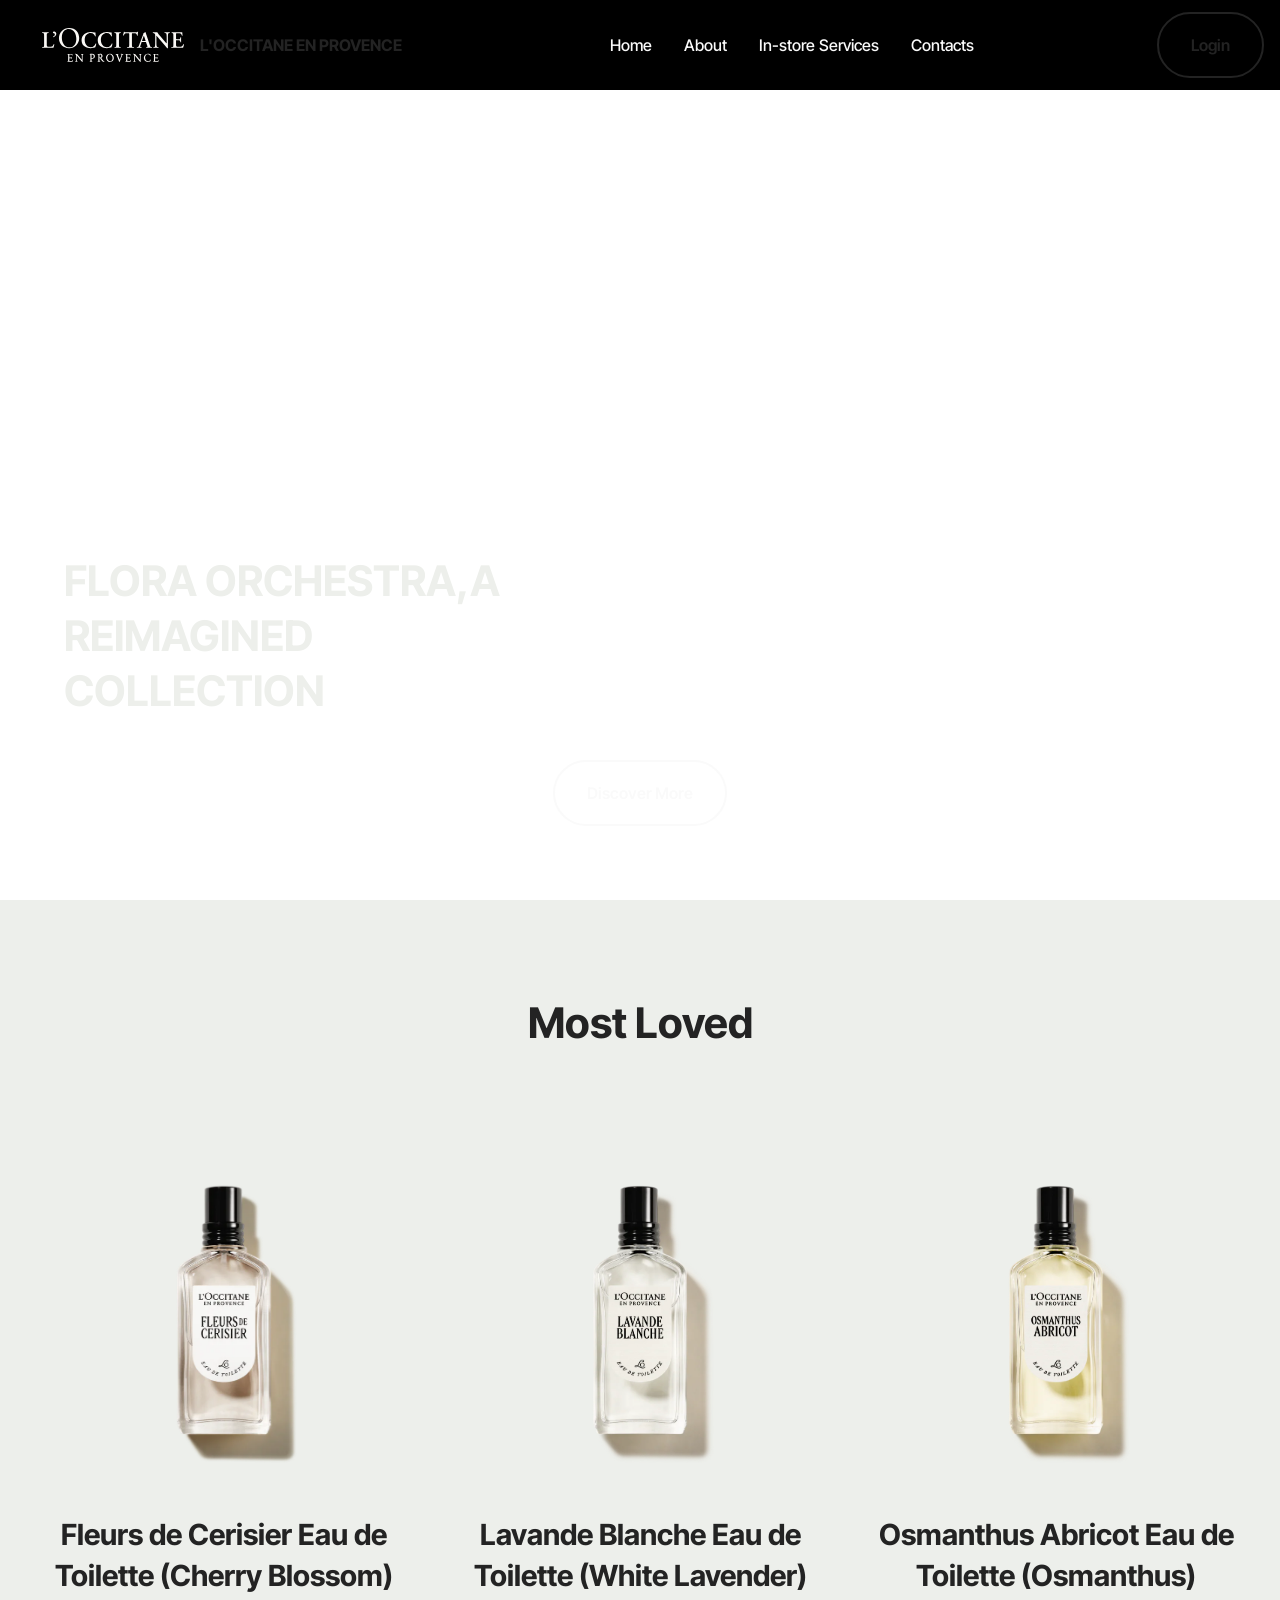
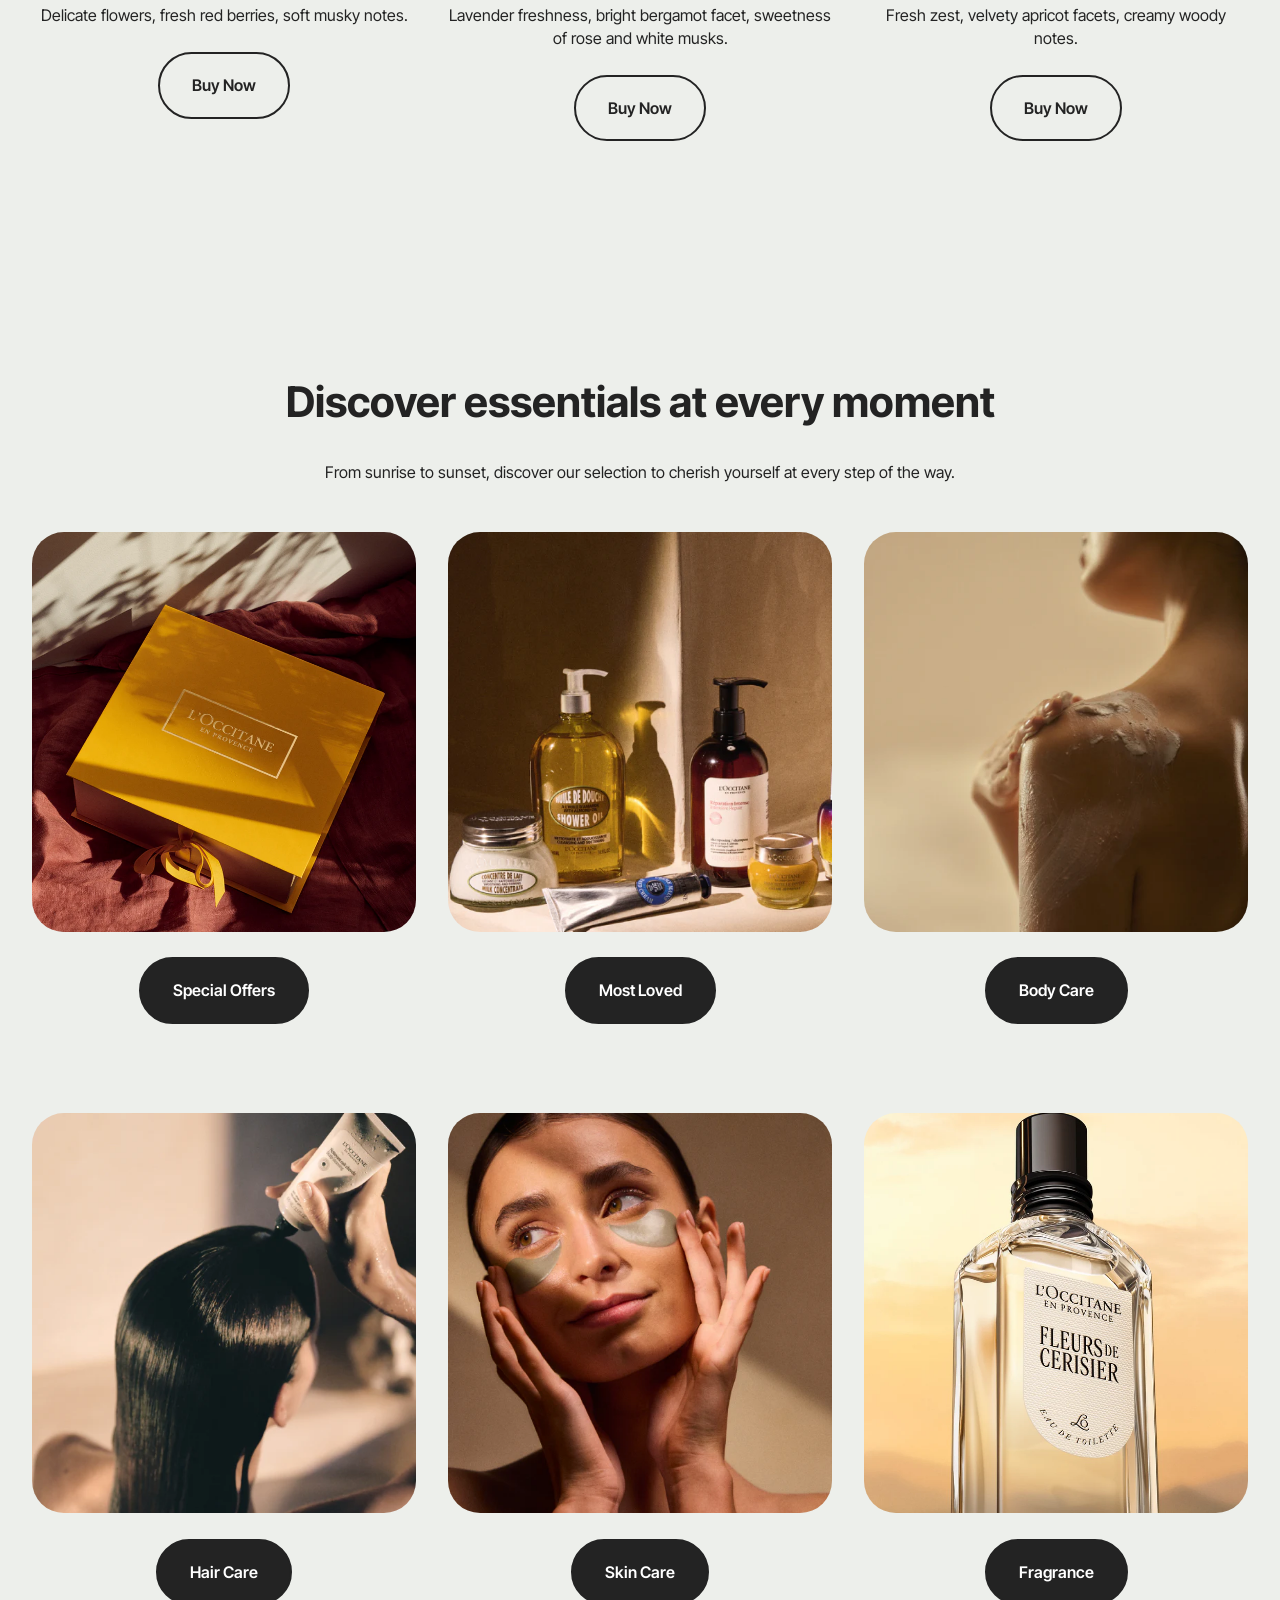
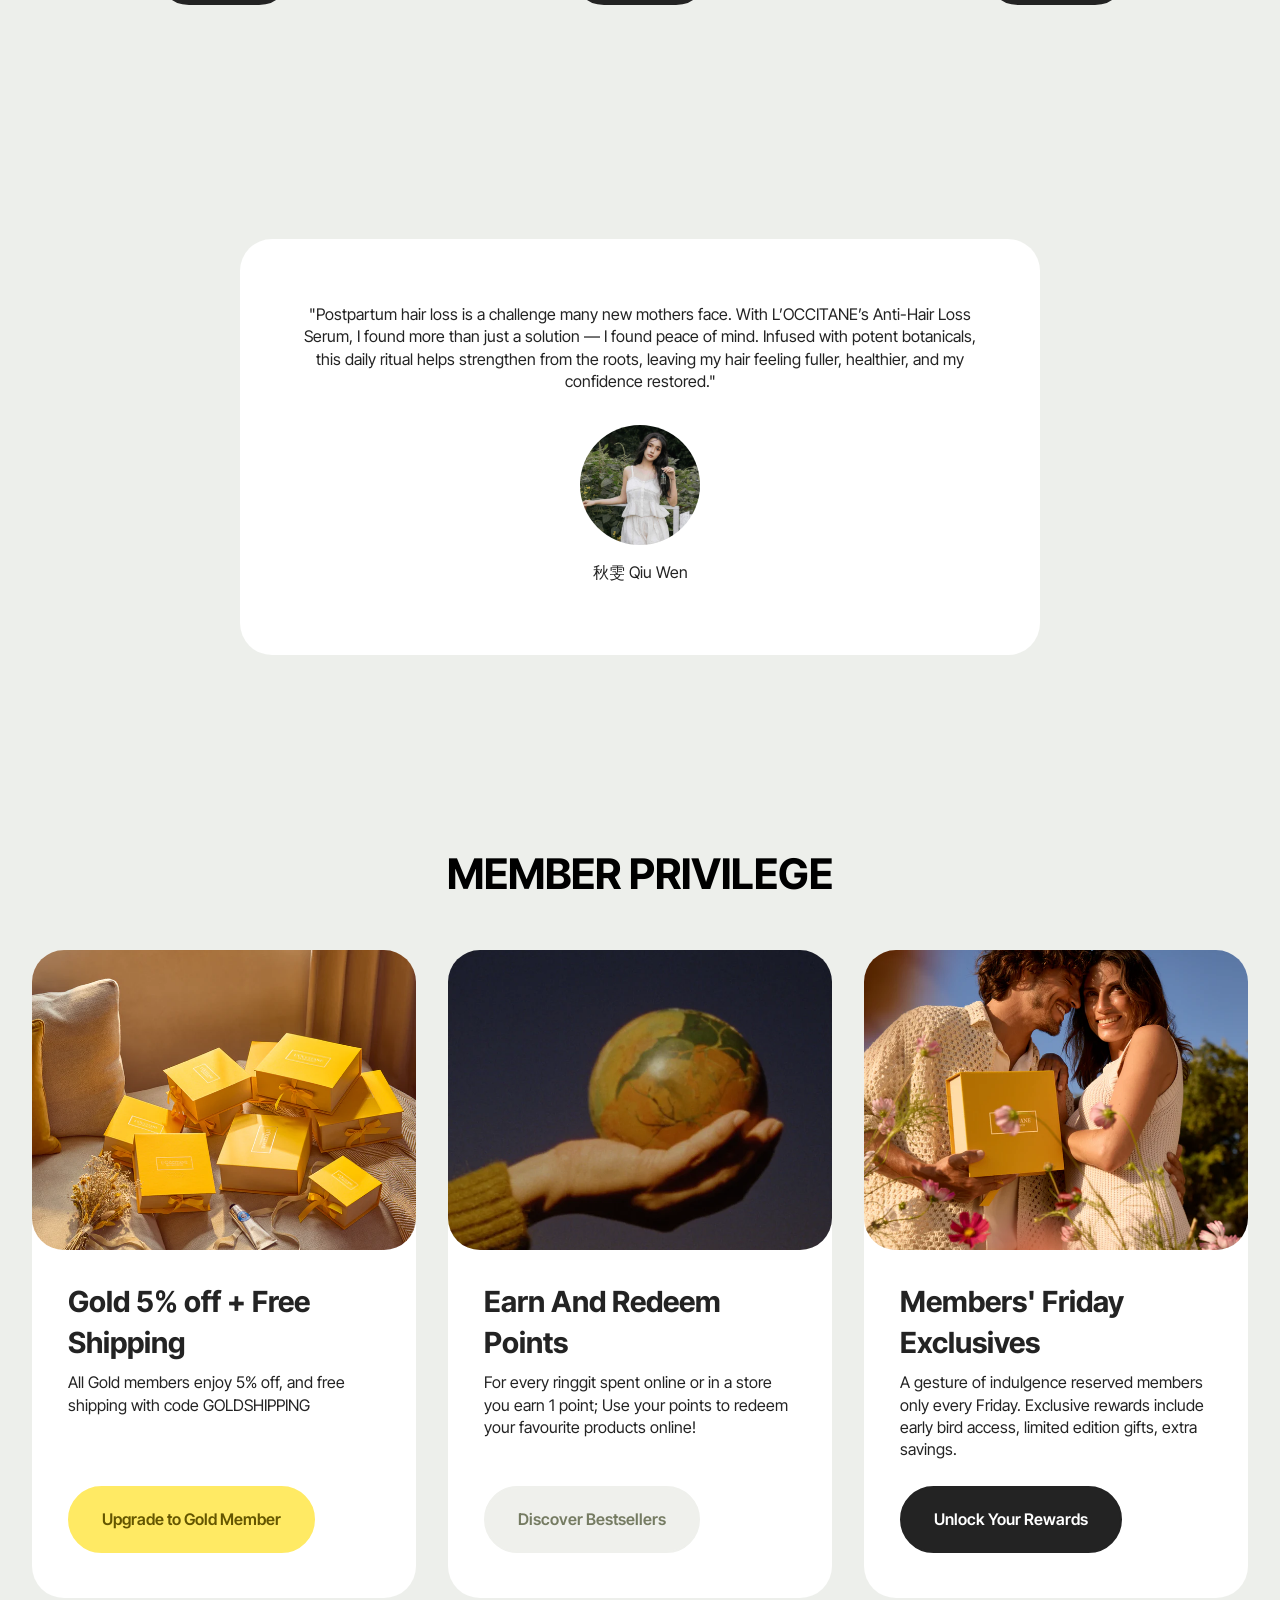
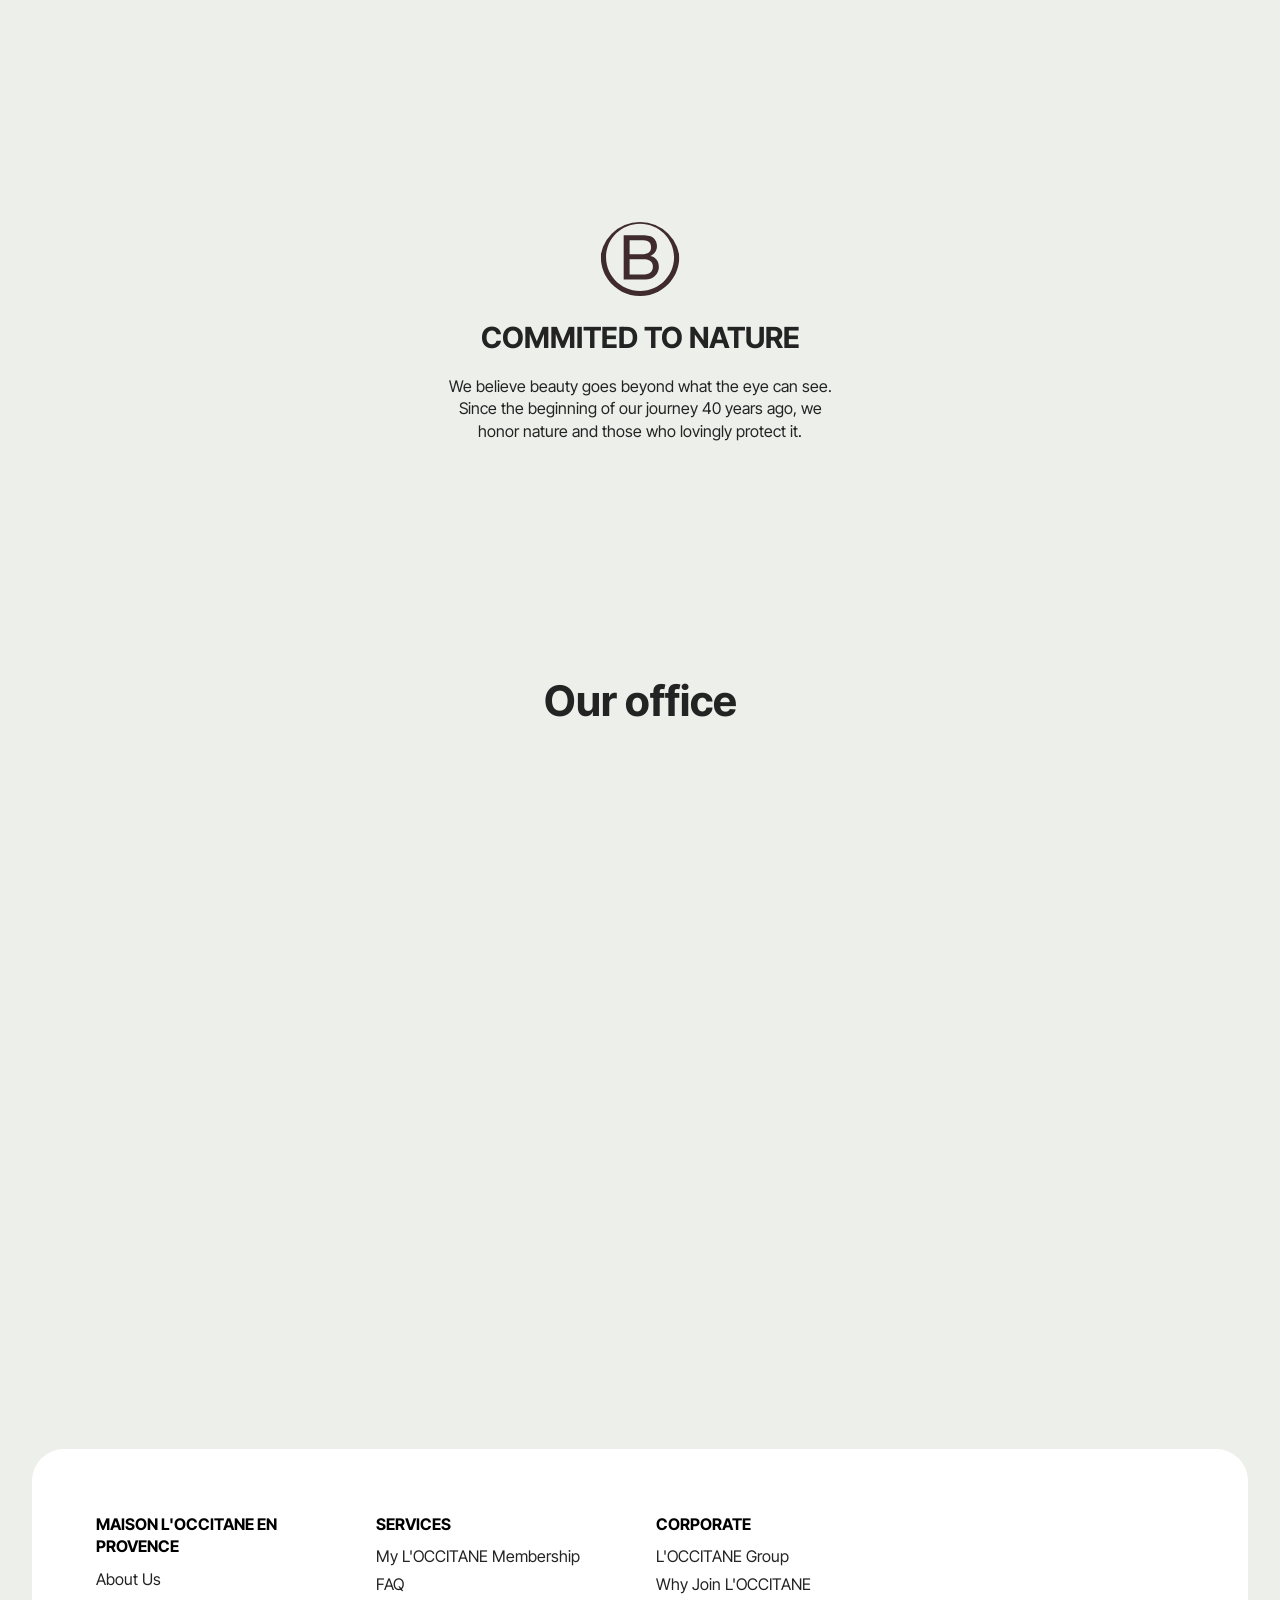
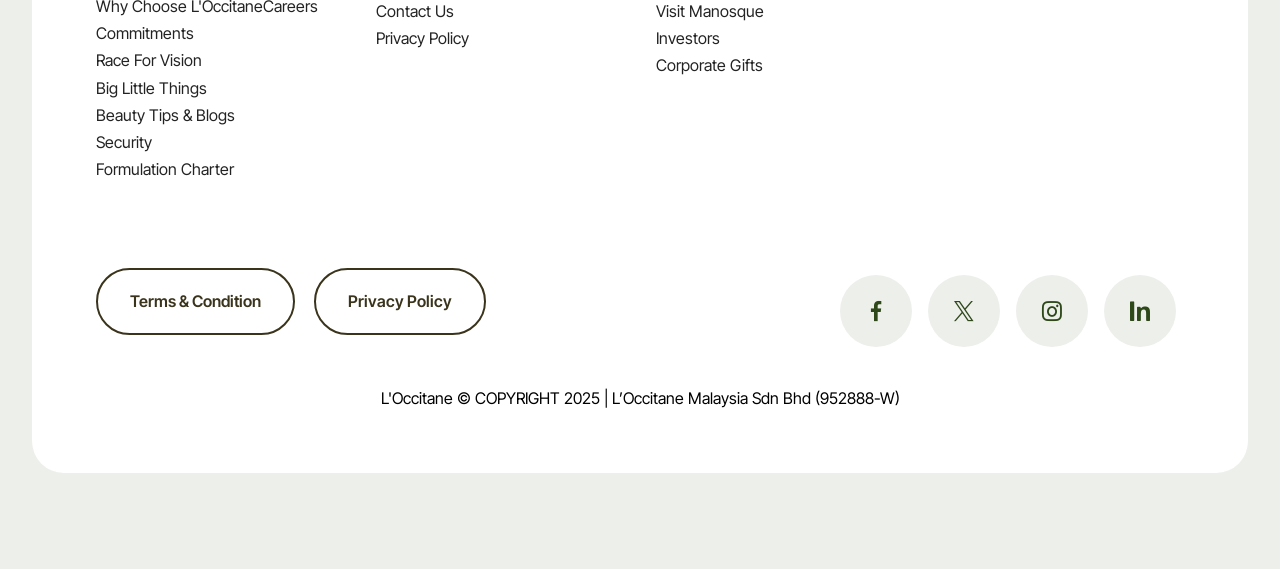
==== index.html @ 273c1e69 "Update index.html" ====
<!DOCTYPE html>
<html  >
<head>
  <!-- Site made with Mobirise Website Builder v6.1.4, https://mobirise.com -->
  <meta charset="UTF-8">
  <meta http-equiv="X-UA-Compatible" content="IE=edge">
  <meta name="generator" content="Mobirise v6.1.4, mobirise.com">
  <meta name="twitter:card" content="summary_large_image"/>
  <meta name="twitter:image:src" content="assets/images/index-meta.webp">
  <meta property="og:image" content="assets/images/index-meta.webp">
  <meta name="twitter:title" content="L'OCCITANE EN PROVINCE | RYAN">
  <meta name="viewport" content="width=device-width, initial-scale=1, minimum-scale=1">
  <link rel="shortcut icon" href="assets/images/logotype-blancbrule.svg" type="image/x-icon">
  <meta name="description" content="Discover essentials at every moment
From sunrise to sunset, discover our selection to cherish yourself at every step of the way.">
  
  
  <title>L'OCCITANE EN PROVINCE | RYAN</title>
  <link rel="stylesheet" href="assets/web/assets/mobirise-icons2/mobirise2.css">
  <link rel="stylesheet" href="assets/bootstrap/css/bootstrap.min.css">
  <link rel="stylesheet" href="assets/dropdown/css/style.css">
  <link rel="stylesheet" href="assets/socicon/css/styles.css">
  <link rel="stylesheet" href="assets/theme/css/style.css">
  <link rel="preload" href="https://fonts.googleapis.com/css?family=Inter+Tight:100,200,300,400,500,600,700,800,900,100i,200i,300i,400i,500i,600i,700i,800i,900i&display=swap" as="style" onload="this.onload=null;this.rel='stylesheet'">
  <noscript><link rel="stylesheet" href="https://fonts.googleapis.com/css?family=Inter+Tight:100,200,300,400,500,600,700,800,900,100i,200i,300i,400i,500i,600i,700i,800i,900i&display=swap"></noscript>
  <link rel="preload" as="style" href="assets/mobirise/css/mbr-additional.css?v=iMHkrK"><link rel="stylesheet" href="assets/mobirise/css/mbr-additional.css?v=iMHkrK" type="text/css">

  
  
  
</head>
<body>
  
  <section data-bs-version="5.1" class="menu menu6 cid-uYOzyYFF2a" once="menu" id="menu06-f">
	

	<nav class="navbar navbar-dropdown opacityScroll navbar-fixed-top navbar-expand-lg">
		<div class="container">
			<div class="navbar-brand">
				<span class="navbar-logo">
					<a href="https://mobiri.se">
						<img src="assets/images/logotype-blancbrule.svg" alt="Mobirise Website Builder" style="height: 2.1rem;">
					</a>
				</span>
				<span class="navbar-caption-wrap"><a class="navbar-caption text-black display-4" href="https://mobiri.se">L'OCCITANE EN PROVENCE</a></span>
			</div>
			<button class="navbar-toggler" type="button" data-toggle="collapse" data-bs-toggle="collapse" data-target="#navbarSupportedContent" data-bs-target="#navbarSupportedContent" aria-controls="navbarNavAltMarkup" aria-expanded="false" aria-label="Toggle navigation">
				<div class="hamburger">
					<span></span>
					<span></span>
					<span></span>
					<span></span>
				</div>
			</button>
			<div class="collapse navbar-collapse opacityScroll" id="navbarSupportedContent">
				<ul class="navbar-nav nav-dropdown" data-app-modern-menu="true"><li class="nav-item">
						<a class="nav-link link text-white text-primary display-4" href="index.html">Home</a>
					</li><li class="nav-item"><a class="nav-link link text-white text-primary display-4" href="about.html">About</a></li>
					<li class="nav-item">
						<a class="nav-link link text-white text-primary display-4" href="instoreservices.html" aria-expanded="false">In-store Services</a>
					</li>
					<li class="nav-item">
						<a class="nav-link link text-white text-primary display-4" href="contact.html">Contacts</a>
					</li></ul>
				
				<div class="navbar-buttons mbr-section-btn"><a class="btn btn-black-outline display-4" href="https://mobiri.se">Login</a></div>
			</div>
		</div>
	</nav>
</section>

<section data-bs-version="5.1" class="header16 cid-uYOy9QcHxC mbr-fullscreen" data-bg-video="https://www.youtube.com/watch?v=QqsYKkJseKM" id="header17-d">
  
  
  <div class="container-fluid">
    <div class="row">
      <div class="content-wrap col-12 col-md-12">
        <h1 class="mbr-section-title mbr-fonts-style mbr-white mb-4 display-2">
          <strong><br>FLORA ORCHESTRA,</strong><strong>A </strong><br><strong>REIMAGINED </strong><br><strong>COLLECTION</strong></h1>
        
        
        <div class="mbr-section-btn"><a class="btn btn-white-outline display-7" href="discovermore.html">Discover More</a></div>
      </div>
    </div>
  </div>
</section>

<section data-bs-version="5.1" class="features03 cid-uYOAJwdCsM" id="features03-g">
	
	
	<div class="container">
		<div class="row justify-content-center mb-5">
			<div class="col-12 content-head">
				<div class="mbr-section-head">
					<h4 class="mbr-section-title mbr-fonts-style align-center mb-0 display-2">
						<strong>Most Loved</strong></h4>
					
				</div>
			</div>
		</div>
		<div class="row">
			<div class="item features-image col-12 col-md-6 col-lg-4 active">
				<div class="item-wrapper">
					<div class="item-img mb-3">
						<img src="assets/images/fleurs-de-cerisier-eau-de-toilette-cherry-blossom.webp" alt="Mobirise Website Builder" title="">
					</div>
					<div class="item-content align-left">
						<h5 class="item-title mbr-fonts-style mt-0 mb-2 display-5"><strong>Fleurs de Cerisier Eau de Toilette (Cherry Blossom)</strong></h5>
						<p class="mbr-text mbr-fonts-style mb-3 display-7">
						    Delicate flowers, fresh red berries, soft musky notes.
						</p>
						<div class="mbr-section-btn item-footer"><a href="Fleurs de Cerisier Eau de Toilette (Cherry Blossom).html" class="btn item-btn btn-black-outline display-7">Buy Now</a></div>
					</div>
				</div>
			</div>
			<div class="item features-image col-12 col-md-6 col-lg-4">
				<div class="item-wrapper">
					<div class="item-img mb-3">
						<img src="assets/images/lavande-blanche-eau-de-toilette-white-lavender.webp" alt="Mobirise Website Builder" title="" data-slide-to="1" data-bs-slide-to="1">
					</div>
					<div class="item-content align-left">
						<h5 class="item-title mbr-fonts-style mb-2 mt-0 display-5"><strong>Lavande Blanche Eau de Toilette (White Lavender)</strong></h5>
						<p class="mbr-text mbr-fonts-style mb-3 display-7">
						Lavender freshness, bright bergamot facet, sweetness of rose and white musks.<br>
						</p>
						<div class="mbr-section-btn item-footer"><a href="Lavande Blanche Eau de Toilette (White Lavender).html" class="btn item-btn btn-black-outline display-7">Buy Now</a></div>
					</div>
				</div>
			</div>
			<div class="item features-image col-12 col-md-6 col-lg-4">
				<div class="item-wrapper">
					<div class="item-img mb-3">
						<img src="assets/images/osmanthus-abricot-eau-de-toilette-osmanthus.webp" alt="Mobirise Website Builder" title="" data-slide-to="2" data-bs-slide-to="2">
					</div>
					<div class="item-content align-left">
						<h5 class="item-title mbr-fonts-style mb-2 mt-0 display-5"><strong>Osmanthus Abricot Eau de Toilette (Osmanthus)</strong></h5>
						<p class="mbr-text mbr-fonts-style mb-3 display-7">
						Fresh zest, velvety apricot facets, creamy woody notes.<br>
						</p>
						<div class="mbr-section-btn item-footer"><a href="" class="btn item-btn btn-black-outline display-7">Buy Now</a></div>
					</div>
				</div>
			</div>
		</div>
	</div>
</section>

<section data-bs-version="5.1" class="features03 cid-uYOP0uE47a" id="features03-h">
	
	
	<div class="container">
		<div class="row justify-content-center mb-5">
			<div class="col-12 content-head">
				<div class="mbr-section-head">
					<h4 class="mbr-section-title mbr-fonts-style align-center mb-0 display-2"><strong>Discover essentials at every moment</strong></h4>
					<h5 class="mbr-section-subtitle mbr-fonts-style align-center mt-4 mb-0 display-7">From sunrise to sunset, discover our selection to cherish yourself at every step of the way.</h5>
				</div>
			</div>
		</div>
		<div class="row">
			<div class="item features-image col-12 col-md-6 col-lg-4 active">
				<div class="item-wrapper">
					<div class="item-img mb-3">
						<img src="assets/images/special-offers.webp" alt="Mobirise Website Builder" title="">
					</div>
					<div class="item-content align-left">
						
						
						<div class="mbr-section-btn item-footer"><a href="" class="btn item-btn btn-black display-7">Special Offers<br></a></div>
					</div>
				</div>
			</div>
			<div class="item features-image col-12 col-md-6 col-lg-4">
				<div class="item-wrapper">
					<div class="item-img mb-3">
						<img src="assets/images/most-loved-.webp" alt="Mobirise Website Builder" title="" data-slide-to="1" data-bs-slide-to="1">
					</div>
					<div class="item-content align-left">
						
						
						<div class="mbr-section-btn item-footer"><a href="" class="btn item-btn btn-black display-7">Most Loved</a></div>
					</div>
				</div>
			</div>
			<div class="item features-image col-12 col-md-6 col-lg-4">
				<div class="item-wrapper">
					<div class="item-img mb-3">
						<img src="assets/images/body-care-.webp" alt="Mobirise Website Builder" title="" data-slide-to="2" data-bs-slide-to="2">
					</div>
					<div class="item-content align-left">
						
						
						<div class="mbr-section-btn item-footer"><a href="" class="btn item-btn btn-black display-7">Body Care</a></div>
					</div>
				</div>
			</div>
		</div>
	</div>
</section>

<section data-bs-version="5.1" class="features03 cid-uYORnb6JxU" id="features03-i">
	
	
	<div class="container">
		<div class="row justify-content-center mb-5">
			<div class="col-12 content-head">
				
			</div>
		</div>
		<div class="row">
			<div class="item features-image col-12 col-md-6 col-lg-4 active">
				<div class="item-wrapper">
					<div class="item-img mb-3">
						<img src="assets/images/haircare.webp" alt="Mobirise Website Builder" title="">
					</div>
					<div class="item-content align-left">
						
						
						<div class="mbr-section-btn item-footer"><a href="" class="btn item-btn btn-black display-7">Hair Care<br></a></div>
					</div>
				</div>
			</div>
			<div class="item features-image col-12 col-md-6 col-lg-4">
				<div class="item-wrapper">
					<div class="item-img mb-3">
						<img src="assets/images/skin-care.webp" alt="Mobirise Website Builder" title="" data-slide-to="1" data-bs-slide-to="1">
					</div>
					<div class="item-content align-left">
						
						
						<div class="mbr-section-btn item-footer"><a href="" class="btn item-btn btn-black display-7">Skin Care<br></a></div>
					</div>
				</div>
			</div>
			<div class="item features-image col-12 col-md-6 col-lg-4">
				<div class="item-wrapper">
					<div class="item-img mb-3">
						<img src="assets/images/fragrance.webp" alt="Mobirise Website Builder" title="" data-slide-to="2" data-bs-slide-to="2">
					</div>
					<div class="item-content align-left">
						
						
						<div class="mbr-section-btn item-footer"><a href="" class="btn item-btn btn-black display-7">Fragrance<br></a></div>
					</div>
				</div>
			</div>
		</div>
	</div>
</section>

<section data-bs-version="5.1" class="people06 cid-uYOTj0GcMB" id="people06-l">   
    

    
    
    <div class="container">
        <div class="row justify-content-center">
            <div class="card col-12 col-md-12 col-lg-8">
                <div class="card-wrapper">
                    <div class="card-box align-center">
                        <p class="card-text mbr-fonts-style display-7">
                        "Postpartum hair loss is a challenge many new mothers face. With L’OCCITANE’s Anti-Hair Loss Serum, I found more than just a solution — I found peace of mind. Infused with potent botanicals, this daily ritual helps strengthen from the roots, leaving my hair feeling fuller, healthier, and my confidence restored."
                        </p>
                        <div class="img-wrapper mt-4 justify-content-center">
                            <img src="assets/images/qiu-wen.webp" alt="" data-slide-to="0" data-bs-slide-to="0">
                        </div>
                        <p class="card-title mbr-fonts-style mt-3 display-7">秋雯 Qiu Wen</p>
                    </div>
                </div>
            </div>
        </div>
    </div>
</section>

<section data-bs-version="5.1" class="features4 start cid-uYOUs86Ro9" id="features04-m">
	
	
	<div class="container">
		<div class="row justify-content-center">
			<div class="col-12 content-head">
				<div class="mbr-section-head mb-5">
					<h4 class="mbr-section-title mbr-fonts-style align-center mb-0 display-2"><strong>MEMBER PRIVILEGE</strong></h4>
					
					
				</div>
			</div>
		</div>
		<div class="row">
			<div class="item features-image col-12 col-md-6 col-lg-4">
				<div class="item-wrapper">
					<div class="item-img">
						<img src="assets/images/gold-member.webp" alt="Mobirise Website Builder">
					</div>
					<div class="item-content">
						<h5 class="item-title mbr-fonts-style display-5"><strong>Gold 5% off + Free Shipping</strong></h5>
						<p class="mbr-text mbr-fonts-style display-7">
							All Gold members enjoy 5% off, and free shipping with code GOLDSHIPPING
						</p>
						<div class="mbr-section-btn item-footer"><a href="" class="btn item-btn btn-danger display-7">Upgrade to Gold Member<br></a></div>
					</div>

				</div>
			</div>
			<div class="item features-image col-12 col-md-6 col-lg-4">
				<div class="item-wrapper">
					<div class="item-img">
						<img src="assets/images/discover-bestsellers.webp" alt="Mobirise Website Builder">
					</div>
					<div class="item-content">
						<h5 class="item-title mbr-fonts-style display-5"><strong>Earn And Redeem Points</strong></h5>
						<p class="mbr-text mbr-fonts-style display-7">
							For every ringgit spent online or in a store you earn 1 point; Use your points to redeem your favourite products online!
						</p>
						<div class="mbr-section-btn item-footer"><a href="" class="btn item-btn btn-white display-7">Discover Bestsellers<br></a></div>
					</div>
				</div>
			</div>
			<div class="item features-image col-12 col-md-6 col-lg-4">
				<div class="item-wrapper">
					<div class="item-img">
						<img src="assets/images/unlock-your-rewards.webp" alt="Mobirise Website Builder">
					</div>
					<div class="item-content">
						<h5 class="item-title mbr-fonts-style display-5"><strong>Members' Friday Exclusives</strong></h5>
						<p class="mbr-text mbr-fonts-style display-7">
							A gesture of indulgence reserved members only every Friday. Exclusive rewards include early bird access, limited edition gifts, extra savings.<br>
						</p>
						<div class="mbr-section-btn item-footer"><a href="" class="btn item-btn btn-black display-7">Unlock Your Rewards<br></a></div>
					</div>
				</div>
			</div>
		</div>
	</div>
</section>

<section data-bs-version="5.1" class="features16 cid-uYOWeN8K3L" id="features016-n">  
  
  
  
  <div class="container">
    
    <div class="row justify-content-center">
      
      <div class="item features-without-image col-12 col-lg-4 active">
        <div class="item-wrapper">
          <div class="card-box">
            <div class="img-box">
              <div class="image-wrapper mb-3">
                <img src="assets/images/certified-b-corp-logotype.svg" alt="Mobirise Website Builder" data-slide-to="1" data-bs-slide-to="1">
              </div>
            </div>
            <h4 class="card-title mbr-fonts-style mb-0 display-5"><strong>COMMITED TO NATURE</strong></h4>
            <h5 class="card-text mbr-fonts-style mt-3 display-7">We believe beauty goes beyond what the eye can see. Since the beginning of our journey 40 years ago, we honor nature and those who lovingly protect it.</h5>
            <div class="link-wrap">
              
            </div>
          </div>
        </div>
      </div>
      
    </div>
  </div>
</section>

<section data-bs-version="5.1" class="map1 cid-uYOrpbo0dv" id="map01-b">
	
	
	
	<div class="container">
		<div class="row justify-content-center">
			<div class="col-12 content-head">
				<div class="mbr-section-head mb-5">
					<h3 class="mbr-section-title mbr-fonts-style align-center mb-0 display-2">
						<strong>Our office</strong>
					</h3>
					
				</div>
			</div>
		</div>
		<div class="google-map"><iframe frameborder="0" style="border:0" src="https://www.google.com/maps/embed?pb=!1m14!1m8!1m3!1d6045.3003145248895!2d-73.9884657!3d40.7477229!3m2!1i1024!2i768!4f13.1!3m3!1m2!1s0x89c259a9ac1f1b85%3A0x7e33d1c0e7af3be4!2zMzUwIDV0aCBBdmUsIE5ldyBZb3JrLCBOWSAxMDExOCwg0KHQqNCQ!5e0!3m2!1sru!2sru!4v1689597362021!5m2!1sen!2sen" allowfullscreen=""></iframe></div>
	</div>
</section>

<section data-bs-version="5.1" class="footer1 cid-uYOrCljqAF" once="footers" id="footer01-c">
	

	
	
	<div class="container">
		<div class="row mbr-white">
			<div class="col-12 col-md-6 col-lg-3">
				<h5 class="mbr-section-subtitle mbr-fonts-style mb-2 display-4"><strong>MAISON L'OCCITANE EN PROVENCE</strong></h5>
				<ul class="list mbr-fonts-style display-7">
					<li class="mbr-text item-wrap">About Us</li>
					<li class="mbr-text item-wrap"><span style="font-size: calc(1rem + 0 * ((100vw - 62rem) / 25));">Why Choose L'OccitaneCareers</span><br></li>
					<li class="mbr-text item-wrap">Commitments</li>
					<li class="mbr-text item-wrap">Race For Vision</li><li class="mbr-text item-wrap">Big Little Things</li><li class="mbr-text item-wrap">Beauty Tips &amp; Blogs</li><li class="mbr-text item-wrap">Security</li><li class="mbr-text item-wrap">Formulation Charter</li><li class="mbr-text item-wrap"><br></li>
				</ul>
			</div>
			<div class="col-12 col-md-6 col-lg-3">
				<h5 class="mbr-section-subtitle mbr-fonts-style mb-2 display-4">
					<strong>SERVICES</strong>
				</h5>
				<ul class="list mbr-fonts-style display-7">
					<li class="mbr-text item-wrap">My L'OCCITANE Membership</li>
					<li class="mbr-text item-wrap">FAQ</li>
					<li class="mbr-text item-wrap">Contact Us</li>
					<li class="mbr-text item-wrap">Privacy Policy</li>
				</ul>
			</div>
			<div class="col-12 col-md-6 col-lg-3">
				<h5 class="mbr-section-subtitle mbr-fonts-style mb-2 display-4">
					<strong>CORPORATE</strong>
				</h5>
				<ul class="list mbr-fonts-style display-7">
					<li class="mbr-text item-wrap">L'OCCITANE Group</li>
					<li class="mbr-text item-wrap">Why Join L'OCCITANE</li>
					<li class="mbr-text item-wrap">Visit Manosque</li>
					<li class="mbr-text item-wrap">Investors</li>
					<li class="mbr-text item-wrap">Corporate Gifts</li>
				</ul>
			</div>
			<div class="col-12 col-md-6 col-lg-3">
				<h5 class="mbr-section-subtitle mbr-fonts-style mb-2 display-5"></h5>
				<ul class="list mbr-fonts-style display-7">
					<li class="mbr-text item-wrap"><br></li>
					<li class="mbr-text item-wrap"><br></li>
					<li class="mbr-text item-wrap"><br></li>
					<li class="mbr-text item-wrap"><br></li>
				</ul>
			</div>
			<div class="col-12 mt-5 footer-col">
				<div class="mbr-section-btn align-left"><a class="btn btn-success-outline display-7" href="https://mobiri.se">Terms &amp; Condition</a>
					<a class="btn btn-success-outline display-7" href="https://mobiri.se">Privacy Policy</a></div>

				<div class="social-row mt-2 display-7">
					<div class="soc-item">
						<a href="https://mobiri.se/">
							<span class="mbr-iconfont socicon socicon-facebook"></span>
						</a>
					</div>
					<div class="soc-item">
						<a href="https://mobiri.se/">
							<span class="mbr-iconfont socicon socicon-twitter"></span>
						</a>
					</div>
					<div class="soc-item">
						<a href="https://mobiri.se/">
							<span class="mbr-iconfont socicon socicon-instagram"></span>
						</a>
					</div>
					<div class="soc-item">
						<a href="https://mobiri.se/">
							<span class="mbr-iconfont socicon-logmein socicon"></span>
						</a>
					</div>
				</div>
			</div>
			<div class="col-12 mt-4">
				<p class="mbr-text mb-0 mbr-fonts-style copyright align-center display-7">
					L'Occitane © COPYRIGHT 2025 | L’Occitane Malaysia Sdn Bhd (952888-W)
				</p>
			</div>
		</div>
	</div>
</section>
  
  
</body>
</html>
---- assets/web/assets/mobirise-icons2/mobirise2.css ----
@font-face {
  font-family: 'Moririse2';
  font-display: swap;
  src:  url('mobirise2.eot?f2bix4');
  src:  url('mobirise2.eot?f2bix4#iefix') format('embedded-opentype'),
    url('mobirise2.ttf?f2bix4') format('truetype'),
    url('mobirise2.woff?f2bix4') format('woff'),
    url('mobirise2.svg?f2bix4#mobirise2') format('svg');
  font-weight: normal;
  font-style: normal;
}

[class^="mobi-"], [class*=" mobi-"] {
  /* use !important to prevent issues with browser extensions that change fonts */
  font-family: 'Moririse2' !important;
  speak: none;
  font-style: normal;
  font-weight: normal;
  font-variant: normal;
  text-transform: none;
  line-height: 1;

  /* Better Font Rendering =========== */
  -webkit-font-smoothing: antialiased;
  -moz-osx-font-smoothing: grayscale;
}

.mobi-mbri-add-submenu:before {
  content: "\e900";
}
.mobi-mbri-alert:before {
  content: "\e901";
}
.mobi-mbri-align-center:before {
  content: "\e902";
}
.mobi-mbri-align-justify:before {
  content: "\e903";
}
.mobi-mbri-align-left:before {
  content: "\e904";
}
.mobi-mbri-align-right:before {
  content: "\e905";
}
.mobi-mbri-android:before {
  content: "\e906";
}
.mobi-mbri-apple:before {
  content: "\e907";
}
.mobi-mbri-arrow-down:before {
  content: "\e908";
}
.mobi-mbri-arrow-next:before {
  content: "\e909";
}
.mobi-mbri-arrow-prev:before {
  content: "\e90a";
}
.mobi-mbri-arrow-up:before {
  content: "\e90b";
}
.mobi-mbri-bold:before {
  content: "\e90c";
}
.mobi-mbri-bookmark:before {
  content: "\e90d";
}
.mobi-mbri-bootstrap:before {
  content: "\e90e";
}
.mobi-mbri-briefcase:before {
  content: "\e90f";
}
.mobi-mbri-browse:before {
  content: "\e910";
}
.mobi-mbri-bulleted-list:before {
  content: "\e911";
}
.mobi-mbri-calendar:before {
  content: "\e912";
}
.mobi-mbri-camera:before {
  content: "\e913";
}
.mobi-mbri-cart-add:before {
  content: "\e914";
}
.mobi-mbri-cart-full:before {
  content: "\e915";
}
.mobi-mbri-cash:before {
  content: "\e916";
}
.mobi-mbri-change-style:before {
  content: "\e917";
}
.mobi-mbri-chat:before {
  content: "\e918";
}
.mobi-mbri-clock:before {
  content: "\e919";
}
.mobi-mbri-close:before {
  content: "\e91a";
}
.mobi-mbri-cloud:before {
  content: "\e91b";
}
.mobi-mbri-code:before {
  content: "\e91c";
}
.mobi-mbri-contact-form:before {
  content: "\e91d";
}
.mobi-mbri-credit-card:before {
  content: "\e91e";
}
.mobi-mbri-cursor-click:before {
  content: "\e91f";
}
.mobi-mbri-cust-feedback:before {
  content: "\e920";
}
.mobi-mbri-database:before {
  content: "\e921";
}
.mobi-mbri-delivery:before {
  content: "\e922";
}
.mobi-mbri-desktop:before {
  content: "\e923";
}
.mobi-mbri-devices:before {
  content: "\e924";
}
.mobi-mbri-down:before {
  content: "\e925";
}
.mobi-mbri-download-2:before {
  content: "\e926";
}
.mobi-mbri-download:before {
  content: "\e927";
}
.mobi-mbri-drag-n-drop-2:before {
  content: "\e928";
}
.mobi-mbri-drag-n-drop:before {
  content: "\e929";
}
.mobi-mbri-edit-2:before {
  content: "\e92a";
}
.mobi-mbri-edit:before {
  content: "\e92b";
}
.mobi-mbri-error:before {
  content: "\e92c";
}
.mobi-mbri-extension:before {
  content: "\e92d";
}
.mobi-mbri-features:before {
  content: "\e92e";
}
.mobi-mbri-file:before {
  content: "\e92f";
}
.mobi-mbri-flag:before {
  content: "\e930";
}
.mobi-mbri-folder:before {
  content: "\e931";
}
.mobi-mbri-gift:before {
  content: "\e932";
}
.mobi-mbri-github:before {
  content: "\e933";
}
.mobi-mbri-globe-2:before {
  content: "\e934";
}
.mobi-mbri-globe:before {
  content: "\e935";
}
.mobi-mbri-growing-chart:before {
  content: "\e936";
}
.mobi-mbri-hearth:before {
  content: "\e937";
}
.mobi-mbri-help:before {
  content: "\e938";
}
.mobi-mbri-home:before {
  content: "\e939";
}
.mobi-mbri-hot-cup:before {
  content: "\e93a";
}
.mobi-mbri-idea:before {
  content: "\e93b";
}
.mobi-mbri-image-gallery:before {
  content: "\e93c";
}
.mobi-mbri-image-slider:before {
  content: "\e93d";
}
.mobi-mbri-info:before {
  content: "\e93e";
}
.mobi-mbri-italic:before {
  content: "\e93f";
}
.mobi-mbri-key:before {
  content: "\e940";
}
.mobi-mbri-laptop:before {
  content: "\e941";
}
.mobi-mbri-layers:before {
  content: "\e942";
}
.mobi-mbri-left-right:before {
  content: "\e943";
}
.mobi-mbri-left:before {
  content: "\e944";
}
.mobi-mbri-letter:before {
  content: "\e945";
}
.mobi-mbri-like:before {
  content: "\e946";
}
.mobi-mbri-link:before {
  content: "\e947";
}
.mobi-mbri-lock:before {
  content: "\e948";
}
.mobi-mbri-login:before {
  content: "\e949";
}
.mobi-mbri-logout:before {
  content: "\e94a";
}
.mobi-mbri-magic-stick:before {
  content: "\e94b";
}
.mobi-mbri-map-pin:before {
  content: "\e94c";
}
.mobi-mbri-menu:before {
  content: "\e94d";
}
.mobi-mbri-mobile-2:before {
  content: "\e94e";
}
.mobi-mbri-mobile-horizontal:before {
  content: "\e94f";
}
.mobi-mbri-mobile:before {
  content: "\e950";
}
.mobi-mbri-mobirise:before {
  content: "\e951";
}
.mobi-mbri-more-horizontal:before {
  content: "\e952";
}
.mobi-mbri-more-vertical:before {
  content: "\e953";
}
.mobi-mbri-music:before {
  content: "\e954";
}
.mobi-mbri-new-file:before {
  content: "\e955";
}
.mobi-mbri-numbered-list:before {
  content: "\e956";
}
.mobi-mbri-opened-folder:before {
  content: "\e957";
}
.mobi-mbri-pages:before {
  content: "\e958";
}
.mobi-mbri-paper-plane:before {
  content: "\e959";
}
.mobi-mbri-paperclip:before {
  content: "\e95a";
}
.mobi-mbri-phone:before {
  content: "\e95b";
}
.mobi-mbri-photo:before {
  content: "\e95c";
}
.mobi-mbri-photos:before {
  content: "\e95d";
}
.mobi-mbri-pin:before {
  content: "\e95e";
}
.mobi-mbri-play:before {
  content: "\e95f";
}
.mobi-mbri-plus:before {
  content: "\e960";
}
.mobi-mbri-preview:before {
  content: "\e961";
}
.mobi-mbri-print:before {
  content: "\e962";
}
.mobi-mbri-protect:before {
  content: "\e963";
}
.mobi-mbri-question:before {
  content: "\e964";
}
.mobi-mbri-quote-left:before {
  content: "\e965";
}
.mobi-mbri-quote-right:before {
  content: "\e966";
}
.mobi-mbri-redo:before {
  content: "\e967";
}
.mobi-mbri-refresh:before {
  content: "\e968";
}
.mobi-mbri-responsive-2:before {
  content: "\e969";
}
.mobi-mbri-responsive:before {
  content: "\e96a";
}
.mobi-mbri-right:before {
  content: "\e96b";
}
.mobi-mbri-rocket:before {
  content: "\e96c";
}
.mobi-mbri-sad-face:before {
  content: "\e96d";
}
.mobi-mbri-sale:before {
  content: "\e96e";
}
.mobi-mbri-save:before {
  content: "\e96f";
}
.mobi-mbri-search:before {
  content: "\e970";
}
.mobi-mbri-setting-2:before {
  content: "\e971";
}
.mobi-mbri-setting-3:before {
  content: "\e972";
}
.mobi-mbri-setting:before {
  content: "\e973";
}
.mobi-mbri-share:before {
  content: "\e974";
}
.mobi-mbri-shopping-bag:before {
  content: "\e975";
}
.mobi-mbri-shopping-basket:before {
  content: "\e976";
}
.mobi-mbri-shopping-cart:before {
  content: "\e977";
}
.mobi-mbri-sites:before {
  content: "\e978";
}
.mobi-mbri-smile-face:before {
  content: "\e979";
}
.mobi-mbri-speed:before {
  content: "\e97a";
}
.mobi-mbri-star:before {
  content: "\e97b";
}
.mobi-mbri-success:before {
  content: "\e97c";
}
.mobi-mbri-sun:before {
  content: "\e97d";
}
.mobi-mbri-sun2:before {
  content: "\e97e";
}
.mobi-mbri-tablet-vertical:before {
  content: "\e97f";
}
.mobi-mbri-tablet:before {
  content: "\e980";
}
.mobi-mbri-target:before {
  content: "\e981";
}
.mobi-mbri-timer:before {
  content: "\e982";
}
.mobi-mbri-to-ftp:before {
  content: "\e983";
}
.mobi-mbri-to-local-drive:before {
  content: "\e984";
}
.mobi-mbri-touch-swipe:before {
  content: "\e985";
}
.mobi-mbri-touch:before {
  content: "\e986";
}
.mobi-mbri-trash:before {
  content: "\e987";
}
.mobi-mbri-underline:before {
  content: "\e988";
}
.mobi-mbri-undo:before {
  content: "\e989";
}
.mobi-mbri-unlink:before {
  content: "\e98a";
}
.mobi-mbri-unlock:before {
  content: "\e98b";
}
.mobi-mbri-up-down:before {
  content: "\e98c";
}
.mobi-mbri-up:before {
  content: "\e98d";
}
.mobi-mbri-update:before {
  content: "\e98e";
}
.mobi-mbri-upload-2:before {
  content: "\e98f";
}
.mobi-mbri-upload:before {
  content: "\e990";
}
.mobi-mbri-user-2:before {
  content: "\e991";
}
.mobi-mbri-user:before {
  content: "\e992";
}
.mobi-mbri-users:before {
  content: "\e993";
}
.mobi-mbri-video-play:before {
  content: "\e994";
}
.mobi-mbri-video:before {
  content: "\e995";
}
.mobi-mbri-watch:before {
  content: "\e996";
}
.mobi-mbri-website-theme-2:before {
  content: "\e997";
}
.mobi-mbri-website-theme:before {
  content: "\e998";
}
.mobi-mbri-wifi:before {
  content: "\e999";
}
.mobi-mbri-windows:before {
  content: "\e99a";
}
.mobi-mbri-zoom-in:before {
  content: "\e99b";
}
.mobi-mbri-zoom-out:before {
  content: "\e99c";
}
---- assets/dropdown/css/style.css ----
.navbar-dropdown {
  left: 0;
  padding: 0;
  position: absolute;
  right: 0;
  top: 0;
  transition: all 0.45s ease;
  z-index: 1030;
  background: #282828; }
  .navbar-dropdown .navbar-logo {
    margin-right: 0.8rem;
    transition: margin 0.3s ease-in-out;
    vertical-align: middle; }
    .navbar-dropdown .navbar-logo img {
      height: 3.125rem;
      transition: all 0.3s ease-in-out; }
    .navbar-dropdown .navbar-logo.mbr-iconfont {
      font-size: 3.125rem;
      line-height: 3.125rem; }
  .navbar-dropdown .navbar-caption {
    font-weight: 700;
    white-space: normal;
    vertical-align: -4px;
    line-height: 3.125rem !important; }
    .navbar-dropdown .navbar-caption, .navbar-dropdown .navbar-caption:hover {
      color: inherit;
      text-decoration: none; }
  .navbar-dropdown .mbr-iconfont + .navbar-caption {
    vertical-align: -1px; }
  .navbar-dropdown.navbar-fixed-top {
    position: fixed; }
  .navbar-dropdown .navbar-brand span {
    vertical-align: -4px; }
  .navbar-dropdown.bg-color.transparent {
    background: none; }
  .navbar-dropdown.navbar-short .navbar-brand {
    padding: 0.625rem 0; }
    .navbar-dropdown.navbar-short .navbar-brand span {
      vertical-align: -1px; }
  .navbar-dropdown.navbar-short .navbar-caption {
    line-height: 2.375rem !important;
    vertical-align: -2px; }
  .navbar-dropdown.navbar-short .navbar-logo {
    margin-right: 0.5rem; }
    .navbar-dropdown.navbar-short .navbar-logo img {
      height: 2.375rem; }
    .navbar-dropdown.navbar-short .navbar-logo.mbr-iconfont {
      font-size: 2.375rem;
      line-height: 2.375rem; }
  .navbar-dropdown.navbar-short .mbr-table-cell {
    height: 3.625rem; }
  .navbar-dropdown .navbar-close {
    left: 0.6875rem;
    position: fixed;
    top: 0.75rem;
    z-index: 1000; }
  .navbar-dropdown .hamburger-icon {
    content: "";
    display: inline-block;
    vertical-align: middle;
    width: 16px;
    -webkit-box-shadow: 0 -6px 0 1px #282828,0 0 0 1px #282828,0 6px 0 1px #282828;
    -moz-box-shadow: 0 -6px 0 1px #282828,0 0 0 1px #282828,0 6px 0 1px #282828;
    box-shadow: 0 -6px 0 1px #282828,0 0 0 1px #282828,0 6px 0 1px #282828; }

.dropdown-menu .dropdown-toggle[data-toggle="dropdown-submenu"]::after {
  border-bottom: 0.35em solid transparent;
  border-left: 0.35em solid;
  border-right: 0;
  border-top: 0.35em solid transparent;
  margin-left: 0.3rem; }

.dropdown-menu .dropdown-item:focus {
  outline: 0; }

.nav-dropdown {
  font-size: 0.75rem;
  font-weight: 500;
  height: auto !important; }
  .nav-dropdown .nav-btn {
    padding-left: 1rem; }
  .nav-dropdown .link {
    margin: .667em 1.667em;
    font-weight: 500;
    padding: 0;
    transition: color .2s ease-in-out; }
    .nav-dropdown .link.dropdown-toggle {
      margin-right: 2.583em; }
      .nav-dropdown .link.dropdown-toggle::after {
        margin-left: .25rem;
        border-top: 0.35em solid;
        border-right: 0.35em solid transparent;
        border-left: 0.35em solid transparent;
        border-bottom: 0; }
      .nav-dropdown .link.dropdown-toggle[aria-expanded="true"] {
        margin: 0;
        padding: 0.667em 3.263em  0.667em 1.667em; }
  .nav-dropdown .link::after,
  .nav-dropdown .dropdown-item::after {
    color: inherit; }
  .nav-dropdown .btn {
    font-size: 0.75rem;
    font-weight: 700;
    letter-spacing: 0;
    margin-bottom: 0;
    padding-left: 1.25rem;
    padding-right: 1.25rem; }
  .nav-dropdown .dropdown-menu {
    border-radius: 0;
    border: 0;
    left: 0;
    margin: 0;
    padding-bottom: 1.25rem;
    padding-top: 1.25rem;
    position: relative; }
  .nav-dropdown .dropdown-submenu {
    margin-left: 0.125rem;
    top: 0; }
  .nav-dropdown .dropdown-item {
    font-weight: 500;
    line-height: 2;
    padding: 0.3846em 4.615em 0.3846em 1.5385em;
    position: relative;
    transition: color .2s ease-in-out, background-color .2s ease-in-out; }
    .nav-dropdown .dropdown-item::after {
      margin-top: -0.3077em;
      position: absolute;
      right: 1.1538em;
      top: 50%; }
    .nav-dropdown .dropdown-item:focus, .nav-dropdown .dropdown-item:hover {
      background: none; }

@media (max-width: 767px) {
  .nav-dropdown.navbar-toggleable-sm {
    bottom: 0;
    display: none;
    left: 0;
    overflow-x: hidden;
    position: fixed;
    top: 0;
    transform: translateX(-100%);
    -ms-transform: translateX(-100%);
    -webkit-transform: translateX(-100%);
    width: 18.75rem;
    z-index: 999; } }
.nav-dropdown.navbar-toggleable-xl {
  bottom: 0;
  display: none;
  left: 0;
  overflow-x: hidden;
  position: fixed;
  top: 0;
  transform: translateX(-100%);
  -ms-transform: translateX(-100%);
  -webkit-transform: translateX(-100%);
  width: 18.75rem;
  z-index: 999; }

.nav-dropdown-sm {
  display: block !important;
  overflow-x: hidden;
  overflow: auto;
  padding-top: 3.875rem; }
  .nav-dropdown-sm::after {
    content: "";
    display: block;
    height: 3rem;
    width: 100%; }
  .nav-dropdown-sm.collapse.in ~ .navbar-close {
    display: block !important; }
  .nav-dropdown-sm.collapsing, .nav-dropdown-sm.collapse.in {
    transform: translateX(0);
    -ms-transform: translateX(0);
    -webkit-transform: translateX(0);
    transition: all 0.25s ease-out;
    -webkit-transition: all 0.25s ease-out;
    background: #282828; }
  .nav-dropdown-sm.collapsing[aria-expanded="false"] {
    transform: translateX(-100%);
    -ms-transform: translateX(-100%);
    -webkit-transform: translateX(-100%); }
  .nav-dropdown-sm .nav-item {
    display: block;
    margin-left: 0 !important;
    padding-left: 0; }
  .nav-dropdown-sm .link,
  .nav-dropdown-sm .dropdown-item {
    border-top: 1px dotted rgba(255, 255, 255, 0.1);
    font-size: 0.8125rem;
    line-height: 1.6;
    margin: 0 !important;
    padding: 0.875rem 2.4rem 0.875rem 1.5625rem !important;
    position: relative;
    white-space: normal; }
    .nav-dropdown-sm .link:focus, .nav-dropdown-sm .link:hover,
    .nav-dropdown-sm .dropdown-item:focus,
    .nav-dropdown-sm .dropdown-item:hover {
      background: rgba(0, 0, 0, 0.2) !important;
      color: #c0a375; }
  .nav-dropdown-sm .nav-btn {
    position: relative;
    padding: 1.5625rem 1.5625rem 0 1.5625rem; }
    .nav-dropdown-sm .nav-btn::before {
      border-top: 1px dotted rgba(255, 255, 255, 0.1);
      content: "";
      left: 0;
      position: absolute;
      top: 0;
      width: 100%; }
    .nav-dropdown-sm .nav-btn + .nav-btn {
      padding-top: 0.625rem; }
      .nav-dropdown-sm .nav-btn + .nav-btn::before {
        display: none; }
  .nav-dropdown-sm .btn {
    padding: 0.625rem 0; }
  .nav-dropdown-sm .dropdown-toggle[data-toggle="dropdown-submenu"]::after {
    margin-left: .25rem;
    border-top: 0.35em solid;
    border-right: 0.35em solid transparent;
    border-left: 0.35em solid transparent;
    border-bottom: 0; }
  .nav-dropdown-sm .dropdown-toggle[data-toggle="dropdown-submenu"][aria-expanded="true"]::after {
    border-top: 0;
    border-right: 0.35em solid transparent;
    border-left: 0.35em solid transparent;
    border-bottom: 0.35em solid; }
  .nav-dropdown-sm .dropdown-menu {
    margin: 0;
    padding: 0;
    position: relative;
    top: 0;
    left: 0;
    width: 100%;
    border: 0;
    float: none;
    border-radius: 0;
    background: none; }
  .nav-dropdown-sm .dropdown-submenu {
    left: 100%;
    margin-left: 0.125rem;
    margin-top: -1.25rem;
    top: 0; }

.navbar-toggleable-sm .nav-dropdown .dropdown-menu {
  position: absolute; }

.navbar-toggleable-sm .nav-dropdown .dropdown-submenu {
  left: 100%;
  margin-left: 0.125rem;
  margin-top: -1.25rem;
  top: 0; }

.navbar-toggleable-sm.opened .nav-dropdown .dropdown-menu {
  position: relative; }

.navbar-toggleable-sm.opened .nav-dropdown .dropdown-submenu {
  left: 0;
  margin-left: 00rem;
  margin-top: 0rem;
  top: 0; }

.is-builder .nav-dropdown.collapsing {
  transition: none !important; }
---- assets/socicon/css/styles.css ----
@charset "UTF-8";

@font-face {
  font-family: 'Socicon';
  src:  url('../fonts/socicon.eot');
  src:  url('../fonts/socicon.eot?#iefix') format('embedded-opentype'),
    url('../fonts/socicon.woff2') format('woff2'),
    url('../fonts/socicon.ttf') format('truetype'),
    url('../fonts/socicon.woff') format('woff'),
    url('../fonts/socicon.svg#socicon') format('svg');
  font-weight: normal;
  font-style: normal;
  font-display: swap;
}

[data-icon]:before {
  font-family: "socicon" !important;
  content: attr(data-icon);
  font-style: normal !important;
  font-weight: normal !important;
  font-variant: normal !important;
  text-transform: none !important;
  speak: none;
  line-height: 1;
  -webkit-font-smoothing: antialiased;
  -moz-osx-font-smoothing: grayscale;
}

[class^="socicon-"], [class*=" socicon-"] {
  /* use !important to prevent issues with browser extensions that change fonts */
  font-family: 'Socicon' !important;
  speak: none;
  font-style: normal;
  font-weight: normal;
  font-variant: normal;
  text-transform: none;
  line-height: 1;

  /* Better Font Rendering =========== */
  -webkit-font-smoothing: antialiased;
  -moz-osx-font-smoothing: grayscale;
}

.socicon-500px:before {
  content: "\e000";
}
.socicon-8tracks:before {
  content: "\e001";
}
.socicon-airbnb:before {
  content: "\e002";
}
.socicon-alliance:before {
  content: "\e003";
}
.socicon-amazon:before {
  content: "\e004";
}
.socicon-amplement:before {
  content: "\e005";
}
.socicon-android:before {
  content: "\e006";
}
.socicon-angellist:before {
  content: "\e007";
}
.socicon-apple:before {
  content: "\e008";
}
.socicon-appnet:before {
  content: "\e009";
}
.socicon-baidu:before {
  content: "\e00a";
}
.socicon-bandcamp:before {
  content: "\e00b";
}
.socicon-battlenet:before {
  content: "\e00c";
}
.socicon-mixer:before {
  content: "\e00d";
}
.socicon-bebee:before {
  content: "\e00e";
}
.socicon-bebo:before {
  content: "\e00f";
}
.socicon-behance:before {
  content: "\e010";
}
.socicon-blizzard:before {
  content: "\e011";
}
.socicon-blogger:before {
  content: "\e012";
}
.socicon-buffer:before {
  content: "\e013";
}
.socicon-chrome:before {
  content: "\e014";
}
.socicon-coderwall:before {
  content: "\e015";
}
.socicon-curse:before {
  content: "\e016";
}
.socicon-dailymotion:before {
  content: "\e017";
}
.socicon-deezer:before {
  content: "\e018";
}
.socicon-delicious:before {
  content: "\e019";
}
.socicon-deviantart:before {
  content: "\e01a";
}
.socicon-diablo:before {
  content: "\e01b";
}
.socicon-digg:before {
  content: "\e01c";
}
.socicon-discord:before {
  content: "\e01d";
}
.socicon-disqus:before {
  content: "\e01e";
}
.socicon-douban:before {
  content: "\e01f";
}
.socicon-draugiem:before {
  content: "\e020";
}
.socicon-dribbble:before {
  content: "\e021";
}
.socicon-drupal:before {
  content: "\e022";
}
.socicon-ebay:before {
  content: "\e023";
}
.socicon-ello:before {
  content: "\e024";
}
.socicon-endomodo:before {
  content: "\e025";
}
.socicon-envato:before {
  content: "\e026";
}
.socicon-etsy:before {
  content: "\e027";
}
.socicon-facebook:before {
  content: "\e028";
}
.socicon-feedburner:before {
  content: "\e029";
}
.socicon-filmweb:before {
  content: "\e02a";
}
.socicon-firefox:before {
  content: "\e02b";
}
.socicon-flattr:before {
  content: "\e02c";
}
.socicon-flickr:before {
  content: "\e02d";
}
.socicon-formulr:before {
  content: "\e02e";
}
.socicon-forrst:before {
  content: "\e02f";
}
.socicon-foursquare:before {
  content: "\e030";
}
.socicon-friendfeed:before {
  content: "\e031";
}
.socicon-github:before {
  content: "\e032";
}
.socicon-goodreads:before {
  content: "\e033";
}
.socicon-google:before {
  content: "\e034";
}
.socicon-googlescholar:before {
  content: "\e035";
}
.socicon-googlegroups:before {
  content: "\e036";
}
.socicon-googlephotos:before {
  content: "\e037";
}
.socicon-googleplus:before {
  content: "\e038";
}
.socicon-grooveshark:before {
  content: "\e039";
}
.socicon-hackerrank:before {
  content: "\e03a";
}
.socicon-hearthstone:before {
  content: "\e03b";
}
.socicon-hellocoton:before {
  content: "\e03c";
}
.socicon-heroes:before {
  content: "\e03d";
}
.socicon-smashcast:before {
  content: "\e03e";
}
.socicon-horde:before {
  content: "\e03f";
}
.socicon-houzz:before {
  content: "\e040";
}
.socicon-icq:before {
  content: "\e041";
}
.socicon-identica:before {
  content: "\e042";
}
.socicon-imdb:before {
  content: "\e043";
}
.socicon-instagram:before {
  content: "\e044";
}
.socicon-issuu:before {
  content: "\e045";
}
.socicon-istock:before {
  content: "\e046";
}
.socicon-itunes:before {
  content: "\e047";
}
.socicon-keybase:before {
  content: "\e048";
}
.socicon-lanyrd:before {
  content: "\e049";
}
.socicon-lastfm:before {
  content: "\e04a";
}
.socicon-line:before {
  content: "\e04b";
}
.socicon-linkedin:before {
  content: "\e04c";
}
.socicon-livejournal:before {
  content: "\e04d";
}
.socicon-lyft:before {
  content: "\e04e";
}
.socicon-macos:before {
  content: "\e04f";
}
.socicon-mail:before {
  content: "\e050";
}
.socicon-medium:before {
  content: "\e051";
}
.socicon-meetup:before {
  content: "\e052";
}
.socicon-mixcloud:before {
  content: "\e053";
}
.socicon-modelmayhem:before {
  content: "\e054";
}
.socicon-mumble:before {
  content: "\e055";
}
.socicon-myspace:before {
  content: "\e056";
}
.socicon-newsvine:before {
  content: "\e057";
}
.socicon-nintendo:before {
  content: "\e058";
}
.socicon-npm:before {
  content: "\e059";
}
.socicon-odnoklassniki:before {
  content: "\e05a";
}
.socicon-openid:before {
  content: "\e05b";
}
.socicon-opera:before {
  content: "\e05c";
}
.socicon-outlook:before {
  content: "\e05d";
}
.socicon-overwatch:before {
  content: "\e05e";
}
.socicon-patreon:before {
  content: "\e05f";
}
.socicon-paypal:before {
  content: "\e060";
}
.socicon-periscope:before {
  content: "\e061";
}
.socicon-persona:before {
  content: "\e062";
}
.socicon-pinterest:before {
  content: "\e063";
}
.socicon-play:before {
  content: "\e064";
}
.socicon-player:before {
  content: "\e065";
}
.socicon-playstation:before {
  content: "\e066";
}
.socicon-pocket:before {
  content: "\e067";
}
.socicon-qq:before {
  content: "\e068";
}
.socicon-quora:before {
  content: "\e069";
}
.socicon-raidcall:before {
  content: "\e06a";
}
.socicon-ravelry:before {
  content: "\e06b";
}
.socicon-reddit:before {
  content: "\e06c";
}
.socicon-renren:before {
  content: "\e06d";
}
.socicon-researchgate:before {
  content: "\e06e";
}
.socicon-residentadvisor:before {
  content: "\e06f";
}
.socicon-reverbnation:before {
  content: "\e070";
}
.socicon-rss:before {
  content: "\e071";
}
.socicon-sharethis:before {
  content: "\e072";
}
.socicon-skype:before {
  content: "\e073";
}
.socicon-slideshare:before {
  content: "\e074";
}
.socicon-smugmug:before {
  content: "\e075";
}
.socicon-snapchat:before {
  content: "\e076";
}
.socicon-songkick:before {
  content: "\e077";
}
.socicon-soundcloud:before {
  content: "\e078";
}
.socicon-spotify:before {
  content: "\e079";
}
.socicon-stackexchange:before {
  content: "\e07a";
}
.socicon-stackoverflow:before {
  content: "\e07b";
}
.socicon-starcraft:before {
  content: "\e07c";
}
.socicon-stayfriends:before {
  content: "\e07d";
}
.socicon-steam:before {
  content: "\e07e";
}
.socicon-storehouse:before {
  content: "\e07f";
}
.socicon-strava:before {
  content: "\e080";
}
.socicon-streamjar:before {
  content: "\e081";
}
.socicon-stumbleupon:before {
  content: "\e082";
}
.socicon-swarm:before {
  content: "\e083";
}
.socicon-teamspeak:before {
  content: "\e084";
}
.socicon-teamviewer:before {
  content: "\e085";
}
.socicon-technorati:before {
  content: "\e086";
}
.socicon-telegram:before {
  content: "\e087";
}
.socicon-tripadvisor:before {
  content: "\e088";
}
.socicon-tripit:before {
  content: "\e089";
}
.socicon-triplej:before {
  content: "\e08a";
}
.socicon-tumblr:before {
  content: "\e08b";
}
.socicon-twitch:before {
  content: "\e08c";
}
.socicon-twitter:before {
  content: "\e08d";
}
.socicon-uber:before {
  content: "\e08e";
}
.socicon-ventrilo:before {
  content: "\e08f";
}
.socicon-viadeo:before {
  content: "\e090";
}
.socicon-viber:before {
  content: "\e091";
}
.socicon-viewbug:before {
  content: "\e092";
}
.socicon-vimeo:before {
  content: "\e093";
}
.socicon-vine:before {
  content: "\e094";
}
.socicon-vkontakte:before {
  content: "\e095";
}
.socicon-warcraft:before {
  content: "\e096";
}
.socicon-wechat:before {
  content: "\e097";
}
.socicon-weibo:before {
  content: "\e098";
}
.socicon-whatsapp:before {
  content: "\e099";
}
.socicon-wikipedia:before {
  content: "\e09a";
}
.socicon-windows:before {
  content: "\e09b";
}
.socicon-wordpress:before {
  content: "\e09c";
}
.socicon-wykop:before {
  content: "\e09d";
}
.socicon-xbox:before {
  content: "\e09e";
}
.socicon-xing:before {
  content: "\e09f";
}
.socicon-yahoo:before {
  content: "\e0a0";
}
.socicon-yammer:before {
  content: "\e0a1";
}
.socicon-yandex:before {
  content: "\e0a2";
}
.socicon-yelp:before {
  content: "\e0a3";
}
.socicon-younow:before {
  content: "\e0a4";
}
.socicon-youtube:before {
  content: "\e0a5";
}
.socicon-zapier:before {
  content: "\e0a6";
}
.socicon-zerply:before {
  content: "\e0a7";
}
.socicon-zomato:before {
  content: "\e0a8";
}
.socicon-zynga:before {
  content: "\e0a9";
}
.socicon-bluesky:before {
  content: "\e0aa";
}
.socicon-threads:before {
  content: "\e0ab";
}
.socicon-spreadshirt:before {
  content: "\e901";
}
.socicon-gamejolt:before {
  content: "\e902";
}
.socicon-trello:before {
  content: "\e903";
}
.socicon-tunein:before {
  content: "\e904";
}
.socicon-bloglovin:before {
  content: "\e905";
}
.socicon-gamewisp:before {
  content: "\e906";
}
.socicon-messenger:before {
  content: "\e907";
}
.socicon-pandora:before {
  content: "\e908";
}
.socicon-augment:before {
  content: "\e909";
}
.socicon-bitbucket:before {
  content: "\e90a";
}
.socicon-fyuse:before {
  content: "\e90b";
}
.socicon-yt-gaming:before {
  content: "\e90c";
}
.socicon-sketchfab:before {
  content: "\e90d";
}
.socicon-mobcrush:before {
  content: "\e90e";
}
.socicon-microsoft:before {
  content: "\e90f";
}
.socicon-realtor:before {
  content: "\e910";
}
.socicon-tidal:before {
  content: "\e911";
}
.socicon-qobuz:before {
  content: "\e912";
}
.socicon-natgeo:before {
  content: "\e913";
}
.socicon-mastodon:before {
  content: "\e914";
}
.socicon-unsplash:before {
  content: "\e915";
}
.socicon-homeadvisor:before {
  content: "\e916";
}
.socicon-angieslist:before {
  content: "\e917";
}
.socicon-codepen:before {
  content: "\e918";
}
.socicon-slack:before {
  content: "\e919";
}
.socicon-openaigym:before {
  content: "\e91a";
}
.socicon-logmein:before {
  content: "\e91b";
}
.socicon-fiverr:before {
  content: "\e91c";
}
.socicon-gotomeeting:before {
  content: "\e91d";
}
.socicon-aliexpress:before {
  content: "\e91e";
}
.socicon-guru:before {
  content: "\e91f";
}
.socicon-appstore:before {
  content: "\e920";
}
.socicon-homes:before {
  content: "\e921";
}
.socicon-zoom:before {
  content: "\e922";
}
.socicon-alibaba:before {
  content: "\e923";
}
.socicon-craigslist:before {
  content: "\e924";
}
.socicon-wix:before {
  content: "\e925";
}
.socicon-redfin:before {
  content: "\e926";
}
.socicon-googlecalendar:before {
  content: "\e927";
}
.socicon-shopify:before {
  content: "\e928";
}
.socicon-freelancer:before {
  content: "\e929";
}
.socicon-seedrs:before {
  content: "\e92a";
}
.socicon-bing:before {
  content: "\e92b";
}
.socicon-doodle:before {
  content: "\e92c";
}
.socicon-bonanza:before {
  content: "\e92d";
}
.socicon-squarespace:before {
  content: "\e92e";
}
.socicon-toptal:before {
  content: "\e92f";
}
.socicon-gust:before {
  content: "\e930";
}
.socicon-ask:before {
  content: "\e931";
}
.socicon-trulia:before {
  content: "\e932";
}
.socicon-loomly:before {
  content: "\e933";
}
.socicon-ghost:before {
  content: "\e934";
}
.socicon-upwork:before {
  content: "\e935";
}
.socicon-fundable:before {
  content: "\e936";
}
.socicon-booking:before {
  content: "\e937";
}
.socicon-googlemaps:before {
  content: "\e938";
}
.socicon-zillow:before {
  content: "\e939";
}
.socicon-niconico:before {
  content: "\e93a";
}
.socicon-toneden:before {
  content: "\e93b";
}
.socicon-crunchbase:before {
  content: "\e93c";
}
.socicon-homefy:before {
  content: "\e93d";
}
.socicon-calendly:before {
  content: "\e93e";
}
.socicon-livemaster:before {
  content: "\e93f";
}
.socicon-udemy:before {
  content: "\e940";
}
.socicon-codered:before {
  content: "\e941";
}
.socicon-origin:before {
  content: "\e942";
}
.socicon-nextdoor:before {
  content: "\e943";
}
.socicon-portfolio:before {
  content: "\e944";
}
.socicon-instructables:before {
  content: "\e945";
}
.socicon-gitlab:before {
  content: "\e946";
}
.socicon-hackernews:before {
  content: "\e947";
}
.socicon-smashwords:before {
  content: "\e948";
}
.socicon-kobo:before {
  content: "\e949";
}
.socicon-bookbub:before {
  content: "\e94a";
}
.socicon-mailru:before {
  content: "\e94b";
}
.socicon-moddb:before {
  content: "\e94c";
}
.socicon-indiedb:before {
  content: "\e94d";
}
.socicon-traxsource:before {
  content: "\e94e";
}
.socicon-gamefor:before {
  content: "\e94f";
}
.socicon-pixiv:before {
  content: "\e950";
}
.socicon-myanimelist:before {
  content: "\e951";
}
.socicon-blackberry:before {
  content: "\e952";
}
.socicon-wickr:before {
  content: "\e953";
}
.socicon-spip:before {
  content: "\e954";
}
.socicon-napster:before {
  content: "\e955";
}
.socicon-beatport:before {
  content: "\e956";
}
.socicon-hackerone:before {
  content: "\e957";
}
.socicon-internet:before {
  content: "\e958";
}
.socicon-ubuntu:before {
  content: "\e959";
}
.socicon-artstation:before {
  content: "\e95a";
}
.socicon-invision:before {
  content: "\e95b";
}
.socicon-torial:before {
  content: "\e95c";
}
.socicon-collectorz:before {
  content: "\e95d";
}
.socicon-seenthis:before {
  content: "\e95e";
}
.socicon-googleplaymusic:before {
  content: "\e95f";
}
.socicon-debian:before {
  content: "\e960";
}
.socicon-filmfreeway:before {
  content: "\e961";
}
.socicon-gnome:before {
  content: "\e962";
}
.socicon-itchio:before {
  content: "\e963";
}
.socicon-jamendo:before {
  content: "\e964";
}
.socicon-mix:before {
  content: "\e965";
}
.socicon-sharepoint:before {
  content: "\e966";
}
.socicon-tinder:before {
  content: "\e967";
}
.socicon-windguru:before {
  content: "\e968";
}
.socicon-cdbaby:before {
  content: "\e969";
}
.socicon-elementaryos:before {
  content: "\e96a";
}
.socicon-stage32:before {
  content: "\e96b";
}
.socicon-tiktok:before {
  content: "\e96c";
}
.socicon-gitter:before {
  content: "\e96d";
}
.socicon-letterboxd:before {
  content: "\e96e";
}
.socicon-threema:before {
  content: "\e96f";
}
.socicon-splice:before {
  content: "\e970";
}
.socicon-metapop:before {
  content: "\e971";
}
.socicon-naver:before {
  content: "\e972";
}
.socicon-remote:before {
  content: "\e973";
}
.socicon-flipboard:before {
  content: "\e974";
}
.socicon-googlehangouts:before {
  content: "\e975";
}
.socicon-dlive:before {
  content: "\e976";
}
.socicon-vsco:before {
  content: "\e977";
}
.socicon-stitcher:before {
  content: "\e978";
}
.socicon-avvo:before {
  content: "\e979";
}
.socicon-redbubble:before {
  content: "\e97a";
}
.socicon-society6:before {
  content: "\e97b";
}
.socicon-zazzle:before {
  content: "\e97c";
}
.socicon-eitaa:before {
  content: "\e97d";
}
.socicon-soroush:before {
  content: "\e97e";
}
.socicon-bale:before {
  content: "\e97f";
}
---- assets/theme/css/style.css ----
@charset "UTF-8";
section {
  background-color: #ffffff;
}

body {
  font-style: normal;
  line-height: 1.5;
  font-weight: 400;
  color: #232323;
  position: relative;
}

button {
  background-color: transparent;
  border-color: transparent;
}

.embla__button,
.carousel-control {
  background-color: #edefea !important;
  opacity: 0.8 !important;
  color: #464845 !important;
  border-color: #edefea !important;
}

.carousel .close,
.modalWindow .close {
  background-color: #edefea !important;
  color: #464845 !important;
  border-color: #edefea !important;
  opacity: 0.8 !important;
}

.carousel .close:hover,
.modalWindow .close:hover {
  opacity: 1 !important;
}

.carousel-indicators li {
  background-color: #edefea !important;
  border: 2px solid #464845 !important;
}

.carousel-indicators li:hover,
.carousel-indicators li:active {
  opacity: 0.8 !important;
}

.embla__button:hover,
.carousel-control:hover {
  background-color: #edefea !important;
  opacity: 1 !important;
}

.modalWindow-video-container {
  height: 80%;
}

section,
.container,
.container-fluid {
  position: relative;
  word-wrap: break-word;
}

a.mbr-iconfont:hover {
  text-decoration: none;
}

.article .lead p,
.article .lead ul,
.article .lead ol,
.article .lead pre,
.article .lead blockquote {
  margin-bottom: 0;
}

a {
  font-style: normal;
  font-weight: 400;
  cursor: pointer;
}
a, a:hover {
  text-decoration: none;
}

.mbr-section-title {
  font-style: normal;
  line-height: 1.3;
}

.mbr-section-subtitle {
  line-height: 1.3;
}

.mbr-text {
  font-style: normal;
  line-height: 1.7;
}

h1,
h2,
h3,
h4,
h5,
h6,
.display-1,
.display-2,
.display-4,
.display-5,
.display-7,
span,
p,
a {
  line-height: 1;
  word-break: break-word;
  word-wrap: break-word;
  font-weight: 400;
}

b,
strong {
  font-weight: bold;
}

input:-webkit-autofill, input:-webkit-autofill:hover, input:-webkit-autofill:focus, input:-webkit-autofill:active {
  transition-delay: 9999s;
  -webkit-transition-property: background-color, color;
  transition-property: background-color, color;
}

textarea[type=hidden] {
  display: none;
}

section {
  background-position: 50% 50%;
  background-repeat: no-repeat;
  background-size: cover;
}
section .mbr-background-video,
section .mbr-background-video-preview {
  position: absolute;
  bottom: 0;
  left: 0;
  right: 0;
  top: 0;
}

.hidden {
  visibility: hidden;
}

.mbr-z-index20 {
  z-index: 20;
}

/*! Base colors */
.mbr-white {
  color: #ffffff;
}

.mbr-black {
  color: #111111;
}

.mbr-bg-white {
  background-color: #ffffff;
}

.mbr-bg-black {
  background-color: #000000;
}

/*! Text-aligns */
.align-left {
  text-align: left;
}

.align-center {
  text-align: center;
}

.align-right {
  text-align: right;
}

/*! Font-weight  */
.mbr-light {
  font-weight: 300;
}

.mbr-regular {
  font-weight: 400;
}

.mbr-semibold {
  font-weight: 500;
}

.mbr-bold {
  font-weight: 700;
}

/*! Media  */
.media-content {
  flex-basis: 100%;
}

.media-container-row {
  display: flex;
  flex-direction: row;
  flex-wrap: wrap;
  justify-content: center;
  align-content: center;
  align-items: start;
}
.media-container-row .media-size-item {
  width: 400px;
}

.media-container-column {
  display: flex;
  flex-direction: column;
  flex-wrap: wrap;
  justify-content: center;
  align-content: center;
  align-items: stretch;
}
.media-container-column > * {
  width: 100%;
}

@media (min-width: 992px) {
  .media-container-row {
    flex-wrap: nowrap;
  }
}
figure {
  margin-bottom: 0;
  overflow: hidden;
}

figure[mbr-media-size] {
  transition: width 0.1s;
}

img,
iframe {
  display: block;
  width: 100%;
}

.card {
  background-color: transparent;
  border: none;
}

.card-box {
  width: 100%;
}

.card-img {
  text-align: center;
  flex-shrink: 0;
  -webkit-flex-shrink: 0;
}

.media {
  max-width: 100%;
  margin: 0 auto;
}

.mbr-figure {
  align-self: center;
}

.media-container > div {
  max-width: 100%;
}

.mbr-figure img,
.card-img img {
  width: 100%;
}

@media (max-width: 991px) {
  .media-size-item {
    width: auto !important;
  }
  .media {
    width: auto;
  }
  .mbr-figure {
    width: 100% !important;
  }
}
/*! Buttons */
.mbr-section-btn {
  margin-left: -0.6rem;
  margin-right: -0.6rem;
  font-size: 0;
}

.btn {
  font-weight: 600;
  border-width: 1px;
  font-style: normal;
  margin: 0.6rem 0.6rem;
  white-space: normal;
  transition: all 0.2s ease-in-out;
  display: inline-flex;
  align-items: center;
  justify-content: center;
  word-break: break-word;
}

.btn-sm {
  font-weight: 600;
  letter-spacing: 0px;
  transition: all 0.3s ease-in-out;
}

.btn-md {
  font-weight: 600;
  letter-spacing: 0px;
  transition: all 0.3s ease-in-out;
}

.btn-lg {
  font-weight: 600;
  letter-spacing: 0px;
  transition: all 0.3s ease-in-out;
}

.btn-form {
  margin: 0;
}
.btn-form:hover {
  cursor: pointer;
}

nav .mbr-section-btn {
  margin-left: 0rem;
  margin-right: 0rem;
}

/*! Btn icon margin */
.btn .mbr-iconfont,
.btn.btn-sm .mbr-iconfont {
  order: 1;
  cursor: pointer;
  margin-left: 0.5rem;
  vertical-align: sub;
}

.btn.btn-md .mbr-iconfont,
.btn.btn-md .mbr-iconfont {
  margin-left: 0.8rem;
}

.mbr-regular {
  font-weight: 400;
}

.mbr-semibold {
  font-weight: 500;
}

.mbr-bold {
  font-weight: 700;
}

[type=submit] {
  -webkit-appearance: none;
}

/*! Full-screen */
.mbr-fullscreen .mbr-overlay {
  min-height: 100vh;
}

.mbr-fullscreen {
  display: flex;
  display: -moz-flex;
  display: -ms-flex;
  display: -o-flex;
  align-items: center;
  min-height: 100vh;
  padding-top: 3rem;
  padding-bottom: 3rem;
}

/*! Map */
.map {
  height: 25rem;
  position: relative;
}
.map iframe {
  width: 100%;
  height: 100%;
}

/*! Scroll to top arrow */
.mbr-arrow-up {
  bottom: 25px;
  right: 90px;
  position: fixed;
  text-align: right;
  z-index: 5000;
  color: #ffffff;
  font-size: 22px;
}

.mbr-arrow-up a {
  background: rgba(0, 0, 0, 0.2);
  border-radius: 50%;
  color: #fff;
  display: inline-block;
  height: 60px;
  width: 60px;
  border: 2px solid #fff;
  outline-style: none !important;
  position: relative;
  text-decoration: none;
  transition: all 0.3s ease-in-out;
  cursor: pointer;
  text-align: center;
}
.mbr-arrow-up a:hover {
  background-color: rgba(0, 0, 0, 0.4);
}
.mbr-arrow-up a i {
  line-height: 60px;
}

.mbr-arrow-up-icon {
  display: block;
  color: #fff;
}

.mbr-arrow-up-icon::before {
  content: "›";
  display: inline-block;
  font-family: serif;
  font-size: 22px;
  line-height: 1;
  font-style: normal;
  position: relative;
  top: 6px;
  left: -4px;
  transform: rotate(-90deg);
}

/*! Arrow Down */
.mbr-arrow {
  position: absolute;
  bottom: 45px;
  left: 50%;
  width: 60px;
  height: 60px;
  cursor: pointer;
  background-color: rgba(80, 80, 80, 0.5);
  border-radius: 50%;
  transform: translateX(-50%);
}
@media (max-width: 767px) {
  .mbr-arrow {
    display: none;
  }
}
.mbr-arrow > a {
  display: inline-block;
  text-decoration: none;
  outline-style: none;
  animation: arrowdown 1.7s ease-in-out infinite;
  color: #ffffff;
}
.mbr-arrow > a > i {
  position: absolute;
  top: -2px;
  left: 15px;
  font-size: 2rem;
}

#scrollToTop a i::before {
  content: "";
  position: absolute;
  display: block;
  border-bottom: 2.5px solid #fff;
  border-left: 2.5px solid #fff;
  width: 27.8%;
  height: 27.8%;
  left: 50%;
  top: 51%;
  transform: translateY(-30%) translateX(-50%) rotate(135deg);
}

@keyframes arrowdown {
  0% {
    transform: translateY(0px);
  }
  50% {
    transform: translateY(-5px);
  }
  100% {
    transform: translateY(0px);
  }
}
@media (max-width: 500px) {
  .mbr-arrow-up {
    left: 0;
    right: 0;
    text-align: center;
  }
}
/*Gradients animation*/
@keyframes gradient-animation {
  from {
    background-position: 0% 100%;
    animation-timing-function: ease-in-out;
  }
  to {
    background-position: 100% 0%;
    animation-timing-function: ease-in-out;
  }
}
.bg-gradient {
  background-size: 200% 200%;
  animation: gradient-animation 5s infinite alternate;
  -webkit-animation: gradient-animation 5s infinite alternate;
}

.menu .navbar-brand {
  display: -webkit-flex;
}
.menu .navbar-brand span {
  display: flex;
  display: -webkit-flex;
}
.menu .navbar-brand .navbar-caption-wrap {
  display: -webkit-flex;
}
.menu .navbar-brand .navbar-logo img {
  display: -webkit-flex;
  width: auto;
}
@media (min-width: 768px) and (max-width: 991px) {
  .menu .navbar-toggleable-sm .navbar-nav {
    display: -ms-flexbox;
  }
}
@media (max-width: 991px) {
  .menu .navbar-collapse {
    max-height: 93.5vh;
  }
  .menu .navbar-collapse.show {
    overflow: auto;
  }
}
@media (min-width: 992px) {
  .menu .navbar-nav.nav-dropdown {
    display: -webkit-flex;
  }
  .menu .navbar-toggleable-sm .navbar-collapse {
    display: -webkit-flex !important;
  }
  .menu .collapsed .navbar-collapse {
    max-height: 93.5vh;
  }
  .menu .collapsed .navbar-collapse.show {
    overflow: auto;
  }
}
@media (max-width: 767px) {
  .menu .navbar-collapse {
    max-height: 80vh;
  }
}

.nav-link .mbr-iconfont {
  margin-right: 0.5rem;
}

.navbar {
  display: -webkit-flex;
  -webkit-flex-wrap: wrap;
  -webkit-align-items: center;
  -webkit-justify-content: space-between;
}

.navbar-collapse {
  -webkit-flex-basis: 100%;
  -webkit-flex-grow: 1;
  -webkit-align-items: center;
}

.nav-dropdown .link {
  padding: 0.667em 1.667em !important;
  margin: 0 !important;
}

.nav {
  display: -webkit-flex;
  -webkit-flex-wrap: wrap;
}

.row {
  display: -webkit-flex;
  -webkit-flex-wrap: wrap;
}

.justify-content-center {
  -webkit-justify-content: center;
}

.form-inline {
  display: -webkit-flex;
}

.card-wrapper {
  -webkit-flex: 1;
}

.carousel-control {
  z-index: 10;
  display: -webkit-flex;
}

.carousel-controls {
  display: -webkit-flex;
}

.media {
  display: -webkit-flex;
}

.form-group:focus {
  outline: none;
}

.jq-selectbox__select {
  padding: 7px 0;
  position: relative;
}

.jq-selectbox__dropdown {
  overflow: hidden;
  border-radius: 10px;
  position: absolute;
  top: 100%;
  left: 0 !important;
  width: 100% !important;
}

.jq-selectbox__trigger-arrow {
  right: 0;
  transform: translateY(-50%);
}

.jq-selectbox li {
  padding: 1.07em 0.5em;
}

input[type=range] {
  padding-left: 0 !important;
  padding-right: 0 !important;
}

.modal-dialog,
.modal-content {
  height: 100%;
}

.modal-dialog .carousel-inner {
  height: calc(100vh - 1.75rem);
}
@media (max-width: 575px) {
  .modal-dialog .carousel-inner {
    height: calc(100vh - 1rem);
  }
}

.carousel-item {
  text-align: center;
}

.carousel-item img {
  margin: auto;
}

.navbar-toggler {
  align-self: flex-start;
  padding: 0.25rem 0.75rem;
  font-size: 1.25rem;
  line-height: 1;
  background: transparent;
  border: 1px solid transparent;
  border-radius: 0.25rem;
}

.navbar-toggler:focus,
.navbar-toggler:hover {
  text-decoration: none;
  box-shadow: none;
}

.navbar-toggler-icon {
  display: inline-block;
  width: 1.5em;
  height: 1.5em;
  vertical-align: middle;
  content: "";
  background: no-repeat center center;
  background-size: 100% 100%;
}

.navbar-toggler-left {
  position: absolute;
  left: 1rem;
}

.navbar-toggler-right {
  position: absolute;
  right: 1rem;
}

.card-img {
  width: auto;
}

.menu .navbar.collapsed:not(.beta-menu) {
  flex-direction: column;
}

.carousel-item.active,
.carousel-item-next,
.carousel-item-prev {
  display: flex;
}

.note-air-layout .dropup .dropdown-menu,
.note-air-layout .navbar-fixed-bottom .dropdown .dropdown-menu {
  bottom: initial !important;
}

html,
body {
  height: auto;
  min-height: 100vh;
}

.dropup .dropdown-toggle::after {
  display: none;
}

.form-asterisk {
  font-family: initial;
  position: absolute;
  top: -2px;
  font-weight: normal;
}

.form-control-label {
  position: relative;
  cursor: pointer;
  margin-bottom: 0.357em;
  padding: 0;
}

.alert {
  color: #ffffff;
  border-radius: 0;
  border: 0;
  font-size: 1.1rem;
  line-height: 1.5;
  margin-bottom: 1.875rem;
  padding: 1.25rem;
  position: relative;
  text-align: center;
}
.alert.alert-form::after {
  background-color: inherit;
  bottom: -7px;
  content: "";
  display: block;
  height: 14px;
  left: 50%;
  margin-left: -7px;
  position: absolute;
  transform: rotate(45deg);
  width: 14px;
}

.form-control {
  background-color: #ffffff;
  background-clip: border-box;
  color: #232323;
  line-height: 1rem !important;
  height: auto;
  padding: 1.2rem 2rem;
  transition: border-color 0.25s ease 0s;
  border: 1px solid transparent !important;
  border-radius: 4px;
  box-shadow: rgba(0, 0, 0, 0.07) 0px 1px 1px 0px, rgba(0, 0, 0, 0.07) 0px 1px 3px 0px, rgba(0, 0, 0, 0.03) 0px 0px 0px 1px;
}
.form-active .form-control:invalid {
  border-color: red;
}

.row > * {
  padding-right: 1rem;
  padding-left: 1rem;
}

form .row {
  margin-left: -0.6rem;
  margin-right: -0.6rem;
}
form .row [class*=col] {
  padding-left: 0.6rem;
  padding-right: 0.6rem;
}

form .mbr-section-btn {
  padding-left: 0.6rem;
  padding-right: 0.6rem;
}

form .form-check-input {
  margin-top: 0.5;
}

textarea.form-control {
  line-height: 1.5rem !important;
}

.form-group {
  margin-bottom: 1.2rem;
}

.form-control,
form .btn {
  min-height: 48px;
}

.gdpr-block label span.textGDPR input[name=gdpr] {
  top: 7px;
}

.form-control:focus {
  box-shadow: none;
}

:focus {
  outline: none;
}

.mbr-overlay {
  background-color: #000;
  bottom: 0;
  left: 0;
  opacity: 0.5;
  position: absolute;
  right: 0;
  top: 0;
  z-index: 0;
  pointer-events: none;
}

blockquote {
  font-style: italic;
  padding: 3rem;
  font-size: 1.09rem;
  position: relative;
  border-left: 3px solid;
}

ul,
ol,
pre,
blockquote {
  margin-bottom: 2.3125rem;
}

.mt-4 {
  margin-top: 2rem !important;
}

.mb-4 {
  margin-bottom: 2rem !important;
}

.container,
.container-fluid {
  padding-left: 16px;
  padding-right: 16px;
}

.row {
  margin-left: -16px;
  margin-right: -16px;
}
.row > [class*=col] {
  padding-left: 16px;
  padding-right: 16px;
}

@media (min-width: 992px) {
  .container-fluid {
    padding-left: 32px;
    padding-right: 32px;
  }
}
@media (max-width: 991px) {
  .mbr-container {
    padding-left: 16px;
    padding-right: 16px;
  }
}
.app-video-wrapper > img {
  opacity: 1;
}

.app-video-wrapper {
  background: transparent;
}

.item {
  position: relative;
}

.dropdown-menu .dropdown-menu {
  left: 100%;
}

.dropdown-item + .dropdown-menu {
  display: none;
}

.dropdown-item:hover + .dropdown-menu,
.dropdown-menu:hover {
  display: block;
}

@media (min-aspect-ratio: 16/9) {
  .mbr-video-foreground {
    height: 300% !important;
    top: -100% !important;
  }
}
@media (max-aspect-ratio: 16/9) {
  .mbr-video-foreground {
    width: 300% !important;
    left: -100% !important;
  }
}.engine {
	position: absolute;
	text-indent: -2400px;
	text-align: center;
	padding: 0;
	top: 0;
	left: -2400px;
}
---- assets/mobirise/css/mbr-additional.css ----
.btn {
  border-width: 2px;
}
img,
.card-wrap,
.card-wrapper,
.video-wrapper,
.mbr-figure iframe,
.google-map iframe,
.slide-content,
.plan,
.card,
.item-wrapper {
  border-radius: 2rem !important;
}
.video-wrapper {
  overflow: hidden;
}
body {
  font-family: Inter Tight;
}
.display-1 {
  font-family: 'Inter Tight', sans-serif;
  font-size: 4rem;
  line-height: 1;
}
.display-1 > .mbr-iconfont {
  font-size: 5rem;
}
.display-2 {
  font-family: 'Inter Tight', sans-serif;
  font-size: 3rem;
  line-height: 1;
}
.display-2 > .mbr-iconfont {
  font-size: 3.75rem;
}
.display-4 {
  font-family: 'Inter Tight', sans-serif;
  font-size: 1rem;
  line-height: 1.5;
}
.display-4 > .mbr-iconfont {
  font-size: 1.25rem;
}
.display-5 {
  font-family: 'Inter Tight', sans-serif;
  font-size: 2rem;
  line-height: 1.5;
}
.display-5 > .mbr-iconfont {
  font-size: 2.5rem;
}
.display-7 {
  font-family: 'Inter Tight', sans-serif;
  font-size: 1rem;
  line-height: 1.3;
}
.display-7 > .mbr-iconfont {
  font-size: 1.25rem;
}
/* ---- Fluid typography for mobile devices ---- */
/* 1.4 - font scale ratio ( bootstrap == 1.42857 ) */
/* 100vw - current viewport width */
/* (48 - 20)  48 == 48rem == 768px, 20 == 20rem == 320px(minimal supported viewport) */
/* 0.65 - min scale variable, may vary */
@media (max-width: 992px) {
  .display-1 {
    font-size: 3.2rem;
  }
}
@media (max-width: 768px) {
  .display-1 {
    font-size: 2.8rem;
    font-size: calc( 2.05rem + (4 - 2.05) * ((100vw - 20rem) / (48 - 20)));
    line-height: calc( 1.1 * (2.05rem + (4 - 2.05) * ((100vw - 20rem) / (48 - 20))));
  }
  .display-2 {
    font-size: 2.4rem;
    font-size: calc( 1.7rem + (3 - 1.7) * ((100vw - 20rem) / (48 - 20)));
    line-height: calc( 1.3 * (1.7rem + (3 - 1.7) * ((100vw - 20rem) / (48 - 20))));
  }
  .display-4 {
    font-size: 0.8rem;
    font-size: calc( 1rem + (1 - 1) * ((100vw - 20rem) / (48 - 20)));
    line-height: calc( 1.4 * (1rem + (1 - 1) * ((100vw - 20rem) / (48 - 20))));
  }
  .display-5 {
    font-size: 1.6rem;
    font-size: calc( 1.35rem + (2 - 1.35) * ((100vw - 20rem) / (48 - 20)));
    line-height: calc( 1.4 * (1.35rem + (2 - 1.35) * ((100vw - 20rem) / (48 - 20))));
  }
  .display-7 {
    font-size: 0.8rem;
    font-size: calc( 1rem + (1 - 1) * ((100vw - 20rem) / (48 - 20)));
    line-height: calc( 1.4 * (1rem + (1 - 1) * ((100vw - 20rem) / (48 - 20))));
  }
}
@media (min-width: 992px) and (max-width: 1400px) {
  .display-1 {
    font-size: 2.8rem;
    font-size: calc( 2.05rem + (4 - 2.05) * ((100vw - 62rem) / (87 - 62)));
    line-height: calc( 1.1 * (2.05rem + (4 - 2.05) * ((100vw - 62rem) / (87 - 62))));
  }
  .display-2 {
    font-size: 2.4rem;
    font-size: calc( 1.7rem + (3 - 1.7) * ((100vw - 62rem) / (87 - 62)));
    line-height: calc( 1.3 * (1.7rem + (3 - 1.7) * ((100vw - 62rem) / (87 - 62))));
  }
  .display-4 {
    font-size: 0.8rem;
    font-size: calc( 1rem + (1 - 1) * ((100vw - 62rem) / (87 - 62)));
    line-height: calc( 1.4 * (1rem + (1 - 1) * ((100vw - 62rem) / (87 - 62))));
  }
  .display-5 {
    font-size: 1.6rem;
    font-size: calc( 1.35rem + (2 - 1.35) * ((100vw - 62rem) / (87 - 62)));
    line-height: calc( 1.4 * (1.35rem + (2 - 1.35) * ((100vw - 62rem) / (87 - 62))));
  }
  .display-7 {
    font-size: 0.8rem;
    font-size: calc( 1rem + (1 - 1) * ((100vw - 62rem) / (87 - 62)));
    line-height: calc( 1.4 * (1rem + (1 - 1) * ((100vw - 62rem) / (87 - 62))));
  }
}
/* Buttons */
.btn {
  padding: 1.25rem 2rem;
  border-radius: 4px;
}
@media (max-width: 767px) {
  .btn {
    padding: 0.75rem 1.5rem;
  }
}
.btn-sm {
  padding: 0.6rem 1.2rem;
  border-radius: 4px;
}
.btn-md {
  padding: 0.6rem 1.2rem;
  border-radius: 4px;
}
.btn-lg {
  padding: 1.25rem 2rem;
  border-radius: 4px;
}
.bg-primary {
  background-color: #9fe870 !important;
}
.bg-success {
  background-color: #3a341c !important;
}
.bg-info {
  background-color: #320707 !important;
}
.bg-warning {
  background-color: #a0e2e1 !important;
}
.bg-danger {
  background-color: #ffea64 !important;
}
.btn-primary,
.btn-primary:active {
  background-color: #9fe870 !important;
  border-color: #9fe870 !important;
  color: #264d0c !important;
  box-shadow: none;
}
.btn-primary:hover,
.btn-primary:focus,
.btn-primary.focus,
.btn-primary.active {
  color: inherit;
  background-color: #bcef9c !important;
  border-color: #bcef9c !important;
  box-shadow: none;
}
.btn-primary.disabled,
.btn-primary:disabled {
  color: #264d0c !important;
  background-color: #bcef9c !important;
  border-color: #bcef9c !important;
}
.btn-secondary,
.btn-secondary:active {
  background-color: #ffd7ef !important;
  border-color: #ffd7ef !important;
  color: #d70081 !important;
  box-shadow: none;
}
.btn-secondary:hover,
.btn-secondary:focus,
.btn-secondary.focus,
.btn-secondary.active {
  color: inherit;
  background-color: #ffffff !important;
  border-color: #ffffff !important;
  box-shadow: none;
}
.btn-secondary.disabled,
.btn-secondary:disabled {
  color: #d70081 !important;
  background-color: #ffffff !important;
  border-color: #ffffff !important;
}
.btn-info,
.btn-info:active {
  background-color: #320707 !important;
  border-color: #320707 !important;
  color: #ffffff !important;
  box-shadow: none;
}
.btn-info:hover,
.btn-info:focus,
.btn-info.focus,
.btn-info.active {
  color: inherit;
  background-color: #5f0d0d !important;
  border-color: #5f0d0d !important;
  box-shadow: none;
}
.btn-info.disabled,
.btn-info:disabled {
  color: #ffffff !important;
  background-color: #5f0d0d !important;
  border-color: #5f0d0d !important;
}
.btn-success,
.btn-success:active {
  background-color: #3a341c !important;
  border-color: #3a341c !important;
  color: #ffffff !important;
  box-shadow: none;
}
.btn-success:hover,
.btn-success:focus,
.btn-success.focus,
.btn-success.active {
  color: inherit;
  background-color: #5c532d !important;
  border-color: #5c532d !important;
  box-shadow: none;
}
.btn-success.disabled,
.btn-success:disabled {
  color: #ffffff !important;
  background-color: #5c532d !important;
  border-color: #5c532d !important;
}
.btn-warning,
.btn-warning:active {
  background-color: #a0e2e1 !important;
  border-color: #a0e2e1 !important;
  color: #1f6463 !important;
  box-shadow: none;
}
.btn-warning:hover,
.btn-warning:focus,
.btn-warning.focus,
.btn-warning.active {
  color: inherit;
  background-color: #c7eeed !important;
  border-color: #c7eeed !important;
  box-shadow: none;
}
.btn-warning.disabled,
.btn-warning:disabled {
  color: #1f6463 !important;
  background-color: #c7eeed !important;
  border-color: #c7eeed !important;
}
.btn-danger,
.btn-danger:active {
  background-color: #ffea64 !important;
  border-color: #ffea64 !important;
  color: #645600 !important;
  box-shadow: none;
}
.btn-danger:hover,
.btn-danger:focus,
.btn-danger.focus,
.btn-danger.active {
  color: inherit;
  background-color: #fff197 !important;
  border-color: #fff197 !important;
  box-shadow: none;
}
.btn-danger.disabled,
.btn-danger:disabled {
  color: #645600 !important;
  background-color: #fff197 !important;
  border-color: #fff197 !important;
}
.btn-white,
.btn-white:active {
  background-color: #eff0ec !important;
  border-color: #eff0ec !important;
  color: #757b62 !important;
  box-shadow: none;
}
.btn-white:hover,
.btn-white:focus,
.btn-white.focus,
.btn-white.active {
  color: inherit;
  background-color: #ffffff !important;
  border-color: #ffffff !important;
  box-shadow: none;
}
.btn-white.disabled,
.btn-white:disabled {
  color: #757b62 !important;
  background-color: #ffffff !important;
  border-color: #ffffff !important;
}
.btn-black,
.btn-black:active {
  background-color: #232323 !important;
  border-color: #232323 !important;
  color: #ffffff !important;
  box-shadow: none;
}
.btn-black:hover,
.btn-black:focus,
.btn-black.focus,
.btn-black.active {
  color: inherit;
  background-color: #3d3d3d !important;
  border-color: #3d3d3d !important;
  box-shadow: none;
}
.btn-black.disabled,
.btn-black:disabled {
  color: #ffffff !important;
  background-color: #3d3d3d !important;
  border-color: #3d3d3d !important;
}
.btn-primary-outline,
.btn-primary-outline:active {
  background-color: transparent !important;
  border-color: #9fe870;
  color: #9fe870;
}
.btn-primary-outline:hover,
.btn-primary-outline:focus,
.btn-primary-outline.focus,
.btn-primary-outline.active {
  color: #6ddc25 !important;
  background-color: transparent !important;
  border-color: #6ddc25 !important;
  box-shadow: none !important;
}
.btn-primary-outline.disabled,
.btn-primary-outline:disabled {
  color: #264d0c !important;
  background-color: #9fe870 !important;
  border-color: #9fe870 !important;
}
.btn-secondary-outline,
.btn-secondary-outline:active {
  background-color: transparent !important;
  border-color: #ffd7ef;
  color: #ffd7ef;
}
.btn-secondary-outline:hover,
.btn-secondary-outline:focus,
.btn-secondary-outline.focus,
.btn-secondary-outline.active {
  color: #ff80cc !important;
  background-color: transparent !important;
  border-color: #ff80cc !important;
  box-shadow: none !important;
}
.btn-secondary-outline.disabled,
.btn-secondary-outline:disabled {
  color: #d70081 !important;
  background-color: #ffd7ef !important;
  border-color: #ffd7ef !important;
}
.btn-info-outline,
.btn-info-outline:active {
  background-color: transparent !important;
  border-color: #320707;
  color: #320707;
}
.btn-info-outline:hover,
.btn-info-outline:focus,
.btn-info-outline.focus,
.btn-info-outline.active {
  color: #000000 !important;
  background-color: transparent !important;
  border-color: #000000 !important;
  box-shadow: none !important;
}
.btn-info-outline.disabled,
.btn-info-outline:disabled {
  color: #ffffff !important;
  background-color: #320707 !important;
  border-color: #320707 !important;
}
.btn-success-outline,
.btn-success-outline:active {
  background-color: transparent !important;
  border-color: #3a341c;
  color: #3a341c;
}
.btn-success-outline:hover,
.btn-success-outline:focus,
.btn-success-outline.focus,
.btn-success-outline.active {
  color: #000000 !important;
  background-color: transparent !important;
  border-color: #000000 !important;
  box-shadow: none !important;
}
.btn-success-outline.disabled,
.btn-success-outline:disabled {
  color: #ffffff !important;
  background-color: #3a341c !important;
  border-color: #3a341c !important;
}
.btn-warning-outline,
.btn-warning-outline:active {
  background-color: transparent !important;
  border-color: #a0e2e1;
  color: #a0e2e1;
}
.btn-warning-outline:hover,
.btn-warning-outline:focus,
.btn-warning-outline.focus,
.btn-warning-outline.active {
  color: #5ececc !important;
  background-color: transparent !important;
  border-color: #5ececc !important;
  box-shadow: none !important;
}
.btn-warning-outline.disabled,
.btn-warning-outline:disabled {
  color: #1f6463 !important;
  background-color: #a0e2e1 !important;
  border-color: #a0e2e1 !important;
}
.btn-danger-outline,
.btn-danger-outline:active {
  background-color: transparent !important;
  border-color: #ffea64;
  color: #ffea64;
}
.btn-danger-outline:hover,
.btn-danger-outline:focus,
.btn-danger-outline.focus,
.btn-danger-outline.active {
  color: #ffde0d !important;
  background-color: transparent !important;
  border-color: #ffde0d !important;
  box-shadow: none !important;
}
.btn-danger-outline.disabled,
.btn-danger-outline:disabled {
  color: #645600 !important;
  background-color: #ffea64 !important;
  border-color: #ffea64 !important;
}
.btn-black-outline,
.btn-black-outline:active {
  background-color: transparent !important;
  border-color: #232323;
  color: #232323;
}
.btn-black-outline:hover,
.btn-black-outline:focus,
.btn-black-outline.focus,
.btn-black-outline.active {
  color: #000000 !important;
  background-color: transparent !important;
  border-color: #000000 !important;
  box-shadow: none !important;
}
.btn-black-outline.disabled,
.btn-black-outline:disabled {
  color: #ffffff !important;
  background-color: #232323 !important;
  border-color: #232323 !important;
}
.btn-white-outline,
.btn-white-outline:active {
  background-color: transparent !important;
  border-color: #fafafa;
  color: #fafafa;
}
.btn-white-outline:hover,
.btn-white-outline:focus,
.btn-white-outline.focus,
.btn-white-outline.active {
  color: #cfcfcf !important;
  background-color: transparent !important;
  border-color: #cfcfcf !important;
  box-shadow: none !important;
}
.btn-white-outline.disabled,
.btn-white-outline:disabled {
  color: #7a7a7a !important;
  background-color: #fafafa !important;
  border-color: #fafafa !important;
}
.text-primary {
  color: #9fe870 !important;
}
.text-secondary {
  color: #ffd7ef !important;
}
.text-success {
  color: #3a341c !important;
}
.text-info {
  color: #320707 !important;
}
.text-warning {
  color: #a0e2e1 !important;
}
.text-danger {
  color: #ffea64 !important;
}
.text-white {
  color: #fafafa !important;
}
.text-black {
  color: #232323 !important;
}
a.text-primary:hover,
a.text-primary:focus,
a.text-primary.active {
  color: #66d022 !important;
}
a.text-secondary:hover,
a.text-secondary:focus,
a.text-secondary.active {
  color: #ff71c6 !important;
}
a.text-success:hover,
a.text-success:focus,
a.text-success.active {
  color: #000000 !important;
}
a.text-info:hover,
a.text-info:focus,
a.text-info.active {
  color: #000000 !important;
}
a.text-warning:hover,
a.text-warning:focus,
a.text-warning.active {
  color: #52cac8 !important;
}
a.text-danger:hover,
a.text-danger:focus,
a.text-danger.active {
  color: #fddb00 !important;
}
a.text-white:hover,
a.text-white:focus,
a.text-white.active {
  color: #c7c7c7 !important;
}
a.text-black:hover,
a.text-black:focus,
a.text-black.active {
  color: #000000 !important;
}
a[class*="text-"]:not(.nav-link):not(.dropdown-item):not([role]):not(.navbar-caption) {
  position: relative;
  background-image: transparent;
  background-size: 10000px 2px;
  background-repeat: no-repeat;
  background-position: 0px 1.2em;
  background-position: -10000px 1.2em;
}
a[class*="text-"]:not(.nav-link):not(.dropdown-item):not([role]):not(.navbar-caption):hover {
  transition: background-position 2s ease-in-out;
  background-image: linear-gradient(currentColor 50%, currentColor 50%);
  background-position: 0px 1.2em;
}
.nav-tabs .nav-link.active {
  color: #9fe870;
}
.nav-tabs .nav-link:not(.active) {
  color: #232323;
}
.alert-success {
  background-color: #70c770;
}
.alert-info {
  background-color: #320707;
}
.alert-warning {
  background-color: #a0e2e1;
}
.alert-danger {
  background-color: #ffea64;
}
.mbr-section-btn .btn:not(.btn-form) {
  border-radius: 100px;
}
.mbr-gallery-filter li a {
  border-radius: 100px !important;
}
.mbr-gallery-filter li.active .btn {
  background-color: #9fe870;
  border-color: #9fe870;
  color: #306310;
}
.mbr-gallery-filter li.active .btn:focus {
  box-shadow: none;
}
.nav-tabs .nav-link {
  border-radius: 100px !important;
}
a,
a:hover {
  color: #9fe870;
}
.mbr-plan-header.bg-primary .mbr-plan-subtitle,
.mbr-plan-header.bg-primary .mbr-plan-price-desc {
  color: #ffffff;
}
.mbr-plan-header.bg-success .mbr-plan-subtitle,
.mbr-plan-header.bg-success .mbr-plan-price-desc {
  color: #c0b27c;
}
.mbr-plan-header.bg-info .mbr-plan-subtitle,
.mbr-plan-header.bg-info .mbr-plan-price-desc {
  color: #f3abab;
}
.mbr-plan-header.bg-warning .mbr-plan-subtitle,
.mbr-plan-header.bg-warning .mbr-plan-price-desc {
  color: #ffffff;
}
.mbr-plan-header.bg-danger .mbr-plan-subtitle,
.mbr-plan-header.bg-danger .mbr-plan-price-desc {
  color: #ffffff;
}
/* Scroll to top button*/
.scrollToTop_wraper {
  display: none;
}
.form-control {
  font-family: 'Inter Tight', sans-serif;
  font-size: 1rem;
  line-height: 1.3;
  font-weight: 400;
  border-radius: 40px !important;
}
.form-control > .mbr-iconfont {
  font-size: 1.25rem;
}
.form-control:hover,
.form-control:focus {
  box-shadow: rgba(0, 0, 0, 0.07) 0px 1px 1px 0px, rgba(0, 0, 0, 0.07) 0px 1px 3px 0px, rgba(0, 0, 0, 0.03) 0px 0px 0px 1px;
  border-color: #9fe870 !important;
}
.form-control:-webkit-input-placeholder {
  font-family: 'Inter Tight', sans-serif;
  font-size: 1rem;
  line-height: 1.3;
  font-weight: 400;
}
.form-control:-webkit-input-placeholder > .mbr-iconfont {
  font-size: 1.25rem;
}
blockquote {
  border-color: #9fe870;
}
/* Forms */
.mbr-form .input-group-btn .btn {
  border-radius: 100px !important;
}
.mbr-form .input-group-btn .btn:hover {
  box-shadow: 0 10px 40px 0 rgba(0, 0, 0, 0.2);
}
.mbr-form .input-group-btn button[type="submit"] {
  border-radius: 100px !important;
  padding: 1rem 3rem;
}
.mbr-form .input-group-btn button[type="submit"]:hover {
  box-shadow: 0 10px 40px 0 rgba(0, 0, 0, 0.2);
}
.jq-selectbox li:hover,
.jq-selectbox li.selected {
  background-color: #9fe870;
  color: #000000;
}
.jq-number__spin {
  transition: 0.25s ease;
}
.jq-number__spin:hover {
  border-color: #9fe870;
}
.jq-selectbox .jq-selectbox__trigger-arrow,
.jq-number__spin.minus:after,
.jq-number__spin.plus:after {
  transition: 0.4s;
  border-top-color: #232323;
  border-bottom-color: #232323;
}
.jq-selectbox:hover .jq-selectbox__trigger-arrow,
.jq-number__spin.minus:hover:after,
.jq-number__spin.plus:hover:after {
  border-top-color: #9fe870;
  border-bottom-color: #9fe870;
}
.xdsoft_datetimepicker .xdsoft_calendar td.xdsoft_default,
.xdsoft_datetimepicker .xdsoft_calendar td.xdsoft_current,
.xdsoft_datetimepicker .xdsoft_timepicker .xdsoft_time_box > div > div.xdsoft_current {
  color: #000000 !important;
  background-color: #9fe870 !important;
  box-shadow: none !important;
}
.xdsoft_datetimepicker .xdsoft_calendar td:hover,
.xdsoft_datetimepicker .xdsoft_timepicker .xdsoft_time_box > div > div:hover {
  color: #000000 !important;
  background: #ffd7ef !important;
  box-shadow: none !important;
}
.lazy-bg {
  background-image: none !important;
}
.lazy-placeholder:not(section),
.lazy-none {
  display: block;
  position: relative;
  padding-bottom: 56.25%;
  width: 100%;
  height: auto;
}
iframe.lazy-placeholder,
.lazy-placeholder:after {
  content: '';
  position: absolute;
  width: 200px;
  height: 200px;
  background: transparent no-repeat center;
  background-size: contain;
  top: 50%;
  left: 50%;
  transform: translateX(-50%) translateY(-50%);
  background-image: url("data:image/svg+xml;charset=UTF-8,%3csvg width='32' height='32' viewBox='0 0 64 64' xmlns='http://www.w3.org/2000/svg' stroke='%239fe870' %3e%3cg fill='none' fill-rule='evenodd'%3e%3cg transform='translate(16 16)' stroke-width='2'%3e%3ccircle stroke-opacity='.5' cx='16' cy='16' r='16'/%3e%3cpath d='M32 16c0-9.94-8.06-16-16-16'%3e%3canimateTransform attributeName='transform' type='rotate' from='0 16 16' to='360 16 16' dur='1s' repeatCount='indefinite'/%3e%3c/path%3e%3c/g%3e%3c/g%3e%3c/svg%3e");
}
section.lazy-placeholder:after {
  opacity: 0.5;
}
body {
  overflow-x: hidden;
}
a {
  transition: color 0.6s;
}
@media (max-width: 1400px) {
  .container {
    max-width: 100%;
  }
}
@media (max-width: 1400px) and (min-width: 768px) {
  .container {
    padding-left: 32px;
    padding-right: 32px;
  }
}
@media (max-width: 1400px) and (min-width: 768px) {
  .container-fluid {
    padding-left: 32px;
    padding-right: 32px;
  }
}
@media (max-width: 767px) {
  .container-fluid {
    padding-left: 16px;
    padding-right: 16px;
  }
}
*:focus-visible {
  outline: red solid 2px !important;
  outline-offset: 2px !important;
  transition: outline 0.2s ease-in-out;
}
.cid-uYOzyYFF2a {
  z-index: 1000;
  width: 100%;
  position: relative;
}
.cid-uYOzyYFF2a .dropdown-item:before {
  font-family: Moririse2 !important;
  content: "\e966";
  display: inline-block;
  width: 0;
  position: absolute;
  left: 1rem;
  top: 0.5rem;
  margin-right: 0.5rem;
  line-height: 1;
  font-size: inherit;
  vertical-align: middle;
  text-align: center;
  overflow: hidden;
  transform: scale(0, 1);
  transition: all 0.25s ease-in-out;
}
@media (max-width: 767px) {
  .cid-uYOzyYFF2a .navbar-toggler {
    transform: scale(0.8);
  }
}
.cid-uYOzyYFF2a .navbar-brand {
  flex-shrink: 0;
  align-items: center;
  margin-right: 0;
  padding: 10px 0;
  transition: all 0.3s;
  word-break: break-word;
  z-index: 1;
}
.cid-uYOzyYFF2a .navbar-brand img {
  max-width: 100%;
  max-height: 100%;
  border-radius: 0px !important;
}
.cid-uYOzyYFF2a .navbar-brand .navbar-caption {
  line-height: inherit !important;
}
.cid-uYOzyYFF2a .navbar-brand .navbar-logo a {
  outline: none;
}
.cid-uYOzyYFF2a .navbar-nav {
  margin: auto;
  margin-left: 0;
  margin-left: auto;
}
.cid-uYOzyYFF2a .navbar-nav .nav-item {
  padding: 0 !important;
  transition: 0.3s all !important;
}
.cid-uYOzyYFF2a .navbar-nav .nav-item .nav-link {
  padding: 16px !important;
  margin: 0 !important;
  border-radius: 1rem !important;
  transition: 0.3s all !important;
}
.cid-uYOzyYFF2a .navbar-nav .nav-item .nav-link:hover {
  background-color: rgba(27, 31, 10, 0.06);
}
.cid-uYOzyYFF2a .navbar-nav .open .nav-link::after {
  transform: rotate(180deg);
}
@media (min-width: 992px) {
  .cid-uYOzyYFF2a .navbar-nav .open .nav-link::before {
    content: "";
    width: 100%;
    height: 20px;
    top: 100%;
    background: transparent;
    position: absolute;
  }
}
.cid-uYOzyYFF2a .navbar-nav .dropdown-item {
  padding: 12px !important;
  border-radius: 0.5rem !important;
  margin: 0 8px !important;
  transition: 0.3s all !important;
}
.cid-uYOzyYFF2a .navbar-nav .dropdown-item:hover {
  background-color: rgba(27, 31, 10, 0.06);
}
@media (min-width: 992px) {
  .cid-uYOzyYFF2a .navbar-nav {
    padding-left: 1.5rem;
  }
}
.cid-uYOzyYFF2a .nav-link {
  width: fit-content;
  position: relative;
}
.cid-uYOzyYFF2a .navbar-logo {
  padding-left: 2rem;
  margin: 0 !important;
}
@media (max-width: 767px) {
  .cid-uYOzyYFF2a .navbar-logo {
    padding-left: 1rem;
  }
}
.cid-uYOzyYFF2a .navbar-caption {
  padding-left: 1rem;
  padding-right: 0.5rem;
}
@media (max-width: 767px) {
  .cid-uYOzyYFF2a .nav-dropdown {
    padding-bottom: 0.5rem;
  }
}
.cid-uYOzyYFF2a .nav-dropdown .link.dropdown-toggle::after {
  margin-left: 0.5rem;
  margin-top: 0.2rem;
  transition: 0.3s all;
}
.cid-uYOzyYFF2a .container {
  display: flex;
  height: 90px;
  padding: 0.5rem 0.6rem;
  flex-wrap: nowrap;
  left: 0;
  right: 0;
  -webkit-box-pack: justify;
  -ms-flex-pack: justify;
  justify-content: flex-end;
  -webkit-box-align: center;
  -webkit-align-items: center;
  -ms-flex-align: center;
  align-items: center;
  border-radius: 100vw;
}
@media (max-width: 992px) {
  .cid-uYOzyYFF2a .container {
    padding-right: 2rem;
  }
}
@media (max-width: 767px) {
  .cid-uYOzyYFF2a .container {
    width: 95%;
    height: 56px !important;
    padding-right: 1rem;
    margin-top: 0rem;
  }
}
.cid-uYOzyYFF2a .iconfont-wrapper {
  color: #000000 !important;
  font-size: 1.5rem;
  padding-right: 0.5rem;
}
.cid-uYOzyYFF2a .dropdown-menu {
  flex-wrap: wrap;
  flex-direction: column;
  max-width: 100%;
  padding: 12px 4px !important;
  border-radius: 1.5rem;
  transition: 0.3s all !important;
  min-width: auto;
  background: #000000;
}
.cid-uYOzyYFF2a .nav-item:focus,
.cid-uYOzyYFF2a .nav-link:focus {
  outline: none;
}
.cid-uYOzyYFF2a .dropdown .dropdown-menu .dropdown-item {
  width: auto;
  transition: all 0.25s ease-in-out;
}
.cid-uYOzyYFF2a .dropdown .dropdown-menu .dropdown-item::after {
  right: 0.5rem;
}
.cid-uYOzyYFF2a .dropdown .dropdown-menu .dropdown-item .mbr-iconfont {
  margin-right: 0.5rem;
  vertical-align: sub;
}
.cid-uYOzyYFF2a .dropdown .dropdown-menu .dropdown-item .mbr-iconfont:before {
  display: inline-block;
  transform: scale(1, 1);
  transition: all 0.25s ease-in-out;
}
.cid-uYOzyYFF2a .collapsed .dropdown-menu .dropdown-item:before {
  display: none;
}
.cid-uYOzyYFF2a .collapsed .dropdown .dropdown-menu .dropdown-item {
  padding: 0.235em 1.5em 0.235em 1.5em !important;
  transition: none;
  margin: 0 !important;
}
.cid-uYOzyYFF2a .navbar {
  min-height: 90px;
  transition: all 0.3s;
  border-bottom: 1px solid transparent;
  background: transparent !important;
  padding: 0 !important;
  border: none !important;
  box-shadow: none !important;
  border-radius: 0 !important;
}
.cid-uYOzyYFF2a .navbar.opened {
  transition: all 0.25s;
}
.cid-uYOzyYFF2a .navbar .dropdown-item {
  padding: 0.5rem 1.8rem;
}
.cid-uYOzyYFF2a .navbar .navbar-logo img {
  width: auto;
}
.cid-uYOzyYFF2a .navbar .navbar-collapse {
  z-index: 1;
  justify-content: flex-end;
}
.cid-uYOzyYFF2a .navbar.collapsed {
  justify-content: center;
}
.cid-uYOzyYFF2a .navbar.collapsed .nav-item .nav-link::before {
  display: none;
}
.cid-uYOzyYFF2a .navbar.collapsed.opened .dropdown-menu {
  top: 0;
}
@media (min-width: 992px) {
  .cid-uYOzyYFF2a .navbar.collapsed.opened:not(.navbar-short) .navbar-collapse {
    max-height: calc(98.5vh - 2.1rem);
  }
}
.cid-uYOzyYFF2a .navbar.collapsed .dropdown-menu .dropdown-submenu {
  left: 0 !important;
}
.cid-uYOzyYFF2a .navbar.collapsed .dropdown-menu .dropdown-item:after {
  right: auto;
}
.cid-uYOzyYFF2a .navbar.collapsed .dropdown-menu .dropdown-toggle[data-toggle="dropdown-submenu"]:after {
  margin-left: 0.5rem;
  margin-top: 0.2rem;
  border-top: 0.35em solid;
  border-right: 0.35em solid transparent;
  border-left: 0.35em solid transparent;
  border-bottom: 0;
  top: 41%;
}
.cid-uYOzyYFF2a .navbar.collapsed ul.navbar-nav li {
  margin: auto;
}
.cid-uYOzyYFF2a .navbar.collapsed .dropdown-menu .dropdown-item {
  padding: 0.25rem 1.5rem;
  text-align: center;
}
.cid-uYOzyYFF2a .navbar.collapsed .icons-menu {
  padding-left: 0;
  padding-right: 0;
  padding-top: 0.5rem;
  padding-bottom: 0.5rem;
}
@media (max-width: 767px) {
  .cid-uYOzyYFF2a .navbar {
    min-height: 72px;
  }
  .cid-uYOzyYFF2a .navbar .navbar-logo img {
    height: 2rem !important;
  }
}
@media (max-width: 991px) {
  .cid-uYOzyYFF2a .navbar .nav-item .nav-link::before {
    display: none;
  }
  .cid-uYOzyYFF2a .navbar.opened .dropdown-menu {
    top: 0;
  }
  .cid-uYOzyYFF2a .navbar .dropdown-menu .dropdown-submenu {
    left: 0 !important;
  }
  .cid-uYOzyYFF2a .navbar .dropdown-menu .dropdown-item:after {
    right: auto;
  }
  .cid-uYOzyYFF2a .navbar .dropdown-menu .dropdown-toggle[data-toggle="dropdown-submenu"]:after {
    margin-left: 0.5rem;
    margin-top: 0.2rem;
    border-top: 0.35em solid;
    border-right: 0.35em solid transparent;
    border-left: 0.35em solid transparent;
    border-bottom: 0;
    top: 40%;
  }
  .cid-uYOzyYFF2a .navbar .dropdown-menu .dropdown-item {
    padding: 0.25rem 1.5rem !important;
    text-align: center;
  }
  .cid-uYOzyYFF2a .navbar .navbar-brand {
    flex-shrink: initial;
    flex-basis: auto;
    word-break: break-word;
    padding-right: 10px;
  }
  .cid-uYOzyYFF2a .navbar .navbar-toggler {
    flex-basis: auto;
  }
  .cid-uYOzyYFF2a .navbar .icons-menu {
    padding-left: 0;
    padding-top: 0.5rem;
    padding-bottom: 0.5rem;
  }
}
.cid-uYOzyYFF2a .navbar.navbar-short .navbar-logo img {
  height: 2rem;
}
.cid-uYOzyYFF2a .dropdown-item.active,
.cid-uYOzyYFF2a .dropdown-item:active {
  background-color: transparent;
}
.cid-uYOzyYFF2a .navbar-expand-lg .navbar-nav .nav-link {
  padding: 0;
}
.cid-uYOzyYFF2a .nav-dropdown .link.dropdown-toggle {
  margin-right: 1.667em;
}
.cid-uYOzyYFF2a .nav-dropdown .link.dropdown-toggle[aria-expanded="true"] {
  margin-right: 0;
  padding: 0.667em 1.667em;
}
.cid-uYOzyYFF2a .navbar.navbar-expand-lg .dropdown .dropdown-menu {
  background: #000000;
}
.cid-uYOzyYFF2a .navbar.navbar-expand-lg .dropdown .dropdown-menu .dropdown-submenu {
  margin: 0;
  left: 105%;
  transform: none;
  top: -12px;
}
.cid-uYOzyYFF2a .navbar .dropdown.open > .dropdown-menu {
  display: flex;
}
.cid-uYOzyYFF2a ul.navbar-nav {
  flex-wrap: wrap;
}
.cid-uYOzyYFF2a .navbar-buttons {
  text-align: center;
  min-width: 140px;
}
@media (max-width: 992px) {
  .cid-uYOzyYFF2a .navbar-buttons {
    text-align: left;
  }
}
.cid-uYOzyYFF2a button.navbar-toggler {
  outline: none;
  width: 31px;
  height: 20px;
  cursor: pointer;
  transition: all 0.2s;
  position: relative;
  align-self: center;
}
.cid-uYOzyYFF2a button.navbar-toggler .hamburger span {
  position: absolute;
  right: 0;
  width: 30px;
  height: 2px;
  border-right: 5px;
  background-color: #ffffff;
}
.cid-uYOzyYFF2a button.navbar-toggler .hamburger span:nth-child(1) {
  top: 0;
  transition: all 0.2s;
}
.cid-uYOzyYFF2a button.navbar-toggler .hamburger span:nth-child(2) {
  top: 8px;
  transition: all 0.15s;
}
.cid-uYOzyYFF2a button.navbar-toggler .hamburger span:nth-child(3) {
  top: 8px;
  transition: all 0.15s;
}
.cid-uYOzyYFF2a button.navbar-toggler .hamburger span:nth-child(4) {
  top: 16px;
  transition: all 0.2s;
}
.cid-uYOzyYFF2a nav.opened .hamburger span:nth-child(1) {
  top: 8px;
  width: 0;
  opacity: 0;
  right: 50%;
  transition: all 0.2s;
}
.cid-uYOzyYFF2a nav.opened .hamburger span:nth-child(2) {
  transform: rotate(45deg);
  transition: all 0.25s;
}
.cid-uYOzyYFF2a nav.opened .hamburger span:nth-child(3) {
  transform: rotate(-45deg);
  transition: all 0.25s;
}
.cid-uYOzyYFF2a nav.opened .hamburger span:nth-child(4) {
  top: 8px;
  width: 0;
  opacity: 0;
  right: 50%;
  transition: all 0.2s;
}
.cid-uYOzyYFF2a .navbar-dropdown {
  padding: 0;
  background-color: #000000 !important;
  position: fixed;
}
.cid-uYOzyYFF2a .opacityScroll {
  background: #000000 !important;
}
.cid-uYOzyYFF2a a.nav-link {
  display: flex;
  align-items: center;
  justify-content: center;
}
.cid-uYOzyYFF2a .icons-menu {
  flex-wrap: nowrap;
  display: flex;
  justify-content: center;
  padding-left: 1rem;
  padding-right: 1rem;
  padding-top: 0.3rem;
  text-align: center;
}
@media (max-width: 992px) {
  .cid-uYOzyYFF2a .icons-menu {
    justify-content: flex-start;
    margin-bottom: 0.5rem;
  }
}
@media screen and (-ms-high-contrast: active), (-ms-high-contrast: none) {
  .cid-uYOzyYFF2a .navbar {
    height: 70px;
  }
  .cid-uYOzyYFF2a .navbar.opened {
    height: auto;
  }
  .cid-uYOzyYFF2a .nav-item .nav-link:hover::before {
    width: 175%;
    max-width: calc(100% + 2rem);
    left: -1rem;
  }
}
.cid-uYOzyYFF2a .navbar .dropdown > .dropdown-menu {
  display: none;
  width: max-content;
  max-width: 500px !important;
  transform: translateX(-50%);
  top: calc(100% + 20px);
  left: 50%;
}
.cid-uYOzyYFF2a .navbar .dropdown > .dropdown-menu .dropdown-item {
  line-height: 1 !important;
}
.cid-uYOzyYFF2a .navbar .dropdown > .dropdown-menu .dropdown .dropdown-item {
  align-items: center;
  display: flex;
  height: max-content !important;
  min-height: max-content !important;
}
.cid-uYOzyYFF2a .navbar .dropdown > .dropdown-menu .dropdown .dropdown-item::after {
  display: inline-block;
  position: static;
  margin-left: 0.5rem;
  margin-top: 0;
  margin-right: 0;
  margin-bottom: 0;
  transition: 0.3s all;
  transform: rotate(-90deg);
}
.cid-uYOzyYFF2a .navbar .dropdown > .dropdown-menu .dropdown.open .dropdown-item::after {
  transform: rotate(0deg);
}
.cid-uYOzyYFF2a .mbr-section-btn {
  margin: -0.6rem -0.6rem;
}
.cid-uYOzyYFF2a .navbar-toggler {
  margin-left: 12px;
  margin-right: 8px;
  order: 1000;
}
@media (max-width: 991px) {
  .cid-uYOzyYFF2a .navbar-brand {
    margin-right: auto;
  }
  .cid-uYOzyYFF2a .navbar-collapse {
    z-index: -1 !important;
    position: absolute;
    top: 100%;
    left: 0;
    width: 100%;
    padding: 1rem;
    border-radius: 1.5rem;
    background: #000000;
    backdrop-filter: blur(8px);
  }
  .cid-uYOzyYFF2a .navbar-nav .nav-item .nav-link::after {
    margin-left: 10px;
  }
  .cid-uYOzyYFF2a .navbar-nav .dropdown-item:hover {
    background-color: rgba(27, 31, 10, 0.06);
  }
  .cid-uYOzyYFF2a .navbar .dropdown > .dropdown-menu {
    max-width: 100% !important;
    transform: translateX(0);
    top: 10px;
    left: 0;
    padding: 8px !important;
    border-radius: 1rem;
    background-color: rgba(27, 31, 10, 0.04) !important;
  }
  .cid-uYOzyYFF2a .navbar .dropdown > .dropdown-menu .dropdown-item {
    padding: 8px !important;
    line-height: 1 !important;
    margin-bottom: 4px !important;
  }
  .cid-uYOzyYFF2a .navbar .dropdown > .dropdown-menu .dropdown .dropdown-item {
    align-items: center;
    display: flex;
    height: max-content !important;
    min-height: max-content !important;
  }
  .cid-uYOzyYFF2a .navbar .dropdown > .dropdown-menu .dropdown .dropdown-item::after {
    display: inline-block;
    position: static;
    margin-left: 0.5rem;
    margin-top: 0;
    margin-right: 0;
    margin-bottom: 0;
    transition: 0.3s all;
    transform: rotate(0deg);
  }
  .cid-uYOzyYFF2a .navbar .dropdown > .dropdown-menu .dropdown.open .dropdown-item::after {
    transform: rotate(180deg);
  }
  .cid-uYOzyYFF2a .navbar .dropdown > .dropdown-menu .dropdown-submenu {
    position: static;
    width: 100%;
    max-width: 100% !important;
    transform: translateX(0) !important;
    top: 0;
    left: 0;
    padding: 8px !important;
    border-radius: 1rem;
    background-color: rgba(27, 31, 10, 0.04) !important;
  }
  .cid-uYOzyYFF2a .navbar .dropdown.open > .dropdown-menu {
    display: flex !important;
    flex-direction: column;
    align-items: flex-start;
  }
}
@media (max-width: 991px) and (max-width: 767px) {
  .cid-uYOzyYFF2a .navbar-collapse {
    left: -0.7rem;
    width: 106%;
    border-radius: 0;
  }
}
@media (max-width: 991px) and (min-width: 768px) and (max-width: 991px) {
  .cid-uYOzyYFF2a .navbar-collapse {
    left: 0rem;
    width: 106%;
    border-radius: 0;
  }
}
@media (max-width: 575px) {
  .cid-uYOzyYFF2a .navbar-collapse {
    padding: 1rem;
  }
}
.cid-uYOy9QcHxC {
  display: flex;
}
@media (min-width: 768px) {
  .cid-uYOy9QcHxC {
    align-items: flex-end;
  }
  .cid-uYOy9QcHxC .row {
    justify-content: center;
  }
  .cid-uYOy9QcHxC .content-wrap {
    padding: 1rem 3rem;
  }
}
@media (max-width: 991px) and (min-width: 768px) {
  .cid-uYOy9QcHxC .content-wrap {
    min-width: 50%;
  }
}
@media (max-width: 767px) {
  .cid-uYOy9QcHxC {
    -webkit-align-items: center;
    align-items: flex-end;
  }
  .cid-uYOy9QcHxC .mbr-row {
    -webkit-justify-content: center;
    justify-content: center;
  }
  .cid-uYOy9QcHxC .content-wrap {
    width: 100%;
  }
}
.cid-uYOy9QcHxC .mbr-section-title,
.cid-uYOy9QcHxC .mbr-section-subtitle {
  text-align: center;
}
.cid-uYOy9QcHxC .mbr-text,
.cid-uYOy9QcHxC .mbr-section-btn {
  text-align: center;
}
.cid-uYOy9QcHxC .mbr-section-title {
  text-align: justify;
  color: #edefeb;
}
.cid-uYOAJwdCsM {
  padding-top: 6rem;
  padding-bottom: 6rem;
  background-color: #edefeb;
}
.cid-uYOAJwdCsM .item-subtitle {
  line-height: 1.2;
  color: #232323;
  text-align: center;
}
.cid-uYOAJwdCsM img,
.cid-uYOAJwdCsM .item-img {
  width: 100%;
  height: 100%;
  height: 400px;
  object-fit: cover;
}
.cid-uYOAJwdCsM .item:focus,
.cid-uYOAJwdCsM span:focus {
  outline: none;
}
.cid-uYOAJwdCsM .item {
  margin-bottom: 2rem;
}
@media (max-width: 767px) {
  .cid-uYOAJwdCsM .item {
    margin-bottom: 1rem;
  }
}
.cid-uYOAJwdCsM .item-wrapper {
  position: relative;
  border-radius: 4px;
  height: 100%;
  display: flex;
  flex-flow: column nowrap;
}
.cid-uYOAJwdCsM .mbr-section-title {
  color: #232323;
}
.cid-uYOAJwdCsM .mbr-text,
.cid-uYOAJwdCsM .mbr-section-btn {
  color: #232323;
  text-align: center;
}
.cid-uYOAJwdCsM .item-title {
  color: #232323;
  text-align: center;
}
.cid-uYOAJwdCsM .content-head {
  max-width: 800px;
}
.cid-uYOP0uE47a {
  padding-top: 6rem;
  padding-bottom: 0rem;
  background-color: #edefeb;
}
.cid-uYOP0uE47a .item-subtitle {
  line-height: 1.2;
  color: #232323;
  text-align: center;
}
.cid-uYOP0uE47a img,
.cid-uYOP0uE47a .item-img {
  width: 100%;
  height: 100%;
  height: 400px;
  object-fit: cover;
}
.cid-uYOP0uE47a .item:focus,
.cid-uYOP0uE47a span:focus {
  outline: none;
}
.cid-uYOP0uE47a .item {
  margin-bottom: 2rem;
}
@media (max-width: 767px) {
  .cid-uYOP0uE47a .item {
    margin-bottom: 1rem;
  }
}
.cid-uYOP0uE47a .item-wrapper {
  position: relative;
  border-radius: 4px;
  height: 100%;
  display: flex;
  flex-flow: column nowrap;
}
.cid-uYOP0uE47a .mbr-section-title {
  color: #232323;
}
.cid-uYOP0uE47a .mbr-text,
.cid-uYOP0uE47a .mbr-section-btn {
  color: #232323;
  text-align: center;
}
.cid-uYOP0uE47a .item-title {
  color: #232323;
  text-align: center;
}
.cid-uYOP0uE47a .content-head {
  max-width: 800px;
}
.cid-uYORnb6JxU {
  padding-top: 0rem;
  padding-bottom: 6rem;
  background-color: #edefeb;
}
.cid-uYORnb6JxU .item-subtitle {
  line-height: 1.2;
  color: #232323;
  text-align: center;
}
.cid-uYORnb6JxU img,
.cid-uYORnb6JxU .item-img {
  width: 100%;
  height: 100%;
  height: 400px;
  object-fit: cover;
}
.cid-uYORnb6JxU .item:focus,
.cid-uYORnb6JxU span:focus {
  outline: none;
}
.cid-uYORnb6JxU .item {
  margin-bottom: 2rem;
}
@media (max-width: 767px) {
  .cid-uYORnb6JxU .item {
    margin-bottom: 1rem;
  }
}
.cid-uYORnb6JxU .item-wrapper {
  position: relative;
  border-radius: 4px;
  height: 100%;
  display: flex;
  flex-flow: column nowrap;
}
.cid-uYORnb6JxU .mbr-section-title {
  color: #232323;
}
.cid-uYORnb6JxU .mbr-text,
.cid-uYORnb6JxU .mbr-section-btn {
  color: #232323;
  text-align: center;
}
.cid-uYORnb6JxU .item-title {
  color: #232323;
  text-align: center;
}
.cid-uYORnb6JxU .content-head {
  max-width: 800px;
}
.cid-uYOTj0GcMB {
  padding-top: 6rem;
  padding-bottom: 6rem;
  background-color: #edefeb;
}
.cid-uYOTj0GcMB .mbr-fallback-image.disabled {
  display: none;
}
.cid-uYOTj0GcMB .mbr-fallback-image {
  display: block;
  background-size: cover;
  background-position: center center;
  width: 100%;
  height: 100%;
  position: absolute;
  top: 0;
}
.cid-uYOTj0GcMB .card-wrapper {
  background: #ffffff;
}
@media (max-width: 767px) {
  .cid-uYOTj0GcMB .card-wrapper {
    padding: 2rem 1.5rem;
    margin-bottom: 1rem;
  }
}
@media (min-width: 768px) and (max-width: 991px) {
  .cid-uYOTj0GcMB .card-wrapper {
    padding: 2.25rem;
  }
}
@media (min-width: 992px) {
  .cid-uYOTj0GcMB .card-wrapper {
    padding: 4rem;
  }
}
.cid-uYOTj0GcMB .mbr-text,
.cid-uYOTj0GcMB .mbr-section-btn {
  text-align: left;
}
.cid-uYOTj0GcMB .img-wrapper img {
  width: 120px;
  height: 120px;
  object-fit: cover;
  border-radius: 50% !important;
}
@media (min-width: 768px) and (max-width: 991px) {
  .cid-uYOTj0GcMB .img-wrapper img {
    width: 120px;
    height: 120px;
  }
}
@media (max-width: 768px) {
  .cid-uYOTj0GcMB .img-wrapper img {
    width: 80px;
    height: 80px;
  }
}
.cid-uYOTj0GcMB .img-wrapper {
  display: flex;
}
.cid-uYOTj0GcMB .card-text {
  text-align: center;
}
.cid-uYOTj0GcMB .card-title {
  text-align: center;
}
.cid-uYOUs86Ro9 {
  padding-top: 6rem;
  padding-bottom: 6rem;
  background-color: #edefeb;
}
.cid-uYOUs86Ro9 img,
.cid-uYOUs86Ro9 .item-img {
  width: 100%;
  height: 100%;
  height: 300px;
  object-fit: cover;
}
.cid-uYOUs86Ro9 .item:focus,
.cid-uYOUs86Ro9 span:focus {
  outline: none;
}
.cid-uYOUs86Ro9 .item {
  margin-bottom: 2rem;
}
@media (max-width: 767px) {
  .cid-uYOUs86Ro9 .item {
    margin-bottom: 1rem;
  }
}
.cid-uYOUs86Ro9 .item-content {
  margin-top: 2rem;
  padding: 0 2.25rem 2.25rem;
  display: flex;
  flex-direction: column;
  height: 100%;
}
@media (min-width: 992px) and (max-width: 1200px) {
  .cid-uYOUs86Ro9 .item-content {
    padding: 0 1.5rem 1.5rem;
    padding-top: 1rem;
    margin-top: 1rem;
  }
}
@media (max-width: 767px) {
  .cid-uYOUs86Ro9 .item-content {
    padding: 2rem 1.5rem;
    padding-top: 1rem;
    margin-top: 1rem;
  }
}
.cid-uYOUs86Ro9 .item-wrapper {
  position: relative;
  background: #ffffff;
  height: 100%;
  display: flex;
  flex-flow: column nowrap;
}
.cid-uYOUs86Ro9 .item-wrapper .item-footer {
  margin-top: auto;
}
.cid-uYOUs86Ro9 .mbr-section-title {
  color: #000000;
}
.cid-uYOUs86Ro9 .item-title {
  text-align: left;
}
.cid-uYOUs86Ro9 .item-subtitle {
  text-align: left;
}
.cid-uYOUs86Ro9 .mbr-text,
.cid-uYOUs86Ro9 .item .mbr-section-btn {
  text-align: left;
}
.cid-uYOUs86Ro9 .content-head {
  max-width: 800px;
}
.cid-uYOWeN8K3L {
  padding-top: 6rem;
  padding-bottom: 6rem;
  background-color: #edefeb;
}
.cid-uYOWeN8K3L .mbr-fallback-image.disabled {
  display: none;
}
.cid-uYOWeN8K3L .mbr-fallback-image {
  display: block;
  background-size: cover;
  background-position: center center;
  width: 100%;
  height: 100%;
  position: absolute;
  top: 0;
}
.cid-uYOWeN8K3L .item-wrapper {
  display: flex;
  margin-bottom: 2rem;
}
@media (max-width: 767px) {
  .cid-uYOWeN8K3L .item-wrapper {
    margin-bottom: 1rem;
  }
}
.cid-uYOWeN8K3L .mbr-section-title {
  text-align: center;
}
.cid-uYOWeN8K3L .mbr-section-subtitle {
  text-align: center;
}
.cid-uYOWeN8K3L .image-wrapper {
  width: 5rem;
  height: 5rem;
  border-radius: 50%;
  overflow: hidden;
}
.cid-uYOWeN8K3L .image-wrapper img {
  height: 100%;
  width: 100%;
  object-fit: cover;
}
.cid-uYOWeN8K3L .content-head {
  max-width: 800px;
}
.cid-uYOWeN8K3L .img-box {
  display: flex;
  justify-content: center;
}
.cid-uYOWeN8K3L .card-title {
  text-align: center;
}
.cid-uYOWeN8K3L .card-text {
  text-align: center;
}
.cid-uYOWeN8K3L .link {
  text-align: center;
}
.cid-uYOrpbo0dv {
  padding-top: 6rem;
  padding-bottom: 6rem;
  background: #edefeb;
}
.cid-uYOrpbo0dv .mbr-fallback-image.disabled {
  display: none;
}
.cid-uYOrpbo0dv .mbr-fallback-image {
  display: block;
  background-size: cover;
  background-position: center center;
  width: 100%;
  height: 100%;
  position: absolute;
  top: 0;
}
.cid-uYOrpbo0dv .google-map {
  height: 30rem;
  position: relative;
  border-radius: 2rem;
}
.cid-uYOrpbo0dv .google-map iframe {
  height: 100%;
  width: 100%;
  border-radius: 2rem;
}
.cid-uYOrpbo0dv .google-map [data-state-details] {
  color: #6b6763;
  height: 1.5em;
  margin-top: -0.75em;
  padding-left: 1.25rem;
  padding-right: 1.25rem;
  position: absolute;
  text-align: center;
  top: 50%;
  width: 100%;
}
.cid-uYOrpbo0dv .google-map[data-state] {
  background: #e9e5dc;
}
.cid-uYOrpbo0dv .google-map[data-state="loading"] [data-state-details] {
  display: none;
}
.cid-uYOrpbo0dv .content-head {
  max-width: 800px;
}
.cid-uYOrCljqAF {
  padding-top: 6rem;
  padding-bottom: 6rem;
  background-color: #edefeb;
}
.cid-uYOrCljqAF .mbr-fallback-image.disabled {
  display: none;
}
.cid-uYOrCljqAF .mbr-fallback-image {
  display: block;
  background-size: cover;
  background-position: center center;
  width: 100%;
  height: 100%;
  position: absolute;
  top: 0;
}
.cid-uYOrCljqAF .footer-col {
  justify-content: space-between;
  display: flex;
}
@media (max-width: 767px) {
  .cid-uYOrCljqAF .footer-col {
    flex-direction: column;
  }
}
.cid-uYOrCljqAF .row {
  background: #ffffff;
  padding: 4rem 3rem;
  border-radius: 2rem;
  margin: 0;
}
@media (max-width: 767px) {
  .cid-uYOrCljqAF .row {
    padding: 2rem 0.5rem;
  }
}
@media (min-width: 768px) and (max-width: 991px) {
  .cid-uYOrCljqAF .row {
    padding: 2.25rem 1.25rem;
  }
}
@media (min-width: 992px) {
  .cid-uYOrCljqAF .row {
    padding: 4rem 3rem;
  }
}
@media (max-width: 767px) {
  .cid-uYOrCljqAF .mbr-section-btn {
    text-align: center;
  }
}
.cid-uYOrCljqAF .social-row {
  display: flex;
  flex-wrap: wrap;
}
.cid-uYOrCljqAF .soc-item {
  margin: 8px;
}
.cid-uYOrCljqAF .soc-item a:hover .mbr-iconfont,
.cid-uYOrCljqAF .soc-item a:focus .mbr-iconfont {
  background-color: #f7f7f7;
}
.cid-uYOrCljqAF .soc-item a .mbr-iconfont {
  width: 72px;
  height: 72px;
  display: flex;
  align-items: center;
  justify-content: center;
  border-radius: 100%;
  font-size: 20px;
  background-color: #edefeb;
  color: #2e481a;
  transition: all 0.3s ease-in-out;
}
@media (max-width: 767px) {
  .cid-uYOrCljqAF .row {
    text-align: center;
  }
  .cid-uYOrCljqAF .social-row {
    justify-content: center;
  }
}
.cid-uYOrCljqAF .list {
  list-style: none;
  padding-left: 0;
  color: #502274;
}
@media (max-width: 991px) {
  .cid-uYOrCljqAF .list {
    margin-bottom: 2rem;
  }
}
@media (min-width: 992px) {
  .cid-uYOrCljqAF .list {
    margin-bottom: 0rem;
  }
}
.cid-uYOrCljqAF .mbr-text {
  color: #bbbbbb;
}
.cid-uYOrCljqAF .mbr-section-subtitle {
  color: #000000;
}
.cid-uYOrCljqAF .list,
.cid-uYOrCljqAF .item-wrap {
  color: #232323;
}
.cid-uYOrCljqAF .copyright {
  color: #000000;
}
.cid-uYOzyYFF2a {
  z-index: 1000;
  width: 100%;
  position: relative;
}
.cid-uYOzyYFF2a .dropdown-item:before {
  font-family: Moririse2 !important;
  content: "\e966";
  display: inline-block;
  width: 0;
  position: absolute;
  left: 1rem;
  top: 0.5rem;
  margin-right: 0.5rem;
  line-height: 1;
  font-size: inherit;
  vertical-align: middle;
  text-align: center;
  overflow: hidden;
  transform: scale(0, 1);
  transition: all 0.25s ease-in-out;
}
@media (max-width: 767px) {
  .cid-uYOzyYFF2a .navbar-toggler {
    transform: scale(0.8);
  }
}
.cid-uYOzyYFF2a .navbar-brand {
  flex-shrink: 0;
  align-items: center;
  margin-right: 0;
  padding: 10px 0;
  transition: all 0.3s;
  word-break: break-word;
  z-index: 1;
}
.cid-uYOzyYFF2a .navbar-brand img {
  max-width: 100%;
  max-height: 100%;
  border-radius: 0px !important;
}
.cid-uYOzyYFF2a .navbar-brand .navbar-caption {
  line-height: inherit !important;
}
.cid-uYOzyYFF2a .navbar-brand .navbar-logo a {
  outline: none;
}
.cid-uYOzyYFF2a .navbar-nav {
  margin: auto;
  margin-left: 0;
  margin-left: auto;
}
.cid-uYOzyYFF2a .navbar-nav .nav-item {
  padding: 0 !important;
  transition: 0.3s all !important;
}
.cid-uYOzyYFF2a .navbar-nav .nav-item .nav-link {
  padding: 16px !important;
  margin: 0 !important;
  border-radius: 1rem !important;
  transition: 0.3s all !important;
}
.cid-uYOzyYFF2a .navbar-nav .nav-item .nav-link:hover {
  background-color: rgba(27, 31, 10, 0.06);
}
.cid-uYOzyYFF2a .navbar-nav .open .nav-link::after {
  transform: rotate(180deg);
}
@media (min-width: 992px) {
  .cid-uYOzyYFF2a .navbar-nav .open .nav-link::before {
    content: "";
    width: 100%;
    height: 20px;
    top: 100%;
    background: transparent;
    position: absolute;
  }
}
.cid-uYOzyYFF2a .navbar-nav .dropdown-item {
  padding: 12px !important;
  border-radius: 0.5rem !important;
  margin: 0 8px !important;
  transition: 0.3s all !important;
}
.cid-uYOzyYFF2a .navbar-nav .dropdown-item:hover {
  background-color: rgba(27, 31, 10, 0.06);
}
@media (min-width: 992px) {
  .cid-uYOzyYFF2a .navbar-nav {
    padding-left: 1.5rem;
  }
}
.cid-uYOzyYFF2a .nav-link {
  width: fit-content;
  position: relative;
}
.cid-uYOzyYFF2a .navbar-logo {
  padding-left: 2rem;
  margin: 0 !important;
}
@media (max-width: 767px) {
  .cid-uYOzyYFF2a .navbar-logo {
    padding-left: 1rem;
  }
}
.cid-uYOzyYFF2a .navbar-caption {
  padding-left: 1rem;
  padding-right: 0.5rem;
}
@media (max-width: 767px) {
  .cid-uYOzyYFF2a .nav-dropdown {
    padding-bottom: 0.5rem;
  }
}
.cid-uYOzyYFF2a .nav-dropdown .link.dropdown-toggle::after {
  margin-left: 0.5rem;
  margin-top: 0.2rem;
  transition: 0.3s all;
}
.cid-uYOzyYFF2a .container {
  display: flex;
  height: 90px;
  padding: 0.5rem 0.6rem;
  flex-wrap: nowrap;
  left: 0;
  right: 0;
  -webkit-box-pack: justify;
  -ms-flex-pack: justify;
  justify-content: flex-end;
  -webkit-box-align: center;
  -webkit-align-items: center;
  -ms-flex-align: center;
  align-items: center;
  border-radius: 100vw;
}
@media (max-width: 992px) {
  .cid-uYOzyYFF2a .container {
    padding-right: 2rem;
  }
}
@media (max-width: 767px) {
  .cid-uYOzyYFF2a .container {
    width: 95%;
    height: 56px !important;
    padding-right: 1rem;
    margin-top: 0rem;
  }
}
.cid-uYOzyYFF2a .iconfont-wrapper {
  color: #000000 !important;
  font-size: 1.5rem;
  padding-right: 0.5rem;
}
.cid-uYOzyYFF2a .dropdown-menu {
  flex-wrap: wrap;
  flex-direction: column;
  max-width: 100%;
  padding: 12px 4px !important;
  border-radius: 1.5rem;
  transition: 0.3s all !important;
  min-width: auto;
  background: #000000;
}
.cid-uYOzyYFF2a .nav-item:focus,
.cid-uYOzyYFF2a .nav-link:focus {
  outline: none;
}
.cid-uYOzyYFF2a .dropdown .dropdown-menu .dropdown-item {
  width: auto;
  transition: all 0.25s ease-in-out;
}
.cid-uYOzyYFF2a .dropdown .dropdown-menu .dropdown-item::after {
  right: 0.5rem;
}
.cid-uYOzyYFF2a .dropdown .dropdown-menu .dropdown-item .mbr-iconfont {
  margin-right: 0.5rem;
  vertical-align: sub;
}
.cid-uYOzyYFF2a .dropdown .dropdown-menu .dropdown-item .mbr-iconfont:before {
  display: inline-block;
  transform: scale(1, 1);
  transition: all 0.25s ease-in-out;
}
.cid-uYOzyYFF2a .collapsed .dropdown-menu .dropdown-item:before {
  display: none;
}
.cid-uYOzyYFF2a .collapsed .dropdown .dropdown-menu .dropdown-item {
  padding: 0.235em 1.5em 0.235em 1.5em !important;
  transition: none;
  margin: 0 !important;
}
.cid-uYOzyYFF2a .navbar {
  min-height: 90px;
  transition: all 0.3s;
  border-bottom: 1px solid transparent;
  background: transparent !important;
  padding: 0 !important;
  border: none !important;
  box-shadow: none !important;
  border-radius: 0 !important;
}
.cid-uYOzyYFF2a .navbar.opened {
  transition: all 0.25s;
}
.cid-uYOzyYFF2a .navbar .dropdown-item {
  padding: 0.5rem 1.8rem;
}
.cid-uYOzyYFF2a .navbar .navbar-logo img {
  width: auto;
}
.cid-uYOzyYFF2a .navbar .navbar-collapse {
  z-index: 1;
  justify-content: flex-end;
}
.cid-uYOzyYFF2a .navbar.collapsed {
  justify-content: center;
}
.cid-uYOzyYFF2a .navbar.collapsed .nav-item .nav-link::before {
  display: none;
}
.cid-uYOzyYFF2a .navbar.collapsed.opened .dropdown-menu {
  top: 0;
}
@media (min-width: 992px) {
  .cid-uYOzyYFF2a .navbar.collapsed.opened:not(.navbar-short) .navbar-collapse {
    max-height: calc(98.5vh - 2.1rem);
  }
}
.cid-uYOzyYFF2a .navbar.collapsed .dropdown-menu .dropdown-submenu {
  left: 0 !important;
}
.cid-uYOzyYFF2a .navbar.collapsed .dropdown-menu .dropdown-item:after {
  right: auto;
}
.cid-uYOzyYFF2a .navbar.collapsed .dropdown-menu .dropdown-toggle[data-toggle="dropdown-submenu"]:after {
  margin-left: 0.5rem;
  margin-top: 0.2rem;
  border-top: 0.35em solid;
  border-right: 0.35em solid transparent;
  border-left: 0.35em solid transparent;
  border-bottom: 0;
  top: 41%;
}
.cid-uYOzyYFF2a .navbar.collapsed ul.navbar-nav li {
  margin: auto;
}
.cid-uYOzyYFF2a .navbar.collapsed .dropdown-menu .dropdown-item {
  padding: 0.25rem 1.5rem;
  text-align: center;
}
.cid-uYOzyYFF2a .navbar.collapsed .icons-menu {
  padding-left: 0;
  padding-right: 0;
  padding-top: 0.5rem;
  padding-bottom: 0.5rem;
}
@media (max-width: 767px) {
  .cid-uYOzyYFF2a .navbar {
    min-height: 72px;
  }
  .cid-uYOzyYFF2a .navbar .navbar-logo img {
    height: 2rem !important;
  }
}
@media (max-width: 991px) {
  .cid-uYOzyYFF2a .navbar .nav-item .nav-link::before {
    display: none;
  }
  .cid-uYOzyYFF2a .navbar.opened .dropdown-menu {
    top: 0;
  }
  .cid-uYOzyYFF2a .navbar .dropdown-menu .dropdown-submenu {
    left: 0 !important;
  }
  .cid-uYOzyYFF2a .navbar .dropdown-menu .dropdown-item:after {
    right: auto;
  }
  .cid-uYOzyYFF2a .navbar .dropdown-menu .dropdown-toggle[data-toggle="dropdown-submenu"]:after {
    margin-left: 0.5rem;
    margin-top: 0.2rem;
    border-top: 0.35em solid;
    border-right: 0.35em solid transparent;
    border-left: 0.35em solid transparent;
    border-bottom: 0;
    top: 40%;
  }
  .cid-uYOzyYFF2a .navbar .dropdown-menu .dropdown-item {
    padding: 0.25rem 1.5rem !important;
    text-align: center;
  }
  .cid-uYOzyYFF2a .navbar .navbar-brand {
    flex-shrink: initial;
    flex-basis: auto;
    word-break: break-word;
    padding-right: 10px;
  }
  .cid-uYOzyYFF2a .navbar .navbar-toggler {
    flex-basis: auto;
  }
  .cid-uYOzyYFF2a .navbar .icons-menu {
    padding-left: 0;
    padding-top: 0.5rem;
    padding-bottom: 0.5rem;
  }
}
.cid-uYOzyYFF2a .navbar.navbar-short .navbar-logo img {
  height: 2rem;
}
.cid-uYOzyYFF2a .dropdown-item.active,
.cid-uYOzyYFF2a .dropdown-item:active {
  background-color: transparent;
}
.cid-uYOzyYFF2a .navbar-expand-lg .navbar-nav .nav-link {
  padding: 0;
}
.cid-uYOzyYFF2a .nav-dropdown .link.dropdown-toggle {
  margin-right: 1.667em;
}
.cid-uYOzyYFF2a .nav-dropdown .link.dropdown-toggle[aria-expanded="true"] {
  margin-right: 0;
  padding: 0.667em 1.667em;
}
.cid-uYOzyYFF2a .navbar.navbar-expand-lg .dropdown .dropdown-menu {
  background: #000000;
}
.cid-uYOzyYFF2a .navbar.navbar-expand-lg .dropdown .dropdown-menu .dropdown-submenu {
  margin: 0;
  left: 105%;
  transform: none;
  top: -12px;
}
.cid-uYOzyYFF2a .navbar .dropdown.open > .dropdown-menu {
  display: flex;
}
.cid-uYOzyYFF2a ul.navbar-nav {
  flex-wrap: wrap;
}
.cid-uYOzyYFF2a .navbar-buttons {
  text-align: center;
  min-width: 140px;
}
@media (max-width: 992px) {
  .cid-uYOzyYFF2a .navbar-buttons {
    text-align: left;
  }
}
.cid-uYOzyYFF2a button.navbar-toggler {
  outline: none;
  width: 31px;
  height: 20px;
  cursor: pointer;
  transition: all 0.2s;
  position: relative;
  align-self: center;
}
.cid-uYOzyYFF2a button.navbar-toggler .hamburger span {
  position: absolute;
  right: 0;
  width: 30px;
  height: 2px;
  border-right: 5px;
  background-color: #ffffff;
}
.cid-uYOzyYFF2a button.navbar-toggler .hamburger span:nth-child(1) {
  top: 0;
  transition: all 0.2s;
}
.cid-uYOzyYFF2a button.navbar-toggler .hamburger span:nth-child(2) {
  top: 8px;
  transition: all 0.15s;
}
.cid-uYOzyYFF2a button.navbar-toggler .hamburger span:nth-child(3) {
  top: 8px;
  transition: all 0.15s;
}
.cid-uYOzyYFF2a button.navbar-toggler .hamburger span:nth-child(4) {
  top: 16px;
  transition: all 0.2s;
}
.cid-uYOzyYFF2a nav.opened .hamburger span:nth-child(1) {
  top: 8px;
  width: 0;
  opacity: 0;
  right: 50%;
  transition: all 0.2s;
}
.cid-uYOzyYFF2a nav.opened .hamburger span:nth-child(2) {
  transform: rotate(45deg);
  transition: all 0.25s;
}
.cid-uYOzyYFF2a nav.opened .hamburger span:nth-child(3) {
  transform: rotate(-45deg);
  transition: all 0.25s;
}
.cid-uYOzyYFF2a nav.opened .hamburger span:nth-child(4) {
  top: 8px;
  width: 0;
  opacity: 0;
  right: 50%;
  transition: all 0.2s;
}
.cid-uYOzyYFF2a .navbar-dropdown {
  padding: 0;
  background-color: #000000 !important;
  position: fixed;
}
.cid-uYOzyYFF2a .opacityScroll {
  background: #000000 !important;
}
.cid-uYOzyYFF2a a.nav-link {
  display: flex;
  align-items: center;
  justify-content: center;
}
.cid-uYOzyYFF2a .icons-menu {
  flex-wrap: nowrap;
  display: flex;
  justify-content: center;
  padding-left: 1rem;
  padding-right: 1rem;
  padding-top: 0.3rem;
  text-align: center;
}
@media (max-width: 992px) {
  .cid-uYOzyYFF2a .icons-menu {
    justify-content: flex-start;
    margin-bottom: 0.5rem;
  }
}
@media screen and (-ms-high-contrast: active), (-ms-high-contrast: none) {
  .cid-uYOzyYFF2a .navbar {
    height: 70px;
  }
  .cid-uYOzyYFF2a .navbar.opened {
    height: auto;
  }
  .cid-uYOzyYFF2a .nav-item .nav-link:hover::before {
    width: 175%;
    max-width: calc(100% + 2rem);
    left: -1rem;
  }
}
.cid-uYOzyYFF2a .navbar .dropdown > .dropdown-menu {
  display: none;
  width: max-content;
  max-width: 500px !important;
  transform: translateX(-50%);
  top: calc(100% + 20px);
  left: 50%;
}
.cid-uYOzyYFF2a .navbar .dropdown > .dropdown-menu .dropdown-item {
  line-height: 1 !important;
}
.cid-uYOzyYFF2a .navbar .dropdown > .dropdown-menu .dropdown .dropdown-item {
  align-items: center;
  display: flex;
  height: max-content !important;
  min-height: max-content !important;
}
.cid-uYOzyYFF2a .navbar .dropdown > .dropdown-menu .dropdown .dropdown-item::after {
  display: inline-block;
  position: static;
  margin-left: 0.5rem;
  margin-top: 0;
  margin-right: 0;
  margin-bottom: 0;
  transition: 0.3s all;
  transform: rotate(-90deg);
}
.cid-uYOzyYFF2a .navbar .dropdown > .dropdown-menu .dropdown.open .dropdown-item::after {
  transform: rotate(0deg);
}
.cid-uYOzyYFF2a .mbr-section-btn {
  margin: -0.6rem -0.6rem;
}
.cid-uYOzyYFF2a .navbar-toggler {
  margin-left: 12px;
  margin-right: 8px;
  order: 1000;
}
@media (max-width: 991px) {
  .cid-uYOzyYFF2a .navbar-brand {
    margin-right: auto;
  }
  .cid-uYOzyYFF2a .navbar-collapse {
    z-index: -1 !important;
    position: absolute;
    top: 100%;
    left: 0;
    width: 100%;
    padding: 1rem;
    border-radius: 1.5rem;
    background: #000000;
    backdrop-filter: blur(8px);
  }
  .cid-uYOzyYFF2a .navbar-nav .nav-item .nav-link::after {
    margin-left: 10px;
  }
  .cid-uYOzyYFF2a .navbar-nav .dropdown-item:hover {
    background-color: rgba(27, 31, 10, 0.06);
  }
  .cid-uYOzyYFF2a .navbar .dropdown > .dropdown-menu {
    max-width: 100% !important;
    transform: translateX(0);
    top: 10px;
    left: 0;
    padding: 8px !important;
    border-radius: 1rem;
    background-color: rgba(27, 31, 10, 0.04) !important;
  }
  .cid-uYOzyYFF2a .navbar .dropdown > .dropdown-menu .dropdown-item {
    padding: 8px !important;
    line-height: 1 !important;
    margin-bottom: 4px !important;
  }
  .cid-uYOzyYFF2a .navbar .dropdown > .dropdown-menu .dropdown .dropdown-item {
    align-items: center;
    display: flex;
    height: max-content !important;
    min-height: max-content !important;
  }
  .cid-uYOzyYFF2a .navbar .dropdown > .dropdown-menu .dropdown .dropdown-item::after {
    display: inline-block;
    position: static;
    margin-left: 0.5rem;
    margin-top: 0;
    margin-right: 0;
    margin-bottom: 0;
    transition: 0.3s all;
    transform: rotate(0deg);
  }
  .cid-uYOzyYFF2a .navbar .dropdown > .dropdown-menu .dropdown.open .dropdown-item::after {
    transform: rotate(180deg);
  }
  .cid-uYOzyYFF2a .navbar .dropdown > .dropdown-menu .dropdown-submenu {
    position: static;
    width: 100%;
    max-width: 100% !important;
    transform: translateX(0) !important;
    top: 0;
    left: 0;
    padding: 8px !important;
    border-radius: 1rem;
    background-color: rgba(27, 31, 10, 0.04) !important;
  }
  .cid-uYOzyYFF2a .navbar .dropdown.open > .dropdown-menu {
    display: flex !important;
    flex-direction: column;
    align-items: flex-start;
  }
}
@media (max-width: 991px) and (max-width: 767px) {
  .cid-uYOzyYFF2a .navbar-collapse {
    left: -0.7rem;
    width: 106%;
    border-radius: 0;
  }
}
@media (max-width: 991px) and (min-width: 768px) and (max-width: 991px) {
  .cid-uYOzyYFF2a .navbar-collapse {
    left: 0rem;
    width: 106%;
    border-radius: 0;
  }
}
@media (max-width: 575px) {
  .cid-uYOzyYFF2a .navbar-collapse {
    padding: 1rem;
  }
}
.cid-uYUnW8K02u {
  padding-top: 8rem;
  padding-bottom: 8rem;
  background-color: #edefeb;
}
.cid-uYUnW8K02u .mbr-fallback-image.disabled {
  display: none;
}
.cid-uYUnW8K02u .mbr-fallback-image {
  display: block;
  background-size: cover;
  background-position: center center;
  width: 100%;
  height: 100%;
  position: absolute;
  top: 0;
}
@media (max-width: 991px) {
  .cid-uYUnW8K02u .image-wrapper {
    margin-bottom: 1rem;
  }
}
.cid-uYUnW8K02u .row {
  align-items: center;
}
@media (max-width: 991px) {
  .cid-uYUnW8K02u .image-wrapper {
    padding: 1rem;
  }
}
@media (min-width: 992px) {
  .cid-uYUnW8K02u .text-wrapper {
    padding: 0 2rem;
  }
}
.cid-uYUnW8K02u .mbr-section-title {
  color: #000000;
  text-align: center;
}
.cid-uYUnW8K02u .mbr-text,
.cid-uYUnW8K02u .mbr-section-btn {
  color: #000000;
}
.cid-uYUq0O9HF3 {
  padding-top: 4rem;
  padding-bottom: 0rem;
  background-color: #edefeb;
}
.cid-uYUq0O9HF3 .mbr-fallback-image.disabled {
  display: none;
}
.cid-uYUq0O9HF3 .mbr-fallback-image {
  display: block;
  background-size: cover;
  background-position: center center;
  width: 100%;
  height: 100%;
  position: absolute;
  top: 0;
}
.cid-uYUq0O9HF3 .row-reverse {
  flex-direction: row-reverse;
}
@media (max-width: 991px) {
  .cid-uYUq0O9HF3 .image-wrapper {
    margin-bottom: 1rem;
  }
}
.cid-uYUq0O9HF3 .row {
  align-items: center;
  padding-top: 2rem;
  padding-bottom: 2rem;
}
@media (max-width: 991px) {
  .cid-uYUq0O9HF3 .image-wrapper {
    padding: 1rem;
  }
}
@media (min-width: 992px) {
  .cid-uYUq0O9HF3 .text-wrapper {
    padding: 0 2rem;
  }
}
.cid-uYUq0O9HF3 .mbr-section-title {
  color: #000000;
  text-align: center;
}
.cid-uYUq0O9HF3 .mbr-text,
.cid-uYUq0O9HF3 .mbr-section-btn {
  color: #000000;
  text-align: center;
}
.cid-uYUq0O9HF3 img {
  width: 100%;
  height: 100%;
}
.cid-uYUxLj6OgB {
  padding-top: 0rem;
  padding-bottom: 4rem;
  background-color: #edefeb;
}
.cid-uYUxLj6OgB .mbr-fallback-image.disabled {
  display: none;
}
.cid-uYUxLj6OgB .mbr-fallback-image {
  display: block;
  background-size: cover;
  background-position: center center;
  width: 100%;
  height: 100%;
  position: absolute;
  top: 0;
}
.cid-uYUxLj6OgB .row-reverse {
  flex-direction: row-reverse;
}
.cid-uYUxLj6OgB .row {
  flex-direction: row-reverse;
}
.cid-uYUxLj6OgB .row-reverse {
  flex-direction: row;
}
@media (max-width: 991px) {
  .cid-uYUxLj6OgB .image-wrapper {
    margin-bottom: 1rem;
  }
}
.cid-uYUxLj6OgB .row {
  align-items: center;
  padding-top: 2rem;
  padding-bottom: 2rem;
}
@media (max-width: 991px) {
  .cid-uYUxLj6OgB .image-wrapper {
    padding: 1rem;
  }
}
@media (min-width: 992px) {
  .cid-uYUxLj6OgB .text-wrapper {
    padding: 0 2rem;
  }
}
.cid-uYUxLj6OgB .mbr-section-title {
  color: #000000;
  text-align: center;
}
.cid-uYUxLj6OgB .mbr-text,
.cid-uYUxLj6OgB .mbr-section-btn {
  color: #000000;
  text-align: center;
}
.cid-uYUxLj6OgB img {
  width: 100%;
  height: 100%;
}
.cid-uYUJn9tLj9 {
  padding-top: 6rem;
  padding-bottom: 6rem;
  background-color: #edefeb;
}
.cid-uYUJn9tLj9 .content-text {
  max-width: 800px;
}
.cid-uYUJY4iLkG {
  padding-top: 6rem;
  padding-bottom: 0rem;
  background-color: #edefeb;
}
.cid-uYUJY4iLkG .mbr-fallback-image.disabled {
  display: none;
}
.cid-uYUJY4iLkG .mbr-fallback-image {
  display: block;
  background-size: cover;
  background-position: center center;
  width: 100%;
  height: 100%;
  position: absolute;
  top: 0;
}
.cid-uYUJY4iLkG .item-wrapper {
  display: flex;
  margin-bottom: 2rem;
}
@media (max-width: 767px) {
  .cid-uYUJY4iLkG .item-wrapper {
    margin-bottom: 1rem;
  }
}
.cid-uYUJY4iLkG .mbr-iconfont {
  font-size: 3rem;
  color: #2e481a;
  padding-right: 1.5rem;
}
.cid-uYUJY4iLkG img,
.cid-uYUJY4iLkG .item-img {
  width: 100%;
  height: 300px;
  object-fit: cover;
}
.cid-uYUJY4iLkG .content-head {
  max-width: 800px;
}
.cid-uYUJY4iLkG .card-text {
  text-align: center;
}
.cid-uYUJY4iLkG .card-title {
  text-align: center;
}
.cid-uYUJY4iLkG .mbr-section-title {
  text-align: center;
}
.cid-uYUOUJ8m3a {
  padding-top: 6rem;
  padding-bottom: 6rem;
  background-color: #edefeb;
}
.cid-uYUOUJ8m3a .mbr-fallback-image.disabled {
  display: none;
}
.cid-uYUOUJ8m3a .mbr-fallback-image {
  display: block;
  background-size: cover;
  background-position: center center;
  width: 100%;
  height: 100%;
  position: absolute;
  top: 0;
}
.cid-uYUOUJ8m3a .item-wrapper {
  display: flex;
  margin-bottom: 2rem;
}
@media (max-width: 767px) {
  .cid-uYUOUJ8m3a .item-wrapper {
    margin-bottom: 1rem;
  }
}
.cid-uYUOUJ8m3a .mbr-iconfont {
  font-size: 3rem;
  color: #2e481a;
  padding-right: 1.5rem;
}
.cid-uYUOUJ8m3a img,
.cid-uYUOUJ8m3a .item-img {
  width: 100%;
  height: 300px;
  object-fit: cover;
}
.cid-uYUOUJ8m3a .content-head {
  max-width: 800px;
}
.cid-uYUOUJ8m3a .card-text {
  text-align: center;
}
.cid-uYUOUJ8m3a .card-title {
  text-align: center;
}
.cid-uYUOUJ8m3a .mbr-section-title {
  text-align: center;
}
.cid-uYUPNieeSB {
  padding-top: 0rem;
  padding-bottom: 0rem;
  background-color: #edefeb;
}
.cid-uYUPNieeSB .mbr-fallback-image.disabled {
  display: none;
}
.cid-uYUPNieeSB .mbr-fallback-image {
  display: block;
  background-size: cover;
  background-position: center center;
  width: 100%;
  height: 100%;
  position: absolute;
  top: 0;
}
@media (max-width: 991px) {
  .cid-uYUPNieeSB .image-wrapper {
    margin-bottom: 1rem;
  }
}
.cid-uYUPNieeSB .row {
  align-items: center;
}
@media (max-width: 991px) {
  .cid-uYUPNieeSB .image-wrapper {
    padding: 1rem;
  }
}
@media (min-width: 992px) {
  .cid-uYUPNieeSB .text-wrapper {
    padding: 0 2rem;
  }
}
.cid-uYUPNieeSB .mbr-section-title {
  color: #000000;
  text-align: center;
}
.cid-uYUPNieeSB .mbr-text,
.cid-uYUPNieeSB .mbr-section-btn {
  color: #000000;
  text-align: center;
}
.cid-uYOrCljqAF {
  padding-top: 6rem;
  padding-bottom: 6rem;
  background-color: #edefeb;
}
.cid-uYOrCljqAF .mbr-fallback-image.disabled {
  display: none;
}
.cid-uYOrCljqAF .mbr-fallback-image {
  display: block;
  background-size: cover;
  background-position: center center;
  width: 100%;
  height: 100%;
  position: absolute;
  top: 0;
}
.cid-uYOrCljqAF .footer-col {
  justify-content: space-between;
  display: flex;
}
@media (max-width: 767px) {
  .cid-uYOrCljqAF .footer-col {
    flex-direction: column;
  }
}
.cid-uYOrCljqAF .row {
  background: #ffffff;
  padding: 4rem 3rem;
  border-radius: 2rem;
  margin: 0;
}
@media (max-width: 767px) {
  .cid-uYOrCljqAF .row {
    padding: 2rem 0.5rem;
  }
}
@media (min-width: 768px) and (max-width: 991px) {
  .cid-uYOrCljqAF .row {
    padding: 2.25rem 1.25rem;
  }
}
@media (min-width: 992px) {
  .cid-uYOrCljqAF .row {
    padding: 4rem 3rem;
  }
}
@media (max-width: 767px) {
  .cid-uYOrCljqAF .mbr-section-btn {
    text-align: center;
  }
}
.cid-uYOrCljqAF .social-row {
  display: flex;
  flex-wrap: wrap;
}
.cid-uYOrCljqAF .soc-item {
  margin: 8px;
}
.cid-uYOrCljqAF .soc-item a:hover .mbr-iconfont,
.cid-uYOrCljqAF .soc-item a:focus .mbr-iconfont {
  background-color: #f7f7f7;
}
.cid-uYOrCljqAF .soc-item a .mbr-iconfont {
  width: 72px;
  height: 72px;
  display: flex;
  align-items: center;
  justify-content: center;
  border-radius: 100%;
  font-size: 20px;
  background-color: #edefeb;
  color: #2e481a;
  transition: all 0.3s ease-in-out;
}
@media (max-width: 767px) {
  .cid-uYOrCljqAF .row {
    text-align: center;
  }
  .cid-uYOrCljqAF .social-row {
    justify-content: center;
  }
}
.cid-uYOrCljqAF .list {
  list-style: none;
  padding-left: 0;
  color: #502274;
}
@media (max-width: 991px) {
  .cid-uYOrCljqAF .list {
    margin-bottom: 2rem;
  }
}
@media (min-width: 992px) {
  .cid-uYOrCljqAF .list {
    margin-bottom: 0rem;
  }
}
.cid-uYOrCljqAF .mbr-text {
  color: #bbbbbb;
}
.cid-uYOrCljqAF .mbr-section-subtitle {
  color: #000000;
}
.cid-uYOrCljqAF .list,
.cid-uYOrCljqAF .item-wrap {
  color: #232323;
}
.cid-uYOrCljqAF .copyright {
  color: #000000;
}
.cid-uYUSoUeyc8 {
  z-index: 1000;
  width: 100%;
  position: relative;
}
.cid-uYUSoUeyc8 .dropdown-item:before {
  font-family: Moririse2 !important;
  content: "\e966";
  display: inline-block;
  width: 0;
  position: absolute;
  left: 1rem;
  top: 0.5rem;
  margin-right: 0.5rem;
  line-height: 1;
  font-size: inherit;
  vertical-align: middle;
  text-align: center;
  overflow: hidden;
  transform: scale(0, 1);
  transition: all 0.25s ease-in-out;
}
@media (max-width: 767px) {
  .cid-uYUSoUeyc8 .navbar-toggler {
    transform: scale(0.8);
  }
}
.cid-uYUSoUeyc8 .navbar-brand {
  flex-shrink: 0;
  align-items: center;
  margin-right: 0;
  padding: 10px 0;
  transition: all 0.3s;
  word-break: break-word;
  z-index: 1;
}
.cid-uYUSoUeyc8 .navbar-brand img {
  max-width: 100%;
  max-height: 100%;
  border-radius: 0px !important;
}
.cid-uYUSoUeyc8 .navbar-brand .navbar-caption {
  line-height: inherit !important;
}
.cid-uYUSoUeyc8 .navbar-brand .navbar-logo a {
  outline: none;
}
.cid-uYUSoUeyc8 .navbar-nav {
  margin: auto;
  margin-left: 0;
  margin-left: auto;
}
.cid-uYUSoUeyc8 .navbar-nav .nav-item {
  padding: 0 !important;
  transition: 0.3s all !important;
}
.cid-uYUSoUeyc8 .navbar-nav .nav-item .nav-link {
  padding: 16px !important;
  margin: 0 !important;
  border-radius: 1rem !important;
  transition: 0.3s all !important;
}
.cid-uYUSoUeyc8 .navbar-nav .nav-item .nav-link:hover {
  background-color: rgba(27, 31, 10, 0.06);
}
.cid-uYUSoUeyc8 .navbar-nav .open .nav-link::after {
  transform: rotate(180deg);
}
@media (min-width: 992px) {
  .cid-uYUSoUeyc8 .navbar-nav .open .nav-link::before {
    content: "";
    width: 100%;
    height: 20px;
    top: 100%;
    background: transparent;
    position: absolute;
  }
}
.cid-uYUSoUeyc8 .navbar-nav .dropdown-item {
  padding: 12px !important;
  border-radius: 0.5rem !important;
  margin: 0 8px !important;
  transition: 0.3s all !important;
}
.cid-uYUSoUeyc8 .navbar-nav .dropdown-item:hover {
  background-color: rgba(27, 31, 10, 0.06);
}
@media (min-width: 992px) {
  .cid-uYUSoUeyc8 .navbar-nav {
    padding-left: 1.5rem;
  }
}
.cid-uYUSoUeyc8 .nav-link {
  width: fit-content;
  position: relative;
}
.cid-uYUSoUeyc8 .navbar-logo {
  padding-left: 2rem;
  margin: 0 !important;
}
@media (max-width: 767px) {
  .cid-uYUSoUeyc8 .navbar-logo {
    padding-left: 1rem;
  }
}
.cid-uYUSoUeyc8 .navbar-caption {
  padding-left: 1rem;
  padding-right: 0.5rem;
}
@media (max-width: 767px) {
  .cid-uYUSoUeyc8 .nav-dropdown {
    padding-bottom: 0.5rem;
  }
}
.cid-uYUSoUeyc8 .nav-dropdown .link.dropdown-toggle::after {
  margin-left: 0.5rem;
  margin-top: 0.2rem;
  transition: 0.3s all;
}
.cid-uYUSoUeyc8 .container {
  display: flex;
  height: 90px;
  padding: 0.5rem 0.6rem;
  flex-wrap: nowrap;
  left: 0;
  right: 0;
  -webkit-box-pack: justify;
  -ms-flex-pack: justify;
  justify-content: flex-end;
  -webkit-box-align: center;
  -webkit-align-items: center;
  -ms-flex-align: center;
  align-items: center;
  border-radius: 100vw;
}
@media (max-width: 992px) {
  .cid-uYUSoUeyc8 .container {
    padding-right: 2rem;
  }
}
@media (max-width: 767px) {
  .cid-uYUSoUeyc8 .container {
    width: 95%;
    height: 56px !important;
    padding-right: 1rem;
    margin-top: 0rem;
  }
}
.cid-uYUSoUeyc8 .iconfont-wrapper {
  color: #000000 !important;
  font-size: 1.5rem;
  padding-right: 0.5rem;
}
.cid-uYUSoUeyc8 .dropdown-menu {
  flex-wrap: wrap;
  flex-direction: column;
  max-width: 100%;
  padding: 12px 4px !important;
  border-radius: 1.5rem;
  transition: 0.3s all !important;
  min-width: auto;
  background: #000000;
}
.cid-uYUSoUeyc8 .nav-item:focus,
.cid-uYUSoUeyc8 .nav-link:focus {
  outline: none;
}
.cid-uYUSoUeyc8 .dropdown .dropdown-menu .dropdown-item {
  width: auto;
  transition: all 0.25s ease-in-out;
}
.cid-uYUSoUeyc8 .dropdown .dropdown-menu .dropdown-item::after {
  right: 0.5rem;
}
.cid-uYUSoUeyc8 .dropdown .dropdown-menu .dropdown-item .mbr-iconfont {
  margin-right: 0.5rem;
  vertical-align: sub;
}
.cid-uYUSoUeyc8 .dropdown .dropdown-menu .dropdown-item .mbr-iconfont:before {
  display: inline-block;
  transform: scale(1, 1);
  transition: all 0.25s ease-in-out;
}
.cid-uYUSoUeyc8 .collapsed .dropdown-menu .dropdown-item:before {
  display: none;
}
.cid-uYUSoUeyc8 .collapsed .dropdown .dropdown-menu .dropdown-item {
  padding: 0.235em 1.5em 0.235em 1.5em !important;
  transition: none;
  margin: 0 !important;
}
.cid-uYUSoUeyc8 .navbar {
  min-height: 90px;
  transition: all 0.3s;
  border-bottom: 1px solid transparent;
  background: transparent !important;
  padding: 0 !important;
  border: none !important;
  box-shadow: none !important;
  border-radius: 0 !important;
}
.cid-uYUSoUeyc8 .navbar.opened {
  transition: all 0.25s;
}
.cid-uYUSoUeyc8 .navbar .dropdown-item {
  padding: 0.5rem 1.8rem;
}
.cid-uYUSoUeyc8 .navbar .navbar-logo img {
  width: auto;
}
.cid-uYUSoUeyc8 .navbar .navbar-collapse {
  z-index: 1;
  justify-content: flex-end;
}
.cid-uYUSoUeyc8 .navbar.collapsed {
  justify-content: center;
}
.cid-uYUSoUeyc8 .navbar.collapsed .nav-item .nav-link::before {
  display: none;
}
.cid-uYUSoUeyc8 .navbar.collapsed.opened .dropdown-menu {
  top: 0;
}
@media (min-width: 992px) {
  .cid-uYUSoUeyc8 .navbar.collapsed.opened:not(.navbar-short) .navbar-collapse {
    max-height: calc(98.5vh - 2.1rem);
  }
}
.cid-uYUSoUeyc8 .navbar.collapsed .dropdown-menu .dropdown-submenu {
  left: 0 !important;
}
.cid-uYUSoUeyc8 .navbar.collapsed .dropdown-menu .dropdown-item:after {
  right: auto;
}
.cid-uYUSoUeyc8 .navbar.collapsed .dropdown-menu .dropdown-toggle[data-toggle="dropdown-submenu"]:after {
  margin-left: 0.5rem;
  margin-top: 0.2rem;
  border-top: 0.35em solid;
  border-right: 0.35em solid transparent;
  border-left: 0.35em solid transparent;
  border-bottom: 0;
  top: 41%;
}
.cid-uYUSoUeyc8 .navbar.collapsed ul.navbar-nav li {
  margin: auto;
}
.cid-uYUSoUeyc8 .navbar.collapsed .dropdown-menu .dropdown-item {
  padding: 0.25rem 1.5rem;
  text-align: center;
}
.cid-uYUSoUeyc8 .navbar.collapsed .icons-menu {
  padding-left: 0;
  padding-right: 0;
  padding-top: 0.5rem;
  padding-bottom: 0.5rem;
}
@media (max-width: 767px) {
  .cid-uYUSoUeyc8 .navbar {
    min-height: 72px;
  }
  .cid-uYUSoUeyc8 .navbar .navbar-logo img {
    height: 2rem !important;
  }
}
@media (max-width: 991px) {
  .cid-uYUSoUeyc8 .navbar .nav-item .nav-link::before {
    display: none;
  }
  .cid-uYUSoUeyc8 .navbar.opened .dropdown-menu {
    top: 0;
  }
  .cid-uYUSoUeyc8 .navbar .dropdown-menu .dropdown-submenu {
    left: 0 !important;
  }
  .cid-uYUSoUeyc8 .navbar .dropdown-menu .dropdown-item:after {
    right: auto;
  }
  .cid-uYUSoUeyc8 .navbar .dropdown-menu .dropdown-toggle[data-toggle="dropdown-submenu"]:after {
    margin-left: 0.5rem;
    margin-top: 0.2rem;
    border-top: 0.35em solid;
    border-right: 0.35em solid transparent;
    border-left: 0.35em solid transparent;
    border-bottom: 0;
    top: 40%;
  }
  .cid-uYUSoUeyc8 .navbar .dropdown-menu .dropdown-item {
    padding: 0.25rem 1.5rem !important;
    text-align: center;
  }
  .cid-uYUSoUeyc8 .navbar .navbar-brand {
    flex-shrink: initial;
    flex-basis: auto;
    word-break: break-word;
    padding-right: 10px;
  }
  .cid-uYUSoUeyc8 .navbar .navbar-toggler {
    flex-basis: auto;
  }
  .cid-uYUSoUeyc8 .navbar .icons-menu {
    padding-left: 0;
    padding-top: 0.5rem;
    padding-bottom: 0.5rem;
  }
}
.cid-uYUSoUeyc8 .navbar.navbar-short .navbar-logo img {
  height: 2rem;
}
.cid-uYUSoUeyc8 .dropdown-item.active,
.cid-uYUSoUeyc8 .dropdown-item:active {
  background-color: transparent;
}
.cid-uYUSoUeyc8 .navbar-expand-lg .navbar-nav .nav-link {
  padding: 0;
}
.cid-uYUSoUeyc8 .nav-dropdown .link.dropdown-toggle {
  margin-right: 1.667em;
}
.cid-uYUSoUeyc8 .nav-dropdown .link.dropdown-toggle[aria-expanded="true"] {
  margin-right: 0;
  padding: 0.667em 1.667em;
}
.cid-uYUSoUeyc8 .navbar.navbar-expand-lg .dropdown .dropdown-menu {
  background: #000000;
}
.cid-uYUSoUeyc8 .navbar.navbar-expand-lg .dropdown .dropdown-menu .dropdown-submenu {
  margin: 0;
  left: 105%;
  transform: none;
  top: -12px;
}
.cid-uYUSoUeyc8 .navbar .dropdown.open > .dropdown-menu {
  display: flex;
}
.cid-uYUSoUeyc8 ul.navbar-nav {
  flex-wrap: wrap;
}
.cid-uYUSoUeyc8 .navbar-buttons {
  text-align: center;
  min-width: 140px;
}
@media (max-width: 992px) {
  .cid-uYUSoUeyc8 .navbar-buttons {
    text-align: left;
  }
}
.cid-uYUSoUeyc8 button.navbar-toggler {
  outline: none;
  width: 31px;
  height: 20px;
  cursor: pointer;
  transition: all 0.2s;
  position: relative;
  align-self: center;
}
.cid-uYUSoUeyc8 button.navbar-toggler .hamburger span {
  position: absolute;
  right: 0;
  width: 30px;
  height: 2px;
  border-right: 5px;
  background-color: #ffffff;
}
.cid-uYUSoUeyc8 button.navbar-toggler .hamburger span:nth-child(1) {
  top: 0;
  transition: all 0.2s;
}
.cid-uYUSoUeyc8 button.navbar-toggler .hamburger span:nth-child(2) {
  top: 8px;
  transition: all 0.15s;
}
.cid-uYUSoUeyc8 button.navbar-toggler .hamburger span:nth-child(3) {
  top: 8px;
  transition: all 0.15s;
}
.cid-uYUSoUeyc8 button.navbar-toggler .hamburger span:nth-child(4) {
  top: 16px;
  transition: all 0.2s;
}
.cid-uYUSoUeyc8 nav.opened .hamburger span:nth-child(1) {
  top: 8px;
  width: 0;
  opacity: 0;
  right: 50%;
  transition: all 0.2s;
}
.cid-uYUSoUeyc8 nav.opened .hamburger span:nth-child(2) {
  transform: rotate(45deg);
  transition: all 0.25s;
}
.cid-uYUSoUeyc8 nav.opened .hamburger span:nth-child(3) {
  transform: rotate(-45deg);
  transition: all 0.25s;
}
.cid-uYUSoUeyc8 nav.opened .hamburger span:nth-child(4) {
  top: 8px;
  width: 0;
  opacity: 0;
  right: 50%;
  transition: all 0.2s;
}
.cid-uYUSoUeyc8 .navbar-dropdown {
  padding: 0;
  background-color: #000000 !important;
  position: fixed;
}
.cid-uYUSoUeyc8 .opacityScroll {
  background: #000000 !important;
}
.cid-uYUSoUeyc8 a.nav-link {
  display: flex;
  align-items: center;
  justify-content: center;
}
.cid-uYUSoUeyc8 .icons-menu {
  flex-wrap: nowrap;
  display: flex;
  justify-content: center;
  padding-left: 1rem;
  padding-right: 1rem;
  padding-top: 0.3rem;
  text-align: center;
}
@media (max-width: 992px) {
  .cid-uYUSoUeyc8 .icons-menu {
    justify-content: flex-start;
    margin-bottom: 0.5rem;
  }
}
@media screen and (-ms-high-contrast: active), (-ms-high-contrast: none) {
  .cid-uYUSoUeyc8 .navbar {
    height: 70px;
  }
  .cid-uYUSoUeyc8 .navbar.opened {
    height: auto;
  }
  .cid-uYUSoUeyc8 .nav-item .nav-link:hover::before {
    width: 175%;
    max-width: calc(100% + 2rem);
    left: -1rem;
  }
}
.cid-uYUSoUeyc8 .navbar .dropdown > .dropdown-menu {
  display: none;
  width: max-content;
  max-width: 500px !important;
  transform: translateX(-50%);
  top: calc(100% + 20px);
  left: 50%;
}
.cid-uYUSoUeyc8 .navbar .dropdown > .dropdown-menu .dropdown-item {
  line-height: 1 !important;
}
.cid-uYUSoUeyc8 .navbar .dropdown > .dropdown-menu .dropdown .dropdown-item {
  align-items: center;
  display: flex;
  height: max-content !important;
  min-height: max-content !important;
}
.cid-uYUSoUeyc8 .navbar .dropdown > .dropdown-menu .dropdown .dropdown-item::after {
  display: inline-block;
  position: static;
  margin-left: 0.5rem;
  margin-top: 0;
  margin-right: 0;
  margin-bottom: 0;
  transition: 0.3s all;
  transform: rotate(-90deg);
}
.cid-uYUSoUeyc8 .navbar .dropdown > .dropdown-menu .dropdown.open .dropdown-item::after {
  transform: rotate(0deg);
}
.cid-uYUSoUeyc8 .mbr-section-btn {
  margin: -0.6rem -0.6rem;
}
.cid-uYUSoUeyc8 .navbar-toggler {
  margin-left: 12px;
  margin-right: 8px;
  order: 1000;
}
@media (max-width: 991px) {
  .cid-uYUSoUeyc8 .navbar-brand {
    margin-right: auto;
  }
  .cid-uYUSoUeyc8 .navbar-collapse {
    z-index: -1 !important;
    position: absolute;
    top: 100%;
    left: 0;
    width: 100%;
    padding: 1rem;
    border-radius: 1.5rem;
    background: #000000;
    backdrop-filter: blur(8px);
  }
  .cid-uYUSoUeyc8 .navbar-nav .nav-item .nav-link::after {
    margin-left: 10px;
  }
  .cid-uYUSoUeyc8 .navbar-nav .dropdown-item:hover {
    background-color: rgba(27, 31, 10, 0.06);
  }
  .cid-uYUSoUeyc8 .navbar .dropdown > .dropdown-menu {
    max-width: 100% !important;
    transform: translateX(0);
    top: 10px;
    left: 0;
    padding: 8px !important;
    border-radius: 1rem;
    background-color: rgba(27, 31, 10, 0.04) !important;
  }
  .cid-uYUSoUeyc8 .navbar .dropdown > .dropdown-menu .dropdown-item {
    padding: 8px !important;
    line-height: 1 !important;
    margin-bottom: 4px !important;
  }
  .cid-uYUSoUeyc8 .navbar .dropdown > .dropdown-menu .dropdown .dropdown-item {
    align-items: center;
    display: flex;
    height: max-content !important;
    min-height: max-content !important;
  }
  .cid-uYUSoUeyc8 .navbar .dropdown > .dropdown-menu .dropdown .dropdown-item::after {
    display: inline-block;
    position: static;
    margin-left: 0.5rem;
    margin-top: 0;
    margin-right: 0;
    margin-bottom: 0;
    transition: 0.3s all;
    transform: rotate(0deg);
  }
  .cid-uYUSoUeyc8 .navbar .dropdown > .dropdown-menu .dropdown.open .dropdown-item::after {
    transform: rotate(180deg);
  }
  .cid-uYUSoUeyc8 .navbar .dropdown > .dropdown-menu .dropdown-submenu {
    position: static;
    width: 100%;
    max-width: 100% !important;
    transform: translateX(0) !important;
    top: 0;
    left: 0;
    padding: 8px !important;
    border-radius: 1rem;
    background-color: rgba(27, 31, 10, 0.04) !important;
  }
  .cid-uYUSoUeyc8 .navbar .dropdown.open > .dropdown-menu {
    display: flex !important;
    flex-direction: column;
    align-items: flex-start;
  }
}
@media (max-width: 991px) and (max-width: 767px) {
  .cid-uYUSoUeyc8 .navbar-collapse {
    left: -0.7rem;
    width: 106%;
    border-radius: 0;
  }
}
@media (max-width: 991px) and (min-width: 768px) and (max-width: 991px) {
  .cid-uYUSoUeyc8 .navbar-collapse {
    left: 0rem;
    width: 106%;
    border-radius: 0;
  }
}
@media (max-width: 575px) {
  .cid-uYUSoUeyc8 .navbar-collapse {
    padding: 1rem;
  }
}
.cid-uYUSoUJ6hm {
  display: flex;
}
@media (min-width: 768px) {
  .cid-uYUSoUJ6hm {
    align-items: flex-end;
  }
  .cid-uYUSoUJ6hm .row {
    justify-content: center;
  }
  .cid-uYUSoUJ6hm .content-wrap {
    padding: 1rem 3rem;
  }
}
@media (max-width: 991px) and (min-width: 768px) {
  .cid-uYUSoUJ6hm .content-wrap {
    min-width: 50%;
  }
}
@media (max-width: 767px) {
  .cid-uYUSoUJ6hm {
    -webkit-align-items: center;
    align-items: flex-end;
  }
  .cid-uYUSoUJ6hm .mbr-row {
    -webkit-justify-content: center;
    justify-content: center;
  }
  .cid-uYUSoUJ6hm .content-wrap {
    width: 100%;
  }
}
.cid-uYUSoUJ6hm .mbr-section-title,
.cid-uYUSoUJ6hm .mbr-section-subtitle {
  text-align: center;
}
.cid-uYUSoUJ6hm .mbr-text,
.cid-uYUSoUJ6hm .mbr-section-btn {
  text-align: center;
}
.cid-uYUSoUJ6hm .mbr-section-title {
  text-align: justify;
  color: #edefeb;
}
.cid-uYUSET1Cgs {
  padding-top: 8rem;
  padding-bottom: 8rem;
  background-color: #ffffff;
}
.cid-uYUSET1Cgs .mbr-fallback-image.disabled {
  display: none;
}
.cid-uYUSET1Cgs .mbr-fallback-image {
  display: block;
  background-size: cover;
  background-position: center center;
  width: 100%;
  height: 100%;
  position: absolute;
  top: 0;
}
@media (max-width: 991px) {
  .cid-uYUSET1Cgs .image-wrapper {
    margin-bottom: 1rem;
  }
}
.cid-uYUSET1Cgs .row {
  align-items: center;
}
@media (max-width: 991px) {
  .cid-uYUSET1Cgs .image-wrapper {
    padding: 1rem;
  }
}
@media (min-width: 992px) {
  .cid-uYUSET1Cgs .text-wrapper {
    padding: 0 2rem;
  }
}
.cid-uYUSET1Cgs .mbr-section-title {
  color: #000000;
  text-align: center;
}
.cid-uYUSET1Cgs .mbr-text,
.cid-uYUSET1Cgs .mbr-section-btn {
  color: #000000;
  text-align: center;
}
.cid-uYUUEGJ1HY {
  padding-top: 5rem;
  padding-bottom: 5rem;
  background-color: #edefeb;
}
.cid-uYUUEGJ1HY .mbr-fallback-image.disabled {
  display: none;
}
.cid-uYUUEGJ1HY .mbr-fallback-image {
  display: block;
  background-size: cover;
  background-position: center center;
  width: 100%;
  height: 100%;
  position: absolute;
  top: 0;
}
.cid-uYUUEGJ1HY .row {
  flex-direction: row-reverse;
}
.cid-uYUUEGJ1HY .mbr-description {
  text-align: center;
}
.cid-uYUVaPwDRO {
  padding-top: 8rem;
  padding-bottom: 8rem;
  background-color: #ffffff;
}
.cid-uYUVaPwDRO .mbr-fallback-image.disabled {
  display: none;
}
.cid-uYUVaPwDRO .mbr-fallback-image {
  display: block;
  background-size: cover;
  background-position: center center;
  width: 100%;
  height: 100%;
  position: absolute;
  top: 0;
}
@media (max-width: 991px) {
  .cid-uYUVaPwDRO .image-wrapper {
    margin-bottom: 1rem;
  }
}
.cid-uYUVaPwDRO .row {
  flex-direction: row-reverse;
}
.cid-uYUVaPwDRO .row {
  align-items: center;
}
@media (max-width: 991px) {
  .cid-uYUVaPwDRO .image-wrapper {
    padding: 1rem;
  }
}
@media (min-width: 992px) {
  .cid-uYUVaPwDRO .text-wrapper {
    padding: 0 2rem;
  }
}
.cid-uYUVaPwDRO .mbr-section-title {
  color: #000000;
  text-align: center;
}
.cid-uYUVaPwDRO .mbr-text,
.cid-uYUVaPwDRO .mbr-section-btn {
  color: #000000;
  text-align: center;
}
.cid-uYUW4nJkNR {
  padding-top: 0rem;
  padding-bottom: 8rem;
  background-color: #ffffff;
}
.cid-uYUW4nJkNR .mbr-fallback-image.disabled {
  display: none;
}
.cid-uYUW4nJkNR .mbr-fallback-image {
  display: block;
  background-size: cover;
  background-position: center center;
  width: 100%;
  height: 100%;
  position: absolute;
  top: 0;
}
@media (max-width: 991px) {
  .cid-uYUW4nJkNR .image-wrapper {
    margin-bottom: 1rem;
  }
}
.cid-uYUW4nJkNR .row {
  align-items: center;
}
@media (max-width: 991px) {
  .cid-uYUW4nJkNR .image-wrapper {
    padding: 1rem;
  }
}
@media (min-width: 992px) {
  .cid-uYUW4nJkNR .text-wrapper {
    padding: 0 2rem;
  }
}
.cid-uYUW4nJkNR .mbr-section-title {
  color: #000000;
  text-align: center;
}
.cid-uYUW4nJkNR .mbr-text,
.cid-uYUW4nJkNR .mbr-section-btn {
  color: #000000;
  text-align: center;
}
.cid-uYUSoURGfz {
  padding-top: 6rem;
  padding-bottom: 6rem;
  background-color: #edefeb;
}
.cid-uYUSoURGfz .item-subtitle {
  line-height: 1.2;
  color: #232323;
  text-align: center;
}
.cid-uYUSoURGfz img,
.cid-uYUSoURGfz .item-img {
  width: 100%;
  height: 100%;
  height: 400px;
  object-fit: cover;
}
.cid-uYUSoURGfz .item:focus,
.cid-uYUSoURGfz span:focus {
  outline: none;
}
.cid-uYUSoURGfz .item {
  margin-bottom: 2rem;
}
@media (max-width: 767px) {
  .cid-uYUSoURGfz .item {
    margin-bottom: 1rem;
  }
}
.cid-uYUSoURGfz .item-wrapper {
  position: relative;
  border-radius: 4px;
  height: 100%;
  display: flex;
  flex-flow: column nowrap;
}
.cid-uYUSoURGfz .mbr-section-title {
  color: #232323;
}
.cid-uYUSoURGfz .mbr-text,
.cid-uYUSoURGfz .mbr-section-btn {
  color: #232323;
  text-align: center;
}
.cid-uYUSoURGfz .item-title {
  color: #232323;
  text-align: center;
}
.cid-uYUSoURGfz .content-head {
  max-width: 800px;
}
.cid-uYUXfDNClA {
  background-color: #ffffff;
  padding-top: 0px;
  padding-bottom: 0px;
}
.cid-uYUXfDNClA img {
  object-fit: contain;
  border-radius: 0 !important;
}
.cid-uYUSoVGPXK {
  padding-top: 6rem;
  padding-bottom: 6rem;
  background-color: #edefeb;
}
.cid-uYUSoVGPXK .mbr-fallback-image.disabled {
  display: none;
}
.cid-uYUSoVGPXK .mbr-fallback-image {
  display: block;
  background-size: cover;
  background-position: center center;
  width: 100%;
  height: 100%;
  position: absolute;
  top: 0;
}
.cid-uYUSoVGPXK .footer-col {
  justify-content: space-between;
  display: flex;
}
@media (max-width: 767px) {
  .cid-uYUSoVGPXK .footer-col {
    flex-direction: column;
  }
}
.cid-uYUSoVGPXK .row {
  background: #ffffff;
  padding: 4rem 3rem;
  border-radius: 2rem;
  margin: 0;
}
@media (max-width: 767px) {
  .cid-uYUSoVGPXK .row {
    padding: 2rem 0.5rem;
  }
}
@media (min-width: 768px) and (max-width: 991px) {
  .cid-uYUSoVGPXK .row {
    padding: 2.25rem 1.25rem;
  }
}
@media (min-width: 992px) {
  .cid-uYUSoVGPXK .row {
    padding: 4rem 3rem;
  }
}
@media (max-width: 767px) {
  .cid-uYUSoVGPXK .mbr-section-btn {
    text-align: center;
  }
}
.cid-uYUSoVGPXK .social-row {
  display: flex;
  flex-wrap: wrap;
}
.cid-uYUSoVGPXK .soc-item {
  margin: 8px;
}
.cid-uYUSoVGPXK .soc-item a:hover .mbr-iconfont,
.cid-uYUSoVGPXK .soc-item a:focus .mbr-iconfont {
  background-color: #f7f7f7;
}
.cid-uYUSoVGPXK .soc-item a .mbr-iconfont {
  width: 72px;
  height: 72px;
  display: flex;
  align-items: center;
  justify-content: center;
  border-radius: 100%;
  font-size: 20px;
  background-color: #edefeb;
  color: #2e481a;
  transition: all 0.3s ease-in-out;
}
@media (max-width: 767px) {
  .cid-uYUSoVGPXK .row {
    text-align: center;
  }
  .cid-uYUSoVGPXK .social-row {
    justify-content: center;
  }
}
.cid-uYUSoVGPXK .list {
  list-style: none;
  padding-left: 0;
  color: #502274;
}
@media (max-width: 991px) {
  .cid-uYUSoVGPXK .list {
    margin-bottom: 2rem;
  }
}
@media (min-width: 992px) {
  .cid-uYUSoVGPXK .list {
    margin-bottom: 0rem;
  }
}
.cid-uYUSoVGPXK .mbr-text {
  color: #bbbbbb;
}
.cid-uYUSoVGPXK .mbr-section-subtitle {
  color: #000000;
}
.cid-uYUSoVGPXK .list,
.cid-uYUSoVGPXK .item-wrap {
  color: #232323;
}
.cid-uYUSoVGPXK .copyright {
  color: #000000;
}
.cid-uYV27uUBDn {
  z-index: 1000;
  width: 100%;
  position: relative;
}
.cid-uYV27uUBDn .dropdown-item:before {
  font-family: Moririse2 !important;
  content: "\e966";
  display: inline-block;
  width: 0;
  position: absolute;
  left: 1rem;
  top: 0.5rem;
  margin-right: 0.5rem;
  line-height: 1;
  font-size: inherit;
  vertical-align: middle;
  text-align: center;
  overflow: hidden;
  transform: scale(0, 1);
  transition: all 0.25s ease-in-out;
}
@media (max-width: 767px) {
  .cid-uYV27uUBDn .navbar-toggler {
    transform: scale(0.8);
  }
}
.cid-uYV27uUBDn .navbar-brand {
  flex-shrink: 0;
  align-items: center;
  margin-right: 0;
  padding: 10px 0;
  transition: all 0.3s;
  word-break: break-word;
  z-index: 1;
}
.cid-uYV27uUBDn .navbar-brand img {
  max-width: 100%;
  max-height: 100%;
  border-radius: 0px !important;
}
.cid-uYV27uUBDn .navbar-brand .navbar-caption {
  line-height: inherit !important;
}
.cid-uYV27uUBDn .navbar-brand .navbar-logo a {
  outline: none;
}
.cid-uYV27uUBDn .navbar-nav {
  margin: auto;
  margin-left: 0;
  margin-left: auto;
}
.cid-uYV27uUBDn .navbar-nav .nav-item {
  padding: 0 !important;
  transition: 0.3s all !important;
}
.cid-uYV27uUBDn .navbar-nav .nav-item .nav-link {
  padding: 16px !important;
  margin: 0 !important;
  border-radius: 1rem !important;
  transition: 0.3s all !important;
}
.cid-uYV27uUBDn .navbar-nav .nav-item .nav-link:hover {
  background-color: rgba(27, 31, 10, 0.06);
}
.cid-uYV27uUBDn .navbar-nav .open .nav-link::after {
  transform: rotate(180deg);
}
@media (min-width: 992px) {
  .cid-uYV27uUBDn .navbar-nav .open .nav-link::before {
    content: "";
    width: 100%;
    height: 20px;
    top: 100%;
    background: transparent;
    position: absolute;
  }
}
.cid-uYV27uUBDn .navbar-nav .dropdown-item {
  padding: 12px !important;
  border-radius: 0.5rem !important;
  margin: 0 8px !important;
  transition: 0.3s all !important;
}
.cid-uYV27uUBDn .navbar-nav .dropdown-item:hover {
  background-color: rgba(27, 31, 10, 0.06);
}
@media (min-width: 992px) {
  .cid-uYV27uUBDn .navbar-nav {
    padding-left: 1.5rem;
  }
}
.cid-uYV27uUBDn .nav-link {
  width: fit-content;
  position: relative;
}
.cid-uYV27uUBDn .navbar-logo {
  padding-left: 2rem;
  margin: 0 !important;
}
@media (max-width: 767px) {
  .cid-uYV27uUBDn .navbar-logo {
    padding-left: 1rem;
  }
}
.cid-uYV27uUBDn .navbar-caption {
  padding-left: 1rem;
  padding-right: 0.5rem;
}
@media (max-width: 767px) {
  .cid-uYV27uUBDn .nav-dropdown {
    padding-bottom: 0.5rem;
  }
}
.cid-uYV27uUBDn .nav-dropdown .link.dropdown-toggle::after {
  margin-left: 0.5rem;
  margin-top: 0.2rem;
  transition: 0.3s all;
}
.cid-uYV27uUBDn .container {
  display: flex;
  height: 90px;
  padding: 0.5rem 0.6rem;
  flex-wrap: nowrap;
  left: 0;
  right: 0;
  -webkit-box-pack: justify;
  -ms-flex-pack: justify;
  justify-content: flex-end;
  -webkit-box-align: center;
  -webkit-align-items: center;
  -ms-flex-align: center;
  align-items: center;
  border-radius: 100vw;
}
@media (max-width: 992px) {
  .cid-uYV27uUBDn .container {
    padding-right: 2rem;
  }
}
@media (max-width: 767px) {
  .cid-uYV27uUBDn .container {
    width: 95%;
    height: 56px !important;
    padding-right: 1rem;
    margin-top: 0rem;
  }
}
.cid-uYV27uUBDn .iconfont-wrapper {
  color: #000000 !important;
  font-size: 1.5rem;
  padding-right: 0.5rem;
}
.cid-uYV27uUBDn .dropdown-menu {
  flex-wrap: wrap;
  flex-direction: column;
  max-width: 100%;
  padding: 12px 4px !important;
  border-radius: 1.5rem;
  transition: 0.3s all !important;
  min-width: auto;
  background: #000000;
}
.cid-uYV27uUBDn .nav-item:focus,
.cid-uYV27uUBDn .nav-link:focus {
  outline: none;
}
.cid-uYV27uUBDn .dropdown .dropdown-menu .dropdown-item {
  width: auto;
  transition: all 0.25s ease-in-out;
}
.cid-uYV27uUBDn .dropdown .dropdown-menu .dropdown-item::after {
  right: 0.5rem;
}
.cid-uYV27uUBDn .dropdown .dropdown-menu .dropdown-item .mbr-iconfont {
  margin-right: 0.5rem;
  vertical-align: sub;
}
.cid-uYV27uUBDn .dropdown .dropdown-menu .dropdown-item .mbr-iconfont:before {
  display: inline-block;
  transform: scale(1, 1);
  transition: all 0.25s ease-in-out;
}
.cid-uYV27uUBDn .collapsed .dropdown-menu .dropdown-item:before {
  display: none;
}
.cid-uYV27uUBDn .collapsed .dropdown .dropdown-menu .dropdown-item {
  padding: 0.235em 1.5em 0.235em 1.5em !important;
  transition: none;
  margin: 0 !important;
}
.cid-uYV27uUBDn .navbar {
  min-height: 90px;
  transition: all 0.3s;
  border-bottom: 1px solid transparent;
  background: transparent !important;
  padding: 0 !important;
  border: none !important;
  box-shadow: none !important;
  border-radius: 0 !important;
}
.cid-uYV27uUBDn .navbar.opened {
  transition: all 0.25s;
}
.cid-uYV27uUBDn .navbar .dropdown-item {
  padding: 0.5rem 1.8rem;
}
.cid-uYV27uUBDn .navbar .navbar-logo img {
  width: auto;
}
.cid-uYV27uUBDn .navbar .navbar-collapse {
  z-index: 1;
  justify-content: flex-end;
}
.cid-uYV27uUBDn .navbar.collapsed {
  justify-content: center;
}
.cid-uYV27uUBDn .navbar.collapsed .nav-item .nav-link::before {
  display: none;
}
.cid-uYV27uUBDn .navbar.collapsed.opened .dropdown-menu {
  top: 0;
}
@media (min-width: 992px) {
  .cid-uYV27uUBDn .navbar.collapsed.opened:not(.navbar-short) .navbar-collapse {
    max-height: calc(98.5vh - 2.1rem);
  }
}
.cid-uYV27uUBDn .navbar.collapsed .dropdown-menu .dropdown-submenu {
  left: 0 !important;
}
.cid-uYV27uUBDn .navbar.collapsed .dropdown-menu .dropdown-item:after {
  right: auto;
}
.cid-uYV27uUBDn .navbar.collapsed .dropdown-menu .dropdown-toggle[data-toggle="dropdown-submenu"]:after {
  margin-left: 0.5rem;
  margin-top: 0.2rem;
  border-top: 0.35em solid;
  border-right: 0.35em solid transparent;
  border-left: 0.35em solid transparent;
  border-bottom: 0;
  top: 41%;
}
.cid-uYV27uUBDn .navbar.collapsed ul.navbar-nav li {
  margin: auto;
}
.cid-uYV27uUBDn .navbar.collapsed .dropdown-menu .dropdown-item {
  padding: 0.25rem 1.5rem;
  text-align: center;
}
.cid-uYV27uUBDn .navbar.collapsed .icons-menu {
  padding-left: 0;
  padding-right: 0;
  padding-top: 0.5rem;
  padding-bottom: 0.5rem;
}
@media (max-width: 767px) {
  .cid-uYV27uUBDn .navbar {
    min-height: 72px;
  }
  .cid-uYV27uUBDn .navbar .navbar-logo img {
    height: 2rem !important;
  }
}
@media (max-width: 991px) {
  .cid-uYV27uUBDn .navbar .nav-item .nav-link::before {
    display: none;
  }
  .cid-uYV27uUBDn .navbar.opened .dropdown-menu {
    top: 0;
  }
  .cid-uYV27uUBDn .navbar .dropdown-menu .dropdown-submenu {
    left: 0 !important;
  }
  .cid-uYV27uUBDn .navbar .dropdown-menu .dropdown-item:after {
    right: auto;
  }
  .cid-uYV27uUBDn .navbar .dropdown-menu .dropdown-toggle[data-toggle="dropdown-submenu"]:after {
    margin-left: 0.5rem;
    margin-top: 0.2rem;
    border-top: 0.35em solid;
    border-right: 0.35em solid transparent;
    border-left: 0.35em solid transparent;
    border-bottom: 0;
    top: 40%;
  }
  .cid-uYV27uUBDn .navbar .dropdown-menu .dropdown-item {
    padding: 0.25rem 1.5rem !important;
    text-align: center;
  }
  .cid-uYV27uUBDn .navbar .navbar-brand {
    flex-shrink: initial;
    flex-basis: auto;
    word-break: break-word;
    padding-right: 10px;
  }
  .cid-uYV27uUBDn .navbar .navbar-toggler {
    flex-basis: auto;
  }
  .cid-uYV27uUBDn .navbar .icons-menu {
    padding-left: 0;
    padding-top: 0.5rem;
    padding-bottom: 0.5rem;
  }
}
.cid-uYV27uUBDn .navbar.navbar-short .navbar-logo img {
  height: 2rem;
}
.cid-uYV27uUBDn .dropdown-item.active,
.cid-uYV27uUBDn .dropdown-item:active {
  background-color: transparent;
}
.cid-uYV27uUBDn .navbar-expand-lg .navbar-nav .nav-link {
  padding: 0;
}
.cid-uYV27uUBDn .nav-dropdown .link.dropdown-toggle {
  margin-right: 1.667em;
}
.cid-uYV27uUBDn .nav-dropdown .link.dropdown-toggle[aria-expanded="true"] {
  margin-right: 0;
  padding: 0.667em 1.667em;
}
.cid-uYV27uUBDn .navbar.navbar-expand-lg .dropdown .dropdown-menu {
  background: #000000;
}
.cid-uYV27uUBDn .navbar.navbar-expand-lg .dropdown .dropdown-menu .dropdown-submenu {
  margin: 0;
  left: 105%;
  transform: none;
  top: -12px;
}
.cid-uYV27uUBDn .navbar .dropdown.open > .dropdown-menu {
  display: flex;
}
.cid-uYV27uUBDn ul.navbar-nav {
  flex-wrap: wrap;
}
.cid-uYV27uUBDn .navbar-buttons {
  text-align: center;
  min-width: 140px;
}
@media (max-width: 992px) {
  .cid-uYV27uUBDn .navbar-buttons {
    text-align: left;
  }
}
.cid-uYV27uUBDn button.navbar-toggler {
  outline: none;
  width: 31px;
  height: 20px;
  cursor: pointer;
  transition: all 0.2s;
  position: relative;
  align-self: center;
}
.cid-uYV27uUBDn button.navbar-toggler .hamburger span {
  position: absolute;
  right: 0;
  width: 30px;
  height: 2px;
  border-right: 5px;
  background-color: #ffffff;
}
.cid-uYV27uUBDn button.navbar-toggler .hamburger span:nth-child(1) {
  top: 0;
  transition: all 0.2s;
}
.cid-uYV27uUBDn button.navbar-toggler .hamburger span:nth-child(2) {
  top: 8px;
  transition: all 0.15s;
}
.cid-uYV27uUBDn button.navbar-toggler .hamburger span:nth-child(3) {
  top: 8px;
  transition: all 0.15s;
}
.cid-uYV27uUBDn button.navbar-toggler .hamburger span:nth-child(4) {
  top: 16px;
  transition: all 0.2s;
}
.cid-uYV27uUBDn nav.opened .hamburger span:nth-child(1) {
  top: 8px;
  width: 0;
  opacity: 0;
  right: 50%;
  transition: all 0.2s;
}
.cid-uYV27uUBDn nav.opened .hamburger span:nth-child(2) {
  transform: rotate(45deg);
  transition: all 0.25s;
}
.cid-uYV27uUBDn nav.opened .hamburger span:nth-child(3) {
  transform: rotate(-45deg);
  transition: all 0.25s;
}
.cid-uYV27uUBDn nav.opened .hamburger span:nth-child(4) {
  top: 8px;
  width: 0;
  opacity: 0;
  right: 50%;
  transition: all 0.2s;
}
.cid-uYV27uUBDn .navbar-dropdown {
  padding: 0;
  background-color: #000000 !important;
  position: fixed;
}
.cid-uYV27uUBDn .opacityScroll {
  background: #000000 !important;
}
.cid-uYV27uUBDn a.nav-link {
  display: flex;
  align-items: center;
  justify-content: center;
}
.cid-uYV27uUBDn .icons-menu {
  flex-wrap: nowrap;
  display: flex;
  justify-content: center;
  padding-left: 1rem;
  padding-right: 1rem;
  padding-top: 0.3rem;
  text-align: center;
}
@media (max-width: 992px) {
  .cid-uYV27uUBDn .icons-menu {
    justify-content: flex-start;
    margin-bottom: 0.5rem;
  }
}
@media screen and (-ms-high-contrast: active), (-ms-high-contrast: none) {
  .cid-uYV27uUBDn .navbar {
    height: 70px;
  }
  .cid-uYV27uUBDn .navbar.opened {
    height: auto;
  }
  .cid-uYV27uUBDn .nav-item .nav-link:hover::before {
    width: 175%;
    max-width: calc(100% + 2rem);
    left: -1rem;
  }
}
.cid-uYV27uUBDn .navbar .dropdown > .dropdown-menu {
  display: none;
  width: max-content;
  max-width: 500px !important;
  transform: translateX(-50%);
  top: calc(100% + 20px);
  left: 50%;
}
.cid-uYV27uUBDn .navbar .dropdown > .dropdown-menu .dropdown-item {
  line-height: 1 !important;
}
.cid-uYV27uUBDn .navbar .dropdown > .dropdown-menu .dropdown .dropdown-item {
  align-items: center;
  display: flex;
  height: max-content !important;
  min-height: max-content !important;
}
.cid-uYV27uUBDn .navbar .dropdown > .dropdown-menu .dropdown .dropdown-item::after {
  display: inline-block;
  position: static;
  margin-left: 0.5rem;
  margin-top: 0;
  margin-right: 0;
  margin-bottom: 0;
  transition: 0.3s all;
  transform: rotate(-90deg);
}
.cid-uYV27uUBDn .navbar .dropdown > .dropdown-menu .dropdown.open .dropdown-item::after {
  transform: rotate(0deg);
}
.cid-uYV27uUBDn .mbr-section-btn {
  margin: -0.6rem -0.6rem;
}
.cid-uYV27uUBDn .navbar-toggler {
  margin-left: 12px;
  margin-right: 8px;
  order: 1000;
}
@media (max-width: 991px) {
  .cid-uYV27uUBDn .navbar-brand {
    margin-right: auto;
  }
  .cid-uYV27uUBDn .navbar-collapse {
    z-index: -1 !important;
    position: absolute;
    top: 100%;
    left: 0;
    width: 100%;
    padding: 1rem;
    border-radius: 1.5rem;
    background: #000000;
    backdrop-filter: blur(8px);
  }
  .cid-uYV27uUBDn .navbar-nav .nav-item .nav-link::after {
    margin-left: 10px;
  }
  .cid-uYV27uUBDn .navbar-nav .dropdown-item:hover {
    background-color: rgba(27, 31, 10, 0.06);
  }
  .cid-uYV27uUBDn .navbar .dropdown > .dropdown-menu {
    max-width: 100% !important;
    transform: translateX(0);
    top: 10px;
    left: 0;
    padding: 8px !important;
    border-radius: 1rem;
    background-color: rgba(27, 31, 10, 0.04) !important;
  }
  .cid-uYV27uUBDn .navbar .dropdown > .dropdown-menu .dropdown-item {
    padding: 8px !important;
    line-height: 1 !important;
    margin-bottom: 4px !important;
  }
  .cid-uYV27uUBDn .navbar .dropdown > .dropdown-menu .dropdown .dropdown-item {
    align-items: center;
    display: flex;
    height: max-content !important;
    min-height: max-content !important;
  }
  .cid-uYV27uUBDn .navbar .dropdown > .dropdown-menu .dropdown .dropdown-item::after {
    display: inline-block;
    position: static;
    margin-left: 0.5rem;
    margin-top: 0;
    margin-right: 0;
    margin-bottom: 0;
    transition: 0.3s all;
    transform: rotate(0deg);
  }
  .cid-uYV27uUBDn .navbar .dropdown > .dropdown-menu .dropdown.open .dropdown-item::after {
    transform: rotate(180deg);
  }
  .cid-uYV27uUBDn .navbar .dropdown > .dropdown-menu .dropdown-submenu {
    position: static;
    width: 100%;
    max-width: 100% !important;
    transform: translateX(0) !important;
    top: 0;
    left: 0;
    padding: 8px !important;
    border-radius: 1rem;
    background-color: rgba(27, 31, 10, 0.04) !important;
  }
  .cid-uYV27uUBDn .navbar .dropdown.open > .dropdown-menu {
    display: flex !important;
    flex-direction: column;
    align-items: flex-start;
  }
}
@media (max-width: 991px) and (max-width: 767px) {
  .cid-uYV27uUBDn .navbar-collapse {
    left: -0.7rem;
    width: 106%;
    border-radius: 0;
  }
}
@media (max-width: 991px) and (min-width: 768px) and (max-width: 991px) {
  .cid-uYV27uUBDn .navbar-collapse {
    left: 0rem;
    width: 106%;
    border-radius: 0;
  }
}
@media (max-width: 575px) {
  .cid-uYV27uUBDn .navbar-collapse {
    padding: 1rem;
  }
}
.cid-uYV2UIXpwR {
  background-color: #edefeb;
}
.cid-uYV2UIXpwR .mbr-fallback-image.disabled {
  display: none;
}
.cid-uYV2UIXpwR .mbr-fallback-image {
  display: block;
  background-size: cover;
  background-position: center center;
  width: 100%;
  height: 100%;
  position: absolute;
  top: 0;
}
.cid-uYV2UIXpwR .card-wrapper {
  border-radius: 4px;
}
@media (max-width: 767px) {
  .cid-uYV2UIXpwR .card-wrapper {
    padding: 1.5rem;
    padding-top: 9rem;
    padding-bottom: 9rem;
  }
}
@media (min-width: 768px) and (max-width: 991px) {
  .cid-uYV2UIXpwR .card-wrapper {
    padding: 2.25rem;
    padding-top: 18rem;
    padding-bottom: 18rem;
  }
}
@media (min-width: 992px) {
  .cid-uYV2UIXpwR .card-wrapper {
    padding: 4rem;
    padding-top: 18rem;
    padding-bottom: 18rem;
  }
}
.cid-uYV2UIXpwR .wrap {
  background: url("../../../assets/images/shipping.webp");
  background-repeat: no-repeat;
  background-position: center;
  background-size: cover;
}
.cid-uYV2UIXpwR .wrap .inner-wrap {
  padding: 40px;
}
.cid-uYV2UIXpwR .card-title {
  color: #000000;
  text-align: center;
}
.cid-uYV2UIXpwR .mbr-text {
  color: #000000;
}
.cid-uYV2UIXpwR .mbr-text,
.cid-uYV2UIXpwR .mbr-section-btn {
  color: #ffffff;
}
.cid-uYV56SY5jk {
  padding-top: 0rem;
  padding-bottom: 8rem;
  background-color: #edefeb;
}
.cid-uYV56SY5jk .mbr-fallback-image.disabled {
  display: none;
}
.cid-uYV56SY5jk .mbr-fallback-image {
  display: block;
  background-size: cover;
  background-position: center center;
  width: 100%;
  height: 100%;
  position: absolute;
  top: 0;
}
.cid-uYV56SY5jk .card-wrapper {
  overflow: hidden;
  background: #ffffff;
}
.cid-uYV56SY5jk .text-wrapper {
  padding: 4rem 3rem;
}
@media (min-width: 768px) and (max-width: 991px) {
  .cid-uYV56SY5jk .text-wrapper {
    padding: 2.25rem;
  }
}
@media (max-width: 767px) {
  .cid-uYV56SY5jk .text-wrapper {
    padding: 1.5rem;
  }
}
.cid-uYV56SY5jk .row {
  align-items: center;
  margin-right: -1rem;
  margin-left: -1rem;
}
.cid-uYV56SY5jk .image-wrapper {
  padding: 0 1rem;
}
.cid-uYV56SY5jk img,
.cid-uYV56SY5jk .image-wrapper {
  height: 600px;
  object-fit: cover;
}
@media (max-width: 767px) {
  .cid-uYV56SY5jk img,
  .cid-uYV56SY5jk .image-wrapper {
    max-height: 350px;
  }
}
.cid-uYV56SY5jk .mbr-section-title {
  color: #000000;
}
.cid-uYV56SY5jk .mbr-text {
  color: #000000;
}
.cid-uYV5IqOvJ2 {
  padding-top: 0rem;
  padding-bottom: 8rem;
  background-color: #edefeb;
}
.cid-uYV5IqOvJ2 .mbr-fallback-image.disabled {
  display: none;
}
.cid-uYV5IqOvJ2 .mbr-fallback-image {
  display: block;
  background-size: cover;
  background-position: center center;
  width: 100%;
  height: 100%;
  position: absolute;
  top: 0;
}
.cid-uYV5IqOvJ2 .card-wrapper {
  overflow: hidden;
  background: #ffffff;
}
.cid-uYV5IqOvJ2 .text-wrapper {
  padding: 4rem 3rem;
}
@media (min-width: 768px) and (max-width: 991px) {
  .cid-uYV5IqOvJ2 .text-wrapper {
    padding: 2.25rem;
  }
}
@media (max-width: 767px) {
  .cid-uYV5IqOvJ2 .text-wrapper {
    padding: 1.5rem;
  }
}
.cid-uYV5IqOvJ2 .row {
  align-items: center;
  margin-right: -1rem;
  margin-left: -1rem;
}
.cid-uYV5IqOvJ2 .row {
  flex-direction: row-reverse;
}
.cid-uYV5IqOvJ2 .image-wrapper {
  padding: 0 1rem;
}
.cid-uYV5IqOvJ2 img,
.cid-uYV5IqOvJ2 .image-wrapper {
  height: 600px;
  object-fit: cover;
}
@media (max-width: 767px) {
  .cid-uYV5IqOvJ2 img,
  .cid-uYV5IqOvJ2 .image-wrapper {
    max-height: 350px;
  }
}
.cid-uYV5IqOvJ2 .mbr-section-title {
  color: #000000;
  text-align: center;
}
.cid-uYV5IqOvJ2 .mbr-text {
  color: #000000;
}
.cid-uYV5IqOvJ2 .mbr-text,
.cid-uYV5IqOvJ2 .mbr-section-btn {
  text-align: center;
}
.cid-uYV27zyoz4 {
  padding-top: 6rem;
  padding-bottom: 6rem;
  background: #edefeb;
}
.cid-uYV27zyoz4 .mbr-fallback-image.disabled {
  display: none;
}
.cid-uYV27zyoz4 .mbr-fallback-image {
  display: block;
  background-size: cover;
  background-position: center center;
  width: 100%;
  height: 100%;
  position: absolute;
  top: 0;
}
.cid-uYV27zyoz4 .google-map {
  height: 30rem;
  position: relative;
  border-radius: 2rem;
}
.cid-uYV27zyoz4 .google-map iframe {
  height: 100%;
  width: 100%;
  border-radius: 2rem;
}
.cid-uYV27zyoz4 .google-map [data-state-details] {
  color: #6b6763;
  height: 1.5em;
  margin-top: -0.75em;
  padding-left: 1.25rem;
  padding-right: 1.25rem;
  position: absolute;
  text-align: center;
  top: 50%;
  width: 100%;
}
.cid-uYV27zyoz4 .google-map[data-state] {
  background: #e9e5dc;
}
.cid-uYV27zyoz4 .google-map[data-state="loading"] [data-state-details] {
  display: none;
}
.cid-uYV27zyoz4 .content-head {
  max-width: 800px;
}
.cid-uYV7pOdiT7 {
  padding-top: 0rem;
  padding-bottom: 0rem;
  background-color: #edefeb;
}
.cid-uYV7pOdiT7 .mbr-text {
  color: #000000;
}
.cid-uYV7pOdiT7 .mbr-section-subtitle {
  color: #000000;
}
.cid-uYV7pOdiT7 .mbr-section-title {
  color: #000000;
}
.cid-uYV7pOdiT7 .img-wrapper img {
  width: 120px;
  height: 120px;
  object-fit: cover;
  border-radius: 50% !important;
}
@media (min-width: 768px) and (max-width: 991px) {
  .cid-uYV7pOdiT7 .img-wrapper img {
    width: 120px;
    height: 120px;
  }
}
@media (max-width: 768px) {
  .cid-uYV7pOdiT7 .img-wrapper img {
    width: 80px;
    height: 80px;
  }
}
.cid-uYV7pOdiT7 .img-wrapper {
  display: flex;
}
.cid-uYV7pOdiT7 .card-text {
  text-align: center;
}
.cid-uYV7pOdiT7 .card-title,
.cid-uYV7pOdiT7 .img-wrapper {
  text-align: center;
}
.cid-uYV27zQc9A {
  padding-top: 6rem;
  padding-bottom: 6rem;
  background-color: #edefeb;
}
.cid-uYV27zQc9A .mbr-fallback-image.disabled {
  display: none;
}
.cid-uYV27zQc9A .mbr-fallback-image {
  display: block;
  background-size: cover;
  background-position: center center;
  width: 100%;
  height: 100%;
  position: absolute;
  top: 0;
}
.cid-uYV27zQc9A .footer-col {
  justify-content: space-between;
  display: flex;
}
@media (max-width: 767px) {
  .cid-uYV27zQc9A .footer-col {
    flex-direction: column;
  }
}
.cid-uYV27zQc9A .row {
  background: #ffffff;
  padding: 4rem 3rem;
  border-radius: 2rem;
  margin: 0;
}
@media (max-width: 767px) {
  .cid-uYV27zQc9A .row {
    padding: 2rem 0.5rem;
  }
}
@media (min-width: 768px) and (max-width: 991px) {
  .cid-uYV27zQc9A .row {
    padding: 2.25rem 1.25rem;
  }
}
@media (min-width: 992px) {
  .cid-uYV27zQc9A .row {
    padding: 4rem 3rem;
  }
}
@media (max-width: 767px) {
  .cid-uYV27zQc9A .mbr-section-btn {
    text-align: center;
  }
}
.cid-uYV27zQc9A .social-row {
  display: flex;
  flex-wrap: wrap;
}
.cid-uYV27zQc9A .soc-item {
  margin: 8px;
}
.cid-uYV27zQc9A .soc-item a:hover .mbr-iconfont,
.cid-uYV27zQc9A .soc-item a:focus .mbr-iconfont {
  background-color: #f7f7f7;
}
.cid-uYV27zQc9A .soc-item a .mbr-iconfont {
  width: 72px;
  height: 72px;
  display: flex;
  align-items: center;
  justify-content: center;
  border-radius: 100%;
  font-size: 20px;
  background-color: #edefeb;
  color: #2e481a;
  transition: all 0.3s ease-in-out;
}
@media (max-width: 767px) {
  .cid-uYV27zQc9A .row {
    text-align: center;
  }
  .cid-uYV27zQc9A .social-row {
    justify-content: center;
  }
}
.cid-uYV27zQc9A .list {
  list-style: none;
  padding-left: 0;
  color: #502274;
}
@media (max-width: 991px) {
  .cid-uYV27zQc9A .list {
    margin-bottom: 2rem;
  }
}
@media (min-width: 992px) {
  .cid-uYV27zQc9A .list {
    margin-bottom: 0rem;
  }
}
.cid-uYV27zQc9A .mbr-text {
  color: #bbbbbb;
}
.cid-uYV27zQc9A .mbr-section-subtitle {
  color: #000000;
}
.cid-uYV27zQc9A .list,
.cid-uYV27zQc9A .item-wrap {
  color: #232323;
}
.cid-uYV27zQc9A .copyright {
  color: #000000;
}
.cid-uYOzyYFF2a {
  z-index: 1000;
  width: 100%;
  position: relative;
}
.cid-uYOzyYFF2a .dropdown-item:before {
  font-family: Moririse2 !important;
  content: "\e966";
  display: inline-block;
  width: 0;
  position: absolute;
  left: 1rem;
  top: 0.5rem;
  margin-right: 0.5rem;
  line-height: 1;
  font-size: inherit;
  vertical-align: middle;
  text-align: center;
  overflow: hidden;
  transform: scale(0, 1);
  transition: all 0.25s ease-in-out;
}
@media (max-width: 767px) {
  .cid-uYOzyYFF2a .navbar-toggler {
    transform: scale(0.8);
  }
}
.cid-uYOzyYFF2a .navbar-brand {
  flex-shrink: 0;
  align-items: center;
  margin-right: 0;
  padding: 10px 0;
  transition: all 0.3s;
  word-break: break-word;
  z-index: 1;
}
.cid-uYOzyYFF2a .navbar-brand img {
  max-width: 100%;
  max-height: 100%;
  border-radius: 0px !important;
}
.cid-uYOzyYFF2a .navbar-brand .navbar-caption {
  line-height: inherit !important;
}
.cid-uYOzyYFF2a .navbar-brand .navbar-logo a {
  outline: none;
}
.cid-uYOzyYFF2a .navbar-nav {
  margin: auto;
  margin-left: 0;
  margin-left: auto;
}
.cid-uYOzyYFF2a .navbar-nav .nav-item {
  padding: 0 !important;
  transition: 0.3s all !important;
}
.cid-uYOzyYFF2a .navbar-nav .nav-item .nav-link {
  padding: 16px !important;
  margin: 0 !important;
  border-radius: 1rem !important;
  transition: 0.3s all !important;
}
.cid-uYOzyYFF2a .navbar-nav .nav-item .nav-link:hover {
  background-color: rgba(27, 31, 10, 0.06);
}
.cid-uYOzyYFF2a .navbar-nav .open .nav-link::after {
  transform: rotate(180deg);
}
@media (min-width: 992px) {
  .cid-uYOzyYFF2a .navbar-nav .open .nav-link::before {
    content: "";
    width: 100%;
    height: 20px;
    top: 100%;
    background: transparent;
    position: absolute;
  }
}
.cid-uYOzyYFF2a .navbar-nav .dropdown-item {
  padding: 12px !important;
  border-radius: 0.5rem !important;
  margin: 0 8px !important;
  transition: 0.3s all !important;
}
.cid-uYOzyYFF2a .navbar-nav .dropdown-item:hover {
  background-color: rgba(27, 31, 10, 0.06);
}
@media (min-width: 992px) {
  .cid-uYOzyYFF2a .navbar-nav {
    padding-left: 1.5rem;
  }
}
.cid-uYOzyYFF2a .nav-link {
  width: fit-content;
  position: relative;
}
.cid-uYOzyYFF2a .navbar-logo {
  padding-left: 2rem;
  margin: 0 !important;
}
@media (max-width: 767px) {
  .cid-uYOzyYFF2a .navbar-logo {
    padding-left: 1rem;
  }
}
.cid-uYOzyYFF2a .navbar-caption {
  padding-left: 1rem;
  padding-right: 0.5rem;
}
@media (max-width: 767px) {
  .cid-uYOzyYFF2a .nav-dropdown {
    padding-bottom: 0.5rem;
  }
}
.cid-uYOzyYFF2a .nav-dropdown .link.dropdown-toggle::after {
  margin-left: 0.5rem;
  margin-top: 0.2rem;
  transition: 0.3s all;
}
.cid-uYOzyYFF2a .container {
  display: flex;
  height: 90px;
  padding: 0.5rem 0.6rem;
  flex-wrap: nowrap;
  left: 0;
  right: 0;
  -webkit-box-pack: justify;
  -ms-flex-pack: justify;
  justify-content: flex-end;
  -webkit-box-align: center;
  -webkit-align-items: center;
  -ms-flex-align: center;
  align-items: center;
  border-radius: 100vw;
}
@media (max-width: 992px) {
  .cid-uYOzyYFF2a .container {
    padding-right: 2rem;
  }
}
@media (max-width: 767px) {
  .cid-uYOzyYFF2a .container {
    width: 95%;
    height: 56px !important;
    padding-right: 1rem;
    margin-top: 0rem;
  }
}
.cid-uYOzyYFF2a .iconfont-wrapper {
  color: #000000 !important;
  font-size: 1.5rem;
  padding-right: 0.5rem;
}
.cid-uYOzyYFF2a .dropdown-menu {
  flex-wrap: wrap;
  flex-direction: column;
  max-width: 100%;
  padding: 12px 4px !important;
  border-radius: 1.5rem;
  transition: 0.3s all !important;
  min-width: auto;
  background: #000000;
}
.cid-uYOzyYFF2a .nav-item:focus,
.cid-uYOzyYFF2a .nav-link:focus {
  outline: none;
}
.cid-uYOzyYFF2a .dropdown .dropdown-menu .dropdown-item {
  width: auto;
  transition: all 0.25s ease-in-out;
}
.cid-uYOzyYFF2a .dropdown .dropdown-menu .dropdown-item::after {
  right: 0.5rem;
}
.cid-uYOzyYFF2a .dropdown .dropdown-menu .dropdown-item .mbr-iconfont {
  margin-right: 0.5rem;
  vertical-align: sub;
}
.cid-uYOzyYFF2a .dropdown .dropdown-menu .dropdown-item .mbr-iconfont:before {
  display: inline-block;
  transform: scale(1, 1);
  transition: all 0.25s ease-in-out;
}
.cid-uYOzyYFF2a .collapsed .dropdown-menu .dropdown-item:before {
  display: none;
}
.cid-uYOzyYFF2a .collapsed .dropdown .dropdown-menu .dropdown-item {
  padding: 0.235em 1.5em 0.235em 1.5em !important;
  transition: none;
  margin: 0 !important;
}
.cid-uYOzyYFF2a .navbar {
  min-height: 90px;
  transition: all 0.3s;
  border-bottom: 1px solid transparent;
  background: transparent !important;
  padding: 0 !important;
  border: none !important;
  box-shadow: none !important;
  border-radius: 0 !important;
}
.cid-uYOzyYFF2a .navbar.opened {
  transition: all 0.25s;
}
.cid-uYOzyYFF2a .navbar .dropdown-item {
  padding: 0.5rem 1.8rem;
}
.cid-uYOzyYFF2a .navbar .navbar-logo img {
  width: auto;
}
.cid-uYOzyYFF2a .navbar .navbar-collapse {
  z-index: 1;
  justify-content: flex-end;
}
.cid-uYOzyYFF2a .navbar.collapsed {
  justify-content: center;
}
.cid-uYOzyYFF2a .navbar.collapsed .nav-item .nav-link::before {
  display: none;
}
.cid-uYOzyYFF2a .navbar.collapsed.opened .dropdown-menu {
  top: 0;
}
@media (min-width: 992px) {
  .cid-uYOzyYFF2a .navbar.collapsed.opened:not(.navbar-short) .navbar-collapse {
    max-height: calc(98.5vh - 2.1rem);
  }
}
.cid-uYOzyYFF2a .navbar.collapsed .dropdown-menu .dropdown-submenu {
  left: 0 !important;
}
.cid-uYOzyYFF2a .navbar.collapsed .dropdown-menu .dropdown-item:after {
  right: auto;
}
.cid-uYOzyYFF2a .navbar.collapsed .dropdown-menu .dropdown-toggle[data-toggle="dropdown-submenu"]:after {
  margin-left: 0.5rem;
  margin-top: 0.2rem;
  border-top: 0.35em solid;
  border-right: 0.35em solid transparent;
  border-left: 0.35em solid transparent;
  border-bottom: 0;
  top: 41%;
}
.cid-uYOzyYFF2a .navbar.collapsed ul.navbar-nav li {
  margin: auto;
}
.cid-uYOzyYFF2a .navbar.collapsed .dropdown-menu .dropdown-item {
  padding: 0.25rem 1.5rem;
  text-align: center;
}
.cid-uYOzyYFF2a .navbar.collapsed .icons-menu {
  padding-left: 0;
  padding-right: 0;
  padding-top: 0.5rem;
  padding-bottom: 0.5rem;
}
@media (max-width: 767px) {
  .cid-uYOzyYFF2a .navbar {
    min-height: 72px;
  }
  .cid-uYOzyYFF2a .navbar .navbar-logo img {
    height: 2rem !important;
  }
}
@media (max-width: 991px) {
  .cid-uYOzyYFF2a .navbar .nav-item .nav-link::before {
    display: none;
  }
  .cid-uYOzyYFF2a .navbar.opened .dropdown-menu {
    top: 0;
  }
  .cid-uYOzyYFF2a .navbar .dropdown-menu .dropdown-submenu {
    left: 0 !important;
  }
  .cid-uYOzyYFF2a .navbar .dropdown-menu .dropdown-item:after {
    right: auto;
  }
  .cid-uYOzyYFF2a .navbar .dropdown-menu .dropdown-toggle[data-toggle="dropdown-submenu"]:after {
    margin-left: 0.5rem;
    margin-top: 0.2rem;
    border-top: 0.35em solid;
    border-right: 0.35em solid transparent;
    border-left: 0.35em solid transparent;
    border-bottom: 0;
    top: 40%;
  }
  .cid-uYOzyYFF2a .navbar .dropdown-menu .dropdown-item {
    padding: 0.25rem 1.5rem !important;
    text-align: center;
  }
  .cid-uYOzyYFF2a .navbar .navbar-brand {
    flex-shrink: initial;
    flex-basis: auto;
    word-break: break-word;
    padding-right: 10px;
  }
  .cid-uYOzyYFF2a .navbar .navbar-toggler {
    flex-basis: auto;
  }
  .cid-uYOzyYFF2a .navbar .icons-menu {
    padding-left: 0;
    padding-top: 0.5rem;
    padding-bottom: 0.5rem;
  }
}
.cid-uYOzyYFF2a .navbar.navbar-short .navbar-logo img {
  height: 2rem;
}
.cid-uYOzyYFF2a .dropdown-item.active,
.cid-uYOzyYFF2a .dropdown-item:active {
  background-color: transparent;
}
.cid-uYOzyYFF2a .navbar-expand-lg .navbar-nav .nav-link {
  padding: 0;
}
.cid-uYOzyYFF2a .nav-dropdown .link.dropdown-toggle {
  margin-right: 1.667em;
}
.cid-uYOzyYFF2a .nav-dropdown .link.dropdown-toggle[aria-expanded="true"] {
  margin-right: 0;
  padding: 0.667em 1.667em;
}
.cid-uYOzyYFF2a .navbar.navbar-expand-lg .dropdown .dropdown-menu {
  background: #000000;
}
.cid-uYOzyYFF2a .navbar.navbar-expand-lg .dropdown .dropdown-menu .dropdown-submenu {
  margin: 0;
  left: 105%;
  transform: none;
  top: -12px;
}
.cid-uYOzyYFF2a .navbar .dropdown.open > .dropdown-menu {
  display: flex;
}
.cid-uYOzyYFF2a ul.navbar-nav {
  flex-wrap: wrap;
}
.cid-uYOzyYFF2a .navbar-buttons {
  text-align: center;
  min-width: 140px;
}
@media (max-width: 992px) {
  .cid-uYOzyYFF2a .navbar-buttons {
    text-align: left;
  }
}
.cid-uYOzyYFF2a button.navbar-toggler {
  outline: none;
  width: 31px;
  height: 20px;
  cursor: pointer;
  transition: all 0.2s;
  position: relative;
  align-self: center;
}
.cid-uYOzyYFF2a button.navbar-toggler .hamburger span {
  position: absolute;
  right: 0;
  width: 30px;
  height: 2px;
  border-right: 5px;
  background-color: #ffffff;
}
.cid-uYOzyYFF2a button.navbar-toggler .hamburger span:nth-child(1) {
  top: 0;
  transition: all 0.2s;
}
.cid-uYOzyYFF2a button.navbar-toggler .hamburger span:nth-child(2) {
  top: 8px;
  transition: all 0.15s;
}
.cid-uYOzyYFF2a button.navbar-toggler .hamburger span:nth-child(3) {
  top: 8px;
  transition: all 0.15s;
}
.cid-uYOzyYFF2a button.navbar-toggler .hamburger span:nth-child(4) {
  top: 16px;
  transition: all 0.2s;
}
.cid-uYOzyYFF2a nav.opened .hamburger span:nth-child(1) {
  top: 8px;
  width: 0;
  opacity: 0;
  right: 50%;
  transition: all 0.2s;
}
.cid-uYOzyYFF2a nav.opened .hamburger span:nth-child(2) {
  transform: rotate(45deg);
  transition: all 0.25s;
}
.cid-uYOzyYFF2a nav.opened .hamburger span:nth-child(3) {
  transform: rotate(-45deg);
  transition: all 0.25s;
}
.cid-uYOzyYFF2a nav.opened .hamburger span:nth-child(4) {
  top: 8px;
  width: 0;
  opacity: 0;
  right: 50%;
  transition: all 0.2s;
}
.cid-uYOzyYFF2a .navbar-dropdown {
  padding: 0;
  background-color: #000000 !important;
  position: fixed;
}
.cid-uYOzyYFF2a .opacityScroll {
  background: #000000 !important;
}
.cid-uYOzyYFF2a a.nav-link {
  display: flex;
  align-items: center;
  justify-content: center;
}
.cid-uYOzyYFF2a .icons-menu {
  flex-wrap: nowrap;
  display: flex;
  justify-content: center;
  padding-left: 1rem;
  padding-right: 1rem;
  padding-top: 0.3rem;
  text-align: center;
}
@media (max-width: 992px) {
  .cid-uYOzyYFF2a .icons-menu {
    justify-content: flex-start;
    margin-bottom: 0.5rem;
  }
}
@media screen and (-ms-high-contrast: active), (-ms-high-contrast: none) {
  .cid-uYOzyYFF2a .navbar {
    height: 70px;
  }
  .cid-uYOzyYFF2a .navbar.opened {
    height: auto;
  }
  .cid-uYOzyYFF2a .nav-item .nav-link:hover::before {
    width: 175%;
    max-width: calc(100% + 2rem);
    left: -1rem;
  }
}
.cid-uYOzyYFF2a .navbar .dropdown > .dropdown-menu {
  display: none;
  width: max-content;
  max-width: 500px !important;
  transform: translateX(-50%);
  top: calc(100% + 20px);
  left: 50%;
}
.cid-uYOzyYFF2a .navbar .dropdown > .dropdown-menu .dropdown-item {
  line-height: 1 !important;
}
.cid-uYOzyYFF2a .navbar .dropdown > .dropdown-menu .dropdown .dropdown-item {
  align-items: center;
  display: flex;
  height: max-content !important;
  min-height: max-content !important;
}
.cid-uYOzyYFF2a .navbar .dropdown > .dropdown-menu .dropdown .dropdown-item::after {
  display: inline-block;
  position: static;
  margin-left: 0.5rem;
  margin-top: 0;
  margin-right: 0;
  margin-bottom: 0;
  transition: 0.3s all;
  transform: rotate(-90deg);
}
.cid-uYOzyYFF2a .navbar .dropdown > .dropdown-menu .dropdown.open .dropdown-item::after {
  transform: rotate(0deg);
}
.cid-uYOzyYFF2a .mbr-section-btn {
  margin: -0.6rem -0.6rem;
}
.cid-uYOzyYFF2a .navbar-toggler {
  margin-left: 12px;
  margin-right: 8px;
  order: 1000;
}
@media (max-width: 991px) {
  .cid-uYOzyYFF2a .navbar-brand {
    margin-right: auto;
  }
  .cid-uYOzyYFF2a .navbar-collapse {
    z-index: -1 !important;
    position: absolute;
    top: 100%;
    left: 0;
    width: 100%;
    padding: 1rem;
    border-radius: 1.5rem;
    background: #000000;
    backdrop-filter: blur(8px);
  }
  .cid-uYOzyYFF2a .navbar-nav .nav-item .nav-link::after {
    margin-left: 10px;
  }
  .cid-uYOzyYFF2a .navbar-nav .dropdown-item:hover {
    background-color: rgba(27, 31, 10, 0.06);
  }
  .cid-uYOzyYFF2a .navbar .dropdown > .dropdown-menu {
    max-width: 100% !important;
    transform: translateX(0);
    top: 10px;
    left: 0;
    padding: 8px !important;
    border-radius: 1rem;
    background-color: rgba(27, 31, 10, 0.04) !important;
  }
  .cid-uYOzyYFF2a .navbar .dropdown > .dropdown-menu .dropdown-item {
    padding: 8px !important;
    line-height: 1 !important;
    margin-bottom: 4px !important;
  }
  .cid-uYOzyYFF2a .navbar .dropdown > .dropdown-menu .dropdown .dropdown-item {
    align-items: center;
    display: flex;
    height: max-content !important;
    min-height: max-content !important;
  }
  .cid-uYOzyYFF2a .navbar .dropdown > .dropdown-menu .dropdown .dropdown-item::after {
    display: inline-block;
    position: static;
    margin-left: 0.5rem;
    margin-top: 0;
    margin-right: 0;
    margin-bottom: 0;
    transition: 0.3s all;
    transform: rotate(0deg);
  }
  .cid-uYOzyYFF2a .navbar .dropdown > .dropdown-menu .dropdown.open .dropdown-item::after {
    transform: rotate(180deg);
  }
  .cid-uYOzyYFF2a .navbar .dropdown > .dropdown-menu .dropdown-submenu {
    position: static;
    width: 100%;
    max-width: 100% !important;
    transform: translateX(0) !important;
    top: 0;
    left: 0;
    padding: 8px !important;
    border-radius: 1rem;
    background-color: rgba(27, 31, 10, 0.04) !important;
  }
  .cid-uYOzyYFF2a .navbar .dropdown.open > .dropdown-menu {
    display: flex !important;
    flex-direction: column;
    align-items: flex-start;
  }
}
@media (max-width: 991px) and (max-width: 767px) {
  .cid-uYOzyYFF2a .navbar-collapse {
    left: -0.7rem;
    width: 106%;
    border-radius: 0;
  }
}
@media (max-width: 991px) and (min-width: 768px) and (max-width: 991px) {
  .cid-uYOzyYFF2a .navbar-collapse {
    left: 0rem;
    width: 106%;
    border-radius: 0;
  }
}
@media (max-width: 575px) {
  .cid-uYOzyYFF2a .navbar-collapse {
    padding: 1rem;
  }
}
.cid-uYV1rjiKa1 {
  padding-top: 9rem;
  padding-bottom: 6rem;
  background-color: #edefeb;
}
.cid-uYV1rjiKa1 .mbr-overlay {
  background-color: #ffffff;
  opacity: 0.4;
}
.cid-uYV1rjiKa1 form .mbr-section-btn {
  text-align: center;
  width: 100%;
}
.cid-uYV1rjiKa1 form .mbr-section-btn .btn {
  display: inline-flex;
}
@media (max-width: 991px) {
  .cid-uYV1rjiKa1 form .mbr-section-btn .btn {
    width: 100%;
  }
}
.cid-uYV1rjiKa1 .content-head {
  max-width: 800px;
}
.cid-uYOrCljqAF {
  padding-top: 6rem;
  padding-bottom: 6rem;
  background-color: #edefeb;
}
.cid-uYOrCljqAF .mbr-fallback-image.disabled {
  display: none;
}
.cid-uYOrCljqAF .mbr-fallback-image {
  display: block;
  background-size: cover;
  background-position: center center;
  width: 100%;
  height: 100%;
  position: absolute;
  top: 0;
}
.cid-uYOrCljqAF .footer-col {
  justify-content: space-between;
  display: flex;
}
@media (max-width: 767px) {
  .cid-uYOrCljqAF .footer-col {
    flex-direction: column;
  }
}
.cid-uYOrCljqAF .row {
  background: #ffffff;
  padding: 4rem 3rem;
  border-radius: 2rem;
  margin: 0;
}
@media (max-width: 767px) {
  .cid-uYOrCljqAF .row {
    padding: 2rem 0.5rem;
  }
}
@media (min-width: 768px) and (max-width: 991px) {
  .cid-uYOrCljqAF .row {
    padding: 2.25rem 1.25rem;
  }
}
@media (min-width: 992px) {
  .cid-uYOrCljqAF .row {
    padding: 4rem 3rem;
  }
}
@media (max-width: 767px) {
  .cid-uYOrCljqAF .mbr-section-btn {
    text-align: center;
  }
}
.cid-uYOrCljqAF .social-row {
  display: flex;
  flex-wrap: wrap;
}
.cid-uYOrCljqAF .soc-item {
  margin: 8px;
}
.cid-uYOrCljqAF .soc-item a:hover .mbr-iconfont,
.cid-uYOrCljqAF .soc-item a:focus .mbr-iconfont {
  background-color: #f7f7f7;
}
.cid-uYOrCljqAF .soc-item a .mbr-iconfont {
  width: 72px;
  height: 72px;
  display: flex;
  align-items: center;
  justify-content: center;
  border-radius: 100%;
  font-size: 20px;
  background-color: #edefeb;
  color: #2e481a;
  transition: all 0.3s ease-in-out;
}
@media (max-width: 767px) {
  .cid-uYOrCljqAF .row {
    text-align: center;
  }
  .cid-uYOrCljqAF .social-row {
    justify-content: center;
  }
}
.cid-uYOrCljqAF .list {
  list-style: none;
  padding-left: 0;
  color: #502274;
}
@media (max-width: 991px) {
  .cid-uYOrCljqAF .list {
    margin-bottom: 2rem;
  }
}
@media (min-width: 992px) {
  .cid-uYOrCljqAF .list {
    margin-bottom: 0rem;
  }
}
.cid-uYOrCljqAF .mbr-text {
  color: #bbbbbb;
}
.cid-uYOrCljqAF .mbr-section-subtitle {
  color: #000000;
}
.cid-uYOrCljqAF .list,
.cid-uYOrCljqAF .item-wrap {
  color: #232323;
}
.cid-uYOrCljqAF .copyright {
  color: #000000;
}
.cid-uYOzyYFF2a {
  z-index: 1000;
  width: 100%;
  position: relative;
}
.cid-uYOzyYFF2a .dropdown-item:before {
  font-family: Moririse2 !important;
  content: "\e966";
  display: inline-block;
  width: 0;
  position: absolute;
  left: 1rem;
  top: 0.5rem;
  margin-right: 0.5rem;
  line-height: 1;
  font-size: inherit;
  vertical-align: middle;
  text-align: center;
  overflow: hidden;
  transform: scale(0, 1);
  transition: all 0.25s ease-in-out;
}
@media (max-width: 767px) {
  .cid-uYOzyYFF2a .navbar-toggler {
    transform: scale(0.8);
  }
}
.cid-uYOzyYFF2a .navbar-brand {
  flex-shrink: 0;
  align-items: center;
  margin-right: 0;
  padding: 10px 0;
  transition: all 0.3s;
  word-break: break-word;
  z-index: 1;
}
.cid-uYOzyYFF2a .navbar-brand img {
  max-width: 100%;
  max-height: 100%;
  border-radius: 0px !important;
}
.cid-uYOzyYFF2a .navbar-brand .navbar-caption {
  line-height: inherit !important;
}
.cid-uYOzyYFF2a .navbar-brand .navbar-logo a {
  outline: none;
}
.cid-uYOzyYFF2a .navbar-nav {
  margin: auto;
  margin-left: 0;
  margin-left: auto;
}
.cid-uYOzyYFF2a .navbar-nav .nav-item {
  padding: 0 !important;
  transition: 0.3s all !important;
}
.cid-uYOzyYFF2a .navbar-nav .nav-item .nav-link {
  padding: 16px !important;
  margin: 0 !important;
  border-radius: 1rem !important;
  transition: 0.3s all !important;
}
.cid-uYOzyYFF2a .navbar-nav .nav-item .nav-link:hover {
  background-color: rgba(27, 31, 10, 0.06);
}
.cid-uYOzyYFF2a .navbar-nav .open .nav-link::after {
  transform: rotate(180deg);
}
@media (min-width: 992px) {
  .cid-uYOzyYFF2a .navbar-nav .open .nav-link::before {
    content: "";
    width: 100%;
    height: 20px;
    top: 100%;
    background: transparent;
    position: absolute;
  }
}
.cid-uYOzyYFF2a .navbar-nav .dropdown-item {
  padding: 12px !important;
  border-radius: 0.5rem !important;
  margin: 0 8px !important;
  transition: 0.3s all !important;
}
.cid-uYOzyYFF2a .navbar-nav .dropdown-item:hover {
  background-color: rgba(27, 31, 10, 0.06);
}
@media (min-width: 992px) {
  .cid-uYOzyYFF2a .navbar-nav {
    padding-left: 1.5rem;
  }
}
.cid-uYOzyYFF2a .nav-link {
  width: fit-content;
  position: relative;
}
.cid-uYOzyYFF2a .navbar-logo {
  padding-left: 2rem;
  margin: 0 !important;
}
@media (max-width: 767px) {
  .cid-uYOzyYFF2a .navbar-logo {
    padding-left: 1rem;
  }
}
.cid-uYOzyYFF2a .navbar-caption {
  padding-left: 1rem;
  padding-right: 0.5rem;
}
@media (max-width: 767px) {
  .cid-uYOzyYFF2a .nav-dropdown {
    padding-bottom: 0.5rem;
  }
}
.cid-uYOzyYFF2a .nav-dropdown .link.dropdown-toggle::after {
  margin-left: 0.5rem;
  margin-top: 0.2rem;
  transition: 0.3s all;
}
.cid-uYOzyYFF2a .container {
  display: flex;
  height: 90px;
  padding: 0.5rem 0.6rem;
  flex-wrap: nowrap;
  left: 0;
  right: 0;
  -webkit-box-pack: justify;
  -ms-flex-pack: justify;
  justify-content: flex-end;
  -webkit-box-align: center;
  -webkit-align-items: center;
  -ms-flex-align: center;
  align-items: center;
  border-radius: 100vw;
}
@media (max-width: 992px) {
  .cid-uYOzyYFF2a .container {
    padding-right: 2rem;
  }
}
@media (max-width: 767px) {
  .cid-uYOzyYFF2a .container {
    width: 95%;
    height: 56px !important;
    padding-right: 1rem;
    margin-top: 0rem;
  }
}
.cid-uYOzyYFF2a .iconfont-wrapper {
  color: #000000 !important;
  font-size: 1.5rem;
  padding-right: 0.5rem;
}
.cid-uYOzyYFF2a .dropdown-menu {
  flex-wrap: wrap;
  flex-direction: column;
  max-width: 100%;
  padding: 12px 4px !important;
  border-radius: 1.5rem;
  transition: 0.3s all !important;
  min-width: auto;
  background: #000000;
}
.cid-uYOzyYFF2a .nav-item:focus,
.cid-uYOzyYFF2a .nav-link:focus {
  outline: none;
}
.cid-uYOzyYFF2a .dropdown .dropdown-menu .dropdown-item {
  width: auto;
  transition: all 0.25s ease-in-out;
}
.cid-uYOzyYFF2a .dropdown .dropdown-menu .dropdown-item::after {
  right: 0.5rem;
}
.cid-uYOzyYFF2a .dropdown .dropdown-menu .dropdown-item .mbr-iconfont {
  margin-right: 0.5rem;
  vertical-align: sub;
}
.cid-uYOzyYFF2a .dropdown .dropdown-menu .dropdown-item .mbr-iconfont:before {
  display: inline-block;
  transform: scale(1, 1);
  transition: all 0.25s ease-in-out;
}
.cid-uYOzyYFF2a .collapsed .dropdown-menu .dropdown-item:before {
  display: none;
}
.cid-uYOzyYFF2a .collapsed .dropdown .dropdown-menu .dropdown-item {
  padding: 0.235em 1.5em 0.235em 1.5em !important;
  transition: none;
  margin: 0 !important;
}
.cid-uYOzyYFF2a .navbar {
  min-height: 90px;
  transition: all 0.3s;
  border-bottom: 1px solid transparent;
  background: transparent !important;
  padding: 0 !important;
  border: none !important;
  box-shadow: none !important;
  border-radius: 0 !important;
}
.cid-uYOzyYFF2a .navbar.opened {
  transition: all 0.25s;
}
.cid-uYOzyYFF2a .navbar .dropdown-item {
  padding: 0.5rem 1.8rem;
}
.cid-uYOzyYFF2a .navbar .navbar-logo img {
  width: auto;
}
.cid-uYOzyYFF2a .navbar .navbar-collapse {
  z-index: 1;
  justify-content: flex-end;
}
.cid-uYOzyYFF2a .navbar.collapsed {
  justify-content: center;
}
.cid-uYOzyYFF2a .navbar.collapsed .nav-item .nav-link::before {
  display: none;
}
.cid-uYOzyYFF2a .navbar.collapsed.opened .dropdown-menu {
  top: 0;
}
@media (min-width: 992px) {
  .cid-uYOzyYFF2a .navbar.collapsed.opened:not(.navbar-short) .navbar-collapse {
    max-height: calc(98.5vh - 2.1rem);
  }
}
.cid-uYOzyYFF2a .navbar.collapsed .dropdown-menu .dropdown-submenu {
  left: 0 !important;
}
.cid-uYOzyYFF2a .navbar.collapsed .dropdown-menu .dropdown-item:after {
  right: auto;
}
.cid-uYOzyYFF2a .navbar.collapsed .dropdown-menu .dropdown-toggle[data-toggle="dropdown-submenu"]:after {
  margin-left: 0.5rem;
  margin-top: 0.2rem;
  border-top: 0.35em solid;
  border-right: 0.35em solid transparent;
  border-left: 0.35em solid transparent;
  border-bottom: 0;
  top: 41%;
}
.cid-uYOzyYFF2a .navbar.collapsed ul.navbar-nav li {
  margin: auto;
}
.cid-uYOzyYFF2a .navbar.collapsed .dropdown-menu .dropdown-item {
  padding: 0.25rem 1.5rem;
  text-align: center;
}
.cid-uYOzyYFF2a .navbar.collapsed .icons-menu {
  padding-left: 0;
  padding-right: 0;
  padding-top: 0.5rem;
  padding-bottom: 0.5rem;
}
@media (max-width: 767px) {
  .cid-uYOzyYFF2a .navbar {
    min-height: 72px;
  }
  .cid-uYOzyYFF2a .navbar .navbar-logo img {
    height: 2rem !important;
  }
}
@media (max-width: 991px) {
  .cid-uYOzyYFF2a .navbar .nav-item .nav-link::before {
    display: none;
  }
  .cid-uYOzyYFF2a .navbar.opened .dropdown-menu {
    top: 0;
  }
  .cid-uYOzyYFF2a .navbar .dropdown-menu .dropdown-submenu {
    left: 0 !important;
  }
  .cid-uYOzyYFF2a .navbar .dropdown-menu .dropdown-item:after {
    right: auto;
  }
  .cid-uYOzyYFF2a .navbar .dropdown-menu .dropdown-toggle[data-toggle="dropdown-submenu"]:after {
    margin-left: 0.5rem;
    margin-top: 0.2rem;
    border-top: 0.35em solid;
    border-right: 0.35em solid transparent;
    border-left: 0.35em solid transparent;
    border-bottom: 0;
    top: 40%;
  }
  .cid-uYOzyYFF2a .navbar .dropdown-menu .dropdown-item {
    padding: 0.25rem 1.5rem !important;
    text-align: center;
  }
  .cid-uYOzyYFF2a .navbar .navbar-brand {
    flex-shrink: initial;
    flex-basis: auto;
    word-break: break-word;
    padding-right: 10px;
  }
  .cid-uYOzyYFF2a .navbar .navbar-toggler {
    flex-basis: auto;
  }
  .cid-uYOzyYFF2a .navbar .icons-menu {
    padding-left: 0;
    padding-top: 0.5rem;
    padding-bottom: 0.5rem;
  }
}
.cid-uYOzyYFF2a .navbar.navbar-short .navbar-logo img {
  height: 2rem;
}
.cid-uYOzyYFF2a .dropdown-item.active,
.cid-uYOzyYFF2a .dropdown-item:active {
  background-color: transparent;
}
.cid-uYOzyYFF2a .navbar-expand-lg .navbar-nav .nav-link {
  padding: 0;
}
.cid-uYOzyYFF2a .nav-dropdown .link.dropdown-toggle {
  margin-right: 1.667em;
}
.cid-uYOzyYFF2a .nav-dropdown .link.dropdown-toggle[aria-expanded="true"] {
  margin-right: 0;
  padding: 0.667em 1.667em;
}
.cid-uYOzyYFF2a .navbar.navbar-expand-lg .dropdown .dropdown-menu {
  background: #000000;
}
.cid-uYOzyYFF2a .navbar.navbar-expand-lg .dropdown .dropdown-menu .dropdown-submenu {
  margin: 0;
  left: 105%;
  transform: none;
  top: -12px;
}
.cid-uYOzyYFF2a .navbar .dropdown.open > .dropdown-menu {
  display: flex;
}
.cid-uYOzyYFF2a ul.navbar-nav {
  flex-wrap: wrap;
}
.cid-uYOzyYFF2a .navbar-buttons {
  text-align: center;
  min-width: 140px;
}
@media (max-width: 992px) {
  .cid-uYOzyYFF2a .navbar-buttons {
    text-align: left;
  }
}
.cid-uYOzyYFF2a button.navbar-toggler {
  outline: none;
  width: 31px;
  height: 20px;
  cursor: pointer;
  transition: all 0.2s;
  position: relative;
  align-self: center;
}
.cid-uYOzyYFF2a button.navbar-toggler .hamburger span {
  position: absolute;
  right: 0;
  width: 30px;
  height: 2px;
  border-right: 5px;
  background-color: #ffffff;
}
.cid-uYOzyYFF2a button.navbar-toggler .hamburger span:nth-child(1) {
  top: 0;
  transition: all 0.2s;
}
.cid-uYOzyYFF2a button.navbar-toggler .hamburger span:nth-child(2) {
  top: 8px;
  transition: all 0.15s;
}
.cid-uYOzyYFF2a button.navbar-toggler .hamburger span:nth-child(3) {
  top: 8px;
  transition: all 0.15s;
}
.cid-uYOzyYFF2a button.navbar-toggler .hamburger span:nth-child(4) {
  top: 16px;
  transition: all 0.2s;
}
.cid-uYOzyYFF2a nav.opened .hamburger span:nth-child(1) {
  top: 8px;
  width: 0;
  opacity: 0;
  right: 50%;
  transition: all 0.2s;
}
.cid-uYOzyYFF2a nav.opened .hamburger span:nth-child(2) {
  transform: rotate(45deg);
  transition: all 0.25s;
}
.cid-uYOzyYFF2a nav.opened .hamburger span:nth-child(3) {
  transform: rotate(-45deg);
  transition: all 0.25s;
}
.cid-uYOzyYFF2a nav.opened .hamburger span:nth-child(4) {
  top: 8px;
  width: 0;
  opacity: 0;
  right: 50%;
  transition: all 0.2s;
}
.cid-uYOzyYFF2a .navbar-dropdown {
  padding: 0;
  background-color: #000000 !important;
  position: fixed;
}
.cid-uYOzyYFF2a .opacityScroll {
  background: #000000 !important;
}
.cid-uYOzyYFF2a a.nav-link {
  display: flex;
  align-items: center;
  justify-content: center;
}
.cid-uYOzyYFF2a .icons-menu {
  flex-wrap: nowrap;
  display: flex;
  justify-content: center;
  padding-left: 1rem;
  padding-right: 1rem;
  padding-top: 0.3rem;
  text-align: center;
}
@media (max-width: 992px) {
  .cid-uYOzyYFF2a .icons-menu {
    justify-content: flex-start;
    margin-bottom: 0.5rem;
  }
}
@media screen and (-ms-high-contrast: active), (-ms-high-contrast: none) {
  .cid-uYOzyYFF2a .navbar {
    height: 70px;
  }
  .cid-uYOzyYFF2a .navbar.opened {
    height: auto;
  }
  .cid-uYOzyYFF2a .nav-item .nav-link:hover::before {
    width: 175%;
    max-width: calc(100% + 2rem);
    left: -1rem;
  }
}
.cid-uYOzyYFF2a .navbar .dropdown > .dropdown-menu {
  display: none;
  width: max-content;
  max-width: 500px !important;
  transform: translateX(-50%);
  top: calc(100% + 20px);
  left: 50%;
}
.cid-uYOzyYFF2a .navbar .dropdown > .dropdown-menu .dropdown-item {
  line-height: 1 !important;
}
.cid-uYOzyYFF2a .navbar .dropdown > .dropdown-menu .dropdown .dropdown-item {
  align-items: center;
  display: flex;
  height: max-content !important;
  min-height: max-content !important;
}
.cid-uYOzyYFF2a .navbar .dropdown > .dropdown-menu .dropdown .dropdown-item::after {
  display: inline-block;
  position: static;
  margin-left: 0.5rem;
  margin-top: 0;
  margin-right: 0;
  margin-bottom: 0;
  transition: 0.3s all;
  transform: rotate(-90deg);
}
.cid-uYOzyYFF2a .navbar .dropdown > .dropdown-menu .dropdown.open .dropdown-item::after {
  transform: rotate(0deg);
}
.cid-uYOzyYFF2a .mbr-section-btn {
  margin: -0.6rem -0.6rem;
}
.cid-uYOzyYFF2a .navbar-toggler {
  margin-left: 12px;
  margin-right: 8px;
  order: 1000;
}
@media (max-width: 991px) {
  .cid-uYOzyYFF2a .navbar-brand {
    margin-right: auto;
  }
  .cid-uYOzyYFF2a .navbar-collapse {
    z-index: -1 !important;
    position: absolute;
    top: 100%;
    left: 0;
    width: 100%;
    padding: 1rem;
    border-radius: 1.5rem;
    background: #000000;
    backdrop-filter: blur(8px);
  }
  .cid-uYOzyYFF2a .navbar-nav .nav-item .nav-link::after {
    margin-left: 10px;
  }
  .cid-uYOzyYFF2a .navbar-nav .dropdown-item:hover {
    background-color: rgba(27, 31, 10, 0.06);
  }
  .cid-uYOzyYFF2a .navbar .dropdown > .dropdown-menu {
    max-width: 100% !important;
    transform: translateX(0);
    top: 10px;
    left: 0;
    padding: 8px !important;
    border-radius: 1rem;
    background-color: rgba(27, 31, 10, 0.04) !important;
  }
  .cid-uYOzyYFF2a .navbar .dropdown > .dropdown-menu .dropdown-item {
    padding: 8px !important;
    line-height: 1 !important;
    margin-bottom: 4px !important;
  }
  .cid-uYOzyYFF2a .navbar .dropdown > .dropdown-menu .dropdown .dropdown-item {
    align-items: center;
    display: flex;
    height: max-content !important;
    min-height: max-content !important;
  }
  .cid-uYOzyYFF2a .navbar .dropdown > .dropdown-menu .dropdown .dropdown-item::after {
    display: inline-block;
    position: static;
    margin-left: 0.5rem;
    margin-top: 0;
    margin-right: 0;
    margin-bottom: 0;
    transition: 0.3s all;
    transform: rotate(0deg);
  }
  .cid-uYOzyYFF2a .navbar .dropdown > .dropdown-menu .dropdown.open .dropdown-item::after {
    transform: rotate(180deg);
  }
  .cid-uYOzyYFF2a .navbar .dropdown > .dropdown-menu .dropdown-submenu {
    position: static;
    width: 100%;
    max-width: 100% !important;
    transform: translateX(0) !important;
    top: 0;
    left: 0;
    padding: 8px !important;
    border-radius: 1rem;
    background-color: rgba(27, 31, 10, 0.04) !important;
  }
  .cid-uYOzyYFF2a .navbar .dropdown.open > .dropdown-menu {
    display: flex !important;
    flex-direction: column;
    align-items: flex-start;
  }
}
@media (max-width: 991px) and (max-width: 767px) {
  .cid-uYOzyYFF2a .navbar-collapse {
    left: -0.7rem;
    width: 106%;
    border-radius: 0;
  }
}
@media (max-width: 991px) and (min-width: 768px) and (max-width: 991px) {
  .cid-uYOzyYFF2a .navbar-collapse {
    left: 0rem;
    width: 106%;
    border-radius: 0;
  }
}
@media (max-width: 575px) {
  .cid-uYOzyYFF2a .navbar-collapse {
    padding: 1rem;
  }
}
.cid-uYVaPwOhFi {
  padding-top: 8rem;
  padding-bottom: 0rem;
  background-color: #edefeb;
}
.cid-uYVaPwOhFi .mbr-fallback-image.disabled {
  display: none;
}
.cid-uYVaPwOhFi .mbr-fallback-image {
  display: block;
  background-size: cover;
  background-position: center center;
  width: 100%;
  height: 100%;
  position: absolute;
  top: 0;
}
.cid-uYVaPwOhFi .card-wrapper {
  overflow: hidden;
  background: #ffffff;
}
.cid-uYVaPwOhFi .text-wrapper {
  padding: 4rem 3rem;
}
@media (min-width: 768px) and (max-width: 991px) {
  .cid-uYVaPwOhFi .text-wrapper {
    padding: 2.25rem;
  }
}
@media (max-width: 767px) {
  .cid-uYVaPwOhFi .text-wrapper {
    padding: 1.5rem;
  }
}
.cid-uYVaPwOhFi .row {
  align-items: center;
  margin-right: -1rem;
  margin-left: -1rem;
}
.cid-uYVaPwOhFi .image-wrapper {
  padding: 0 1rem;
}
.cid-uYVaPwOhFi img,
.cid-uYVaPwOhFi .image-wrapper {
  height: 600px;
  object-fit: cover;
}
@media (max-width: 767px) {
  .cid-uYVaPwOhFi img,
  .cid-uYVaPwOhFi .image-wrapper {
    max-height: 350px;
  }
}
.cid-uYVaPwOhFi .mbr-section-title {
  color: #000000;
}
.cid-uYVaPwOhFi .mbr-text {
  color: #000000;
}
.cid-uYVaPwOhFi .mbr-text,
.cid-uYVaPwOhFi .mbr-section-btn {
  text-align: left;
}
.cid-uYVhruiZiE {
  padding-top: 4rem;
  padding-bottom: 6rem;
  background-color: #edefeb;
}
.cid-uYVhruiZiE .mbr-text {
  color: #000000;
}
.cid-uYVhruiZiE .mbr-section-subtitle {
  color: #000000;
}
.cid-uYVhruiZiE .mbr-section-title {
  color: #000000;
}
.cid-uYVhruiZiE .img-wrapper img {
  width: 120px;
  height: 120px;
  object-fit: cover;
  border-radius: 50% !important;
}
@media (min-width: 768px) and (max-width: 991px) {
  .cid-uYVhruiZiE .img-wrapper img {
    width: 120px;
    height: 120px;
  }
}
@media (max-width: 768px) {
  .cid-uYVhruiZiE .img-wrapper img {
    width: 80px;
    height: 80px;
  }
}
.cid-uYVhruiZiE .img-wrapper {
  display: flex;
}
.cid-uYVhruiZiE .card-text {
  text-align: center;
}
.cid-uYVhruiZiE .card-title,
.cid-uYVhruiZiE .img-wrapper {
  text-align: center;
}
.cid-uYVenn8oCr {
  padding-top: 0rem;
  padding-bottom: 6rem;
  background-color: #edefeb;
}
.cid-uYVenn8oCr .mbr-fallback-image.disabled {
  display: none;
}
.cid-uYVenn8oCr .mbr-fallback-image {
  display: block;
  background-size: cover;
  background-position: center center;
  width: 100%;
  height: 100%;
  position: absolute;
  top: 0;
}
.cid-uYVenn8oCr .row {
  flex-direction: row-reverse;
}
.cid-uYVl1RwABS {
  padding-top: 6rem;
  padding-bottom: 6rem;
  background-color: #edefeb;
}
.cid-uYVl1RwABS img,
.cid-uYVl1RwABS .item-img {
  width: 100%;
  height: 100%;
  height: 300px;
  object-fit: cover;
}
.cid-uYVl1RwABS .item:focus,
.cid-uYVl1RwABS span:focus {
  outline: none;
}
.cid-uYVl1RwABS .item {
  margin-bottom: 2rem;
}
@media (max-width: 767px) {
  .cid-uYVl1RwABS .item {
    margin-bottom: 1rem;
  }
}
.cid-uYVl1RwABS .item-content {
  margin-top: 2rem;
  padding: 0 2.25rem 2.25rem;
  display: flex;
  flex-direction: column;
  height: 100%;
}
@media (min-width: 992px) and (max-width: 1200px) {
  .cid-uYVl1RwABS .item-content {
    padding: 2rem 1.5rem;
    padding-top: 1rem;
    margin-top: 1rem;
  }
}
@media (max-width: 767px) {
  .cid-uYVl1RwABS .item-content {
    padding: 2rem 1.5rem;
    padding-top: 1rem;
    margin-top: 1rem;
  }
}
.cid-uYVl1RwABS .item-wrapper {
  position: relative;
  background: #ffffff;
  height: 100%;
  display: flex;
  flex-flow: column nowrap;
}
.cid-uYVl1RwABS .item-wrapper .item-footer {
  margin-top: auto;
}
.cid-uYVl1RwABS .mbr-section-title {
  color: #000000;
}
.cid-uYVl1RwABS .item-title {
  text-align: left;
}
.cid-uYVl1RwABS .item-subtitle {
  text-align: left;
}
.cid-uYVl1RwABS .mbr-text,
.cid-uYVl1RwABS .item .mbr-section-btn {
  text-align: left;
}
.cid-uYVl1RwABS .content-head {
  max-width: 800px;
}
.cid-uYOrCljqAF {
  padding-top: 6rem;
  padding-bottom: 6rem;
  background-color: #edefeb;
}
.cid-uYOrCljqAF .mbr-fallback-image.disabled {
  display: none;
}
.cid-uYOrCljqAF .mbr-fallback-image {
  display: block;
  background-size: cover;
  background-position: center center;
  width: 100%;
  height: 100%;
  position: absolute;
  top: 0;
}
.cid-uYOrCljqAF .footer-col {
  justify-content: space-between;
  display: flex;
}
@media (max-width: 767px) {
  .cid-uYOrCljqAF .footer-col {
    flex-direction: column;
  }
}
.cid-uYOrCljqAF .row {
  background: #ffffff;
  padding: 4rem 3rem;
  border-radius: 2rem;
  margin: 0;
}
@media (max-width: 767px) {
  .cid-uYOrCljqAF .row {
    padding: 2rem 0.5rem;
  }
}
@media (min-width: 768px) and (max-width: 991px) {
  .cid-uYOrCljqAF .row {
    padding: 2.25rem 1.25rem;
  }
}
@media (min-width: 992px) {
  .cid-uYOrCljqAF .row {
    padding: 4rem 3rem;
  }
}
@media (max-width: 767px) {
  .cid-uYOrCljqAF .mbr-section-btn {
    text-align: center;
  }
}
.cid-uYOrCljqAF .social-row {
  display: flex;
  flex-wrap: wrap;
}
.cid-uYOrCljqAF .soc-item {
  margin: 8px;
}
.cid-uYOrCljqAF .soc-item a:hover .mbr-iconfont,
.cid-uYOrCljqAF .soc-item a:focus .mbr-iconfont {
  background-color: #f7f7f7;
}
.cid-uYOrCljqAF .soc-item a .mbr-iconfont {
  width: 72px;
  height: 72px;
  display: flex;
  align-items: center;
  justify-content: center;
  border-radius: 100%;
  font-size: 20px;
  background-color: #edefeb;
  color: #2e481a;
  transition: all 0.3s ease-in-out;
}
@media (max-width: 767px) {
  .cid-uYOrCljqAF .row {
    text-align: center;
  }
  .cid-uYOrCljqAF .social-row {
    justify-content: center;
  }
}
.cid-uYOrCljqAF .list {
  list-style: none;
  padding-left: 0;
  color: #502274;
}
@media (max-width: 991px) {
  .cid-uYOrCljqAF .list {
    margin-bottom: 2rem;
  }
}
@media (min-width: 992px) {
  .cid-uYOrCljqAF .list {
    margin-bottom: 0rem;
  }
}
.cid-uYOrCljqAF .mbr-text {
  color: #bbbbbb;
}
.cid-uYOrCljqAF .mbr-section-subtitle {
  color: #000000;
}
.cid-uYOrCljqAF .list,
.cid-uYOrCljqAF .item-wrap {
  color: #232323;
}
.cid-uYOrCljqAF .copyright {
  color: #000000;
}
.cid-uYVibVxcQR {
  z-index: 1000;
  width: 100%;
  position: relative;
}
.cid-uYVibVxcQR .dropdown-item:before {
  font-family: Moririse2 !important;
  content: "\e966";
  display: inline-block;
  width: 0;
  position: absolute;
  left: 1rem;
  top: 0.5rem;
  margin-right: 0.5rem;
  line-height: 1;
  font-size: inherit;
  vertical-align: middle;
  text-align: center;
  overflow: hidden;
  transform: scale(0, 1);
  transition: all 0.25s ease-in-out;
}
@media (max-width: 767px) {
  .cid-uYVibVxcQR .navbar-toggler {
    transform: scale(0.8);
  }
}
.cid-uYVibVxcQR .navbar-brand {
  flex-shrink: 0;
  align-items: center;
  margin-right: 0;
  padding: 10px 0;
  transition: all 0.3s;
  word-break: break-word;
  z-index: 1;
}
.cid-uYVibVxcQR .navbar-brand img {
  max-width: 100%;
  max-height: 100%;
  border-radius: 0px !important;
}
.cid-uYVibVxcQR .navbar-brand .navbar-caption {
  line-height: inherit !important;
}
.cid-uYVibVxcQR .navbar-brand .navbar-logo a {
  outline: none;
}
.cid-uYVibVxcQR .navbar-nav {
  margin: auto;
  margin-left: 0;
  margin-left: auto;
}
.cid-uYVibVxcQR .navbar-nav .nav-item {
  padding: 0 !important;
  transition: 0.3s all !important;
}
.cid-uYVibVxcQR .navbar-nav .nav-item .nav-link {
  padding: 16px !important;
  margin: 0 !important;
  border-radius: 1rem !important;
  transition: 0.3s all !important;
}
.cid-uYVibVxcQR .navbar-nav .nav-item .nav-link:hover {
  background-color: rgba(27, 31, 10, 0.06);
}
.cid-uYVibVxcQR .navbar-nav .open .nav-link::after {
  transform: rotate(180deg);
}
@media (min-width: 992px) {
  .cid-uYVibVxcQR .navbar-nav .open .nav-link::before {
    content: "";
    width: 100%;
    height: 20px;
    top: 100%;
    background: transparent;
    position: absolute;
  }
}
.cid-uYVibVxcQR .navbar-nav .dropdown-item {
  padding: 12px !important;
  border-radius: 0.5rem !important;
  margin: 0 8px !important;
  transition: 0.3s all !important;
}
.cid-uYVibVxcQR .navbar-nav .dropdown-item:hover {
  background-color: rgba(27, 31, 10, 0.06);
}
@media (min-width: 992px) {
  .cid-uYVibVxcQR .navbar-nav {
    padding-left: 1.5rem;
  }
}
.cid-uYVibVxcQR .nav-link {
  width: fit-content;
  position: relative;
}
.cid-uYVibVxcQR .navbar-logo {
  padding-left: 2rem;
  margin: 0 !important;
}
@media (max-width: 767px) {
  .cid-uYVibVxcQR .navbar-logo {
    padding-left: 1rem;
  }
}
.cid-uYVibVxcQR .navbar-caption {
  padding-left: 1rem;
  padding-right: 0.5rem;
}
@media (max-width: 767px) {
  .cid-uYVibVxcQR .nav-dropdown {
    padding-bottom: 0.5rem;
  }
}
.cid-uYVibVxcQR .nav-dropdown .link.dropdown-toggle::after {
  margin-left: 0.5rem;
  margin-top: 0.2rem;
  transition: 0.3s all;
}
.cid-uYVibVxcQR .container {
  display: flex;
  height: 90px;
  padding: 0.5rem 0.6rem;
  flex-wrap: nowrap;
  left: 0;
  right: 0;
  -webkit-box-pack: justify;
  -ms-flex-pack: justify;
  justify-content: flex-end;
  -webkit-box-align: center;
  -webkit-align-items: center;
  -ms-flex-align: center;
  align-items: center;
  border-radius: 100vw;
}
@media (max-width: 992px) {
  .cid-uYVibVxcQR .container {
    padding-right: 2rem;
  }
}
@media (max-width: 767px) {
  .cid-uYVibVxcQR .container {
    width: 95%;
    height: 56px !important;
    padding-right: 1rem;
    margin-top: 0rem;
  }
}
.cid-uYVibVxcQR .iconfont-wrapper {
  color: #000000 !important;
  font-size: 1.5rem;
  padding-right: 0.5rem;
}
.cid-uYVibVxcQR .dropdown-menu {
  flex-wrap: wrap;
  flex-direction: column;
  max-width: 100%;
  padding: 12px 4px !important;
  border-radius: 1.5rem;
  transition: 0.3s all !important;
  min-width: auto;
  background: #000000;
}
.cid-uYVibVxcQR .nav-item:focus,
.cid-uYVibVxcQR .nav-link:focus {
  outline: none;
}
.cid-uYVibVxcQR .dropdown .dropdown-menu .dropdown-item {
  width: auto;
  transition: all 0.25s ease-in-out;
}
.cid-uYVibVxcQR .dropdown .dropdown-menu .dropdown-item::after {
  right: 0.5rem;
}
.cid-uYVibVxcQR .dropdown .dropdown-menu .dropdown-item .mbr-iconfont {
  margin-right: 0.5rem;
  vertical-align: sub;
}
.cid-uYVibVxcQR .dropdown .dropdown-menu .dropdown-item .mbr-iconfont:before {
  display: inline-block;
  transform: scale(1, 1);
  transition: all 0.25s ease-in-out;
}
.cid-uYVibVxcQR .collapsed .dropdown-menu .dropdown-item:before {
  display: none;
}
.cid-uYVibVxcQR .collapsed .dropdown .dropdown-menu .dropdown-item {
  padding: 0.235em 1.5em 0.235em 1.5em !important;
  transition: none;
  margin: 0 !important;
}
.cid-uYVibVxcQR .navbar {
  min-height: 90px;
  transition: all 0.3s;
  border-bottom: 1px solid transparent;
  background: transparent !important;
  padding: 0 !important;
  border: none !important;
  box-shadow: none !important;
  border-radius: 0 !important;
}
.cid-uYVibVxcQR .navbar.opened {
  transition: all 0.25s;
}
.cid-uYVibVxcQR .navbar .dropdown-item {
  padding: 0.5rem 1.8rem;
}
.cid-uYVibVxcQR .navbar .navbar-logo img {
  width: auto;
}
.cid-uYVibVxcQR .navbar .navbar-collapse {
  z-index: 1;
  justify-content: flex-end;
}
.cid-uYVibVxcQR .navbar.collapsed {
  justify-content: center;
}
.cid-uYVibVxcQR .navbar.collapsed .nav-item .nav-link::before {
  display: none;
}
.cid-uYVibVxcQR .navbar.collapsed.opened .dropdown-menu {
  top: 0;
}
@media (min-width: 992px) {
  .cid-uYVibVxcQR .navbar.collapsed.opened:not(.navbar-short) .navbar-collapse {
    max-height: calc(98.5vh - 2.1rem);
  }
}
.cid-uYVibVxcQR .navbar.collapsed .dropdown-menu .dropdown-submenu {
  left: 0 !important;
}
.cid-uYVibVxcQR .navbar.collapsed .dropdown-menu .dropdown-item:after {
  right: auto;
}
.cid-uYVibVxcQR .navbar.collapsed .dropdown-menu .dropdown-toggle[data-toggle="dropdown-submenu"]:after {
  margin-left: 0.5rem;
  margin-top: 0.2rem;
  border-top: 0.35em solid;
  border-right: 0.35em solid transparent;
  border-left: 0.35em solid transparent;
  border-bottom: 0;
  top: 41%;
}
.cid-uYVibVxcQR .navbar.collapsed ul.navbar-nav li {
  margin: auto;
}
.cid-uYVibVxcQR .navbar.collapsed .dropdown-menu .dropdown-item {
  padding: 0.25rem 1.5rem;
  text-align: center;
}
.cid-uYVibVxcQR .navbar.collapsed .icons-menu {
  padding-left: 0;
  padding-right: 0;
  padding-top: 0.5rem;
  padding-bottom: 0.5rem;
}
@media (max-width: 767px) {
  .cid-uYVibVxcQR .navbar {
    min-height: 72px;
  }
  .cid-uYVibVxcQR .navbar .navbar-logo img {
    height: 2rem !important;
  }
}
@media (max-width: 991px) {
  .cid-uYVibVxcQR .navbar .nav-item .nav-link::before {
    display: none;
  }
  .cid-uYVibVxcQR .navbar.opened .dropdown-menu {
    top: 0;
  }
  .cid-uYVibVxcQR .navbar .dropdown-menu .dropdown-submenu {
    left: 0 !important;
  }
  .cid-uYVibVxcQR .navbar .dropdown-menu .dropdown-item:after {
    right: auto;
  }
  .cid-uYVibVxcQR .navbar .dropdown-menu .dropdown-toggle[data-toggle="dropdown-submenu"]:after {
    margin-left: 0.5rem;
    margin-top: 0.2rem;
    border-top: 0.35em solid;
    border-right: 0.35em solid transparent;
    border-left: 0.35em solid transparent;
    border-bottom: 0;
    top: 40%;
  }
  .cid-uYVibVxcQR .navbar .dropdown-menu .dropdown-item {
    padding: 0.25rem 1.5rem !important;
    text-align: center;
  }
  .cid-uYVibVxcQR .navbar .navbar-brand {
    flex-shrink: initial;
    flex-basis: auto;
    word-break: break-word;
    padding-right: 10px;
  }
  .cid-uYVibVxcQR .navbar .navbar-toggler {
    flex-basis: auto;
  }
  .cid-uYVibVxcQR .navbar .icons-menu {
    padding-left: 0;
    padding-top: 0.5rem;
    padding-bottom: 0.5rem;
  }
}
.cid-uYVibVxcQR .navbar.navbar-short .navbar-logo img {
  height: 2rem;
}
.cid-uYVibVxcQR .dropdown-item.active,
.cid-uYVibVxcQR .dropdown-item:active {
  background-color: transparent;
}
.cid-uYVibVxcQR .navbar-expand-lg .navbar-nav .nav-link {
  padding: 0;
}
.cid-uYVibVxcQR .nav-dropdown .link.dropdown-toggle {
  margin-right: 1.667em;
}
.cid-uYVibVxcQR .nav-dropdown .link.dropdown-toggle[aria-expanded="true"] {
  margin-right: 0;
  padding: 0.667em 1.667em;
}
.cid-uYVibVxcQR .navbar.navbar-expand-lg .dropdown .dropdown-menu {
  background: #000000;
}
.cid-uYVibVxcQR .navbar.navbar-expand-lg .dropdown .dropdown-menu .dropdown-submenu {
  margin: 0;
  left: 105%;
  transform: none;
  top: -12px;
}
.cid-uYVibVxcQR .navbar .dropdown.open > .dropdown-menu {
  display: flex;
}
.cid-uYVibVxcQR ul.navbar-nav {
  flex-wrap: wrap;
}
.cid-uYVibVxcQR .navbar-buttons {
  text-align: center;
  min-width: 140px;
}
@media (max-width: 992px) {
  .cid-uYVibVxcQR .navbar-buttons {
    text-align: left;
  }
}
.cid-uYVibVxcQR button.navbar-toggler {
  outline: none;
  width: 31px;
  height: 20px;
  cursor: pointer;
  transition: all 0.2s;
  position: relative;
  align-self: center;
}
.cid-uYVibVxcQR button.navbar-toggler .hamburger span {
  position: absolute;
  right: 0;
  width: 30px;
  height: 2px;
  border-right: 5px;
  background-color: #ffffff;
}
.cid-uYVibVxcQR button.navbar-toggler .hamburger span:nth-child(1) {
  top: 0;
  transition: all 0.2s;
}
.cid-uYVibVxcQR button.navbar-toggler .hamburger span:nth-child(2) {
  top: 8px;
  transition: all 0.15s;
}
.cid-uYVibVxcQR button.navbar-toggler .hamburger span:nth-child(3) {
  top: 8px;
  transition: all 0.15s;
}
.cid-uYVibVxcQR button.navbar-toggler .hamburger span:nth-child(4) {
  top: 16px;
  transition: all 0.2s;
}
.cid-uYVibVxcQR nav.opened .hamburger span:nth-child(1) {
  top: 8px;
  width: 0;
  opacity: 0;
  right: 50%;
  transition: all 0.2s;
}
.cid-uYVibVxcQR nav.opened .hamburger span:nth-child(2) {
  transform: rotate(45deg);
  transition: all 0.25s;
}
.cid-uYVibVxcQR nav.opened .hamburger span:nth-child(3) {
  transform: rotate(-45deg);
  transition: all 0.25s;
}
.cid-uYVibVxcQR nav.opened .hamburger span:nth-child(4) {
  top: 8px;
  width: 0;
  opacity: 0;
  right: 50%;
  transition: all 0.2s;
}
.cid-uYVibVxcQR .navbar-dropdown {
  padding: 0;
  background-color: #000000 !important;
  position: fixed;
}
.cid-uYVibVxcQR .opacityScroll {
  background: #000000 !important;
}
.cid-uYVibVxcQR a.nav-link {
  display: flex;
  align-items: center;
  justify-content: center;
}
.cid-uYVibVxcQR .icons-menu {
  flex-wrap: nowrap;
  display: flex;
  justify-content: center;
  padding-left: 1rem;
  padding-right: 1rem;
  padding-top: 0.3rem;
  text-align: center;
}
@media (max-width: 992px) {
  .cid-uYVibVxcQR .icons-menu {
    justify-content: flex-start;
    margin-bottom: 0.5rem;
  }
}
@media screen and (-ms-high-contrast: active), (-ms-high-contrast: none) {
  .cid-uYVibVxcQR .navbar {
    height: 70px;
  }
  .cid-uYVibVxcQR .navbar.opened {
    height: auto;
  }
  .cid-uYVibVxcQR .nav-item .nav-link:hover::before {
    width: 175%;
    max-width: calc(100% + 2rem);
    left: -1rem;
  }
}
.cid-uYVibVxcQR .navbar .dropdown > .dropdown-menu {
  display: none;
  width: max-content;
  max-width: 500px !important;
  transform: translateX(-50%);
  top: calc(100% + 20px);
  left: 50%;
}
.cid-uYVibVxcQR .navbar .dropdown > .dropdown-menu .dropdown-item {
  line-height: 1 !important;
}
.cid-uYVibVxcQR .navbar .dropdown > .dropdown-menu .dropdown .dropdown-item {
  align-items: center;
  display: flex;
  height: max-content !important;
  min-height: max-content !important;
}
.cid-uYVibVxcQR .navbar .dropdown > .dropdown-menu .dropdown .dropdown-item::after {
  display: inline-block;
  position: static;
  margin-left: 0.5rem;
  margin-top: 0;
  margin-right: 0;
  margin-bottom: 0;
  transition: 0.3s all;
  transform: rotate(-90deg);
}
.cid-uYVibVxcQR .navbar .dropdown > .dropdown-menu .dropdown.open .dropdown-item::after {
  transform: rotate(0deg);
}
.cid-uYVibVxcQR .mbr-section-btn {
  margin: -0.6rem -0.6rem;
}
.cid-uYVibVxcQR .navbar-toggler {
  margin-left: 12px;
  margin-right: 8px;
  order: 1000;
}
@media (max-width: 991px) {
  .cid-uYVibVxcQR .navbar-brand {
    margin-right: auto;
  }
  .cid-uYVibVxcQR .navbar-collapse {
    z-index: -1 !important;
    position: absolute;
    top: 100%;
    left: 0;
    width: 100%;
    padding: 1rem;
    border-radius: 1.5rem;
    background: #000000;
    backdrop-filter: blur(8px);
  }
  .cid-uYVibVxcQR .navbar-nav .nav-item .nav-link::after {
    margin-left: 10px;
  }
  .cid-uYVibVxcQR .navbar-nav .dropdown-item:hover {
    background-color: rgba(27, 31, 10, 0.06);
  }
  .cid-uYVibVxcQR .navbar .dropdown > .dropdown-menu {
    max-width: 100% !important;
    transform: translateX(0);
    top: 10px;
    left: 0;
    padding: 8px !important;
    border-radius: 1rem;
    background-color: rgba(27, 31, 10, 0.04) !important;
  }
  .cid-uYVibVxcQR .navbar .dropdown > .dropdown-menu .dropdown-item {
    padding: 8px !important;
    line-height: 1 !important;
    margin-bottom: 4px !important;
  }
  .cid-uYVibVxcQR .navbar .dropdown > .dropdown-menu .dropdown .dropdown-item {
    align-items: center;
    display: flex;
    height: max-content !important;
    min-height: max-content !important;
  }
  .cid-uYVibVxcQR .navbar .dropdown > .dropdown-menu .dropdown .dropdown-item::after {
    display: inline-block;
    position: static;
    margin-left: 0.5rem;
    margin-top: 0;
    margin-right: 0;
    margin-bottom: 0;
    transition: 0.3s all;
    transform: rotate(0deg);
  }
  .cid-uYVibVxcQR .navbar .dropdown > .dropdown-menu .dropdown.open .dropdown-item::after {
    transform: rotate(180deg);
  }
  .cid-uYVibVxcQR .navbar .dropdown > .dropdown-menu .dropdown-submenu {
    position: static;
    width: 100%;
    max-width: 100% !important;
    transform: translateX(0) !important;
    top: 0;
    left: 0;
    padding: 8px !important;
    border-radius: 1rem;
    background-color: rgba(27, 31, 10, 0.04) !important;
  }
  .cid-uYVibVxcQR .navbar .dropdown.open > .dropdown-menu {
    display: flex !important;
    flex-direction: column;
    align-items: flex-start;
  }
}
@media (max-width: 991px) and (max-width: 767px) {
  .cid-uYVibVxcQR .navbar-collapse {
    left: -0.7rem;
    width: 106%;
    border-radius: 0;
  }
}
@media (max-width: 991px) and (min-width: 768px) and (max-width: 991px) {
  .cid-uYVibVxcQR .navbar-collapse {
    left: 0rem;
    width: 106%;
    border-radius: 0;
  }
}
@media (max-width: 575px) {
  .cid-uYVibVxcQR .navbar-collapse {
    padding: 1rem;
  }
}
.cid-uYVibVUMe3 {
  padding-top: 8rem;
  padding-bottom: 0rem;
  background-color: #edefeb;
}
.cid-uYVibVUMe3 .mbr-fallback-image.disabled {
  display: none;
}
.cid-uYVibVUMe3 .mbr-fallback-image {
  display: block;
  background-size: cover;
  background-position: center center;
  width: 100%;
  height: 100%;
  position: absolute;
  top: 0;
}
.cid-uYVibVUMe3 .card-wrapper {
  overflow: hidden;
  background: #ffffff;
}
.cid-uYVibVUMe3 .text-wrapper {
  padding: 4rem 3rem;
}
@media (min-width: 768px) and (max-width: 991px) {
  .cid-uYVibVUMe3 .text-wrapper {
    padding: 2.25rem;
  }
}
@media (max-width: 767px) {
  .cid-uYVibVUMe3 .text-wrapper {
    padding: 1.5rem;
  }
}
.cid-uYVibVUMe3 .row {
  align-items: center;
  margin-right: -1rem;
  margin-left: -1rem;
}
.cid-uYVibVUMe3 .image-wrapper {
  padding: 0 1rem;
}
.cid-uYVibVUMe3 img,
.cid-uYVibVUMe3 .image-wrapper {
  height: 600px;
  object-fit: cover;
}
@media (max-width: 767px) {
  .cid-uYVibVUMe3 img,
  .cid-uYVibVUMe3 .image-wrapper {
    max-height: 350px;
  }
}
.cid-uYVibVUMe3 .mbr-section-title {
  color: #000000;
}
.cid-uYVibVUMe3 .mbr-text {
  color: #000000;
}
.cid-uYVibVUMe3 .mbr-text,
.cid-uYVibVUMe3 .mbr-section-btn {
  text-align: left;
}
.cid-uYVibW36ub {
  padding-top: 4rem;
  padding-bottom: 6rem;
  background-color: #edefeb;
}
.cid-uYVibW36ub .mbr-text {
  color: #000000;
}
.cid-uYVibW36ub .mbr-section-subtitle {
  color: #000000;
}
.cid-uYVibW36ub .mbr-section-title {
  color: #000000;
}
.cid-uYVibW36ub .img-wrapper img {
  width: 120px;
  height: 120px;
  object-fit: cover;
  border-radius: 50% !important;
}
@media (min-width: 768px) and (max-width: 991px) {
  .cid-uYVibW36ub .img-wrapper img {
    width: 120px;
    height: 120px;
  }
}
@media (max-width: 768px) {
  .cid-uYVibW36ub .img-wrapper img {
    width: 80px;
    height: 80px;
  }
}
.cid-uYVibW36ub .img-wrapper {
  display: flex;
}
.cid-uYVibW36ub .card-text {
  text-align: center;
}
.cid-uYVibW36ub .card-title,
.cid-uYVibW36ub .img-wrapper {
  text-align: center;
}
.cid-uYVibW9gVx {
  padding-top: 0rem;
  padding-bottom: 6rem;
  background-color: #edefeb;
}
.cid-uYVibW9gVx .mbr-fallback-image.disabled {
  display: none;
}
.cid-uYVibW9gVx .mbr-fallback-image {
  display: block;
  background-size: cover;
  background-position: center center;
  width: 100%;
  height: 100%;
  position: absolute;
  top: 0;
}
.cid-uYVibW9gVx .row {
  flex-direction: row-reverse;
}
.cid-uYVjs60mvk {
  padding-top: 6rem;
  padding-bottom: 6rem;
  background-color: #edefeb;
}
.cid-uYVjs60mvk img,
.cid-uYVjs60mvk .item-img {
  width: 100%;
  height: 100%;
  height: 300px;
  object-fit: cover;
}
.cid-uYVjs60mvk .item:focus,
.cid-uYVjs60mvk span:focus {
  outline: none;
}
.cid-uYVjs60mvk .item {
  margin-bottom: 2rem;
}
@media (max-width: 767px) {
  .cid-uYVjs60mvk .item {
    margin-bottom: 1rem;
  }
}
.cid-uYVjs60mvk .item-content {
  margin-top: 2rem;
  padding: 0 2.25rem 2.25rem;
  display: flex;
  flex-direction: column;
  height: 100%;
}
@media (min-width: 992px) and (max-width: 1200px) {
  .cid-uYVjs60mvk .item-content {
    padding: 2rem 1.5rem;
    padding-top: 1rem;
    margin-top: 1rem;
  }
}
@media (max-width: 767px) {
  .cid-uYVjs60mvk .item-content {
    padding: 2rem 1.5rem;
    padding-top: 1rem;
    margin-top: 1rem;
  }
}
.cid-uYVjs60mvk .item-wrapper {
  position: relative;
  background: #ffffff;
  height: 100%;
  display: flex;
  flex-flow: column nowrap;
}
.cid-uYVjs60mvk .item-wrapper .item-footer {
  margin-top: auto;
}
.cid-uYVjs60mvk .mbr-section-title {
  color: #000000;
}
.cid-uYVjs60mvk .item-title {
  text-align: left;
}
.cid-uYVjs60mvk .item-subtitle {
  text-align: left;
}
.cid-uYVjs60mvk .mbr-text,
.cid-uYVjs60mvk .item .mbr-section-btn {
  text-align: left;
}
.cid-uYVjs60mvk .content-head {
  max-width: 800px;
}
.cid-uYVibWfoS4 {
  padding-top: 6rem;
  padding-bottom: 6rem;
  background-color: #edefeb;
}
.cid-uYVibWfoS4 .mbr-fallback-image.disabled {
  display: none;
}
.cid-uYVibWfoS4 .mbr-fallback-image {
  display: block;
  background-size: cover;
  background-position: center center;
  width: 100%;
  height: 100%;
  position: absolute;
  top: 0;
}
.cid-uYVibWfoS4 .footer-col {
  justify-content: space-between;
  display: flex;
}
@media (max-width: 767px) {
  .cid-uYVibWfoS4 .footer-col {
    flex-direction: column;
  }
}
.cid-uYVibWfoS4 .row {
  background: #ffffff;
  padding: 4rem 3rem;
  border-radius: 2rem;
  margin: 0;
}
@media (max-width: 767px) {
  .cid-uYVibWfoS4 .row {
    padding: 2rem 0.5rem;
  }
}
@media (min-width: 768px) and (max-width: 991px) {
  .cid-uYVibWfoS4 .row {
    padding: 2.25rem 1.25rem;
  }
}
@media (min-width: 992px) {
  .cid-uYVibWfoS4 .row {
    padding: 4rem 3rem;
  }
}
@media (max-width: 767px) {
  .cid-uYVibWfoS4 .mbr-section-btn {
    text-align: center;
  }
}
.cid-uYVibWfoS4 .social-row {
  display: flex;
  flex-wrap: wrap;
}
.cid-uYVibWfoS4 .soc-item {
  margin: 8px;
}
.cid-uYVibWfoS4 .soc-item a:hover .mbr-iconfont,
.cid-uYVibWfoS4 .soc-item a:focus .mbr-iconfont {
  background-color: #f7f7f7;
}
.cid-uYVibWfoS4 .soc-item a .mbr-iconfont {
  width: 72px;
  height: 72px;
  display: flex;
  align-items: center;
  justify-content: center;
  border-radius: 100%;
  font-size: 20px;
  background-color: #edefeb;
  color: #2e481a;
  transition: all 0.3s ease-in-out;
}
@media (max-width: 767px) {
  .cid-uYVibWfoS4 .row {
    text-align: center;
  }
  .cid-uYVibWfoS4 .social-row {
    justify-content: center;
  }
}
.cid-uYVibWfoS4 .list {
  list-style: none;
  padding-left: 0;
  color: #502274;
}
@media (max-width: 991px) {
  .cid-uYVibWfoS4 .list {
    margin-bottom: 2rem;
  }
}
@media (min-width: 992px) {
  .cid-uYVibWfoS4 .list {
    margin-bottom: 0rem;
  }
}
.cid-uYVibWfoS4 .mbr-text {
  color: #bbbbbb;
}
.cid-uYVibWfoS4 .mbr-section-subtitle {
  color: #000000;
}
.cid-uYVibWfoS4 .list,
.cid-uYVibWfoS4 .item-wrap {
  color: #232323;
}
.cid-uYVibWfoS4 .copyright {
  color: #000000;
}
.cid-uYVp7x8OsT {
  z-index: 1000;
  width: 100%;
  position: relative;
}
.cid-uYVp7x8OsT .dropdown-item:before {
  font-family: Moririse2 !important;
  content: "\e966";
  display: inline-block;
  width: 0;
  position: absolute;
  left: 1rem;
  top: 0.5rem;
  margin-right: 0.5rem;
  line-height: 1;
  font-size: inherit;
  vertical-align: middle;
  text-align: center;
  overflow: hidden;
  transform: scale(0, 1);
  transition: all 0.25s ease-in-out;
}
@media (max-width: 767px) {
  .cid-uYVp7x8OsT .navbar-toggler {
    transform: scale(0.8);
  }
}
.cid-uYVp7x8OsT .navbar-brand {
  flex-shrink: 0;
  align-items: center;
  margin-right: 0;
  padding: 10px 0;
  transition: all 0.3s;
  word-break: break-word;
  z-index: 1;
}
.cid-uYVp7x8OsT .navbar-brand img {
  max-width: 100%;
  max-height: 100%;
  border-radius: 0px !important;
}
.cid-uYVp7x8OsT .navbar-brand .navbar-caption {
  line-height: inherit !important;
}
.cid-uYVp7x8OsT .navbar-brand .navbar-logo a {
  outline: none;
}
.cid-uYVp7x8OsT .navbar-nav {
  margin: auto;
  margin-left: 0;
  margin-left: auto;
}
.cid-uYVp7x8OsT .navbar-nav .nav-item {
  padding: 0 !important;
  transition: 0.3s all !important;
}
.cid-uYVp7x8OsT .navbar-nav .nav-item .nav-link {
  padding: 16px !important;
  margin: 0 !important;
  border-radius: 1rem !important;
  transition: 0.3s all !important;
}
.cid-uYVp7x8OsT .navbar-nav .nav-item .nav-link:hover {
  background-color: rgba(27, 31, 10, 0.06);
}
.cid-uYVp7x8OsT .navbar-nav .open .nav-link::after {
  transform: rotate(180deg);
}
@media (min-width: 992px) {
  .cid-uYVp7x8OsT .navbar-nav .open .nav-link::before {
    content: "";
    width: 100%;
    height: 20px;
    top: 100%;
    background: transparent;
    position: absolute;
  }
}
.cid-uYVp7x8OsT .navbar-nav .dropdown-item {
  padding: 12px !important;
  border-radius: 0.5rem !important;
  margin: 0 8px !important;
  transition: 0.3s all !important;
}
.cid-uYVp7x8OsT .navbar-nav .dropdown-item:hover {
  background-color: rgba(27, 31, 10, 0.06);
}
@media (min-width: 992px) {
  .cid-uYVp7x8OsT .navbar-nav {
    padding-left: 1.5rem;
  }
}
.cid-uYVp7x8OsT .nav-link {
  width: fit-content;
  position: relative;
}
.cid-uYVp7x8OsT .navbar-logo {
  padding-left: 2rem;
  margin: 0 !important;
}
@media (max-width: 767px) {
  .cid-uYVp7x8OsT .navbar-logo {
    padding-left: 1rem;
  }
}
.cid-uYVp7x8OsT .navbar-caption {
  padding-left: 1rem;
  padding-right: 0.5rem;
}
@media (max-width: 767px) {
  .cid-uYVp7x8OsT .nav-dropdown {
    padding-bottom: 0.5rem;
  }
}
.cid-uYVp7x8OsT .nav-dropdown .link.dropdown-toggle::after {
  margin-left: 0.5rem;
  margin-top: 0.2rem;
  transition: 0.3s all;
}
.cid-uYVp7x8OsT .container {
  display: flex;
  height: 90px;
  padding: 0.5rem 0.6rem;
  flex-wrap: nowrap;
  left: 0;
  right: 0;
  -webkit-box-pack: justify;
  -ms-flex-pack: justify;
  justify-content: flex-end;
  -webkit-box-align: center;
  -webkit-align-items: center;
  -ms-flex-align: center;
  align-items: center;
  border-radius: 100vw;
}
@media (max-width: 992px) {
  .cid-uYVp7x8OsT .container {
    padding-right: 2rem;
  }
}
@media (max-width: 767px) {
  .cid-uYVp7x8OsT .container {
    width: 95%;
    height: 56px !important;
    padding-right: 1rem;
    margin-top: 0rem;
  }
}
.cid-uYVp7x8OsT .iconfont-wrapper {
  color: #000000 !important;
  font-size: 1.5rem;
  padding-right: 0.5rem;
}
.cid-uYVp7x8OsT .dropdown-menu {
  flex-wrap: wrap;
  flex-direction: column;
  max-width: 100%;
  padding: 12px 4px !important;
  border-radius: 1.5rem;
  transition: 0.3s all !important;
  min-width: auto;
  background: #000000;
}
.cid-uYVp7x8OsT .nav-item:focus,
.cid-uYVp7x8OsT .nav-link:focus {
  outline: none;
}
.cid-uYVp7x8OsT .dropdown .dropdown-menu .dropdown-item {
  width: auto;
  transition: all 0.25s ease-in-out;
}
.cid-uYVp7x8OsT .dropdown .dropdown-menu .dropdown-item::after {
  right: 0.5rem;
}
.cid-uYVp7x8OsT .dropdown .dropdown-menu .dropdown-item .mbr-iconfont {
  margin-right: 0.5rem;
  vertical-align: sub;
}
.cid-uYVp7x8OsT .dropdown .dropdown-menu .dropdown-item .mbr-iconfont:before {
  display: inline-block;
  transform: scale(1, 1);
  transition: all 0.25s ease-in-out;
}
.cid-uYVp7x8OsT .collapsed .dropdown-menu .dropdown-item:before {
  display: none;
}
.cid-uYVp7x8OsT .collapsed .dropdown .dropdown-menu .dropdown-item {
  padding: 0.235em 1.5em 0.235em 1.5em !important;
  transition: none;
  margin: 0 !important;
}
.cid-uYVp7x8OsT .navbar {
  min-height: 90px;
  transition: all 0.3s;
  border-bottom: 1px solid transparent;
  background: transparent !important;
  padding: 0 !important;
  border: none !important;
  box-shadow: none !important;
  border-radius: 0 !important;
}
.cid-uYVp7x8OsT .navbar.opened {
  transition: all 0.25s;
}
.cid-uYVp7x8OsT .navbar .dropdown-item {
  padding: 0.5rem 1.8rem;
}
.cid-uYVp7x8OsT .navbar .navbar-logo img {
  width: auto;
}
.cid-uYVp7x8OsT .navbar .navbar-collapse {
  z-index: 1;
  justify-content: flex-end;
}
.cid-uYVp7x8OsT .navbar.collapsed {
  justify-content: center;
}
.cid-uYVp7x8OsT .navbar.collapsed .nav-item .nav-link::before {
  display: none;
}
.cid-uYVp7x8OsT .navbar.collapsed.opened .dropdown-menu {
  top: 0;
}
@media (min-width: 992px) {
  .cid-uYVp7x8OsT .navbar.collapsed.opened:not(.navbar-short) .navbar-collapse {
    max-height: calc(98.5vh - 2.1rem);
  }
}
.cid-uYVp7x8OsT .navbar.collapsed .dropdown-menu .dropdown-submenu {
  left: 0 !important;
}
.cid-uYVp7x8OsT .navbar.collapsed .dropdown-menu .dropdown-item:after {
  right: auto;
}
.cid-uYVp7x8OsT .navbar.collapsed .dropdown-menu .dropdown-toggle[data-toggle="dropdown-submenu"]:after {
  margin-left: 0.5rem;
  margin-top: 0.2rem;
  border-top: 0.35em solid;
  border-right: 0.35em solid transparent;
  border-left: 0.35em solid transparent;
  border-bottom: 0;
  top: 41%;
}
.cid-uYVp7x8OsT .navbar.collapsed ul.navbar-nav li {
  margin: auto;
}
.cid-uYVp7x8OsT .navbar.collapsed .dropdown-menu .dropdown-item {
  padding: 0.25rem 1.5rem;
  text-align: center;
}
.cid-uYVp7x8OsT .navbar.collapsed .icons-menu {
  padding-left: 0;
  padding-right: 0;
  padding-top: 0.5rem;
  padding-bottom: 0.5rem;
}
@media (max-width: 767px) {
  .cid-uYVp7x8OsT .navbar {
    min-height: 72px;
  }
  .cid-uYVp7x8OsT .navbar .navbar-logo img {
    height: 2rem !important;
  }
}
@media (max-width: 991px) {
  .cid-uYVp7x8OsT .navbar .nav-item .nav-link::before {
    display: none;
  }
  .cid-uYVp7x8OsT .navbar.opened .dropdown-menu {
    top: 0;
  }
  .cid-uYVp7x8OsT .navbar .dropdown-menu .dropdown-submenu {
    left: 0 !important;
  }
  .cid-uYVp7x8OsT .navbar .dropdown-menu .dropdown-item:after {
    right: auto;
  }
  .cid-uYVp7x8OsT .navbar .dropdown-menu .dropdown-toggle[data-toggle="dropdown-submenu"]:after {
    margin-left: 0.5rem;
    margin-top: 0.2rem;
    border-top: 0.35em solid;
    border-right: 0.35em solid transparent;
    border-left: 0.35em solid transparent;
    border-bottom: 0;
    top: 40%;
  }
  .cid-uYVp7x8OsT .navbar .dropdown-menu .dropdown-item {
    padding: 0.25rem 1.5rem !important;
    text-align: center;
  }
  .cid-uYVp7x8OsT .navbar .navbar-brand {
    flex-shrink: initial;
    flex-basis: auto;
    word-break: break-word;
    padding-right: 10px;
  }
  .cid-uYVp7x8OsT .navbar .navbar-toggler {
    flex-basis: auto;
  }
  .cid-uYVp7x8OsT .navbar .icons-menu {
    padding-left: 0;
    padding-top: 0.5rem;
    padding-bottom: 0.5rem;
  }
}
.cid-uYVp7x8OsT .navbar.navbar-short .navbar-logo img {
  height: 2rem;
}
.cid-uYVp7x8OsT .dropdown-item.active,
.cid-uYVp7x8OsT .dropdown-item:active {
  background-color: transparent;
}
.cid-uYVp7x8OsT .navbar-expand-lg .navbar-nav .nav-link {
  padding: 0;
}
.cid-uYVp7x8OsT .nav-dropdown .link.dropdown-toggle {
  margin-right: 1.667em;
}
.cid-uYVp7x8OsT .nav-dropdown .link.dropdown-toggle[aria-expanded="true"] {
  margin-right: 0;
  padding: 0.667em 1.667em;
}
.cid-uYVp7x8OsT .navbar.navbar-expand-lg .dropdown .dropdown-menu {
  background: #000000;
}
.cid-uYVp7x8OsT .navbar.navbar-expand-lg .dropdown .dropdown-menu .dropdown-submenu {
  margin: 0;
  left: 105%;
  transform: none;
  top: -12px;
}
.cid-uYVp7x8OsT .navbar .dropdown.open > .dropdown-menu {
  display: flex;
}
.cid-uYVp7x8OsT ul.navbar-nav {
  flex-wrap: wrap;
}
.cid-uYVp7x8OsT .navbar-buttons {
  text-align: center;
  min-width: 140px;
}
@media (max-width: 992px) {
  .cid-uYVp7x8OsT .navbar-buttons {
    text-align: left;
  }
}
.cid-uYVp7x8OsT button.navbar-toggler {
  outline: none;
  width: 31px;
  height: 20px;
  cursor: pointer;
  transition: all 0.2s;
  position: relative;
  align-self: center;
}
.cid-uYVp7x8OsT button.navbar-toggler .hamburger span {
  position: absolute;
  right: 0;
  width: 30px;
  height: 2px;
  border-right: 5px;
  background-color: #ffffff;
}
.cid-uYVp7x8OsT button.navbar-toggler .hamburger span:nth-child(1) {
  top: 0;
  transition: all 0.2s;
}
.cid-uYVp7x8OsT button.navbar-toggler .hamburger span:nth-child(2) {
  top: 8px;
  transition: all 0.15s;
}
.cid-uYVp7x8OsT button.navbar-toggler .hamburger span:nth-child(3) {
  top: 8px;
  transition: all 0.15s;
}
.cid-uYVp7x8OsT button.navbar-toggler .hamburger span:nth-child(4) {
  top: 16px;
  transition: all 0.2s;
}
.cid-uYVp7x8OsT nav.opened .hamburger span:nth-child(1) {
  top: 8px;
  width: 0;
  opacity: 0;
  right: 50%;
  transition: all 0.2s;
}
.cid-uYVp7x8OsT nav.opened .hamburger span:nth-child(2) {
  transform: rotate(45deg);
  transition: all 0.25s;
}
.cid-uYVp7x8OsT nav.opened .hamburger span:nth-child(3) {
  transform: rotate(-45deg);
  transition: all 0.25s;
}
.cid-uYVp7x8OsT nav.opened .hamburger span:nth-child(4) {
  top: 8px;
  width: 0;
  opacity: 0;
  right: 50%;
  transition: all 0.2s;
}
.cid-uYVp7x8OsT .navbar-dropdown {
  padding: 0;
  background-color: #000000 !important;
  position: fixed;
}
.cid-uYVp7x8OsT .opacityScroll {
  background: #000000 !important;
}
.cid-uYVp7x8OsT a.nav-link {
  display: flex;
  align-items: center;
  justify-content: center;
}
.cid-uYVp7x8OsT .icons-menu {
  flex-wrap: nowrap;
  display: flex;
  justify-content: center;
  padding-left: 1rem;
  padding-right: 1rem;
  padding-top: 0.3rem;
  text-align: center;
}
@media (max-width: 992px) {
  .cid-uYVp7x8OsT .icons-menu {
    justify-content: flex-start;
    margin-bottom: 0.5rem;
  }
}
@media screen and (-ms-high-contrast: active), (-ms-high-contrast: none) {
  .cid-uYVp7x8OsT .navbar {
    height: 70px;
  }
  .cid-uYVp7x8OsT .navbar.opened {
    height: auto;
  }
  .cid-uYVp7x8OsT .nav-item .nav-link:hover::before {
    width: 175%;
    max-width: calc(100% + 2rem);
    left: -1rem;
  }
}
.cid-uYVp7x8OsT .navbar .dropdown > .dropdown-menu {
  display: none;
  width: max-content;
  max-width: 500px !important;
  transform: translateX(-50%);
  top: calc(100% + 20px);
  left: 50%;
}
.cid-uYVp7x8OsT .navbar .dropdown > .dropdown-menu .dropdown-item {
  line-height: 1 !important;
}
.cid-uYVp7x8OsT .navbar .dropdown > .dropdown-menu .dropdown .dropdown-item {
  align-items: center;
  display: flex;
  height: max-content !important;
  min-height: max-content !important;
}
.cid-uYVp7x8OsT .navbar .dropdown > .dropdown-menu .dropdown .dropdown-item::after {
  display: inline-block;
  position: static;
  margin-left: 0.5rem;
  margin-top: 0;
  margin-right: 0;
  margin-bottom: 0;
  transition: 0.3s all;
  transform: rotate(-90deg);
}
.cid-uYVp7x8OsT .navbar .dropdown > .dropdown-menu .dropdown.open .dropdown-item::after {
  transform: rotate(0deg);
}
.cid-uYVp7x8OsT .mbr-section-btn {
  margin: -0.6rem -0.6rem;
}
.cid-uYVp7x8OsT .navbar-toggler {
  margin-left: 12px;
  margin-right: 8px;
  order: 1000;
}
@media (max-width: 991px) {
  .cid-uYVp7x8OsT .navbar-brand {
    margin-right: auto;
  }
  .cid-uYVp7x8OsT .navbar-collapse {
    z-index: -1 !important;
    position: absolute;
    top: 100%;
    left: 0;
    width: 100%;
    padding: 1rem;
    border-radius: 1.5rem;
    background: #000000;
    backdrop-filter: blur(8px);
  }
  .cid-uYVp7x8OsT .navbar-nav .nav-item .nav-link::after {
    margin-left: 10px;
  }
  .cid-uYVp7x8OsT .navbar-nav .dropdown-item:hover {
    background-color: rgba(27, 31, 10, 0.06);
  }
  .cid-uYVp7x8OsT .navbar .dropdown > .dropdown-menu {
    max-width: 100% !important;
    transform: translateX(0);
    top: 10px;
    left: 0;
    padding: 8px !important;
    border-radius: 1rem;
    background-color: rgba(27, 31, 10, 0.04) !important;
  }
  .cid-uYVp7x8OsT .navbar .dropdown > .dropdown-menu .dropdown-item {
    padding: 8px !important;
    line-height: 1 !important;
    margin-bottom: 4px !important;
  }
  .cid-uYVp7x8OsT .navbar .dropdown > .dropdown-menu .dropdown .dropdown-item {
    align-items: center;
    display: flex;
    height: max-content !important;
    min-height: max-content !important;
  }
  .cid-uYVp7x8OsT .navbar .dropdown > .dropdown-menu .dropdown .dropdown-item::after {
    display: inline-block;
    position: static;
    margin-left: 0.5rem;
    margin-top: 0;
    margin-right: 0;
    margin-bottom: 0;
    transition: 0.3s all;
    transform: rotate(0deg);
  }
  .cid-uYVp7x8OsT .navbar .dropdown > .dropdown-menu .dropdown.open .dropdown-item::after {
    transform: rotate(180deg);
  }
  .cid-uYVp7x8OsT .navbar .dropdown > .dropdown-menu .dropdown-submenu {
    position: static;
    width: 100%;
    max-width: 100% !important;
    transform: translateX(0) !important;
    top: 0;
    left: 0;
    padding: 8px !important;
    border-radius: 1rem;
    background-color: rgba(27, 31, 10, 0.04) !important;
  }
  .cid-uYVp7x8OsT .navbar .dropdown.open > .dropdown-menu {
    display: flex !important;
    flex-direction: column;
    align-items: flex-start;
  }
}
@media (max-width: 991px) and (max-width: 767px) {
  .cid-uYVp7x8OsT .navbar-collapse {
    left: -0.7rem;
    width: 106%;
    border-radius: 0;
  }
}
@media (max-width: 991px) and (min-width: 768px) and (max-width: 991px) {
  .cid-uYVp7x8OsT .navbar-collapse {
    left: 0rem;
    width: 106%;
    border-radius: 0;
  }
}
@media (max-width: 575px) {
  .cid-uYVp7x8OsT .navbar-collapse {
    padding: 1rem;
  }
}
.cid-uYVp7xyFxx {
  padding-top: 8rem;
  padding-bottom: 0rem;
  background-color: #edefeb;
}
.cid-uYVp7xyFxx .mbr-fallback-image.disabled {
  display: none;
}
.cid-uYVp7xyFxx .mbr-fallback-image {
  display: block;
  background-size: cover;
  background-position: center center;
  width: 100%;
  height: 100%;
  position: absolute;
  top: 0;
}
.cid-uYVp7xyFxx .card-wrapper {
  overflow: hidden;
  background: #ffffff;
}
.cid-uYVp7xyFxx .text-wrapper {
  padding: 4rem 3rem;
}
@media (min-width: 768px) and (max-width: 991px) {
  .cid-uYVp7xyFxx .text-wrapper {
    padding: 2.25rem;
  }
}
@media (max-width: 767px) {
  .cid-uYVp7xyFxx .text-wrapper {
    padding: 1.5rem;
  }
}
.cid-uYVp7xyFxx .row {
  align-items: center;
  margin-right: -1rem;
  margin-left: -1rem;
}
.cid-uYVp7xyFxx .image-wrapper {
  padding: 0 1rem;
}
.cid-uYVp7xyFxx img,
.cid-uYVp7xyFxx .image-wrapper {
  height: 600px;
  object-fit: cover;
}
@media (max-width: 767px) {
  .cid-uYVp7xyFxx img,
  .cid-uYVp7xyFxx .image-wrapper {
    max-height: 350px;
  }
}
.cid-uYVp7xyFxx .mbr-section-title {
  color: #000000;
}
.cid-uYVp7xyFxx .mbr-text {
  color: #000000;
}
.cid-uYVp7xyFxx .mbr-text,
.cid-uYVp7xyFxx .mbr-section-btn {
  text-align: left;
}
.cid-uYVp7xJCG1 {
  padding-top: 4rem;
  padding-bottom: 6rem;
  background-color: #edefeb;
}
.cid-uYVp7xJCG1 .mbr-text {
  color: #000000;
}
.cid-uYVp7xJCG1 .mbr-section-subtitle {
  color: #000000;
}
.cid-uYVp7xJCG1 .mbr-section-title {
  color: #000000;
}
.cid-uYVp7xJCG1 .img-wrapper img {
  width: 120px;
  height: 120px;
  object-fit: cover;
  border-radius: 50% !important;
}
@media (min-width: 768px) and (max-width: 991px) {
  .cid-uYVp7xJCG1 .img-wrapper img {
    width: 120px;
    height: 120px;
  }
}
@media (max-width: 768px) {
  .cid-uYVp7xJCG1 .img-wrapper img {
    width: 80px;
    height: 80px;
  }
}
.cid-uYVp7xJCG1 .img-wrapper {
  display: flex;
}
.cid-uYVp7xJCG1 .card-text {
  text-align: center;
}
.cid-uYVp7xJCG1 .card-title,
.cid-uYVp7xJCG1 .img-wrapper {
  text-align: center;
}
.cid-uYVp7xPPHi {
  padding-top: 0rem;
  padding-bottom: 6rem;
  background-color: #edefeb;
}
.cid-uYVp7xPPHi .mbr-fallback-image.disabled {
  display: none;
}
.cid-uYVp7xPPHi .mbr-fallback-image {
  display: block;
  background-size: cover;
  background-position: center center;
  width: 100%;
  height: 100%;
  position: absolute;
  top: 0;
}
.cid-uYVp7xPPHi .row {
  flex-direction: row-reverse;
}
.cid-uYVp7xYNbJ {
  padding-top: 6rem;
  padding-bottom: 6rem;
  background-color: #edefeb;
}
.cid-uYVp7xYNbJ img,
.cid-uYVp7xYNbJ .item-img {
  width: 100%;
  height: 100%;
  height: 300px;
  object-fit: cover;
}
.cid-uYVp7xYNbJ .item:focus,
.cid-uYVp7xYNbJ span:focus {
  outline: none;
}
.cid-uYVp7xYNbJ .item {
  margin-bottom: 2rem;
}
@media (max-width: 767px) {
  .cid-uYVp7xYNbJ .item {
    margin-bottom: 1rem;
  }
}
.cid-uYVp7xYNbJ .item-content {
  margin-top: 2rem;
  padding: 0 2.25rem 2.25rem;
  display: flex;
  flex-direction: column;
  height: 100%;
}
@media (min-width: 992px) and (max-width: 1200px) {
  .cid-uYVp7xYNbJ .item-content {
    padding: 2rem 1.5rem;
    padding-top: 1rem;
    margin-top: 1rem;
  }
}
@media (max-width: 767px) {
  .cid-uYVp7xYNbJ .item-content {
    padding: 2rem 1.5rem;
    padding-top: 1rem;
    margin-top: 1rem;
  }
}
.cid-uYVp7xYNbJ .item-wrapper {
  position: relative;
  background: #ffffff;
  height: 100%;
  display: flex;
  flex-flow: column nowrap;
}
.cid-uYVp7xYNbJ .item-wrapper .item-footer {
  margin-top: auto;
}
.cid-uYVp7xYNbJ .mbr-section-title {
  color: #000000;
}
.cid-uYVp7xYNbJ .item-title {
  text-align: left;
}
.cid-uYVp7xYNbJ .item-subtitle {
  text-align: left;
}
.cid-uYVp7xYNbJ .mbr-text,
.cid-uYVp7xYNbJ .item .mbr-section-btn {
  text-align: left;
}
.cid-uYVp7xYNbJ .content-head {
  max-width: 800px;
}
.cid-uYVp7y5D6u {
  padding-top: 6rem;
  padding-bottom: 6rem;
  background-color: #edefeb;
}
.cid-uYVp7y5D6u .mbr-fallback-image.disabled {
  display: none;
}
.cid-uYVp7y5D6u .mbr-fallback-image {
  display: block;
  background-size: cover;
  background-position: center center;
  width: 100%;
  height: 100%;
  position: absolute;
  top: 0;
}
.cid-uYVp7y5D6u .footer-col {
  justify-content: space-between;
  display: flex;
}
@media (max-width: 767px) {
  .cid-uYVp7y5D6u .footer-col {
    flex-direction: column;
  }
}
.cid-uYVp7y5D6u .row {
  background: #ffffff;
  padding: 4rem 3rem;
  border-radius: 2rem;
  margin: 0;
}
@media (max-width: 767px) {
  .cid-uYVp7y5D6u .row {
    padding: 2rem 0.5rem;
  }
}
@media (min-width: 768px) and (max-width: 991px) {
  .cid-uYVp7y5D6u .row {
    padding: 2.25rem 1.25rem;
  }
}
@media (min-width: 992px) {
  .cid-uYVp7y5D6u .row {
    padding: 4rem 3rem;
  }
}
@media (max-width: 767px) {
  .cid-uYVp7y5D6u .mbr-section-btn {
    text-align: center;
  }
}
.cid-uYVp7y5D6u .social-row {
  display: flex;
  flex-wrap: wrap;
}
.cid-uYVp7y5D6u .soc-item {
  margin: 8px;
}
.cid-uYVp7y5D6u .soc-item a:hover .mbr-iconfont,
.cid-uYVp7y5D6u .soc-item a:focus .mbr-iconfont {
  background-color: #f7f7f7;
}
.cid-uYVp7y5D6u .soc-item a .mbr-iconfont {
  width: 72px;
  height: 72px;
  display: flex;
  align-items: center;
  justify-content: center;
  border-radius: 100%;
  font-size: 20px;
  background-color: #edefeb;
  color: #2e481a;
  transition: all 0.3s ease-in-out;
}
@media (max-width: 767px) {
  .cid-uYVp7y5D6u .row {
    text-align: center;
  }
  .cid-uYVp7y5D6u .social-row {
    justify-content: center;
  }
}
.cid-uYVp7y5D6u .list {
  list-style: none;
  padding-left: 0;
  color: #502274;
}
@media (max-width: 991px) {
  .cid-uYVp7y5D6u .list {
    margin-bottom: 2rem;
  }
}
@media (min-width: 992px) {
  .cid-uYVp7y5D6u .list {
    margin-bottom: 0rem;
  }
}
.cid-uYVp7y5D6u .mbr-text {
  color: #bbbbbb;
}
.cid-uYVp7y5D6u .mbr-section-subtitle {
  color: #000000;
}
.cid-uYVp7y5D6u .list,
.cid-uYVp7y5D6u .item-wrap {
  color: #232323;
}
.cid-uYVp7y5D6u .copyright {
  color: #000000;
}
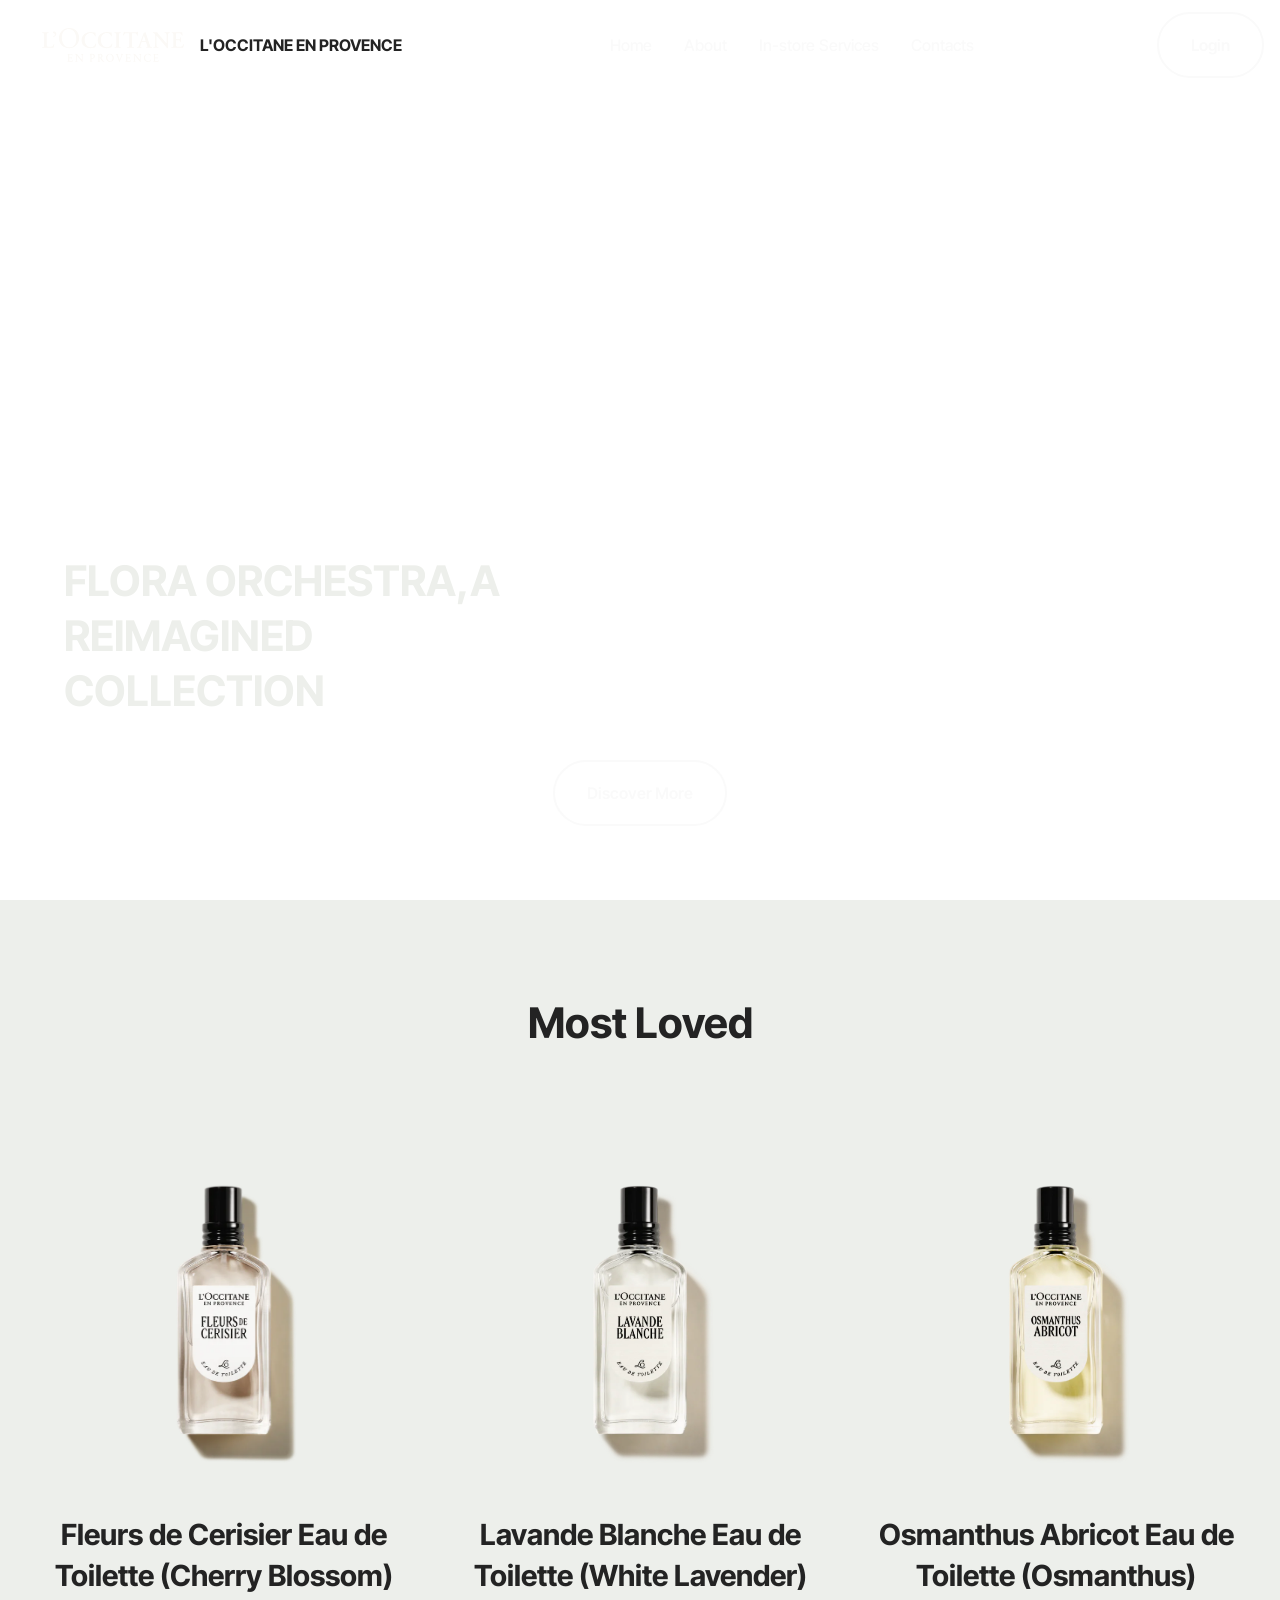
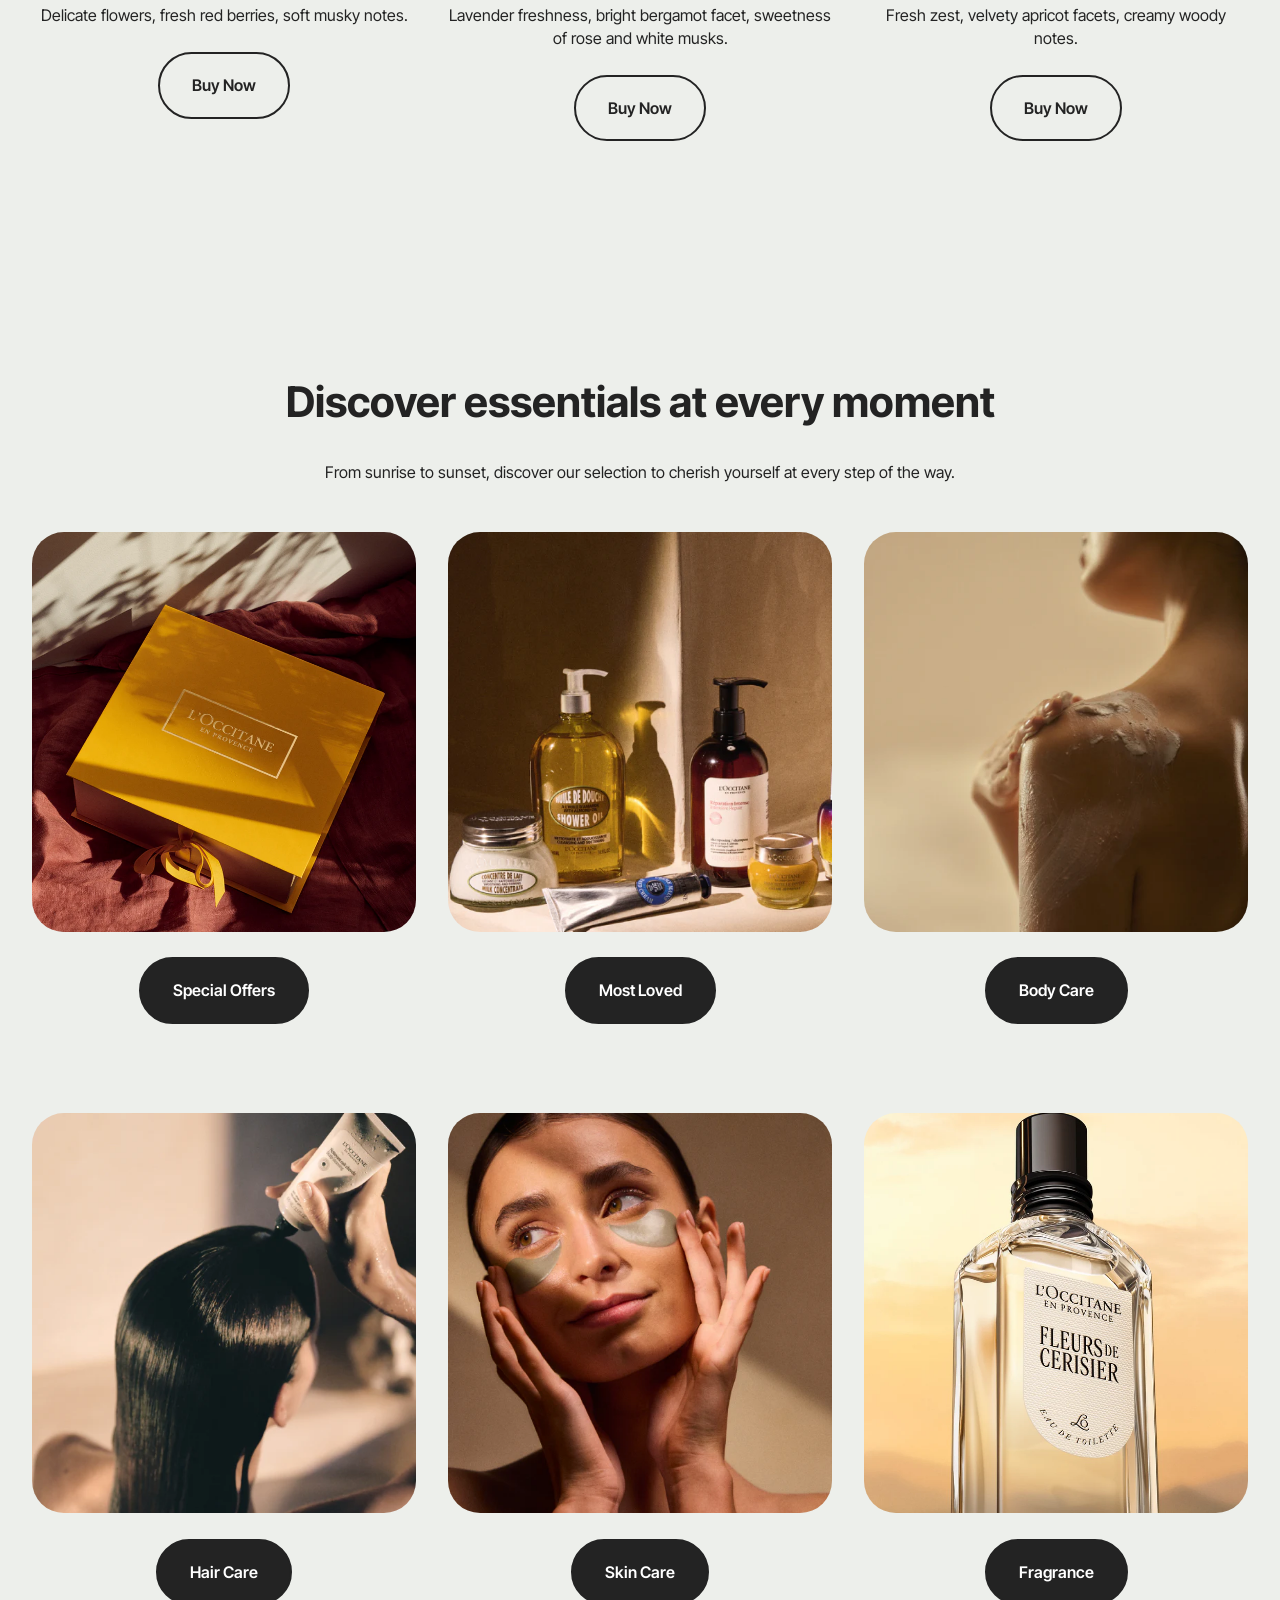
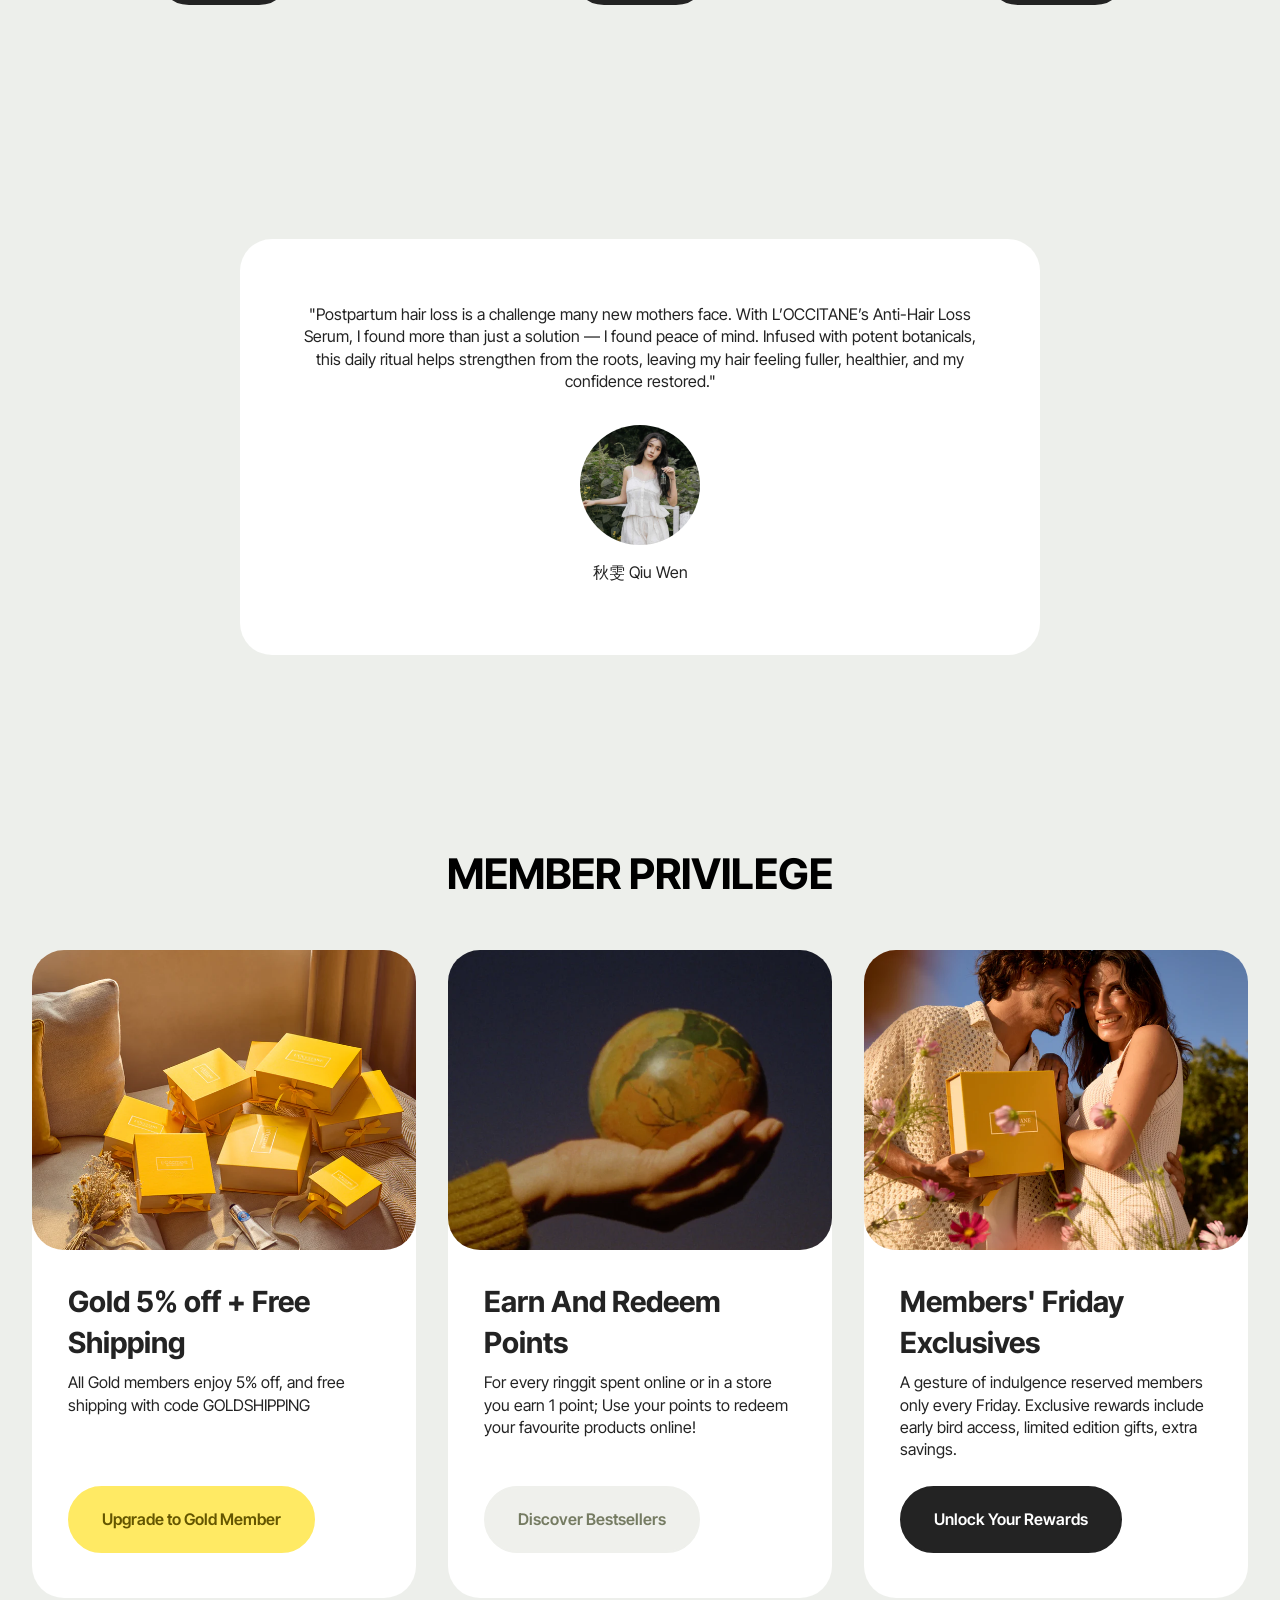
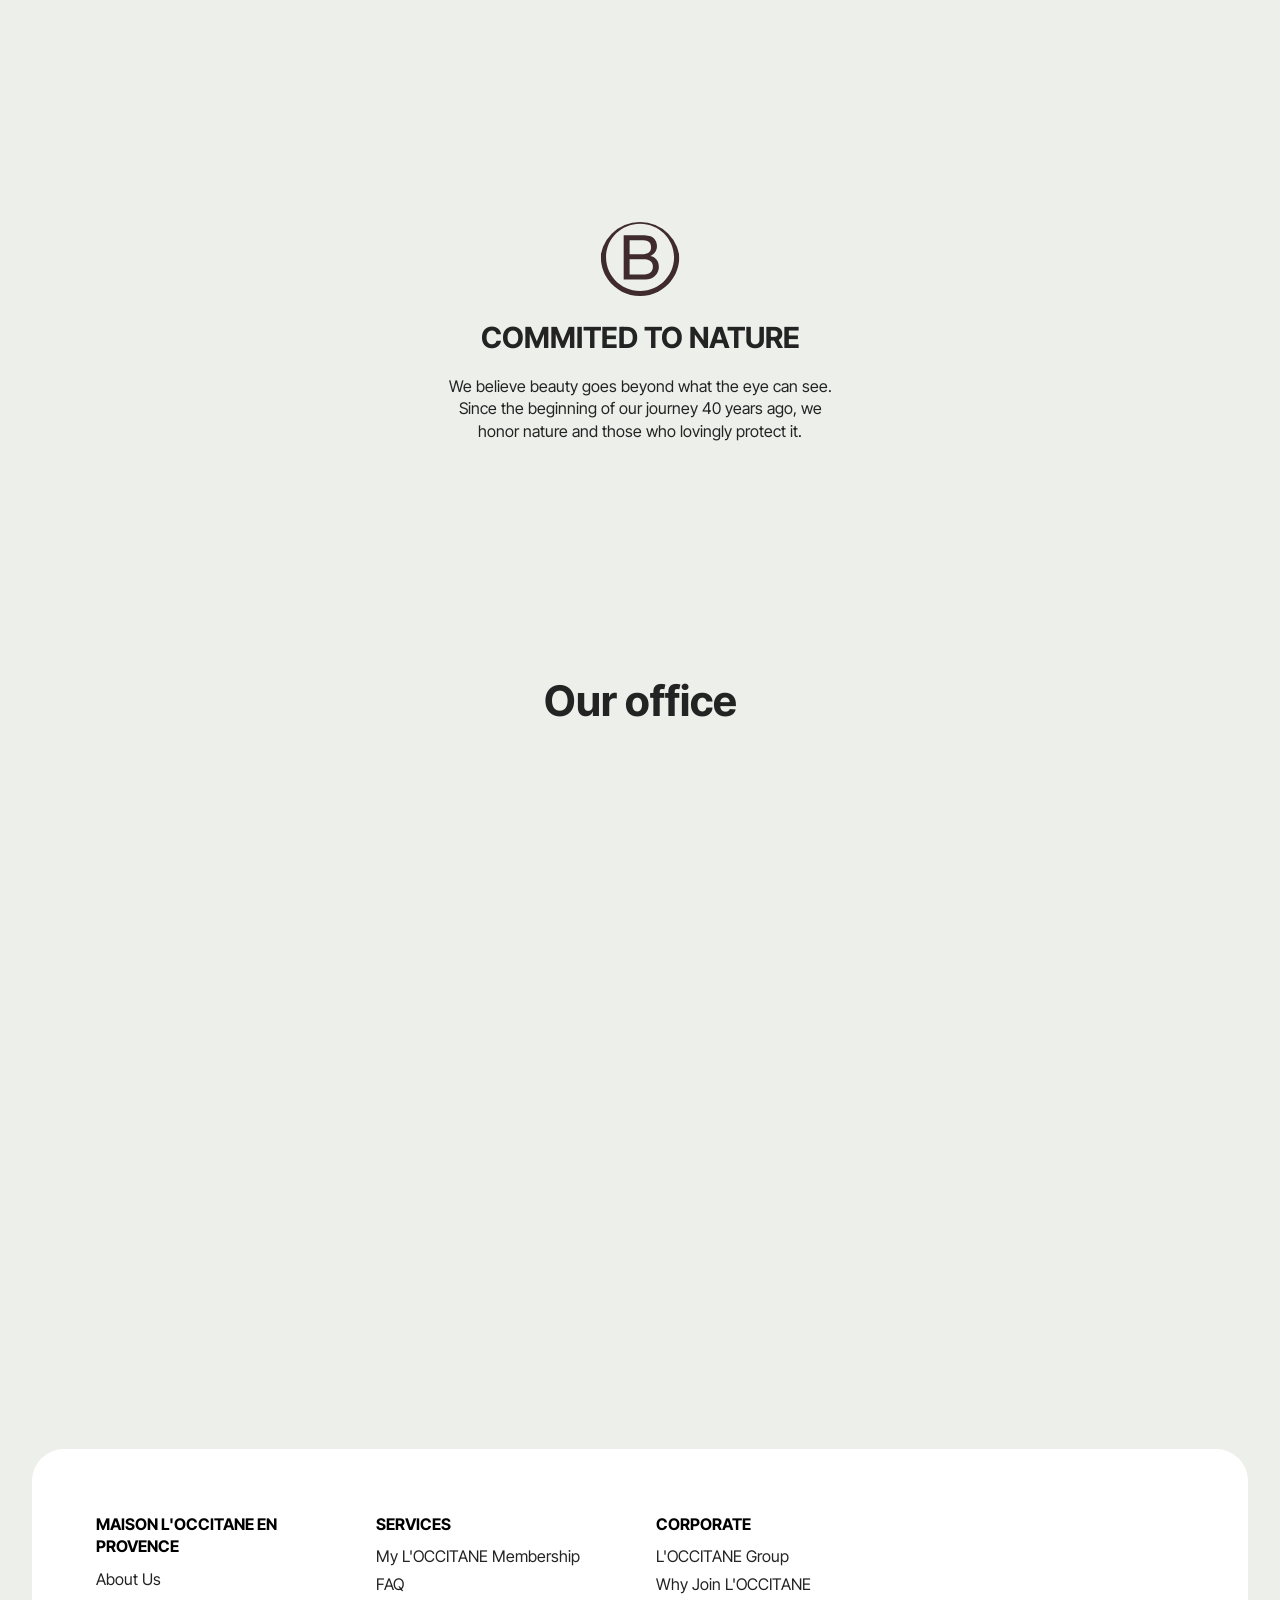
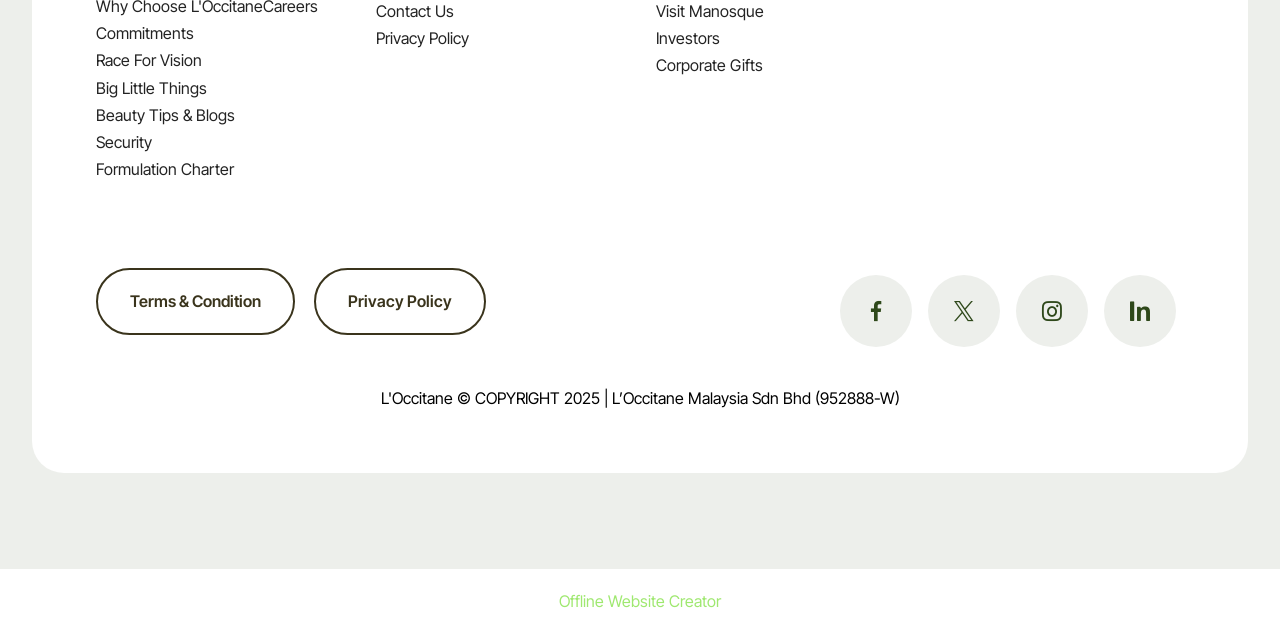
==== commit c0fc3cbc: "create github pages" ====
--- a/index.html
+++ b/index.html
@@ -23,7 +23,7 @@
   <link rel="stylesheet" href="assets/theme/css/style.css">
   <link rel="preload" href="https://fonts.googleapis.com/css?family=Inter+Tight:100,200,300,400,500,600,700,800,900,100i,200i,300i,400i,500i,600i,700i,800i,900i&display=swap" as="style" onload="this.onload=null;this.rel='stylesheet'">
   <noscript><link rel="stylesheet" href="https://fonts.googleapis.com/css?family=Inter+Tight:100,200,300,400,500,600,700,800,900,100i,200i,300i,400i,500i,600i,700i,800i,900i&display=swap"></noscript>
-  <link rel="preload" as="style" href="assets/mobirise/css/mbr-additional.css?v=iMHkrK"><link rel="stylesheet" href="assets/mobirise/css/mbr-additional.css?v=iMHkrK" type="text/css">
+  <link rel="preload" as="style" href="assets/mobirise/css/mbr-additional.css?v=Dktner"><link rel="stylesheet" href="assets/mobirise/css/mbr-additional.css?v=Dktner" type="text/css">
 
   
   
@@ -63,7 +63,7 @@
 						<a class="nav-link link text-white text-primary display-4" href="contact.html">Contacts</a>
 					</li></ul>
 				
-				<div class="navbar-buttons mbr-section-btn"><a class="btn btn-black-outline display-4" href="https://mobiri.se">Login</a></div>
+				<div class="navbar-buttons mbr-section-btn"><a class="btn btn-white-outline display-4" href="https://mobiri.se">Login</a></div>
 			</div>
 		</div>
 	</nav>
@@ -463,8 +463,8 @@
 			</div>
 		</div>
 	</div>
-</section>
+</section><section class="display-7" style="padding: 0;align-items: center;justify-content: center;flex-wrap: wrap;    align-content: center;display: flex;position: relative;height: 4rem;"><a href="https://mobiri.se/4250552" style="flex: 1 1;height: 4rem;position: absolute;width: 100%;z-index: 1;"><img alt="" style="height: 4rem;" src="[data-uri]"></a><p style="margin: 0;text-align: center;" class="display-7">&#8204;</p><a style="z-index:1" href="https://mobirise.com/offline-website-builder.html">Offline Website Creator</a></section><script src="assets/bootstrap/js/bootstrap.bundle.min.js"></script>  <script src="assets/smoothscroll/smooth-scroll.js"></script>  <script src="assets/ytplayer/index.js"></script>  <script src="assets/dropdown/js/navbar-dropdown.js"></script>  <script src="assets/vimeoplayer/player.js"></script>  <script src="assets/theme/js/script.js"></script>  
   
   
 </body>
-</html>
+</html>
--- a/assets/mobirise/css/mbr-additional.css
+++ b/assets/mobirise/css/mbr-additional.css
@@ -1190,7 +1190,7 @@
   position: fixed;
 }
 .cid-uYOzyYFF2a .opacityScroll {
-  background: #000000 !important;
+  background: rgba(0, 0, 0, 0) !important;
 }
 .cid-uYOzyYFF2a a.nav-link {
   display: flex;
@@ -2312,7 +2312,7 @@
   position: fixed;
 }
 .cid-uYOzyYFF2a .opacityScroll {
-  background: #000000 !important;
+  background: rgba(0, 0, 0, 0) !important;
 }
 .cid-uYOzyYFF2a a.nav-link {
   display: flex;
@@ -3298,7 +3298,7 @@
   position: fixed;
 }
 .cid-uYUSoUeyc8 .opacityScroll {
-  background: #000000 !important;
+  background: rgba(0, 0, 0, 0) !important;
 }
 .cid-uYUSoUeyc8 a.nav-link {
   display: flex;
@@ -4241,7 +4241,7 @@
   position: fixed;
 }
 .cid-uYV27uUBDn .opacityScroll {
-  background: #000000 !important;
+  background: rgba(0, 0, 0, 0) !important;
 }
 .cid-uYV27uUBDn a.nav-link {
   display: flex;
@@ -5196,7 +5196,7 @@
   position: fixed;
 }
 .cid-uYOzyYFF2a .opacityScroll {
-  background: #000000 !important;
+  background: rgba(0, 0, 0, 0) !important;
 }
 .cid-uYOzyYFF2a a.nav-link {
   display: flex;
@@ -5901,7 +5901,7 @@
   position: fixed;
 }
 .cid-uYOzyYFF2a .opacityScroll {
-  background: #000000 !important;
+  background: rgba(0, 0, 0, 0) !important;
 }
 .cid-uYOzyYFF2a a.nav-link {
   display: flex;
@@ -6778,7 +6778,7 @@
   position: fixed;
 }
 .cid-uYVibVxcQR .opacityScroll {
-  background: #000000 !important;
+  background: rgba(0, 0, 0, 0) !important;
 }
 .cid-uYVibVxcQR a.nav-link {
   display: flex;
@@ -7655,7 +7655,7 @@
   position: fixed;
 }
 .cid-uYVp7x8OsT .opacityScroll {
-  background: #000000 !important;
+  background: rgba(0, 0, 0, 0) !important;
 }
 .cid-uYVp7x8OsT a.nav-link {
   display: flex;
--- a/assets/mobirise/css/mbr-additional.css
+++ b/assets/mobirise/css/mbr-additional.css
@@ -1190,7 +1190,7 @@
   position: fixed;
 }
 .cid-uYOzyYFF2a .opacityScroll {
-  background: #000000 !important;
+  background: rgba(0, 0, 0, 0) !important;
 }
 .cid-uYOzyYFF2a a.nav-link {
   display: flex;
@@ -2312,7 +2312,7 @@
   position: fixed;
 }
 .cid-uYOzyYFF2a .opacityScroll {
-  background: #000000 !important;
+  background: rgba(0, 0, 0, 0) !important;
 }
 .cid-uYOzyYFF2a a.nav-link {
   display: flex;
@@ -3298,7 +3298,7 @@
   position: fixed;
 }
 .cid-uYUSoUeyc8 .opacityScroll {
-  background: #000000 !important;
+  background: rgba(0, 0, 0, 0) !important;
 }
 .cid-uYUSoUeyc8 a.nav-link {
   display: flex;
@@ -4241,7 +4241,7 @@
   position: fixed;
 }
 .cid-uYV27uUBDn .opacityScroll {
-  background: #000000 !important;
+  background: rgba(0, 0, 0, 0) !important;
 }
 .cid-uYV27uUBDn a.nav-link {
   display: flex;
@@ -5196,7 +5196,7 @@
   position: fixed;
 }
 .cid-uYOzyYFF2a .opacityScroll {
-  background: #000000 !important;
+  background: rgba(0, 0, 0, 0) !important;
 }
 .cid-uYOzyYFF2a a.nav-link {
   display: flex;
@@ -5901,7 +5901,7 @@
   position: fixed;
 }
 .cid-uYOzyYFF2a .opacityScroll {
-  background: #000000 !important;
+  background: rgba(0, 0, 0, 0) !important;
 }
 .cid-uYOzyYFF2a a.nav-link {
   display: flex;
@@ -6778,7 +6778,7 @@
   position: fixed;
 }
 .cid-uYVibVxcQR .opacityScroll {
-  background: #000000 !important;
+  background: rgba(0, 0, 0, 0) !important;
 }
 .cid-uYVibVxcQR a.nav-link {
   display: flex;
@@ -7655,7 +7655,7 @@
   position: fixed;
 }
 .cid-uYVp7x8OsT .opacityScroll {
-  background: #000000 !important;
+  background: rgba(0, 0, 0, 0) !important;
 }
 .cid-uYVp7x8OsT a.nav-link {
   display: flex;
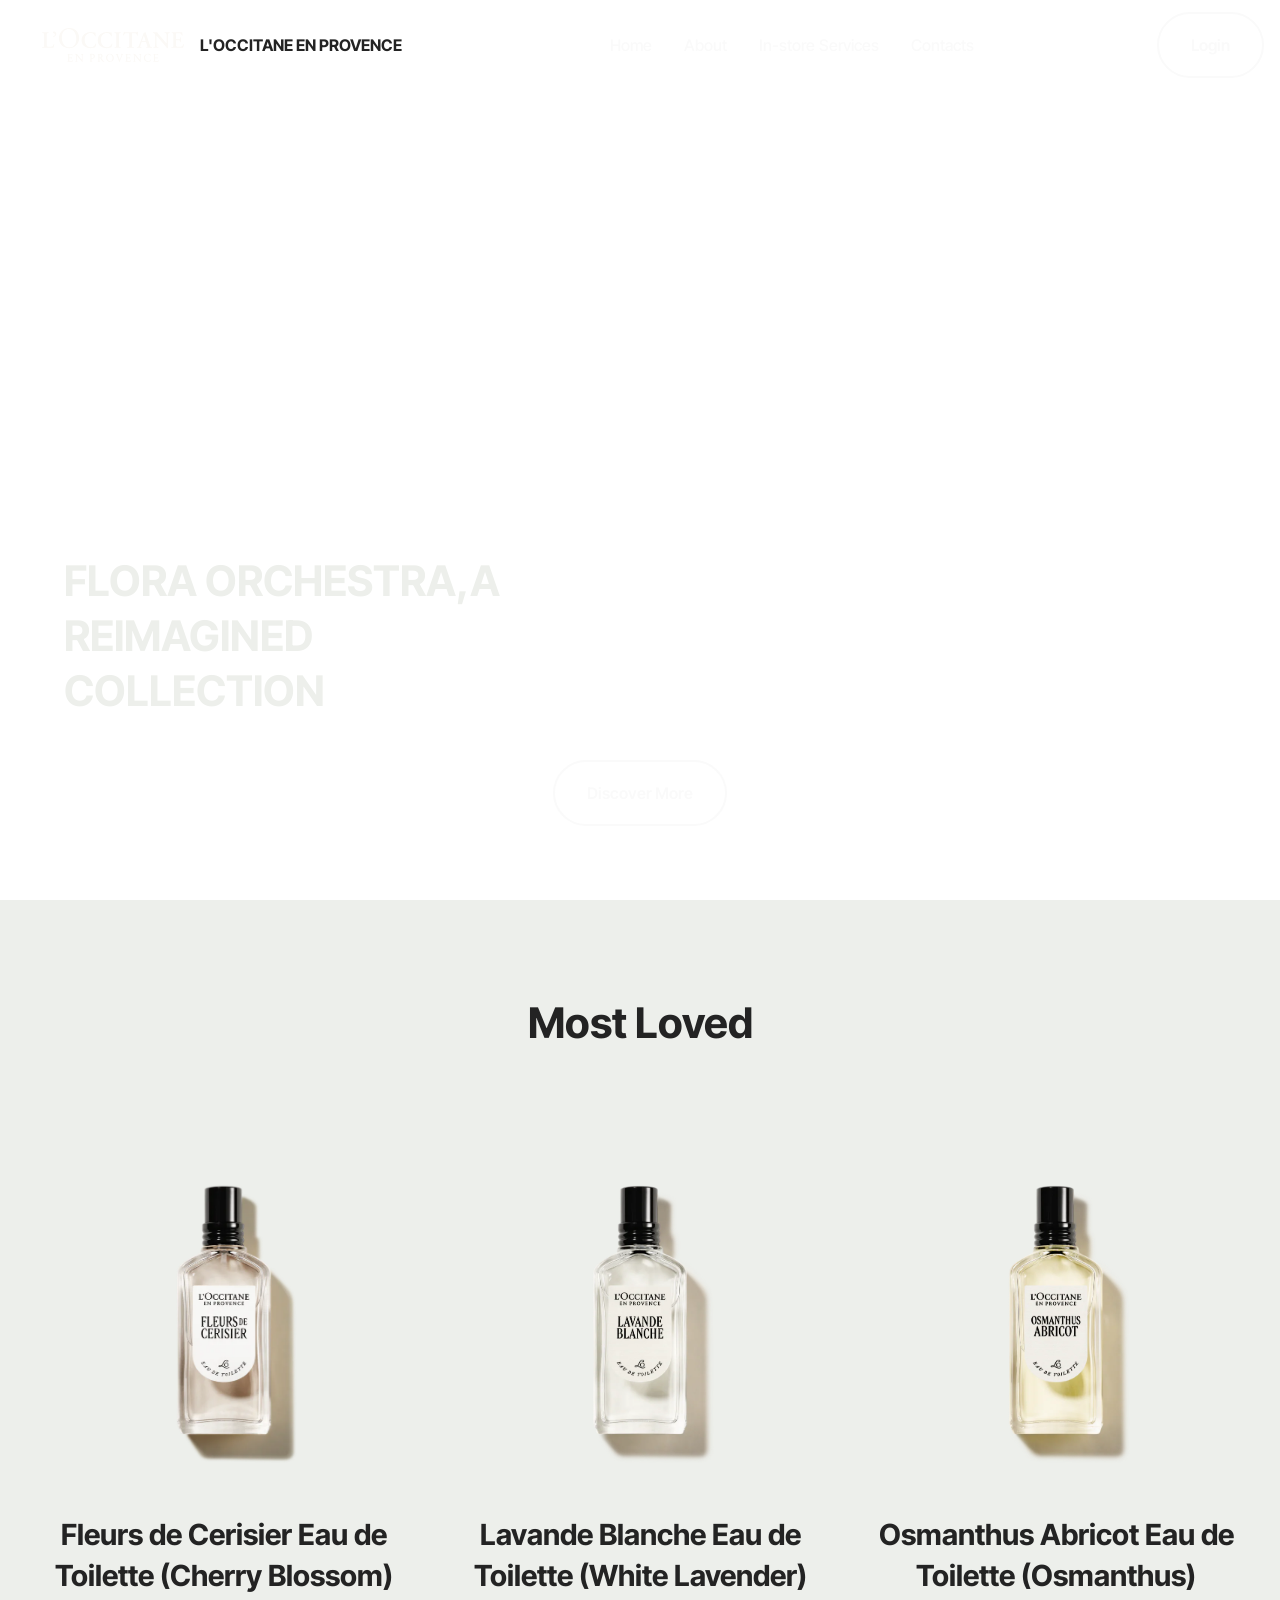
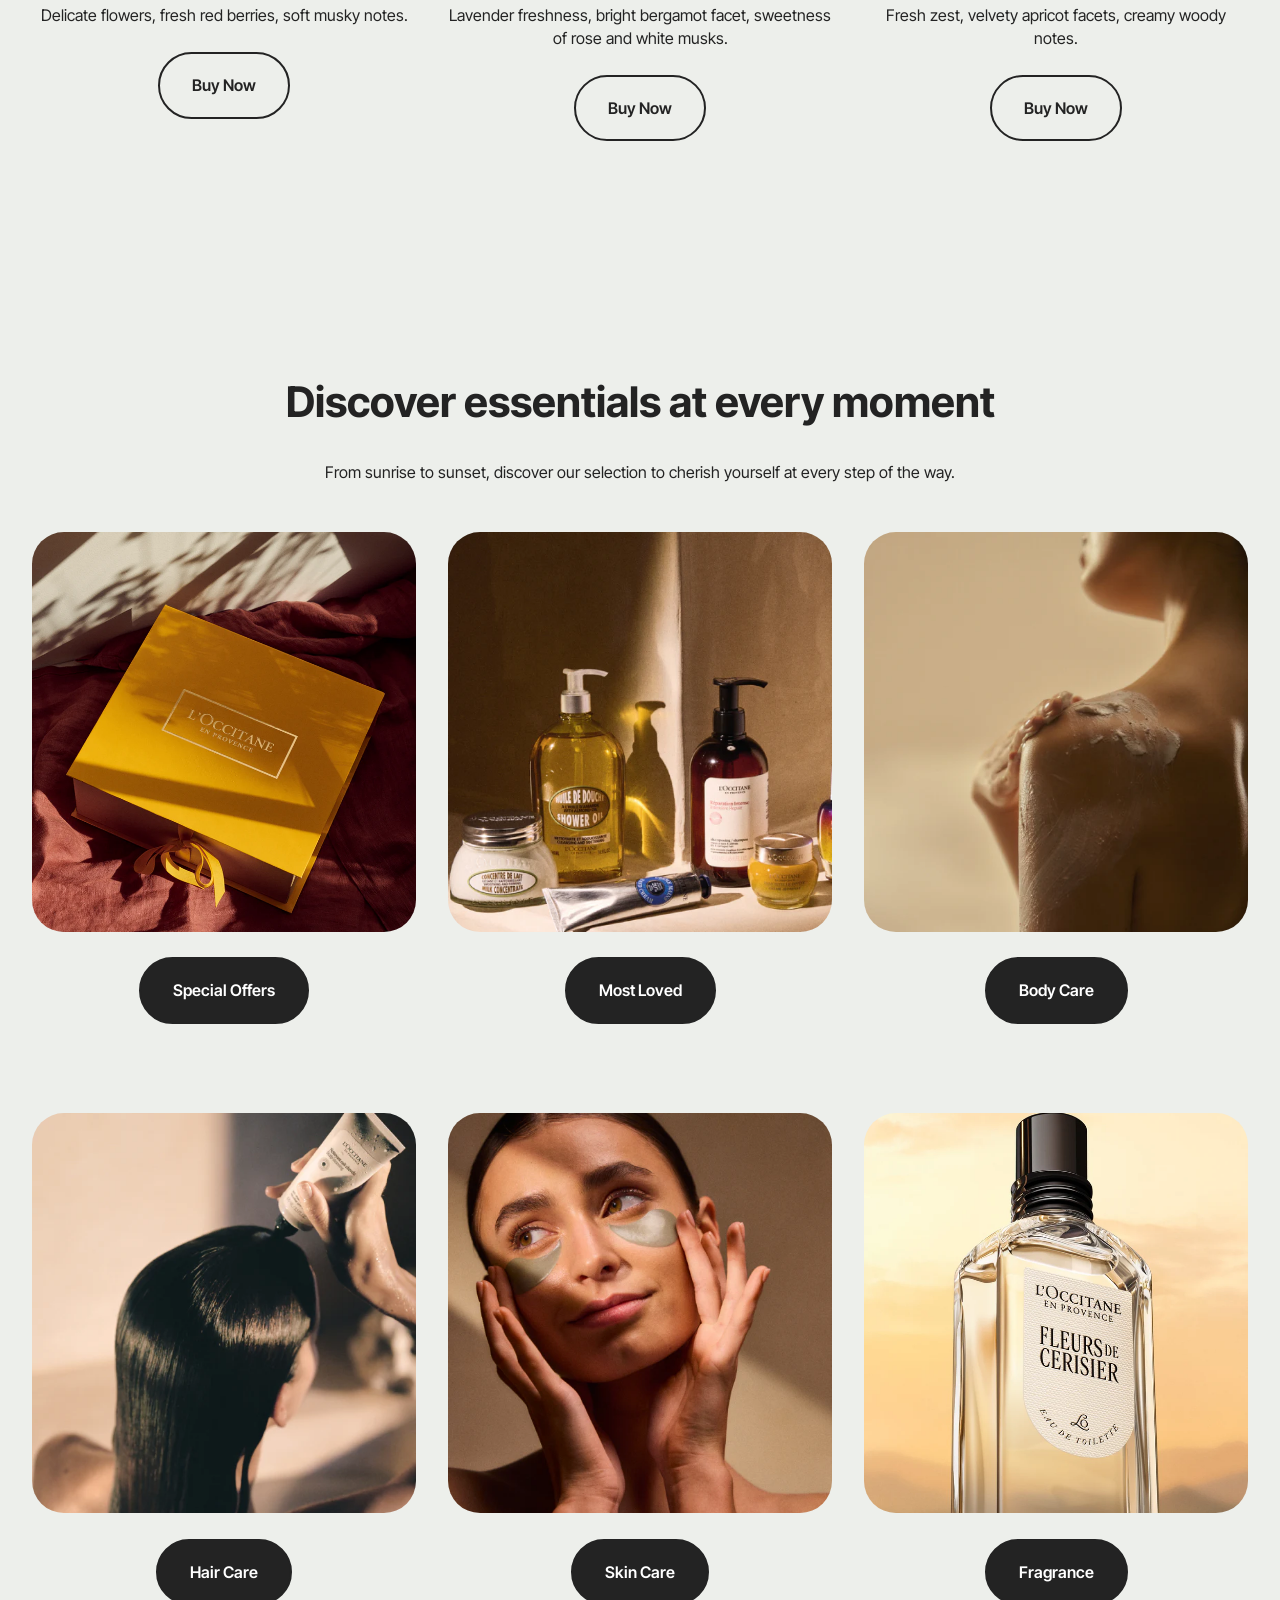
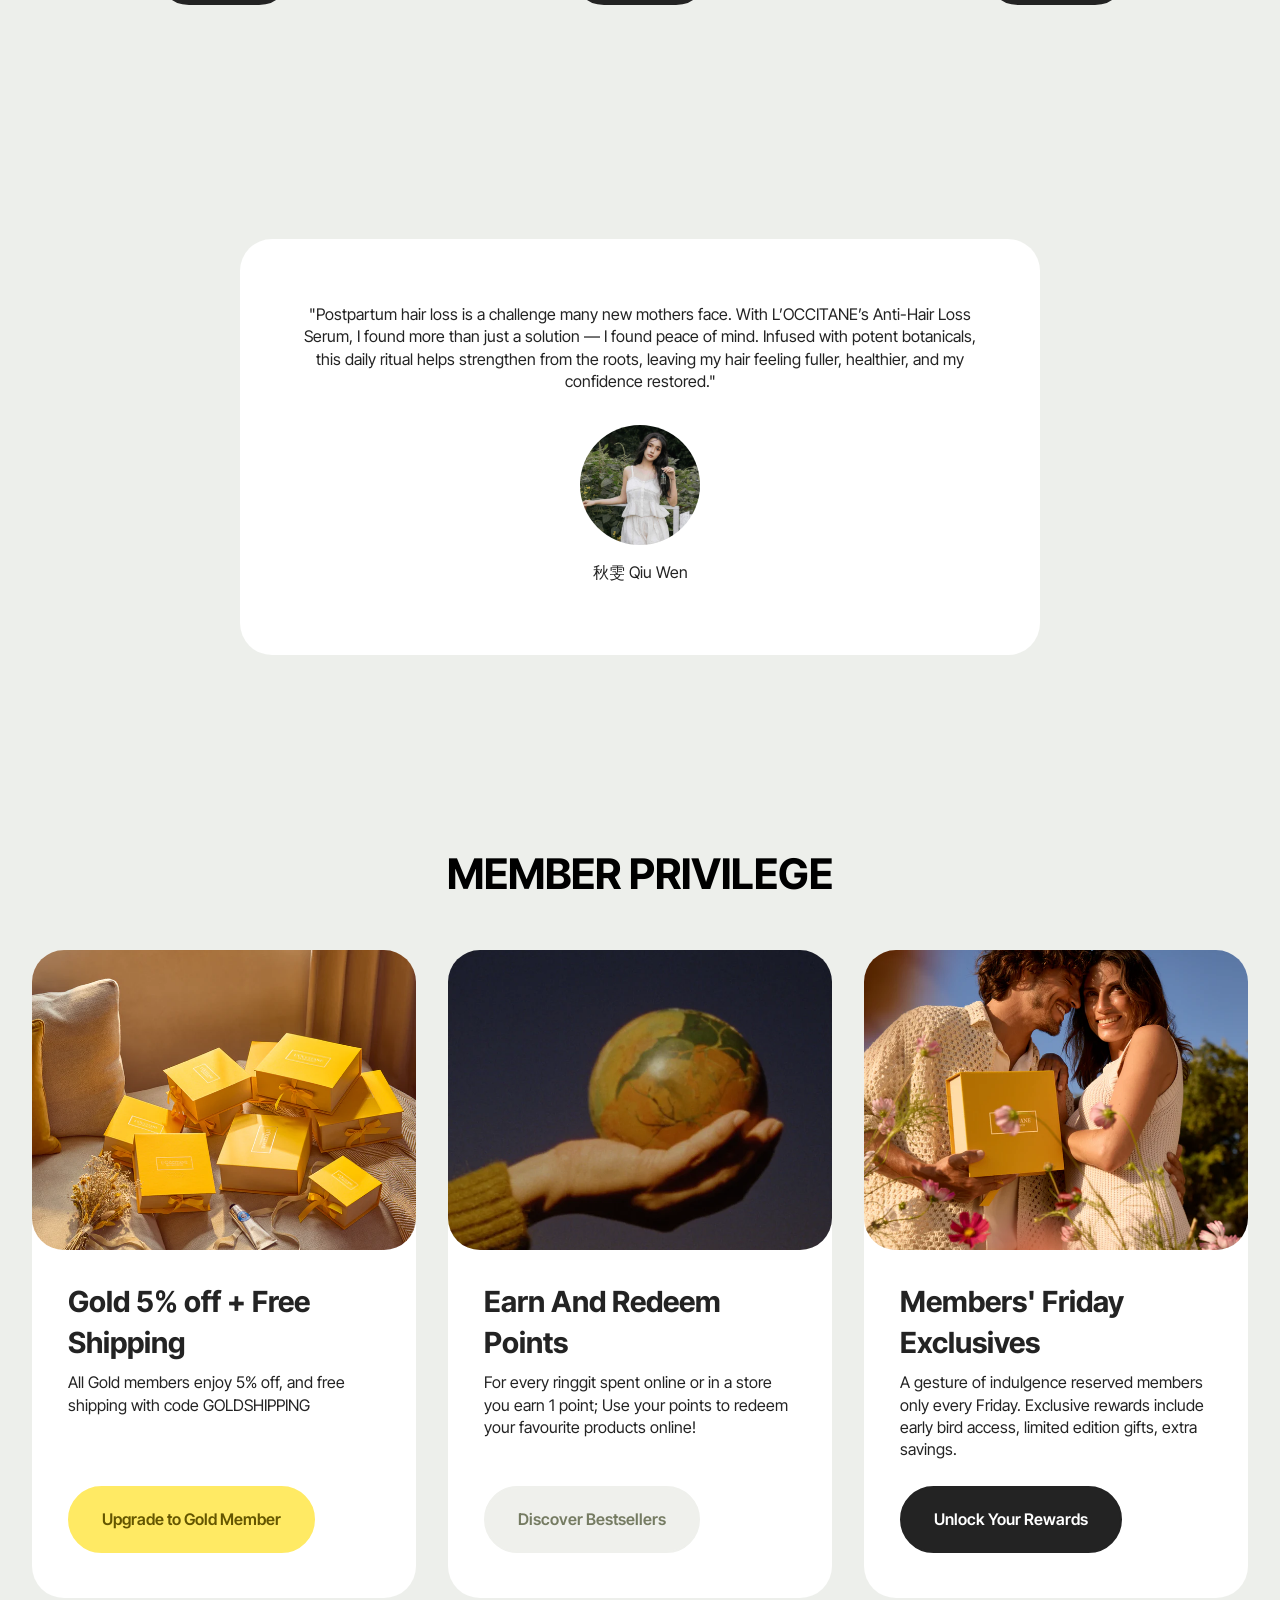
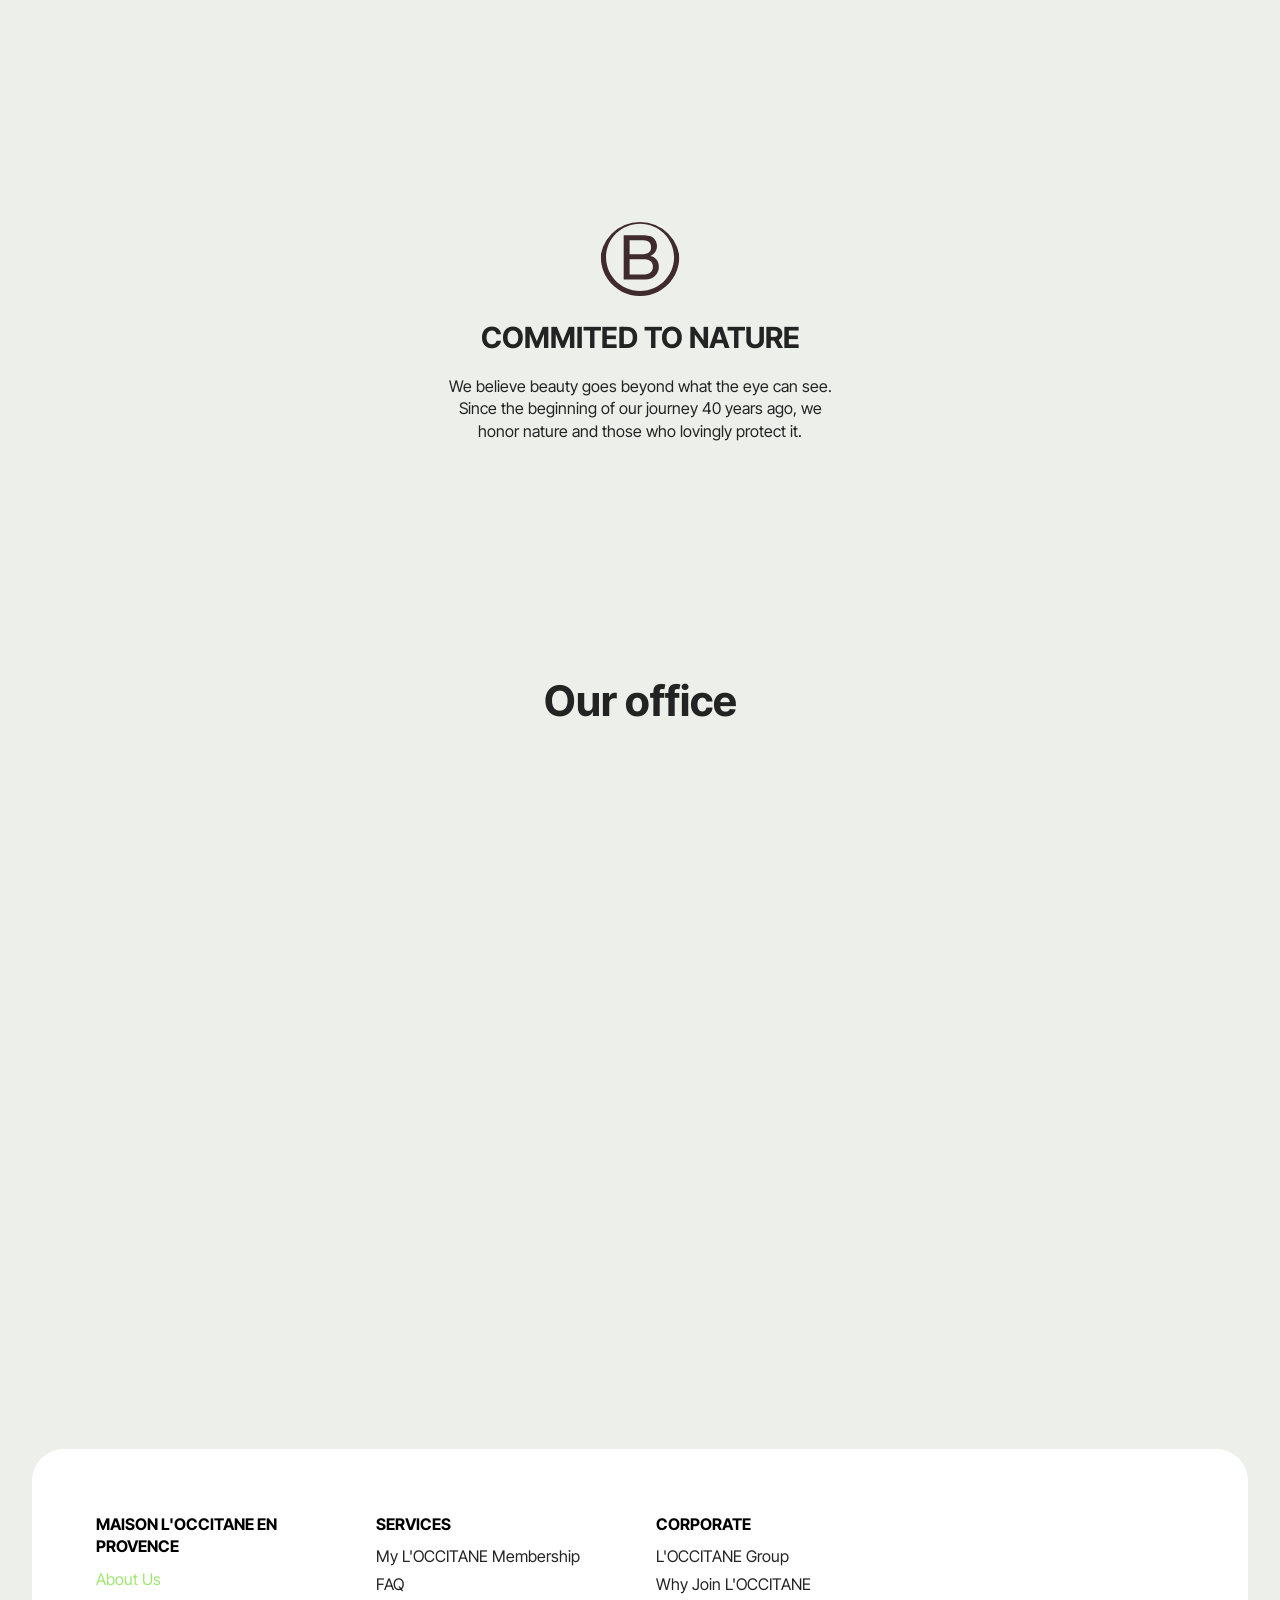
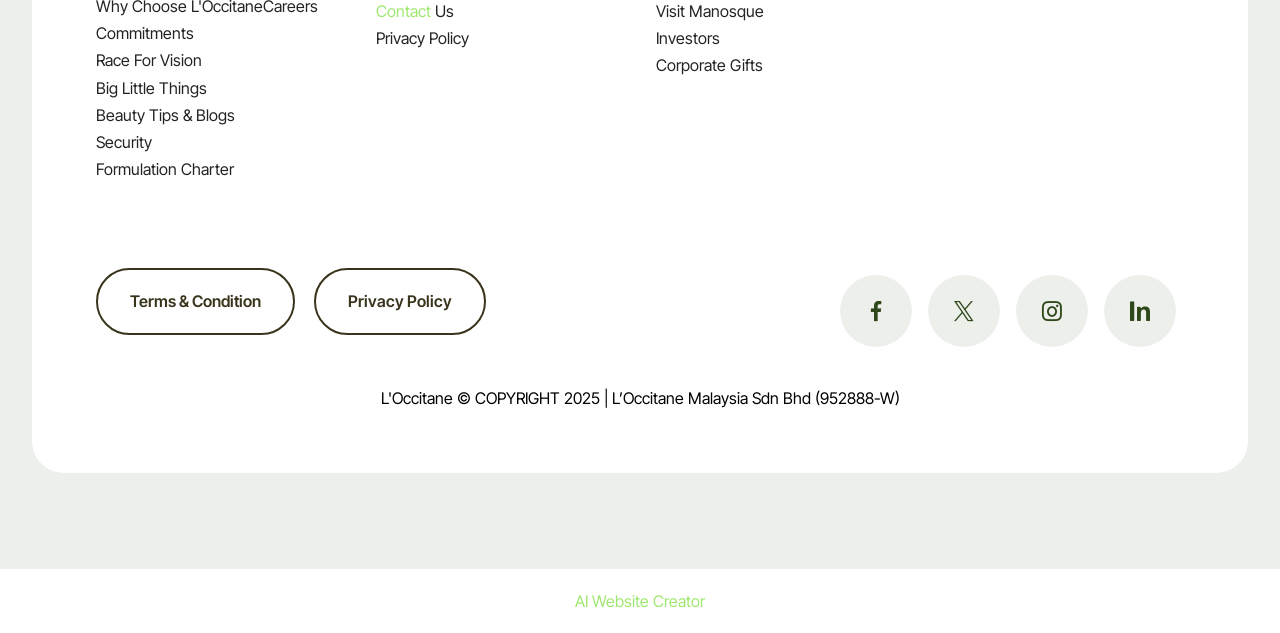
==== commit d7168be9: "create github pages" ====
--- a/index.html
+++ b/index.html
@@ -23,7 +23,7 @@
   <link rel="stylesheet" href="assets/theme/css/style.css">
   <link rel="preload" href="https://fonts.googleapis.com/css?family=Inter+Tight:100,200,300,400,500,600,700,800,900,100i,200i,300i,400i,500i,600i,700i,800i,900i&display=swap" as="style" onload="this.onload=null;this.rel='stylesheet'">
   <noscript><link rel="stylesheet" href="https://fonts.googleapis.com/css?family=Inter+Tight:100,200,300,400,500,600,700,800,900,100i,200i,300i,400i,500i,600i,700i,800i,900i&display=swap"></noscript>
-  <link rel="preload" as="style" href="assets/mobirise/css/mbr-additional.css?v=Dktner"><link rel="stylesheet" href="assets/mobirise/css/mbr-additional.css?v=Dktner" type="text/css">
+  <link rel="preload" as="style" href="assets/mobirise/css/mbr-additional.css?v=WlPODY"><link rel="stylesheet" href="assets/mobirise/css/mbr-additional.css?v=WlPODY" type="text/css">
 
   
   
@@ -391,8 +391,8 @@
 			<div class="col-12 col-md-6 col-lg-3">
 				<h5 class="mbr-section-subtitle mbr-fonts-style mb-2 display-4"><strong>MAISON L'OCCITANE EN PROVENCE</strong></h5>
 				<ul class="list mbr-fonts-style display-7">
-					<li class="mbr-text item-wrap">About Us</li>
-					<li class="mbr-text item-wrap"><span style="font-size: calc(1rem + 0 * ((100vw - 62rem) / 25));">Why Choose L'OccitaneCareers</span><br></li>
+					<li class="mbr-text item-wrap"><a href="about.html" class="text-primary">About Us</a></li><a href="about.html" class="text-primary">
+					</a><li class="mbr-text item-wrap"><span style="font-size: calc(1rem + 0 * ((100vw - 62rem) / 25));">Why Choose L'OccitaneCareers</span><br></li>
 					<li class="mbr-text item-wrap">Commitments</li>
 					<li class="mbr-text item-wrap">Race For Vision</li><li class="mbr-text item-wrap">Big Little Things</li><li class="mbr-text item-wrap">Beauty Tips &amp; Blogs</li><li class="mbr-text item-wrap">Security</li><li class="mbr-text item-wrap">Formulation Charter</li><li class="mbr-text item-wrap"><br></li>
 				</ul>
@@ -404,7 +404,7 @@
 				<ul class="list mbr-fonts-style display-7">
 					<li class="mbr-text item-wrap">My L'OCCITANE Membership</li>
 					<li class="mbr-text item-wrap">FAQ</li>
-					<li class="mbr-text item-wrap">Contact Us</li>
+					<li class="mbr-text item-wrap"><a href="contact.html" class="text-primary">Contact</a> Us</li>
 					<li class="mbr-text item-wrap">Privacy Policy</li>
 				</ul>
 			</div>
@@ -463,7 +463,7 @@
 			</div>
 		</div>
 	</div>
-</section><section class="display-7" style="padding: 0;align-items: center;justify-content: center;flex-wrap: wrap;    align-content: center;display: flex;position: relative;height: 4rem;"><a href="https://mobiri.se/4250552" style="flex: 1 1;height: 4rem;position: absolute;width: 100%;z-index: 1;"><img alt="" style="height: 4rem;" src="[data-uri]"></a><p style="margin: 0;text-align: center;" class="display-7">&#8204;</p><a style="z-index:1" href="https://mobirise.com/offline-website-builder.html">Offline Website Creator</a></section><script src="assets/bootstrap/js/bootstrap.bundle.min.js"></script>  <script src="assets/smoothscroll/smooth-scroll.js"></script>  <script src="assets/ytplayer/index.js"></script>  <script src="assets/dropdown/js/navbar-dropdown.js"></script>  <script src="assets/vimeoplayer/player.js"></script>  <script src="assets/theme/js/script.js"></script>  
+</section><section class="display-7" style="padding: 0;align-items: center;justify-content: center;flex-wrap: wrap;    align-content: center;display: flex;position: relative;height: 4rem;"><a href="https://mobiri.se/4250552" style="flex: 1 1;height: 4rem;position: absolute;width: 100%;z-index: 1;"><img alt="" style="height: 4rem;" src="[data-uri]"></a><p style="margin: 0;text-align: center;" class="display-7">&#8204;</p><a style="z-index:1" href="https://mobirise.com/builder/ai-website-creator.html">AI Website Creator</a></section><script src="assets/bootstrap/js/bootstrap.bundle.min.js"></script>  <script src="assets/smoothscroll/smooth-scroll.js"></script>  <script src="assets/ytplayer/index.js"></script>  <script src="assets/dropdown/js/navbar-dropdown.js"></script>  <script src="assets/vimeoplayer/player.js"></script>  <script src="assets/theme/js/script.js"></script>  
   
   
 </body>
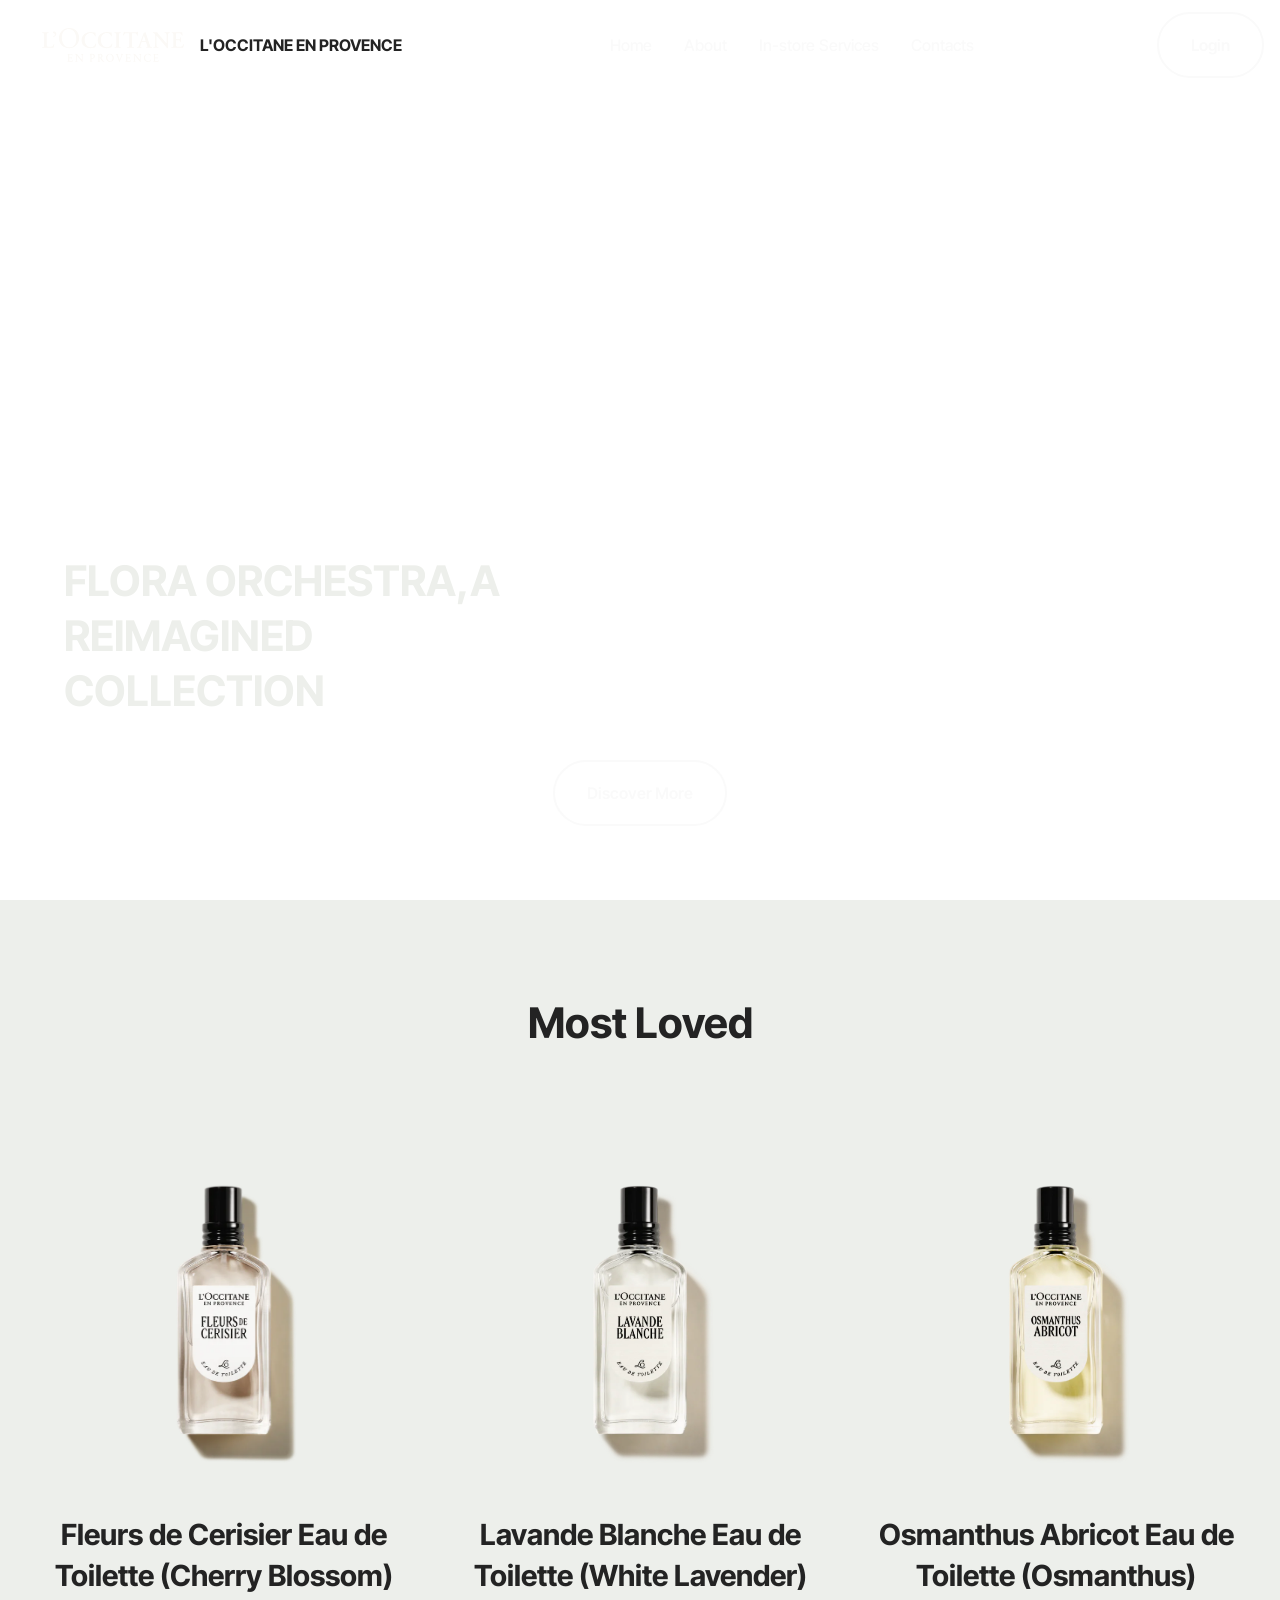
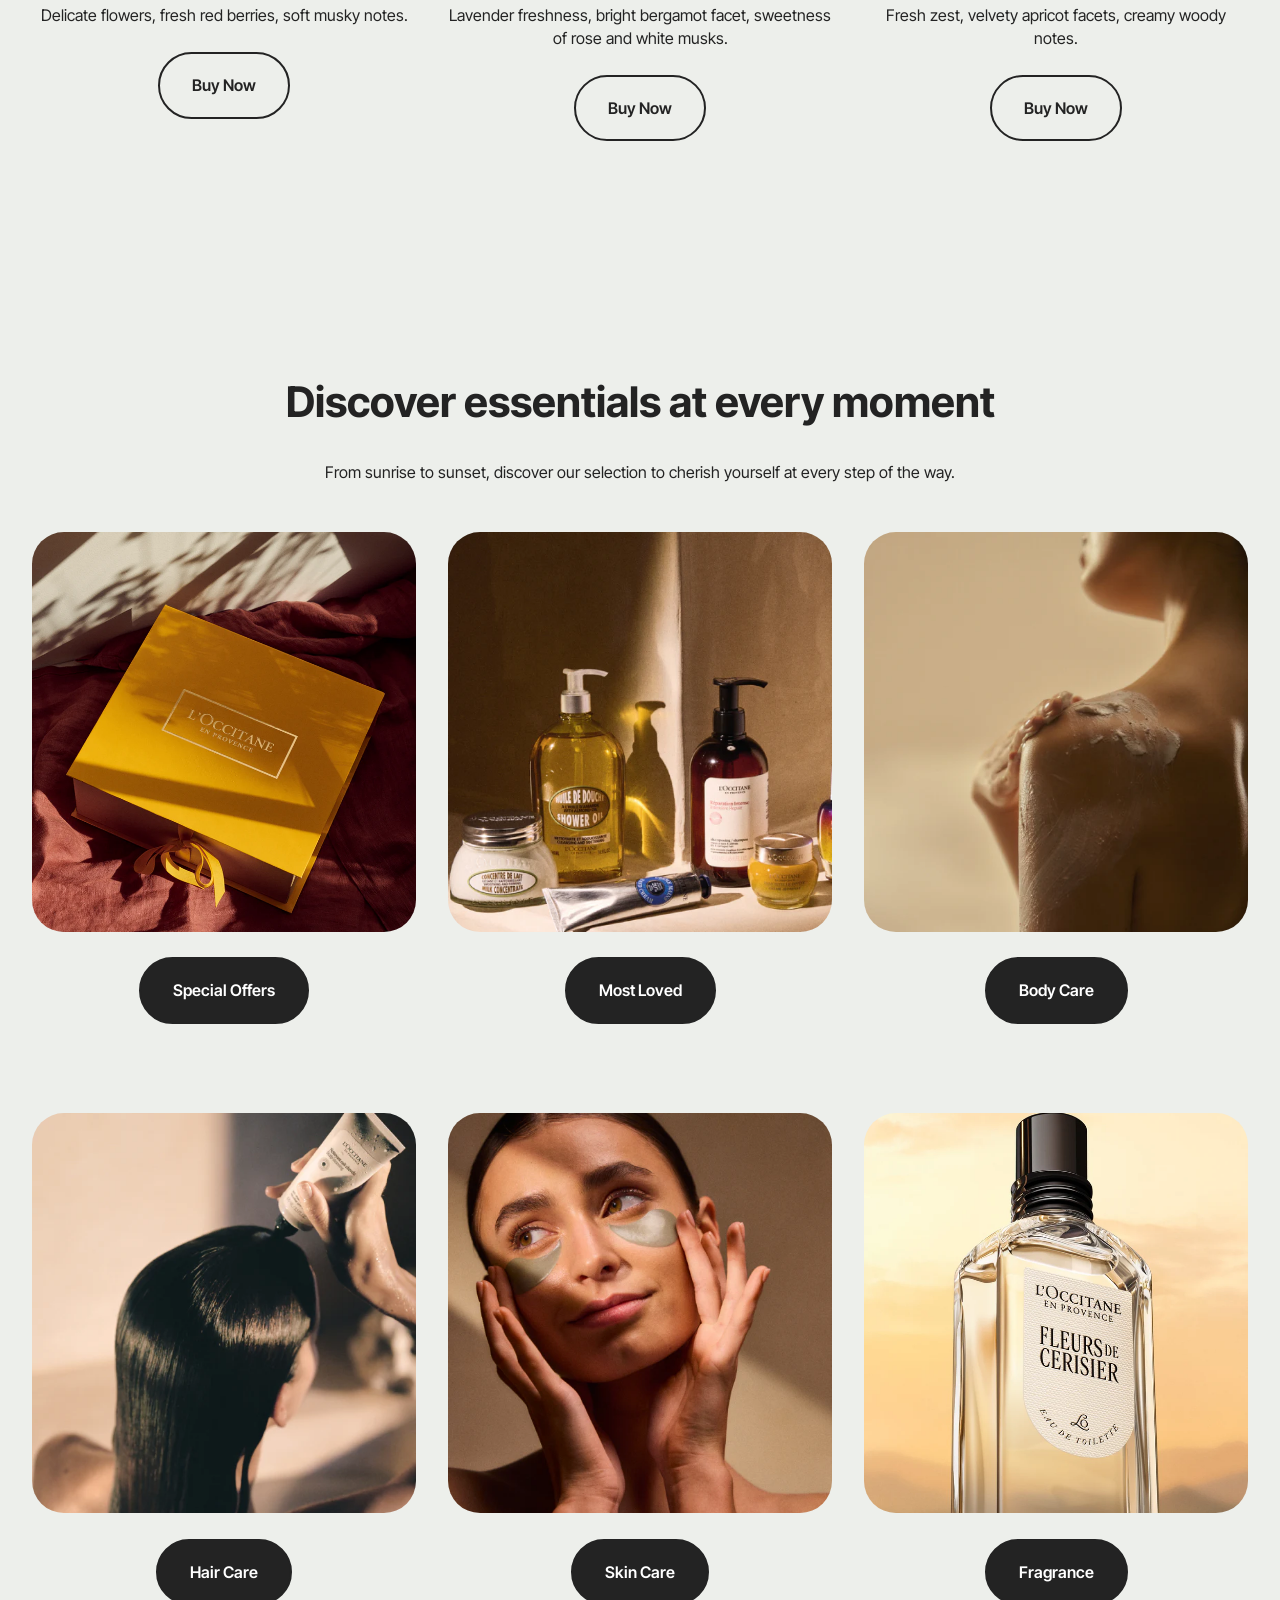
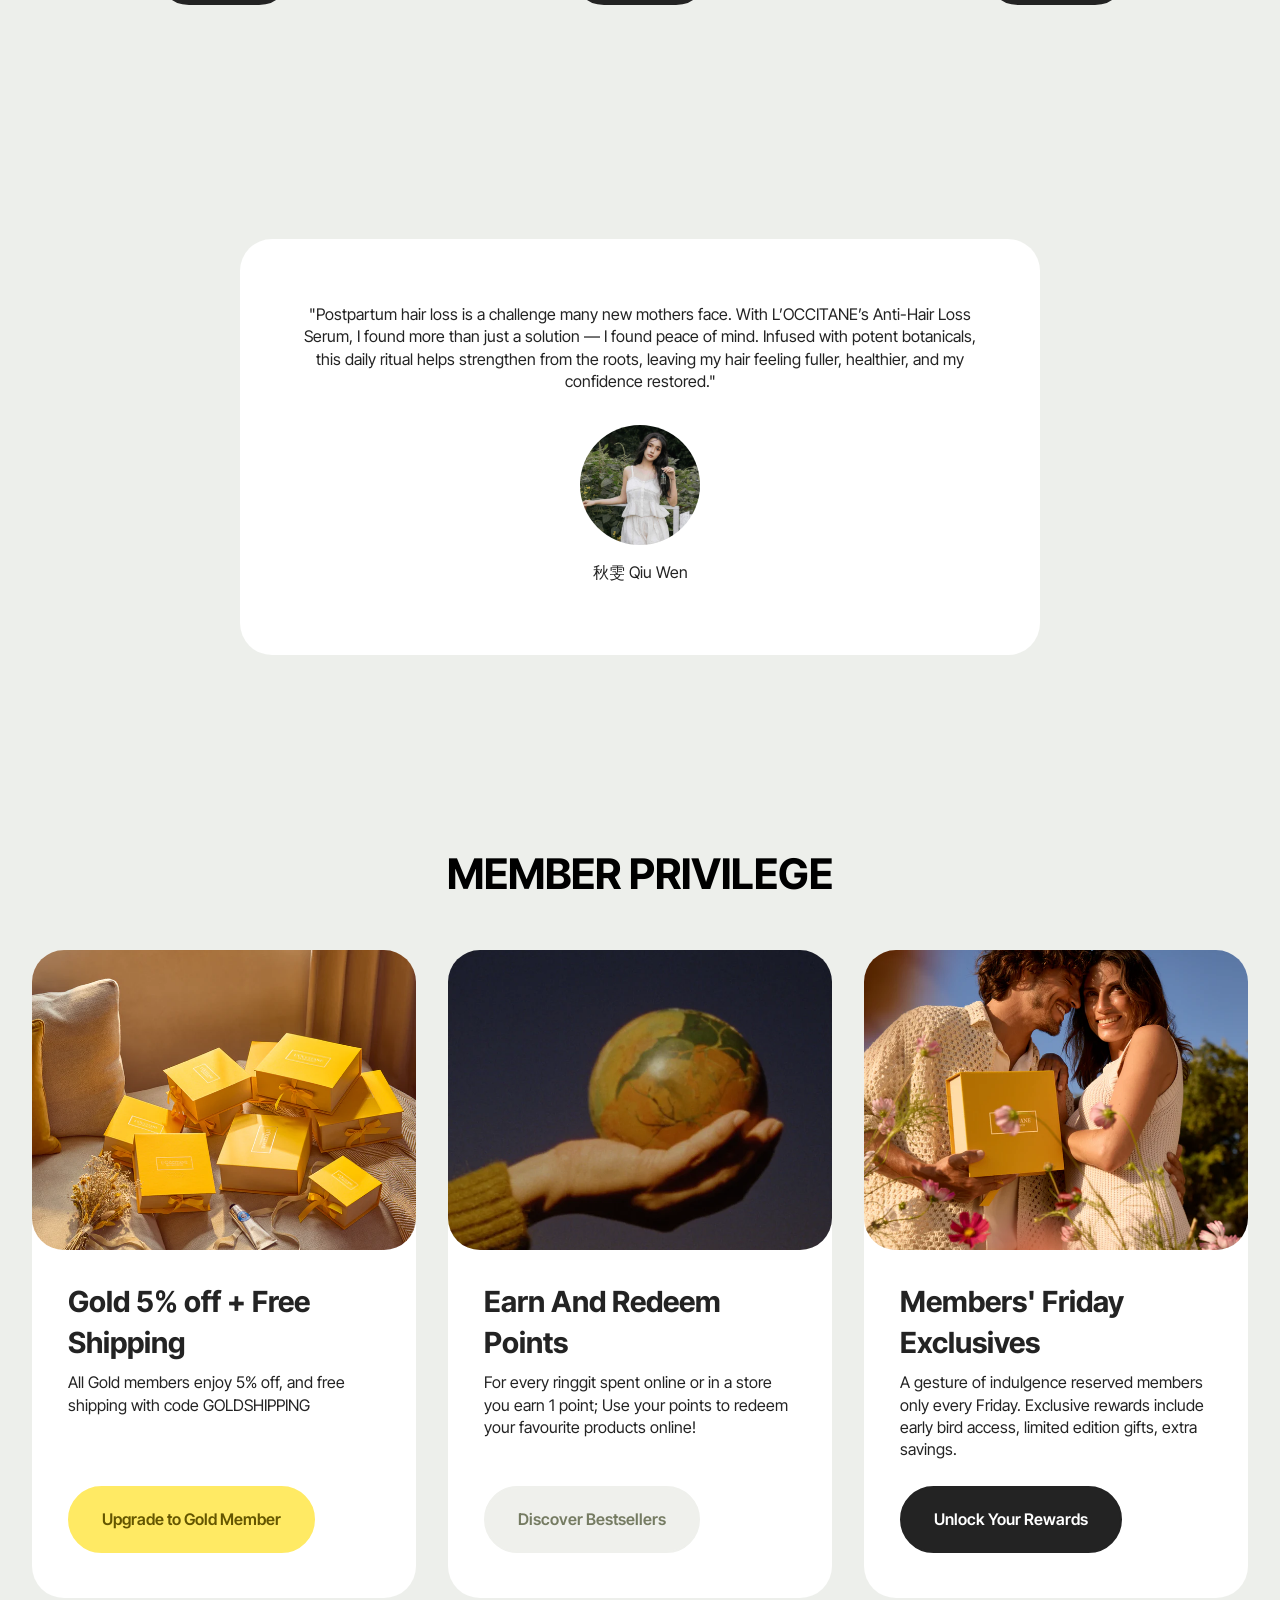
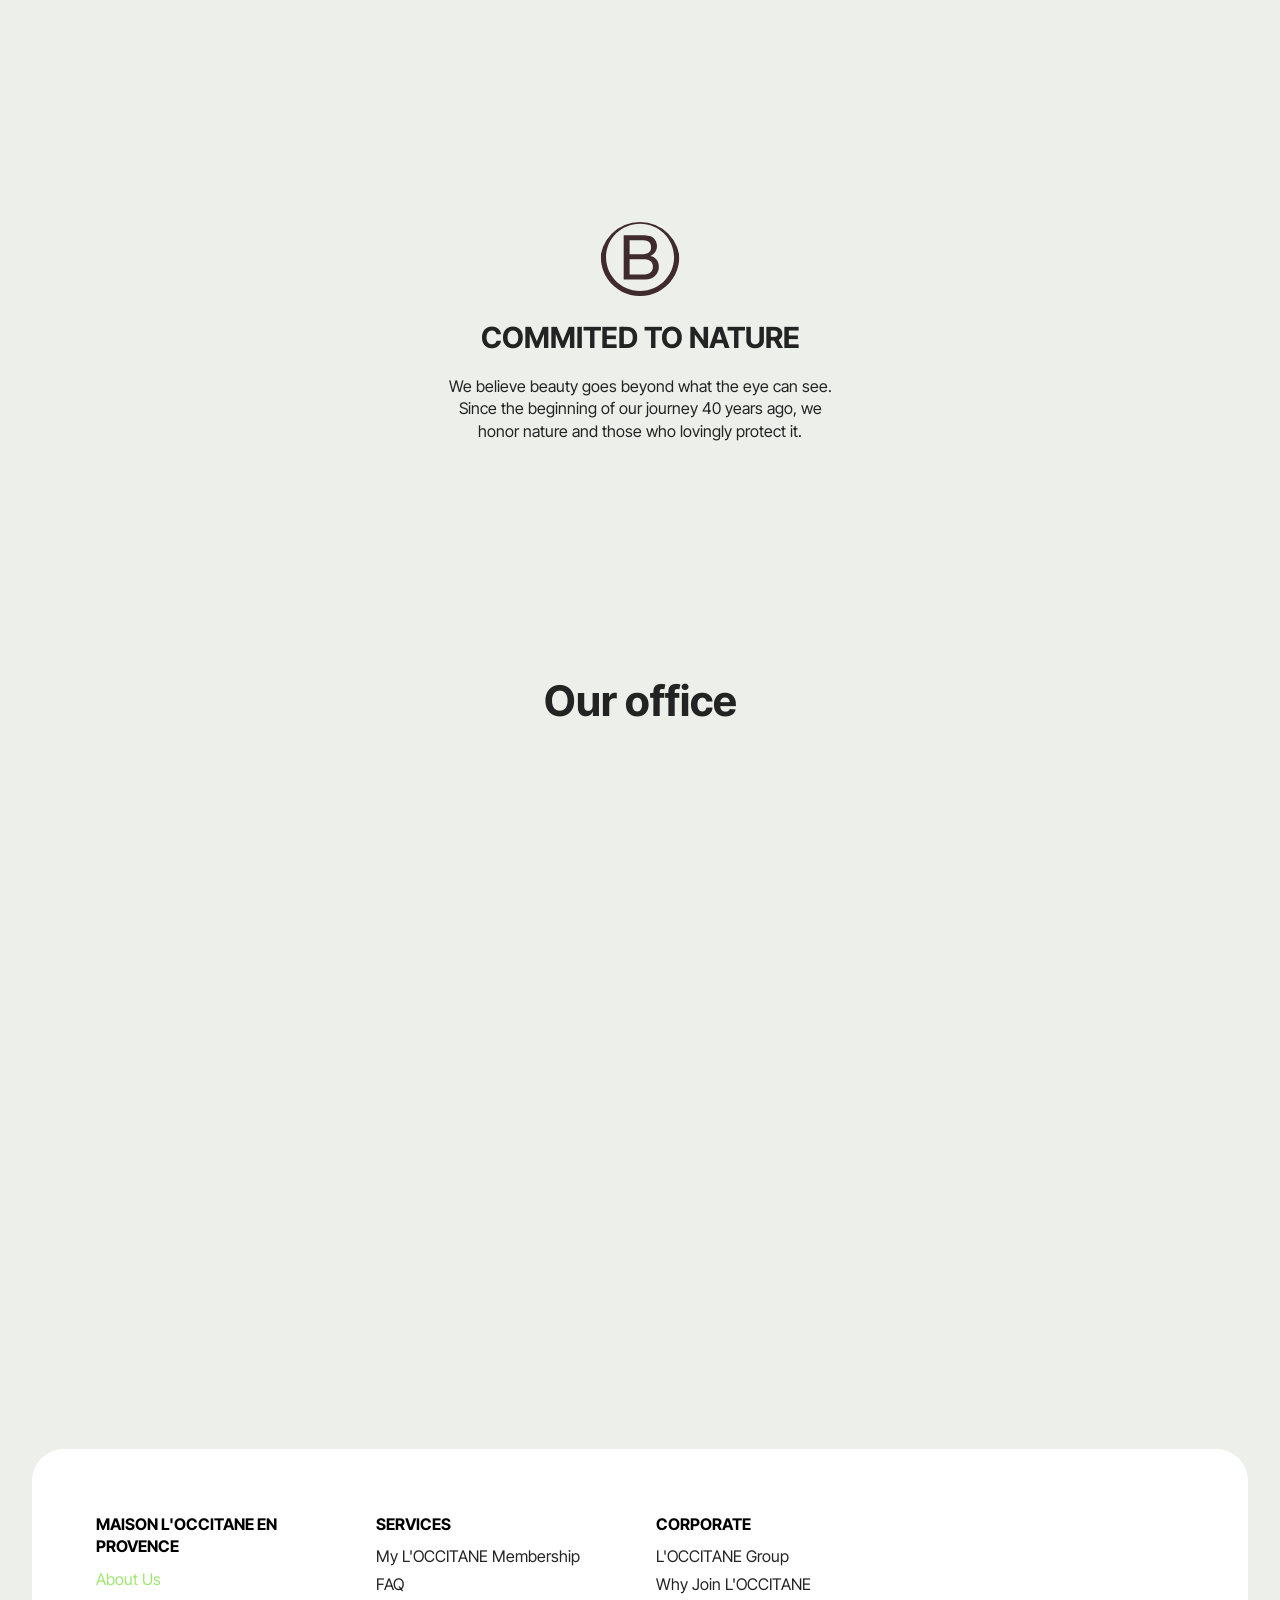
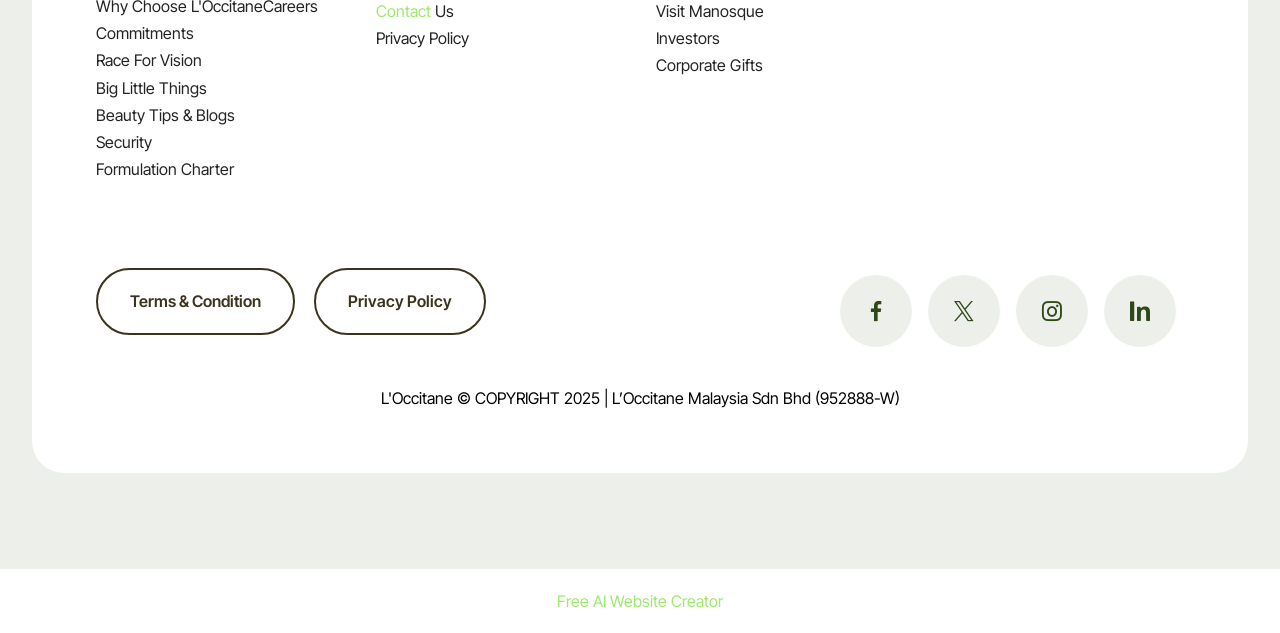
==== commit 21571bcb: "create github pages" ====
--- a/index.html
+++ b/index.html
@@ -23,7 +23,7 @@
   <link rel="stylesheet" href="assets/theme/css/style.css">
   <link rel="preload" href="https://fonts.googleapis.com/css?family=Inter+Tight:100,200,300,400,500,600,700,800,900,100i,200i,300i,400i,500i,600i,700i,800i,900i&display=swap" as="style" onload="this.onload=null;this.rel='stylesheet'">
   <noscript><link rel="stylesheet" href="https://fonts.googleapis.com/css?family=Inter+Tight:100,200,300,400,500,600,700,800,900,100i,200i,300i,400i,500i,600i,700i,800i,900i&display=swap"></noscript>
-  <link rel="preload" as="style" href="assets/mobirise/css/mbr-additional.css?v=WlPODY"><link rel="stylesheet" href="assets/mobirise/css/mbr-additional.css?v=WlPODY" type="text/css">
+  <link rel="preload" as="style" href="assets/mobirise/css/mbr-additional.css?v=JWqmTB"><link rel="stylesheet" href="assets/mobirise/css/mbr-additional.css?v=JWqmTB" type="text/css">
 
   
   
@@ -463,7 +463,7 @@
 			</div>
 		</div>
 	</div>
-</section><section class="display-7" style="padding: 0;align-items: center;justify-content: center;flex-wrap: wrap;    align-content: center;display: flex;position: relative;height: 4rem;"><a href="https://mobiri.se/4250552" style="flex: 1 1;height: 4rem;position: absolute;width: 100%;z-index: 1;"><img alt="" style="height: 4rem;" src="[data-uri]"></a><p style="margin: 0;text-align: center;" class="display-7">&#8204;</p><a style="z-index:1" href="https://mobirise.com/builder/ai-website-creator.html">AI Website Creator</a></section><script src="assets/bootstrap/js/bootstrap.bundle.min.js"></script>  <script src="assets/smoothscroll/smooth-scroll.js"></script>  <script src="assets/ytplayer/index.js"></script>  <script src="assets/dropdown/js/navbar-dropdown.js"></script>  <script src="assets/vimeoplayer/player.js"></script>  <script src="assets/theme/js/script.js"></script>  
+</section><section class="display-7" style="padding: 0;align-items: center;justify-content: center;flex-wrap: wrap;    align-content: center;display: flex;position: relative;height: 4rem;"><a href="https://mobiri.se/4250552" style="flex: 1 1;height: 4rem;position: absolute;width: 100%;z-index: 1;"><img alt="" style="height: 4rem;" src="[data-uri]"></a><p style="margin: 0;text-align: center;" class="display-7">&#8204;</p><a style="z-index:1" href="https://mobirise.com/builder/ai-website-creator.html">Free AI Website Creator</a></section><script src="assets/bootstrap/js/bootstrap.bundle.min.js"></script>  <script src="assets/smoothscroll/smooth-scroll.js"></script>  <script src="assets/ytplayer/index.js"></script>  <script src="assets/dropdown/js/navbar-dropdown.js"></script>  <script src="assets/vimeoplayer/player.js"></script>  <script src="assets/theme/js/script.js"></script>  
   
   
 </body>
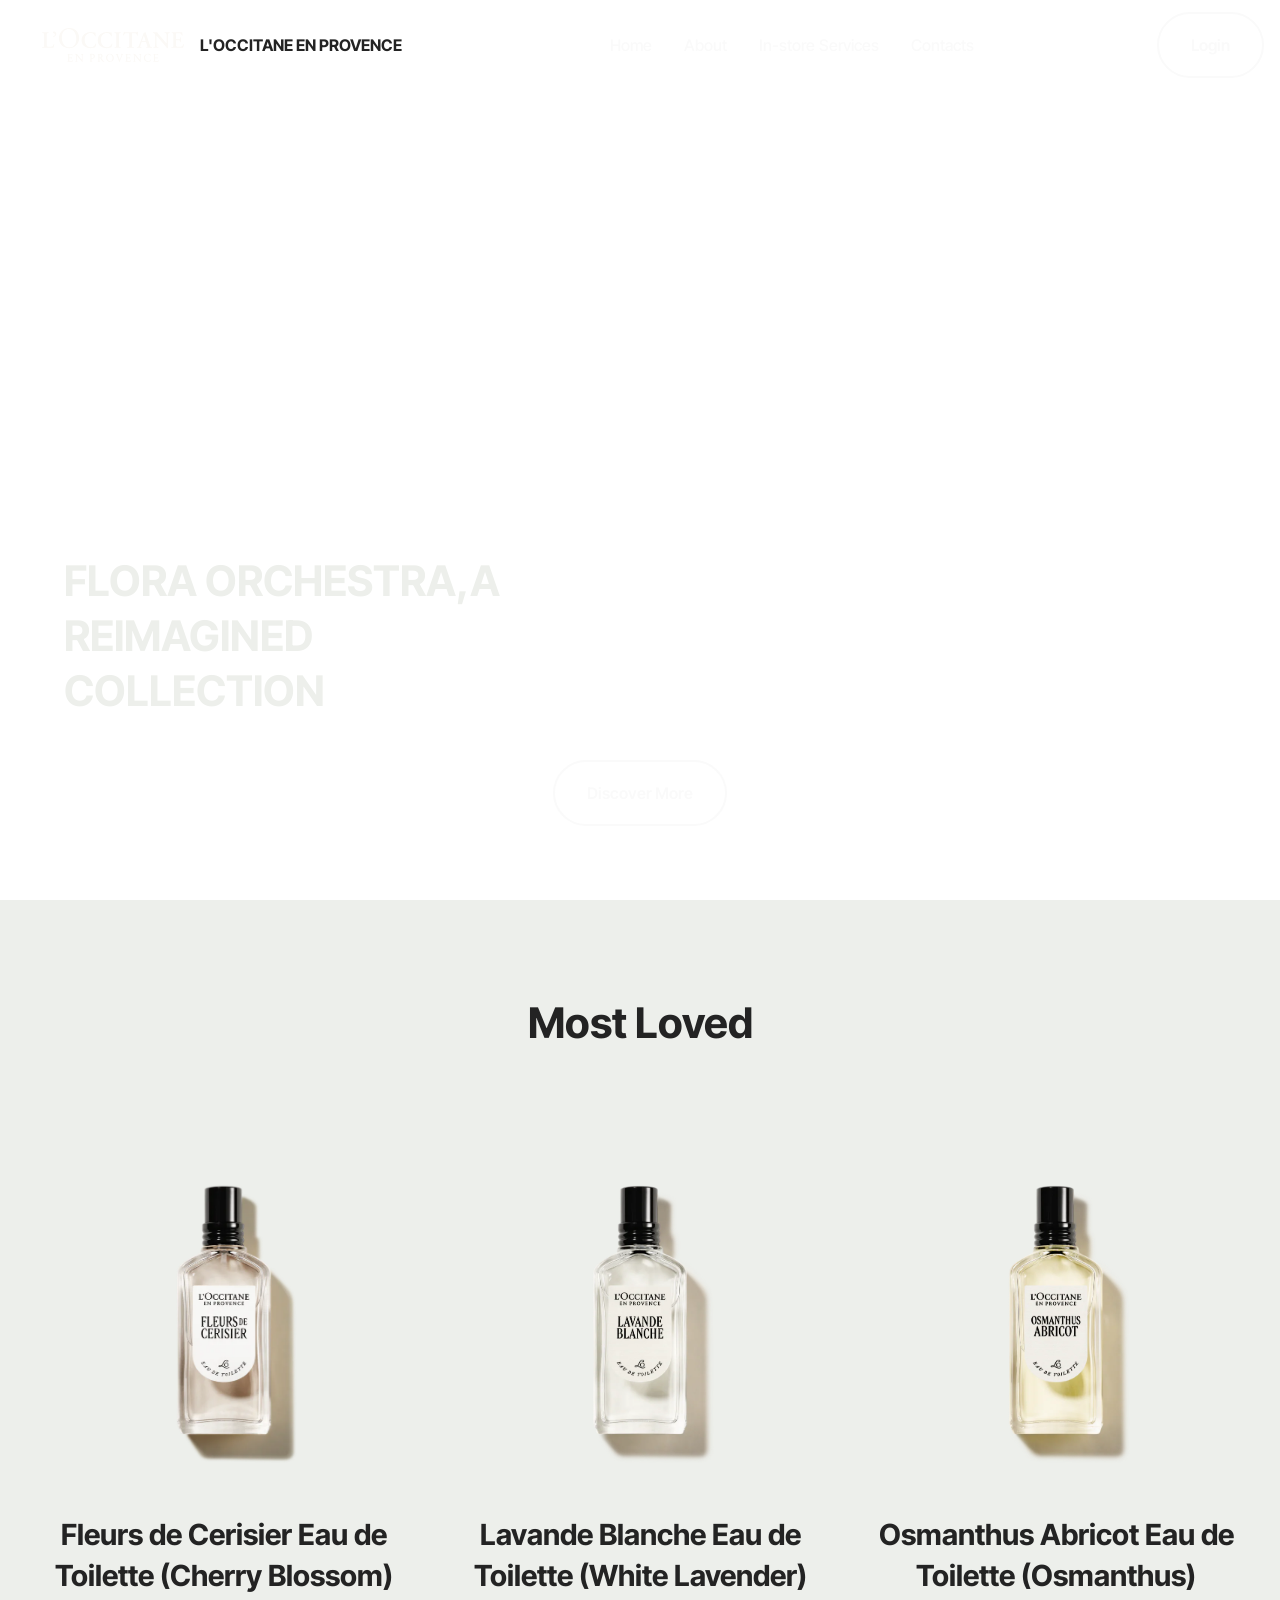
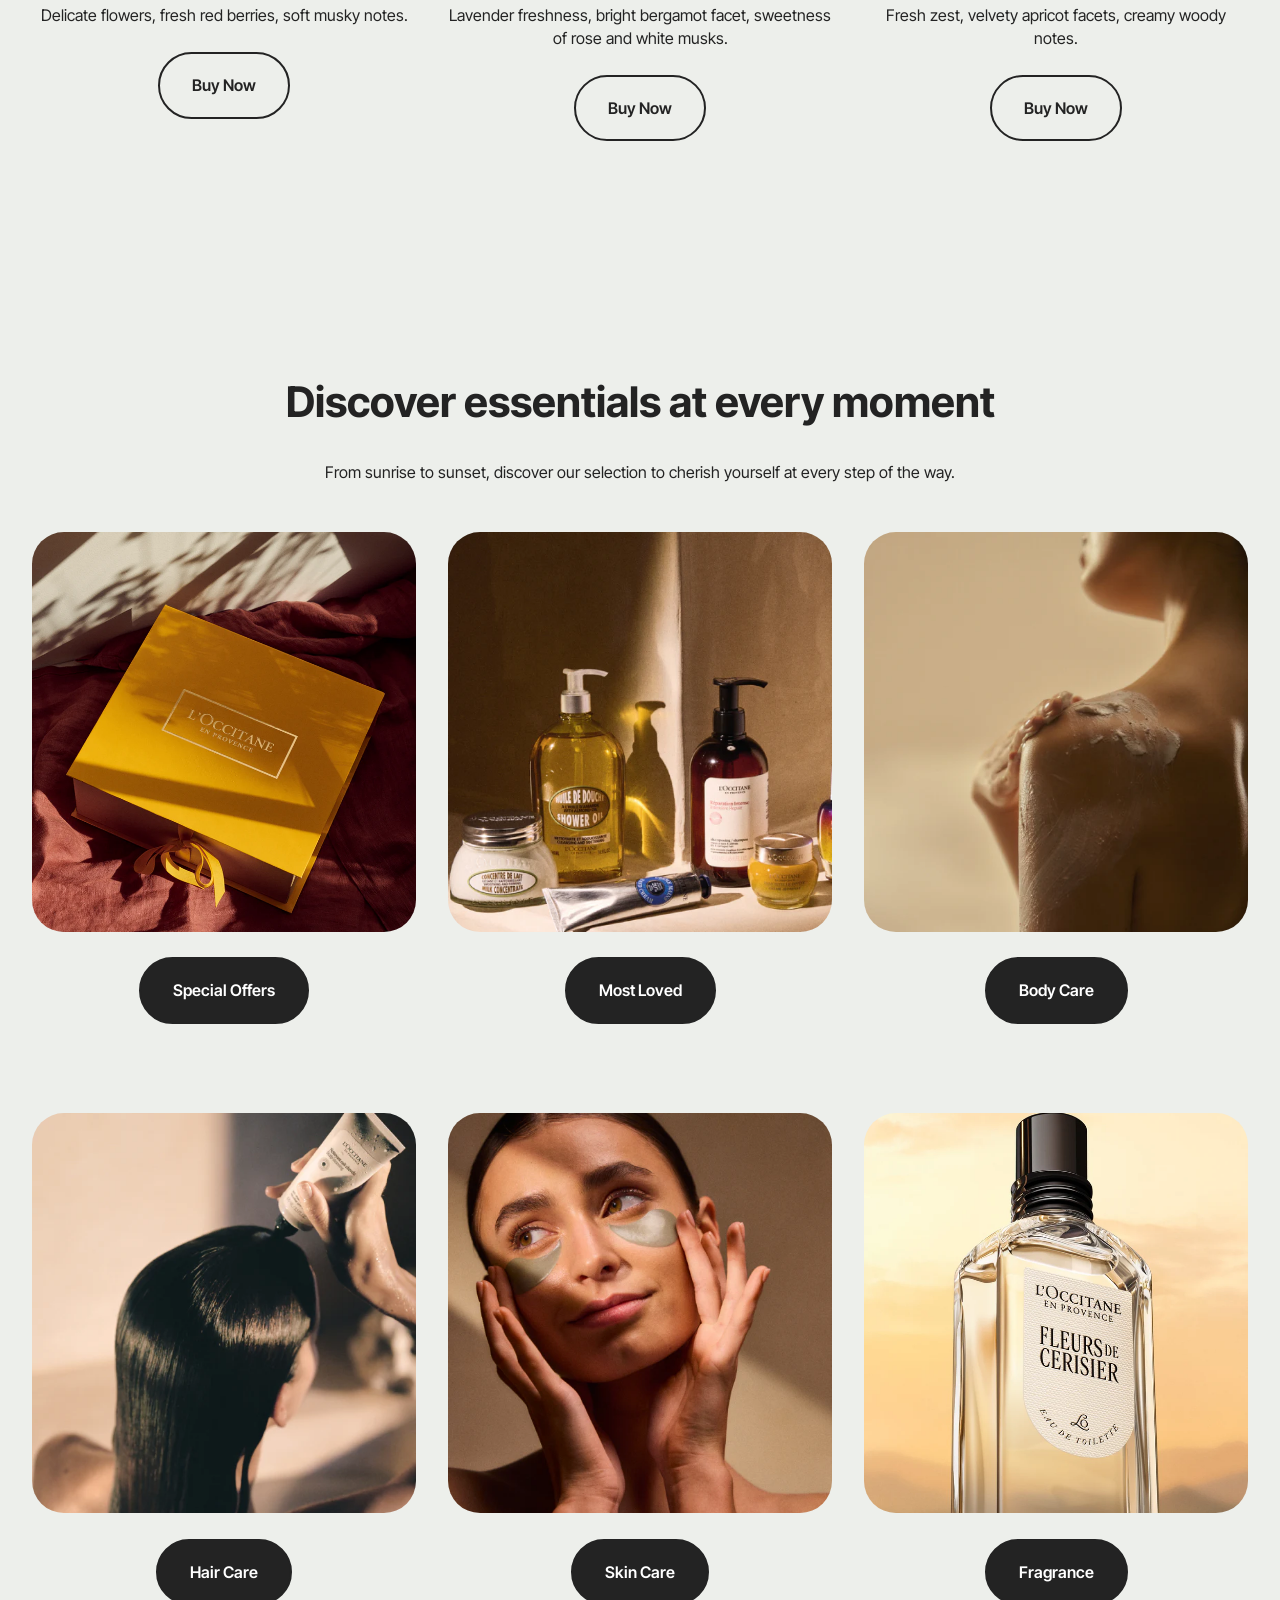
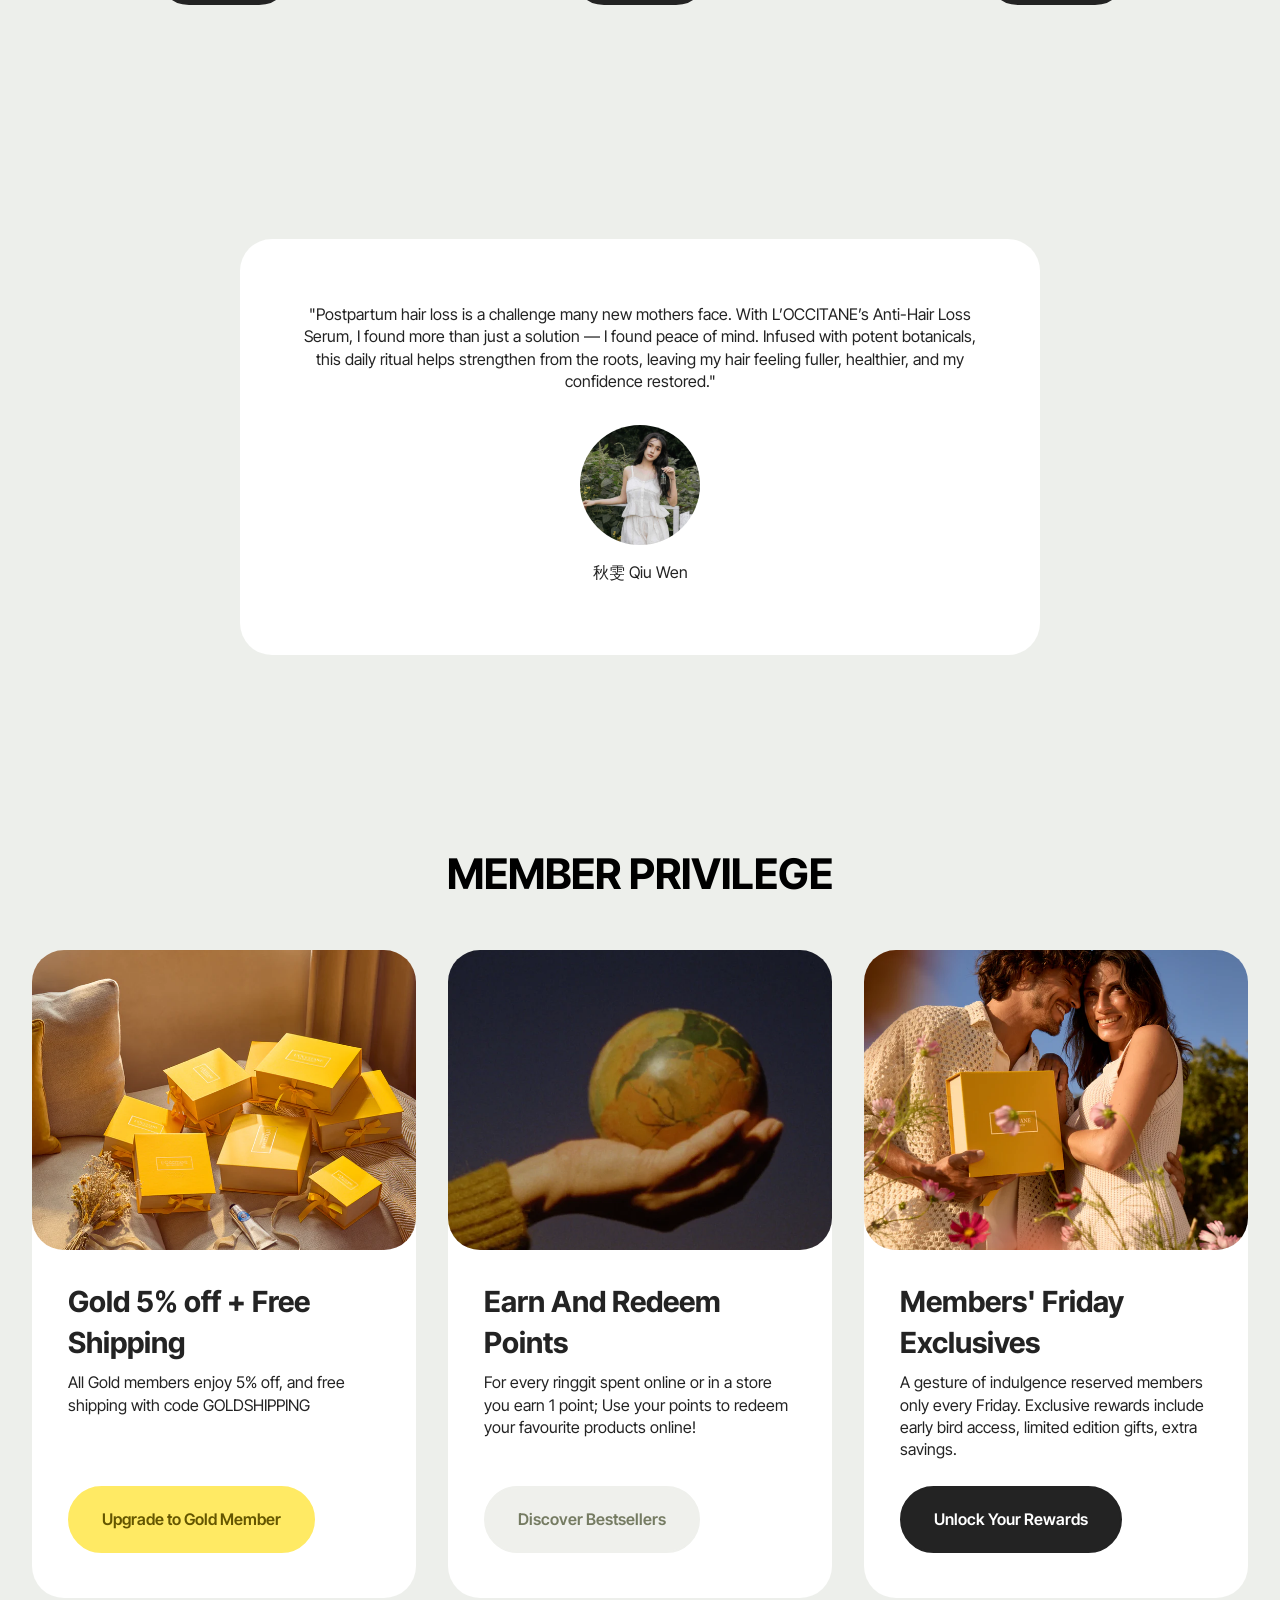
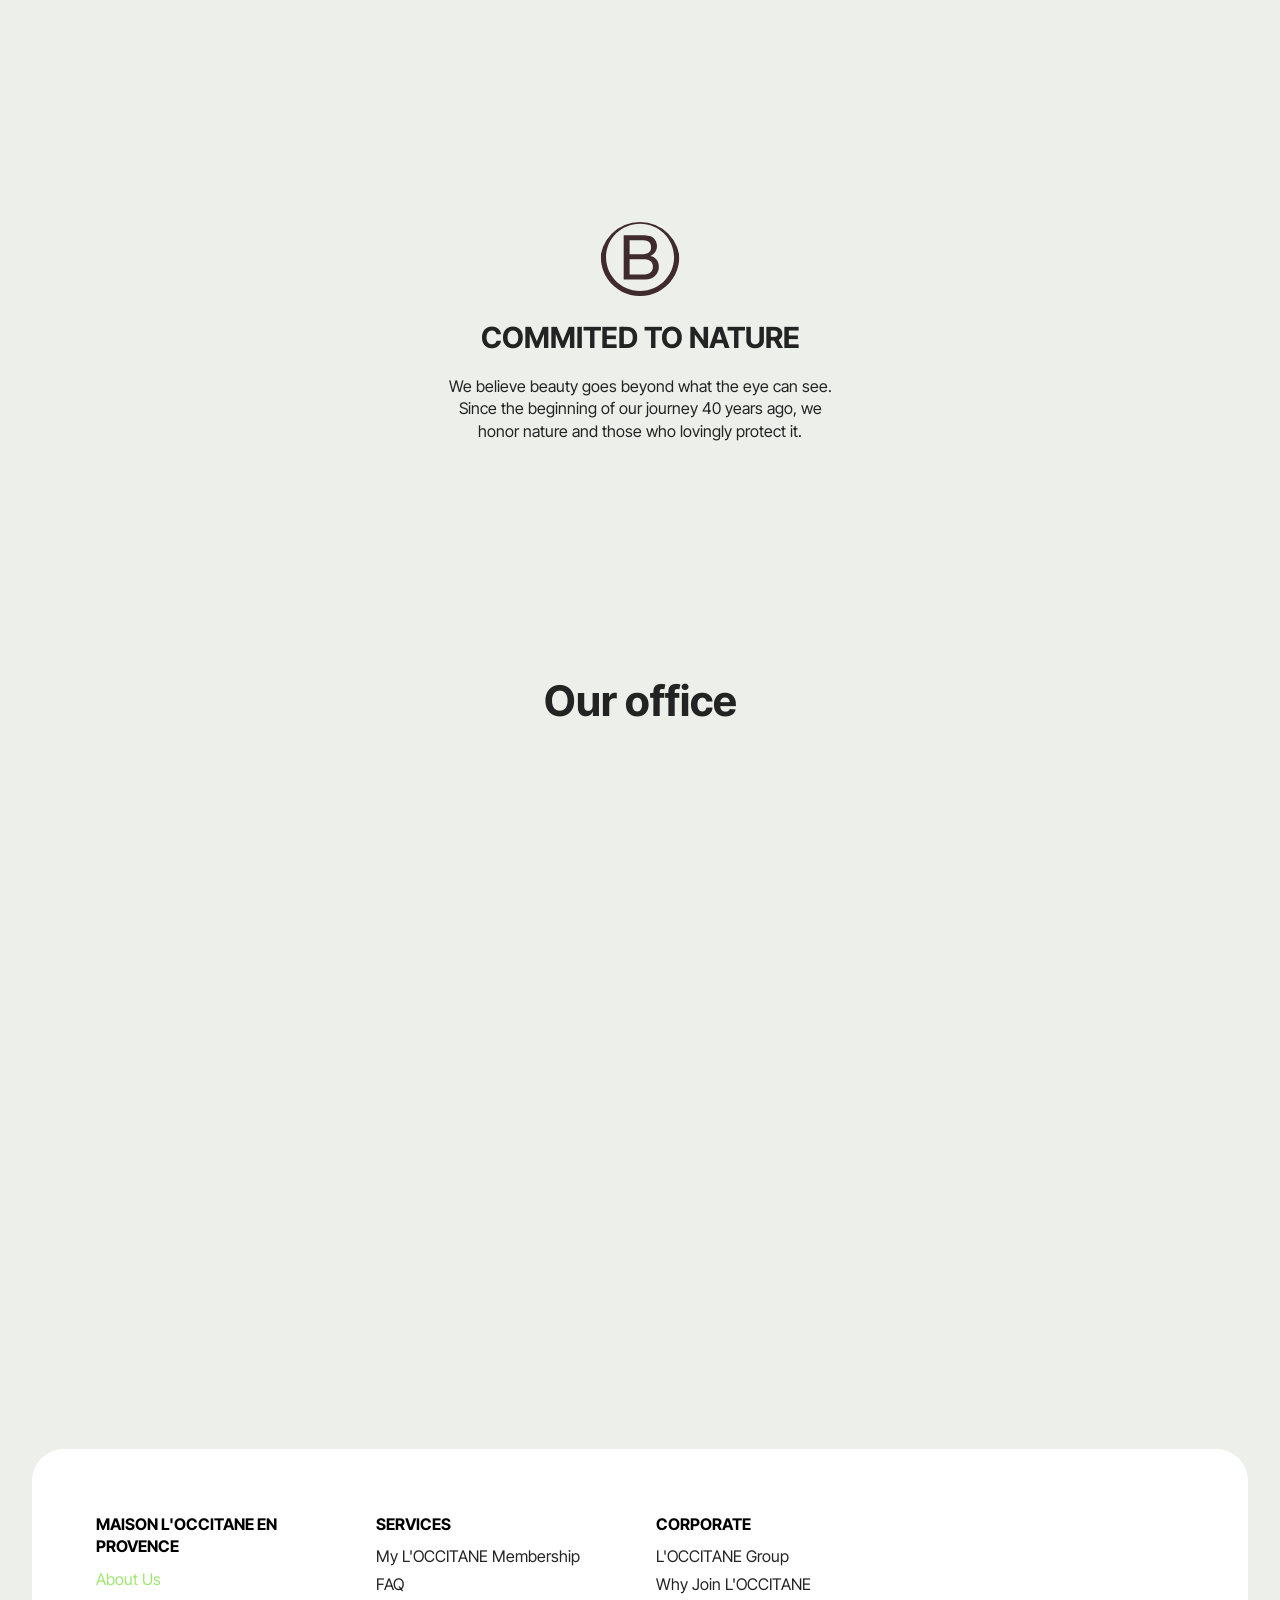
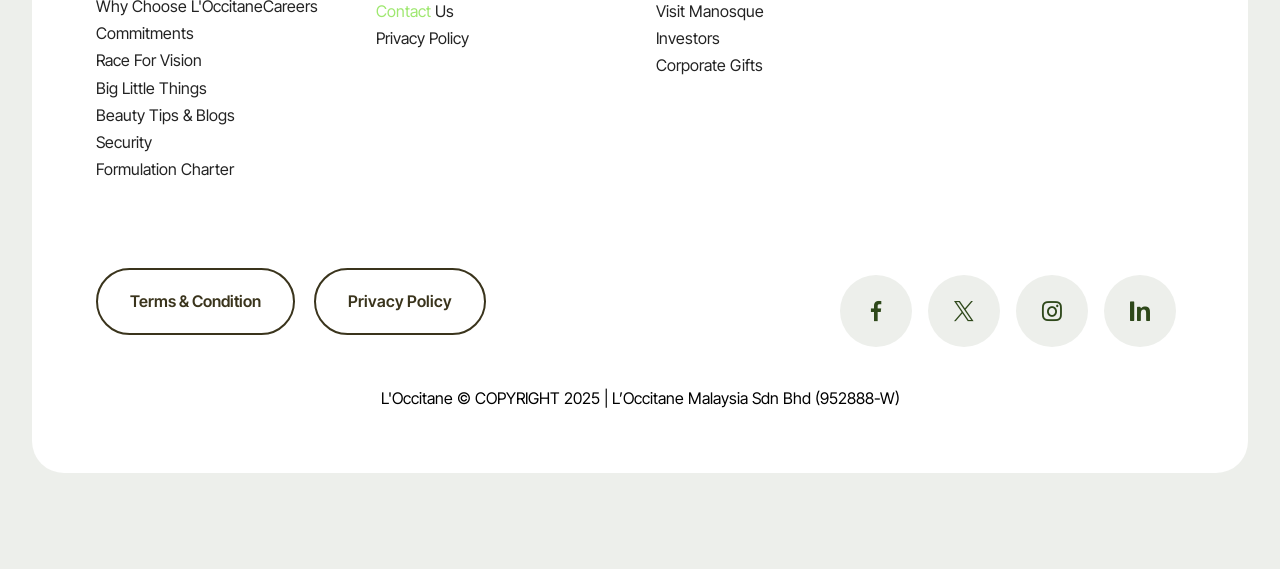
==== commit 2f4a8ad5: "Update index.html" ====
--- a/index.html
+++ b/index.html
@@ -463,8 +463,8 @@
 			</div>
 		</div>
 	</div>
-</section><section class="display-7" style="padding: 0;align-items: center;justify-content: center;flex-wrap: wrap;    align-content: center;display: flex;position: relative;height: 4rem;"><a href="https://mobiri.se/4250552" style="flex: 1 1;height: 4rem;position: absolute;width: 100%;z-index: 1;"><img alt="" style="height: 4rem;" src="[data-uri]"></a><p style="margin: 0;text-align: center;" class="display-7">&#8204;</p><a style="z-index:1" href="https://mobirise.com/builder/ai-website-creator.html">Free AI Website Creator</a></section><script src="assets/bootstrap/js/bootstrap.bundle.min.js"></script>  <script src="assets/smoothscroll/smooth-scroll.js"></script>  <script src="assets/ytplayer/index.js"></script>  <script src="assets/dropdown/js/navbar-dropdown.js"></script>  <script src="assets/vimeoplayer/player.js"></script>  <script src="assets/theme/js/script.js"></script>  
+</section>
   
   
 </body>
-</html>+</html>
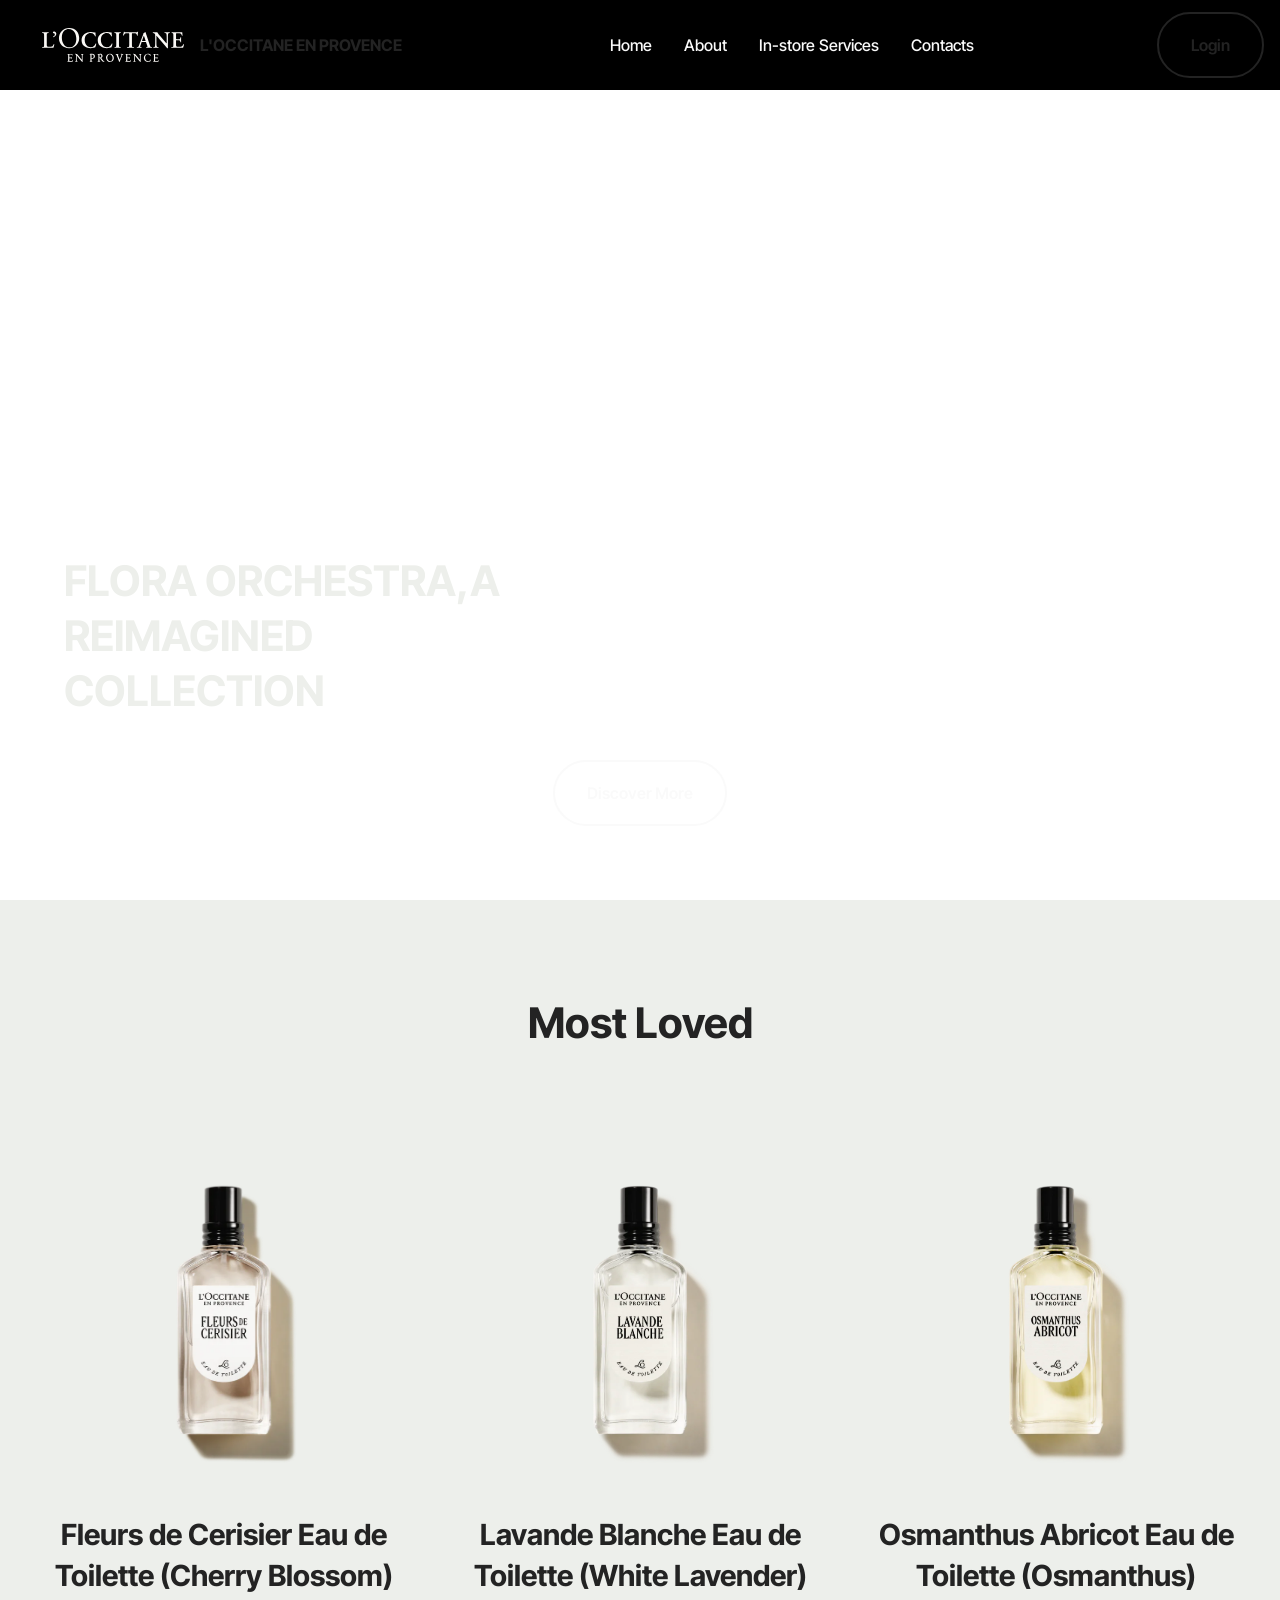
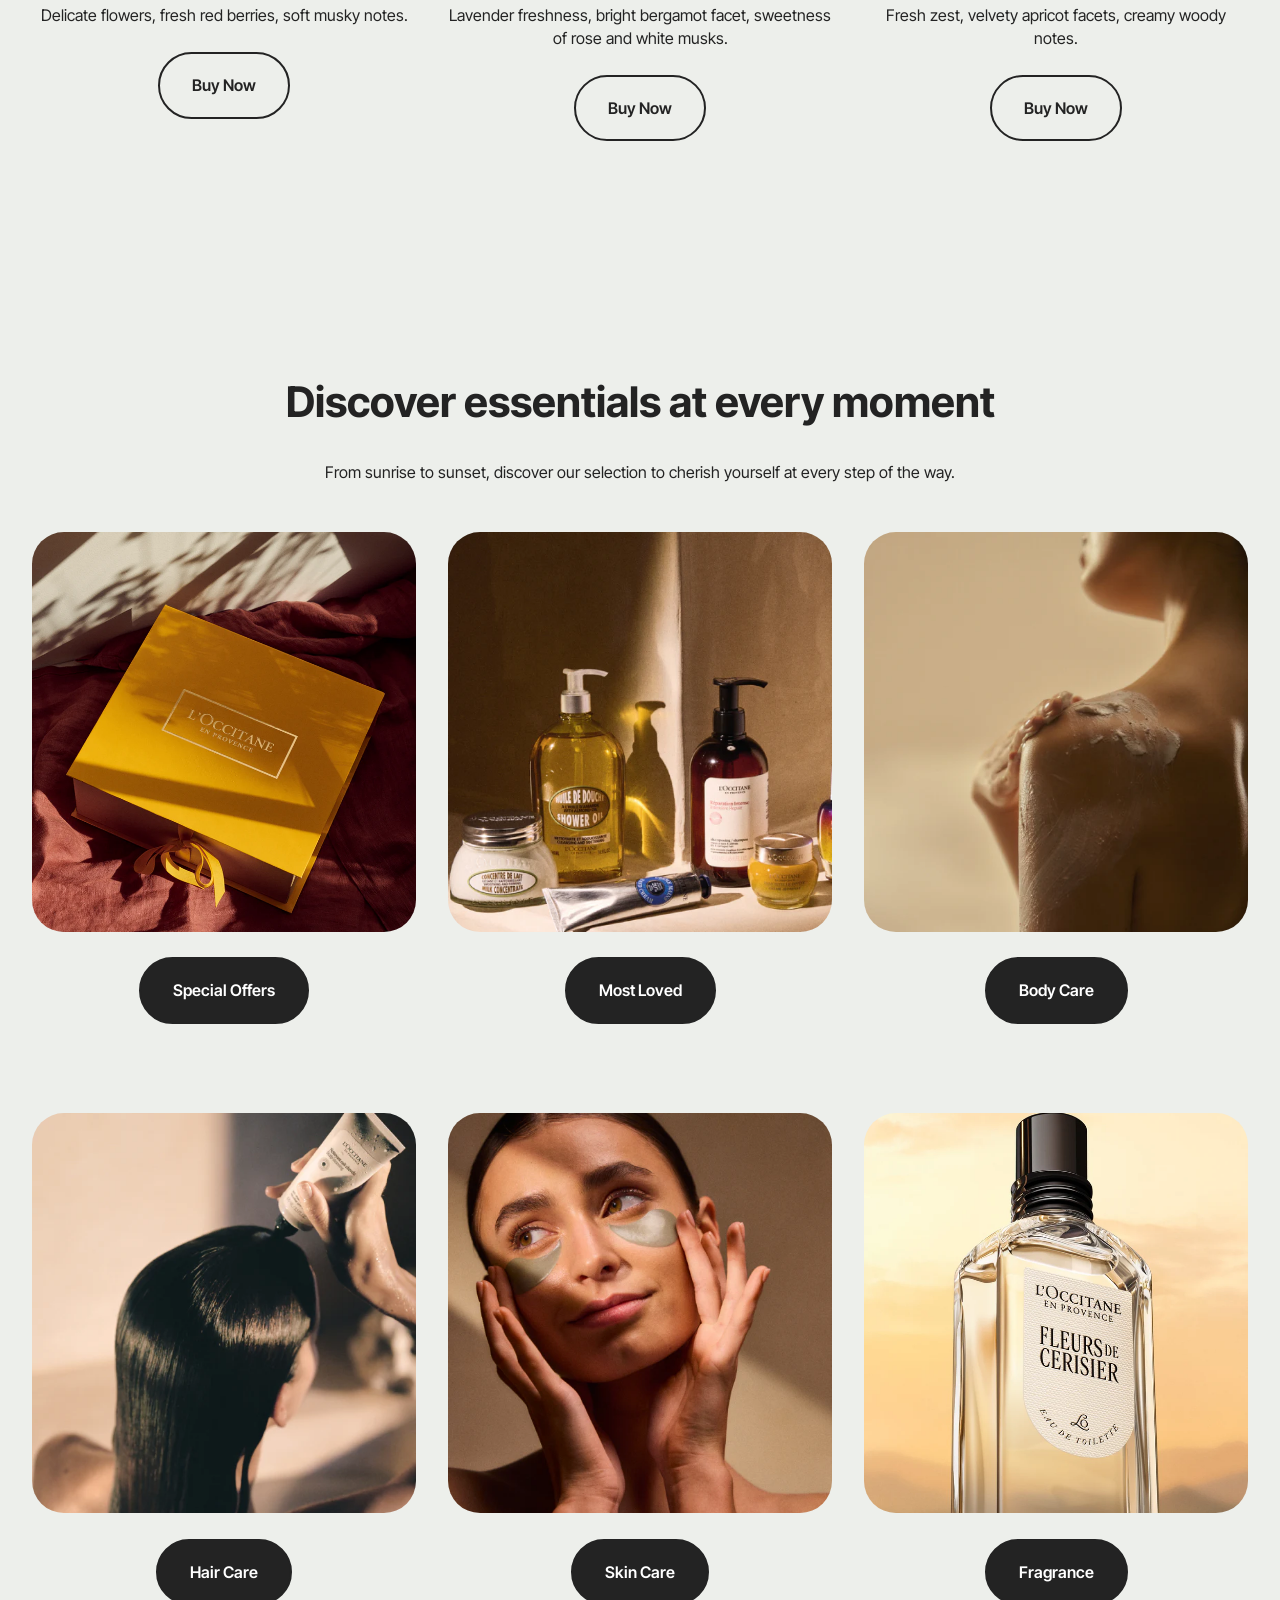
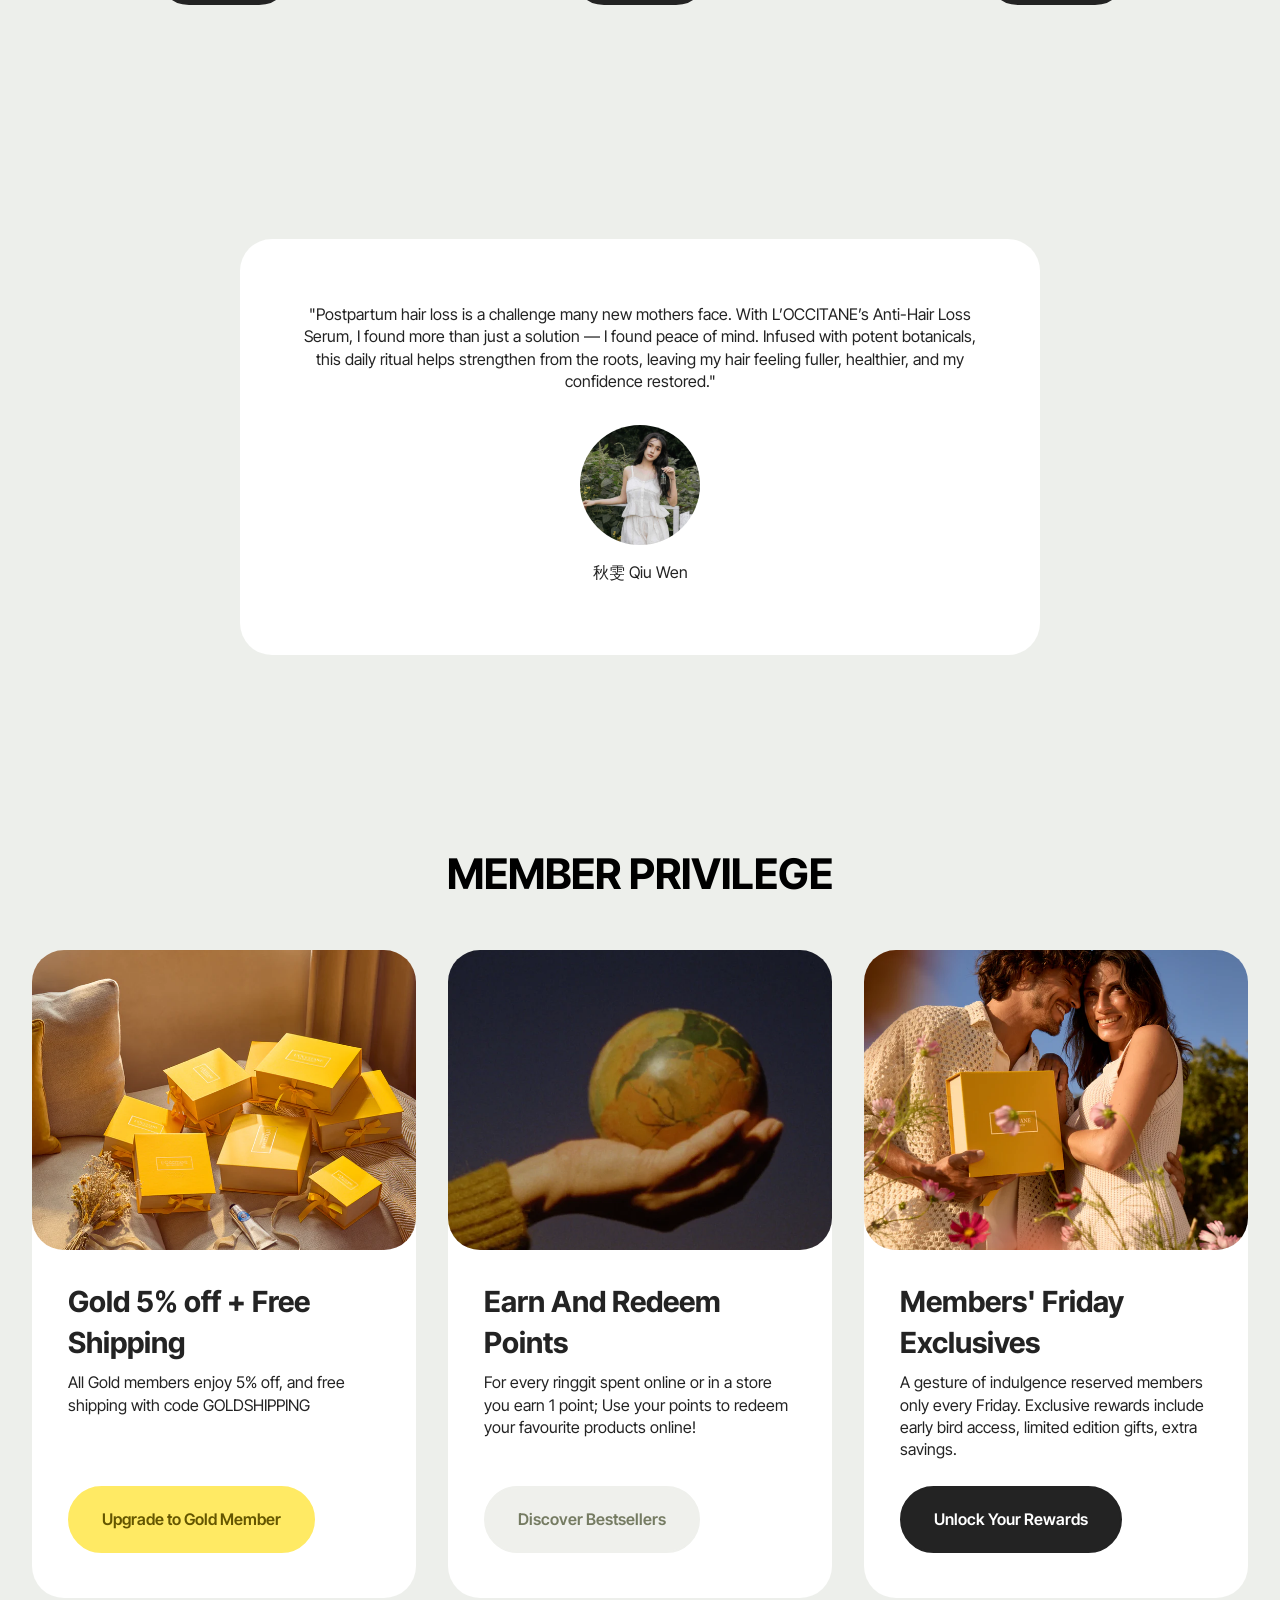
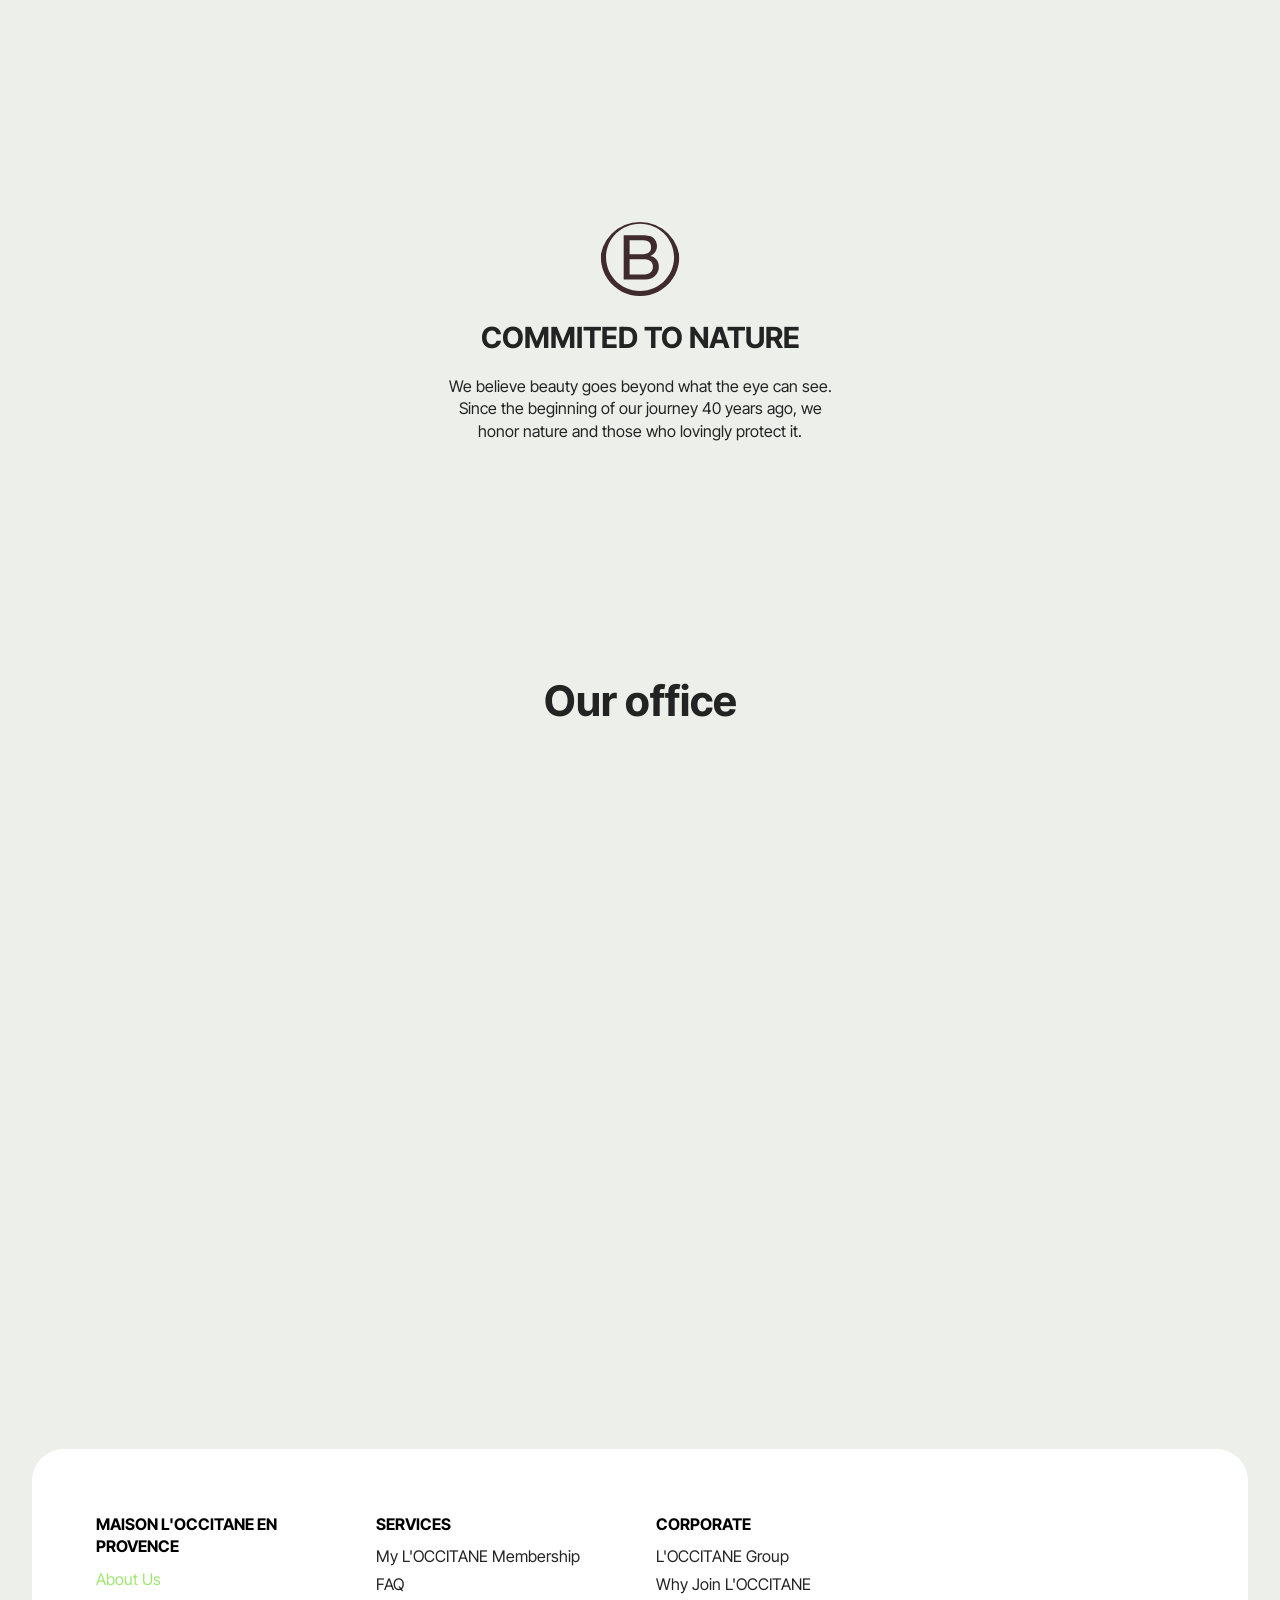
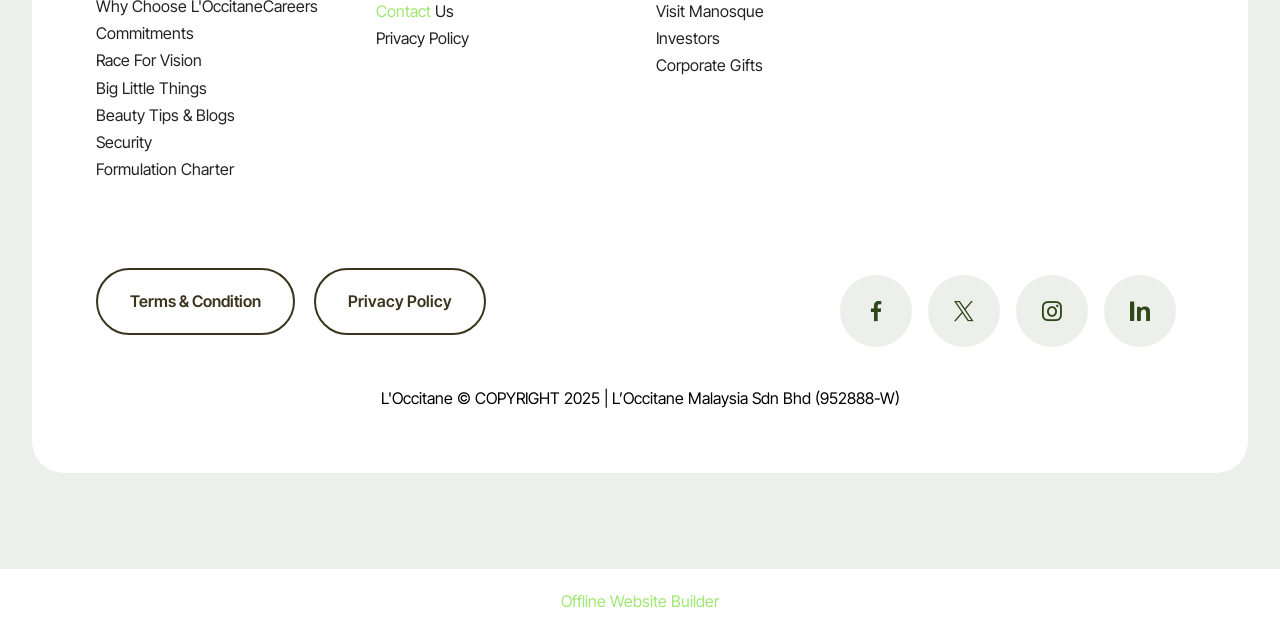
==== commit 5829c888: "create github pages" ====
--- a/index.html
+++ b/index.html
@@ -23,7 +23,7 @@
   <link rel="stylesheet" href="assets/theme/css/style.css">
   <link rel="preload" href="https://fonts.googleapis.com/css?family=Inter+Tight:100,200,300,400,500,600,700,800,900,100i,200i,300i,400i,500i,600i,700i,800i,900i&display=swap" as="style" onload="this.onload=null;this.rel='stylesheet'">
   <noscript><link rel="stylesheet" href="https://fonts.googleapis.com/css?family=Inter+Tight:100,200,300,400,500,600,700,800,900,100i,200i,300i,400i,500i,600i,700i,800i,900i&display=swap"></noscript>
-  <link rel="preload" as="style" href="assets/mobirise/css/mbr-additional.css?v=JWqmTB"><link rel="stylesheet" href="assets/mobirise/css/mbr-additional.css?v=JWqmTB" type="text/css">
+  <link rel="preload" as="style" href="assets/mobirise/css/mbr-additional.css?v=hMBRsc"><link rel="stylesheet" href="assets/mobirise/css/mbr-additional.css?v=hMBRsc" type="text/css">
 
   
   
@@ -34,7 +34,7 @@
   <section data-bs-version="5.1" class="menu menu6 cid-uYOzyYFF2a" once="menu" id="menu06-f">
 	
 
-	<nav class="navbar navbar-dropdown opacityScroll navbar-fixed-top navbar-expand-lg">
+	<nav class="navbar navbar-dropdown opacityScrollOff navbar-fixed-top navbar-expand-lg">
 		<div class="container">
 			<div class="navbar-brand">
 				<span class="navbar-logo">
@@ -52,7 +52,7 @@
 					<span></span>
 				</div>
 			</button>
-			<div class="collapse navbar-collapse opacityScroll" id="navbarSupportedContent">
+			<div class="collapse navbar-collapse opacityScrollOff" id="navbarSupportedContent">
 				<ul class="navbar-nav nav-dropdown" data-app-modern-menu="true"><li class="nav-item">
 						<a class="nav-link link text-white text-primary display-4" href="index.html">Home</a>
 					</li><li class="nav-item"><a class="nav-link link text-white text-primary display-4" href="about.html">About</a></li>
@@ -63,7 +63,7 @@
 						<a class="nav-link link text-white text-primary display-4" href="contact.html">Contacts</a>
 					</li></ul>
 				
-				<div class="navbar-buttons mbr-section-btn"><a class="btn btn-white-outline display-4" href="https://mobiri.se">Login</a></div>
+				<div class="navbar-buttons mbr-section-btn"><a class="btn btn-black-outline display-4" href="https://mobiri.se">Login</a></div>
 			</div>
 		</div>
 	</nav>
@@ -463,8 +463,8 @@
 			</div>
 		</div>
 	</div>
-</section>
+</section><section class="display-7" style="padding: 0;align-items: center;justify-content: center;flex-wrap: wrap;    align-content: center;display: flex;position: relative;height: 4rem;"><a href="https://mobiri.se/4250552" style="flex: 1 1;height: 4rem;position: absolute;width: 100%;z-index: 1;"><img alt="" style="height: 4rem;" src="[data-uri]"></a><p style="margin: 0;text-align: center;" class="display-7">&#8204;</p><a style="z-index:1" href="https://mobirise.com/offline-website-builder.html">Offline Website Builder</a></section><script src="assets/bootstrap/js/bootstrap.bundle.min.js"></script>  <script src="assets/smoothscroll/smooth-scroll.js"></script>  <script src="assets/ytplayer/index.js"></script>  <script src="assets/dropdown/js/navbar-dropdown.js"></script>  <script src="assets/vimeoplayer/player.js"></script>  <script src="assets/theme/js/script.js"></script>  
   
   
 </body>
-</html>
+</html>
--- a/assets/mobirise/css/mbr-additional.css
+++ b/assets/mobirise/css/mbr-additional.css
@@ -1144,7 +1144,7 @@
   width: 30px;
   height: 2px;
   border-right: 5px;
-  background-color: #ffffff;
+  background-color: #000000;
 }
 .cid-uYOzyYFF2a button.navbar-toggler .hamburger span:nth-child(1) {
   top: 0;
@@ -2266,7 +2266,7 @@
   width: 30px;
   height: 2px;
   border-right: 5px;
-  background-color: #ffffff;
+  background-color: #000000;
 }
 .cid-uYOzyYFF2a button.navbar-toggler .hamburger span:nth-child(1) {
   top: 0;
@@ -3252,7 +3252,7 @@
   width: 30px;
   height: 2px;
   border-right: 5px;
-  background-color: #ffffff;
+  background-color: #000000;
 }
 .cid-uYUSoUeyc8 button.navbar-toggler .hamburger span:nth-child(1) {
   top: 0;
@@ -4195,7 +4195,7 @@
   width: 30px;
   height: 2px;
   border-right: 5px;
-  background-color: #ffffff;
+  background-color: #000000;
 }
 .cid-uYV27uUBDn button.navbar-toggler .hamburger span:nth-child(1) {
   top: 0;
@@ -5150,7 +5150,7 @@
   width: 30px;
   height: 2px;
   border-right: 5px;
-  background-color: #ffffff;
+  background-color: #000000;
 }
 .cid-uYOzyYFF2a button.navbar-toggler .hamburger span:nth-child(1) {
   top: 0;
@@ -5855,7 +5855,7 @@
   width: 30px;
   height: 2px;
   border-right: 5px;
-  background-color: #ffffff;
+  background-color: #000000;
 }
 .cid-uYOzyYFF2a button.navbar-toggler .hamburger span:nth-child(1) {
   top: 0;
@@ -6732,7 +6732,7 @@
   width: 30px;
   height: 2px;
   border-right: 5px;
-  background-color: #ffffff;
+  background-color: #000000;
 }
 .cid-uYVibVxcQR button.navbar-toggler .hamburger span:nth-child(1) {
   top: 0;
@@ -7609,7 +7609,7 @@
   width: 30px;
   height: 2px;
   border-right: 5px;
-  background-color: #ffffff;
+  background-color: #000000;
 }
 .cid-uYVp7x8OsT button.navbar-toggler .hamburger span:nth-child(1) {
   top: 0;
--- a/assets/mobirise/css/mbr-additional.css
+++ b/assets/mobirise/css/mbr-additional.css
@@ -1144,7 +1144,7 @@
   width: 30px;
   height: 2px;
   border-right: 5px;
-  background-color: #ffffff;
+  background-color: #000000;
 }
 .cid-uYOzyYFF2a button.navbar-toggler .hamburger span:nth-child(1) {
   top: 0;
@@ -2266,7 +2266,7 @@
   width: 30px;
   height: 2px;
   border-right: 5px;
-  background-color: #ffffff;
+  background-color: #000000;
 }
 .cid-uYOzyYFF2a button.navbar-toggler .hamburger span:nth-child(1) {
   top: 0;
@@ -3252,7 +3252,7 @@
   width: 30px;
   height: 2px;
   border-right: 5px;
-  background-color: #ffffff;
+  background-color: #000000;
 }
 .cid-uYUSoUeyc8 button.navbar-toggler .hamburger span:nth-child(1) {
   top: 0;
@@ -4195,7 +4195,7 @@
   width: 30px;
   height: 2px;
   border-right: 5px;
-  background-color: #ffffff;
+  background-color: #000000;
 }
 .cid-uYV27uUBDn button.navbar-toggler .hamburger span:nth-child(1) {
   top: 0;
@@ -5150,7 +5150,7 @@
   width: 30px;
   height: 2px;
   border-right: 5px;
-  background-color: #ffffff;
+  background-color: #000000;
 }
 .cid-uYOzyYFF2a button.navbar-toggler .hamburger span:nth-child(1) {
   top: 0;
@@ -5855,7 +5855,7 @@
   width: 30px;
   height: 2px;
   border-right: 5px;
-  background-color: #ffffff;
+  background-color: #000000;
 }
 .cid-uYOzyYFF2a button.navbar-toggler .hamburger span:nth-child(1) {
   top: 0;
@@ -6732,7 +6732,7 @@
   width: 30px;
   height: 2px;
   border-right: 5px;
-  background-color: #ffffff;
+  background-color: #000000;
 }
 .cid-uYVibVxcQR button.navbar-toggler .hamburger span:nth-child(1) {
   top: 0;
@@ -7609,7 +7609,7 @@
   width: 30px;
   height: 2px;
   border-right: 5px;
-  background-color: #ffffff;
+  background-color: #000000;
 }
 .cid-uYVp7x8OsT button.navbar-toggler .hamburger span:nth-child(1) {
   top: 0;
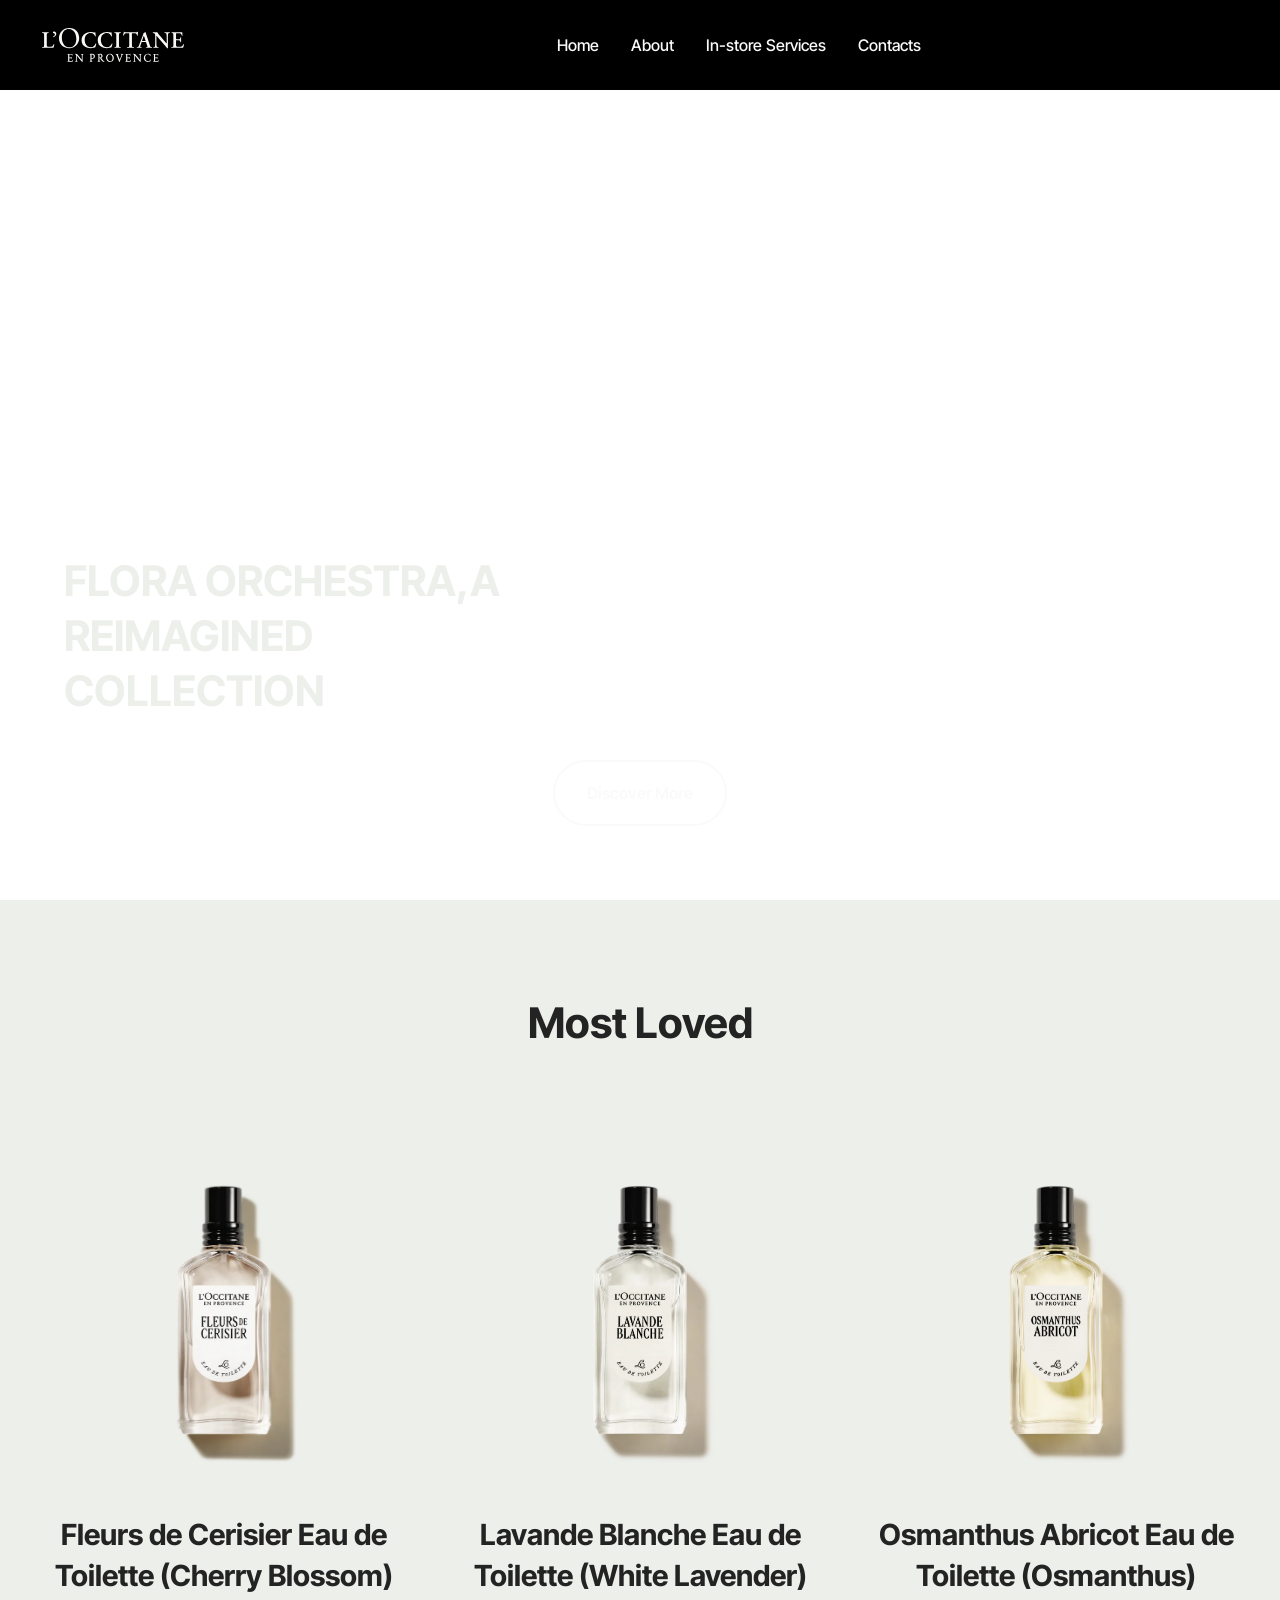
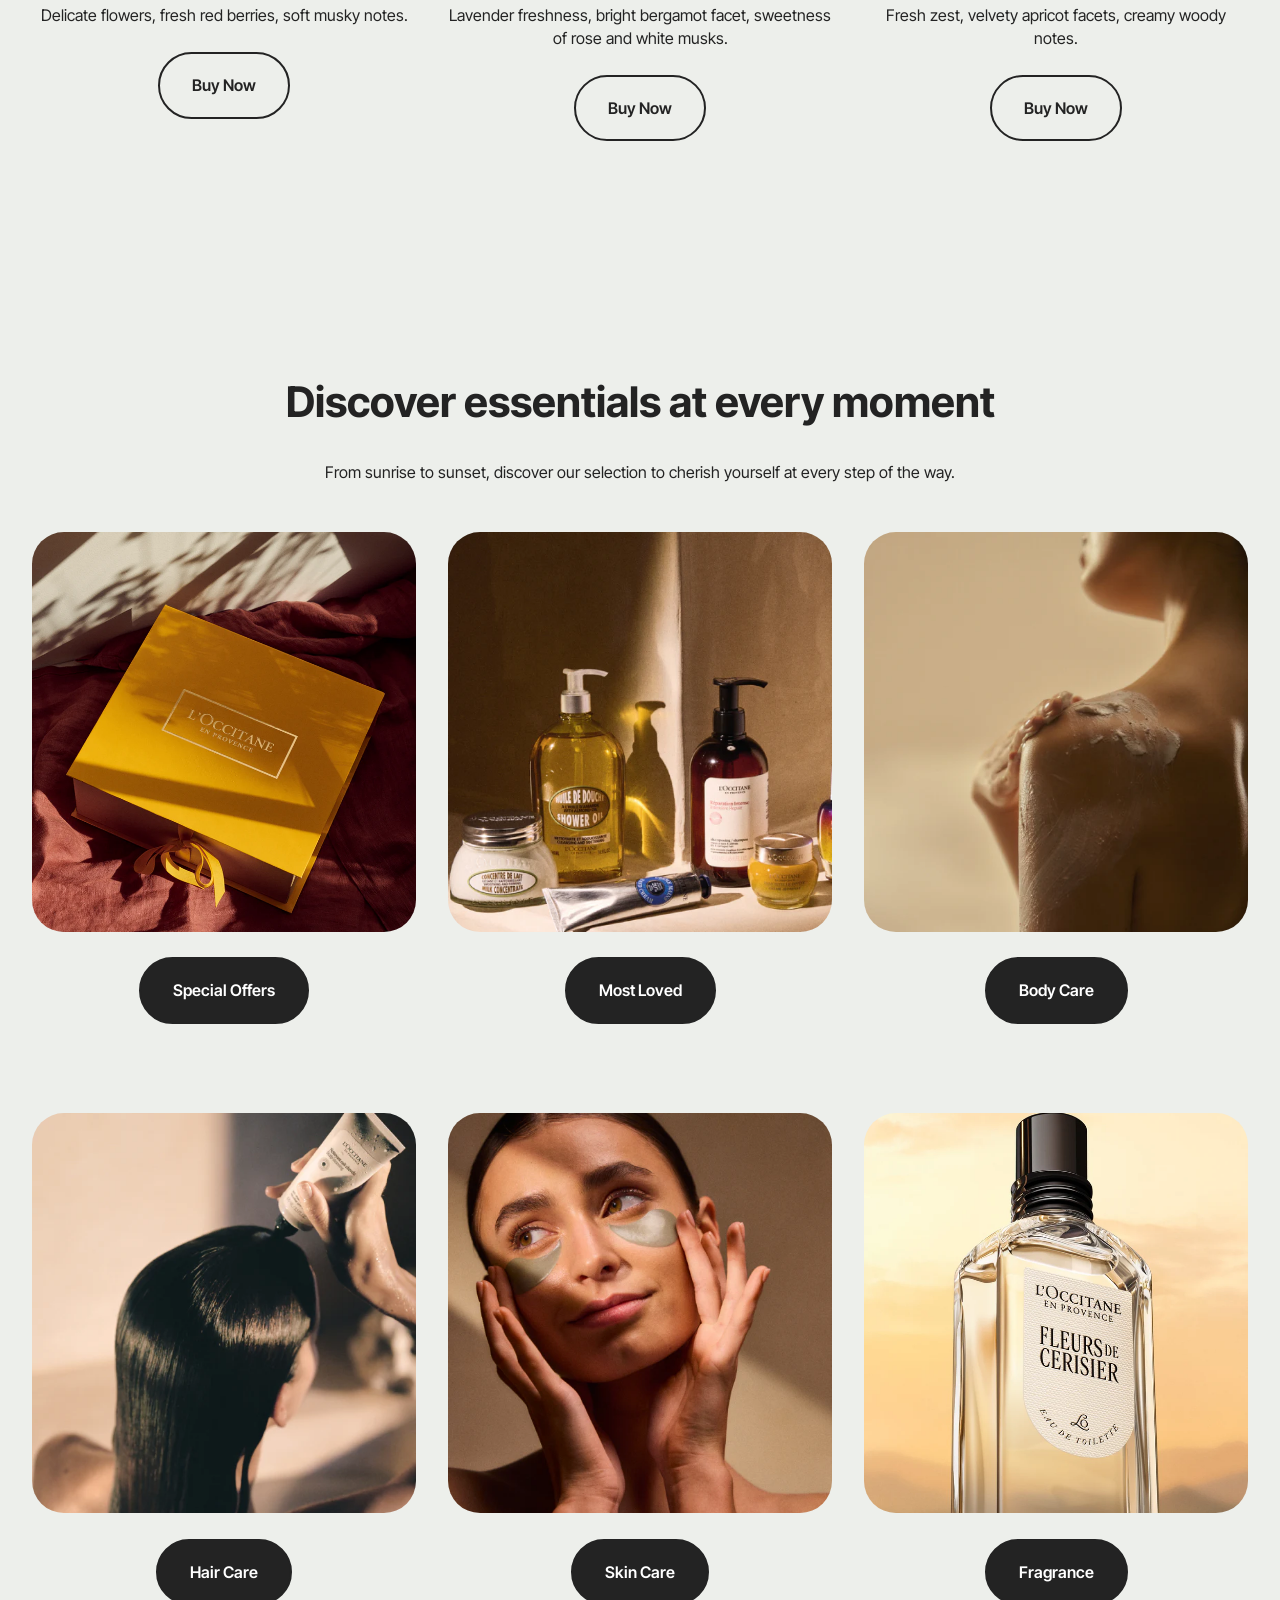
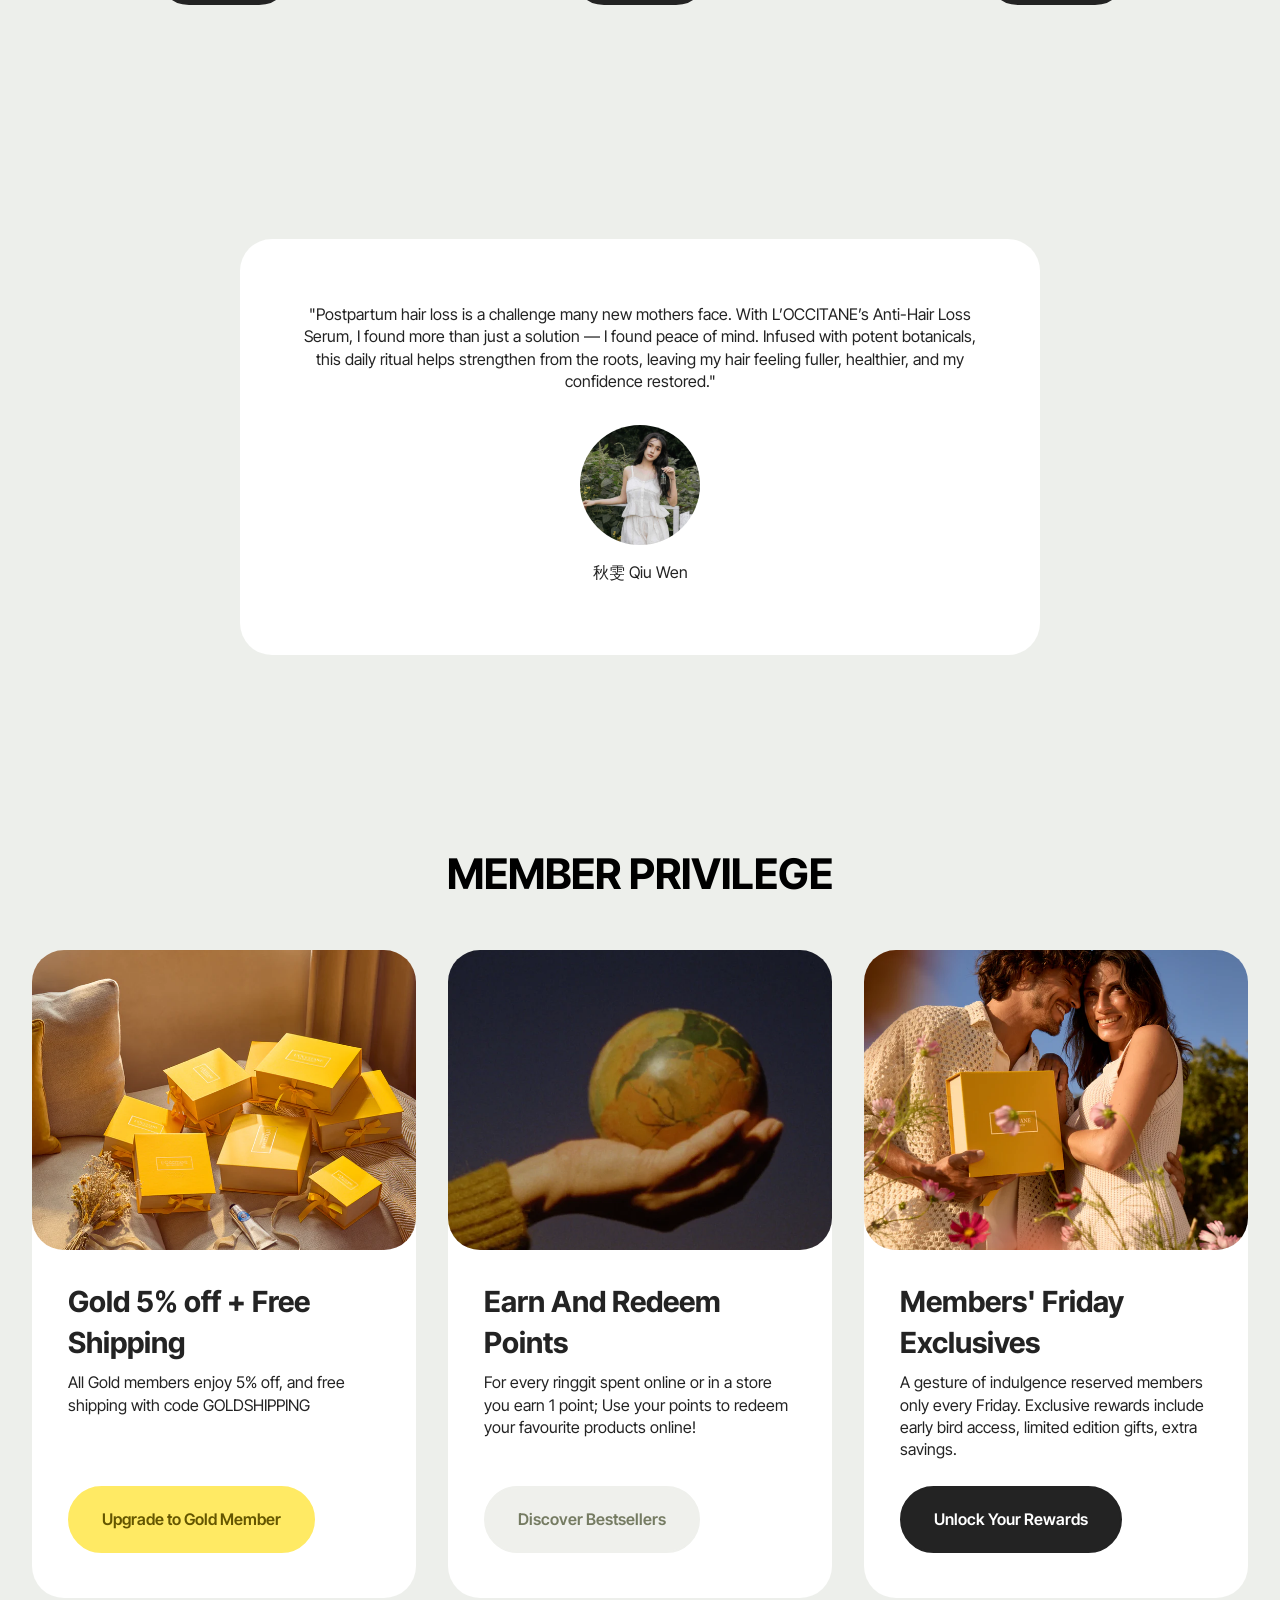
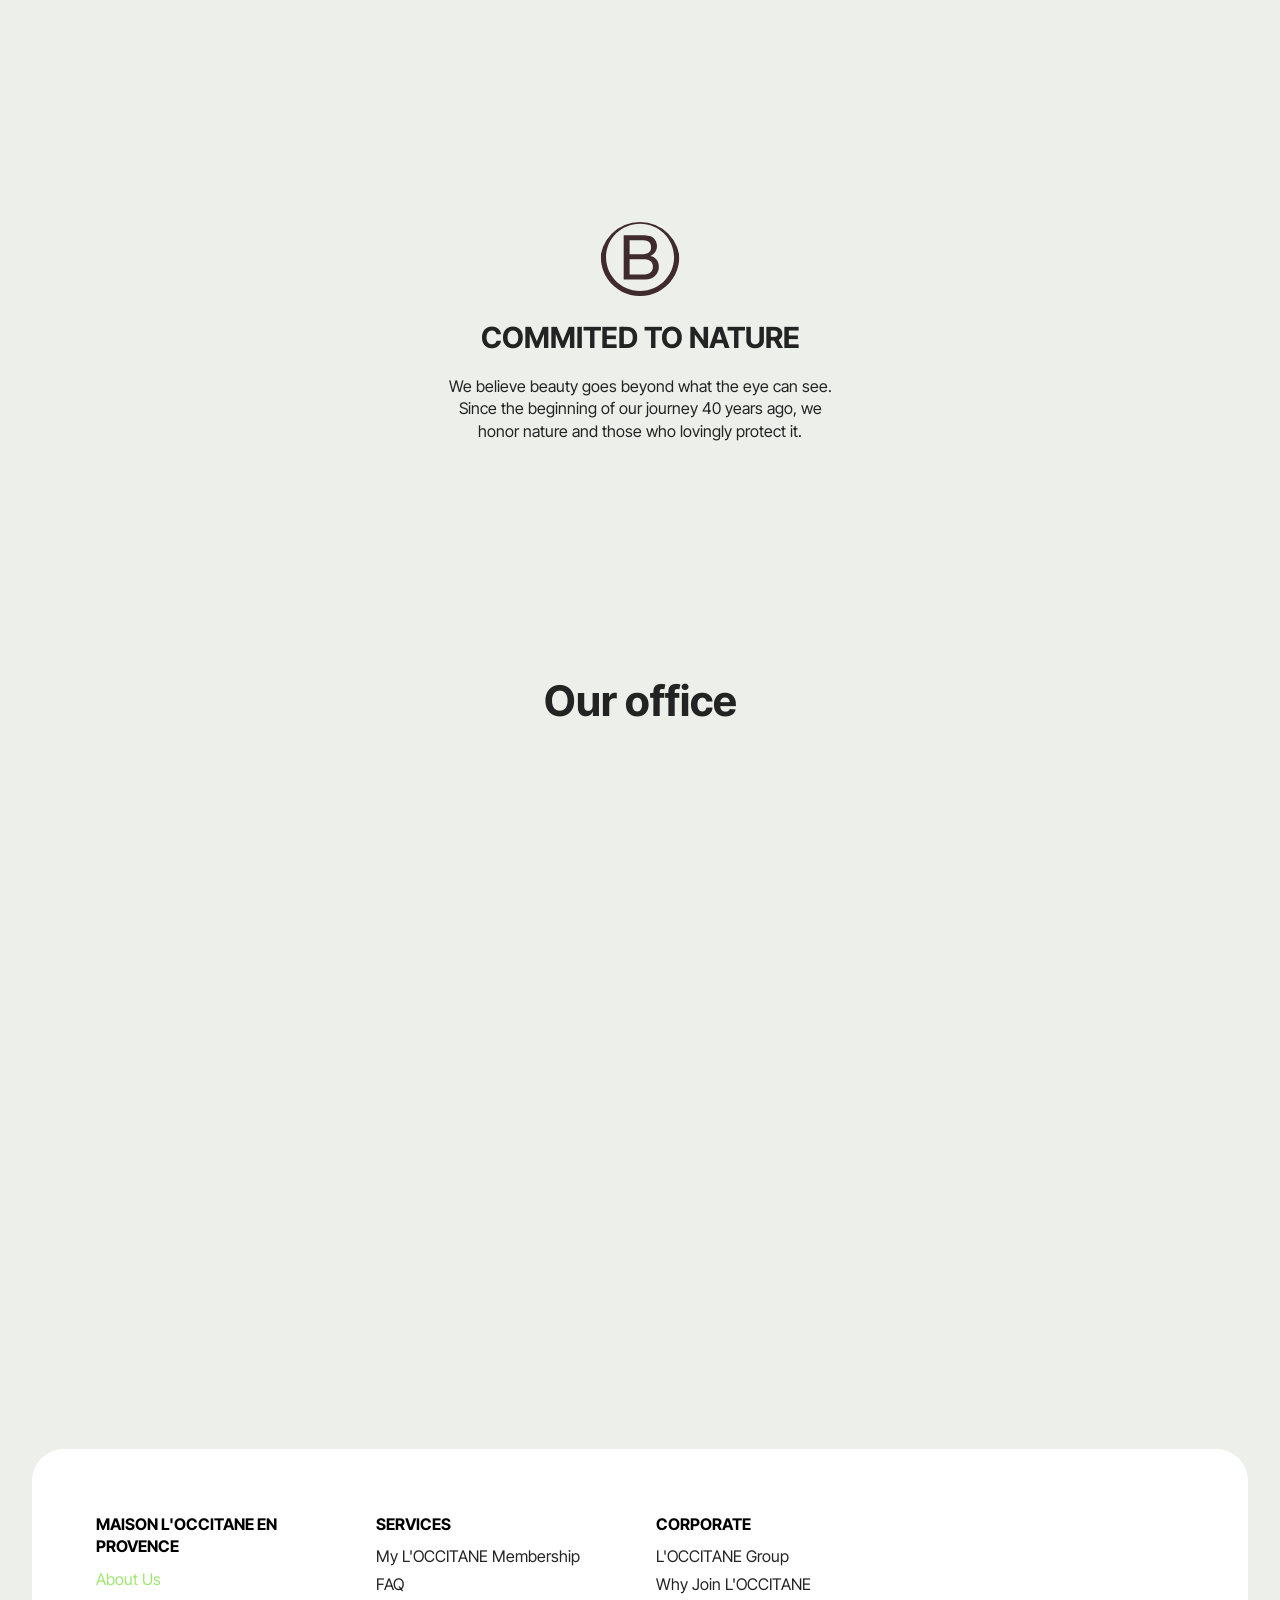
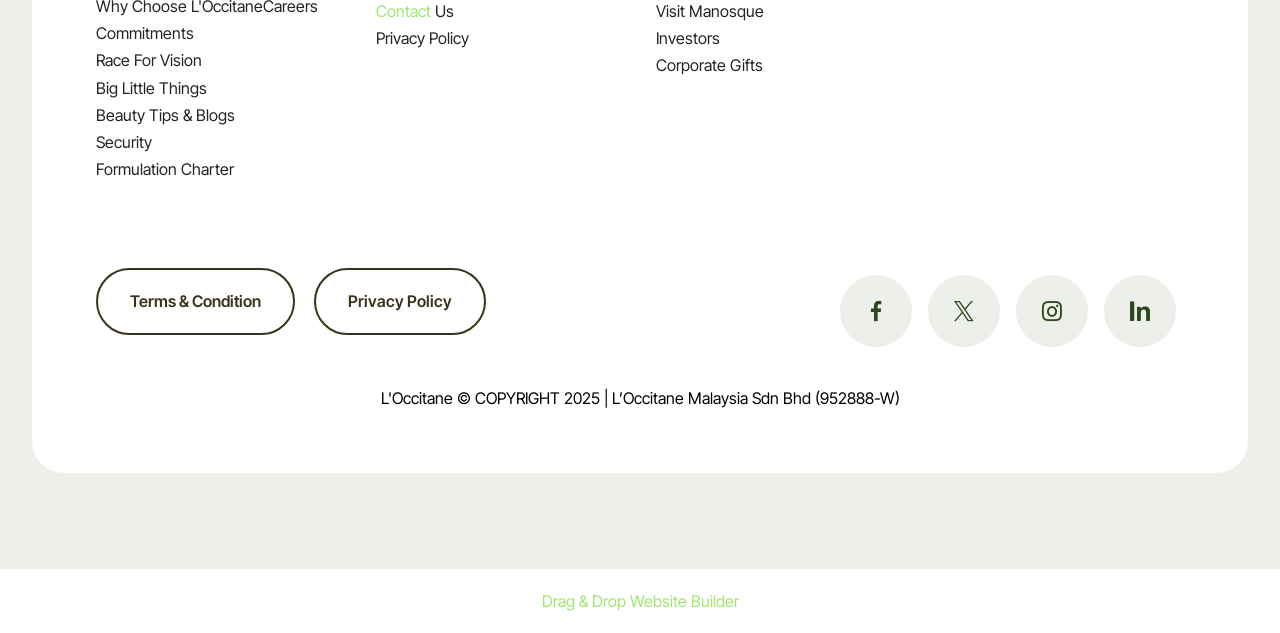
==== commit 6d8d307d: "create github pages" ====
--- a/index.html
+++ b/index.html
@@ -23,7 +23,7 @@
   <link rel="stylesheet" href="assets/theme/css/style.css">
   <link rel="preload" href="https://fonts.googleapis.com/css?family=Inter+Tight:100,200,300,400,500,600,700,800,900,100i,200i,300i,400i,500i,600i,700i,800i,900i&display=swap" as="style" onload="this.onload=null;this.rel='stylesheet'">
   <noscript><link rel="stylesheet" href="https://fonts.googleapis.com/css?family=Inter+Tight:100,200,300,400,500,600,700,800,900,100i,200i,300i,400i,500i,600i,700i,800i,900i&display=swap"></noscript>
-  <link rel="preload" as="style" href="assets/mobirise/css/mbr-additional.css?v=hMBRsc"><link rel="stylesheet" href="assets/mobirise/css/mbr-additional.css?v=hMBRsc" type="text/css">
+  <link rel="preload" as="style" href="assets/mobirise/css/mbr-additional.css?v=uM5iIY"><link rel="stylesheet" href="assets/mobirise/css/mbr-additional.css?v=uM5iIY" type="text/css">
 
   
   
@@ -42,7 +42,7 @@
 						<img src="assets/images/logotype-blancbrule.svg" alt="Mobirise Website Builder" style="height: 2.1rem;">
 					</a>
 				</span>
-				<span class="navbar-caption-wrap"><a class="navbar-caption text-black display-4" href="https://mobiri.se">L'OCCITANE EN PROVENCE</a></span>
+				
 			</div>
 			<button class="navbar-toggler" type="button" data-toggle="collapse" data-bs-toggle="collapse" data-target="#navbarSupportedContent" data-bs-target="#navbarSupportedContent" aria-controls="navbarNavAltMarkup" aria-expanded="false" aria-label="Toggle navigation">
 				<div class="hamburger">
@@ -53,7 +53,7 @@
 				</div>
 			</button>
 			<div class="collapse navbar-collapse opacityScrollOff" id="navbarSupportedContent">
-				<ul class="navbar-nav nav-dropdown" data-app-modern-menu="true"><li class="nav-item">
+				<ul class="navbar-nav nav-dropdown nav-right" data-app-modern-menu="true"><li class="nav-item">
 						<a class="nav-link link text-white text-primary display-4" href="index.html">Home</a>
 					</li><li class="nav-item"><a class="nav-link link text-white text-primary display-4" href="about.html">About</a></li>
 					<li class="nav-item">
@@ -63,7 +63,7 @@
 						<a class="nav-link link text-white text-primary display-4" href="contact.html">Contacts</a>
 					</li></ul>
 				
-				<div class="navbar-buttons mbr-section-btn"><a class="btn btn-black-outline display-4" href="https://mobiri.se">Login</a></div>
+				
 			</div>
 		</div>
 	</nav>
@@ -463,7 +463,7 @@
 			</div>
 		</div>
 	</div>
-</section><section class="display-7" style="padding: 0;align-items: center;justify-content: center;flex-wrap: wrap;    align-content: center;display: flex;position: relative;height: 4rem;"><a href="https://mobiri.se/4250552" style="flex: 1 1;height: 4rem;position: absolute;width: 100%;z-index: 1;"><img alt="" style="height: 4rem;" src="[data-uri]"></a><p style="margin: 0;text-align: center;" class="display-7">&#8204;</p><a style="z-index:1" href="https://mobirise.com/offline-website-builder.html">Offline Website Builder</a></section><script src="assets/bootstrap/js/bootstrap.bundle.min.js"></script>  <script src="assets/smoothscroll/smooth-scroll.js"></script>  <script src="assets/ytplayer/index.js"></script>  <script src="assets/dropdown/js/navbar-dropdown.js"></script>  <script src="assets/vimeoplayer/player.js"></script>  <script src="assets/theme/js/script.js"></script>  
+</section><section class="display-7" style="padding: 0;align-items: center;justify-content: center;flex-wrap: wrap;    align-content: center;display: flex;position: relative;height: 4rem;"><a href="https://mobiri.se/4250552" style="flex: 1 1;height: 4rem;position: absolute;width: 100%;z-index: 1;"><img alt="" style="height: 4rem;" src="[data-uri]"></a><p style="margin: 0;text-align: center;" class="display-7">&#8204;</p><a style="z-index:1" href="https://mobirise.com/drag-drop-website-builder.html">Drag & Drop Website Builder</a></section><script src="assets/bootstrap/js/bootstrap.bundle.min.js"></script>  <script src="assets/smoothscroll/smooth-scroll.js"></script>  <script src="assets/ytplayer/index.js"></script>  <script src="assets/dropdown/js/navbar-dropdown.js"></script>  <script src="assets/vimeoplayer/player.js"></script>  <script src="assets/theme/js/script.js"></script>  
   
   
 </body>
--- a/assets/mobirise/css/mbr-additional.css
+++ b/assets/mobirise/css/mbr-additional.css
@@ -834,6 +834,7 @@
   margin: auto;
   margin-left: 0;
   margin-left: auto;
+  margin-right: 0;
 }
 .cid-uYOzyYFF2a .navbar-nav .nav-item {
   padding: 0 !important;
@@ -1144,7 +1145,7 @@
   width: 30px;
   height: 2px;
   border-right: 5px;
-  background-color: #000000;
+  background-color: #ffffff;
 }
 .cid-uYOzyYFF2a button.navbar-toggler .hamburger span:nth-child(1) {
   top: 0;
@@ -1190,7 +1191,7 @@
   position: fixed;
 }
 .cid-uYOzyYFF2a .opacityScroll {
-  background: rgba(0, 0, 0, 0) !important;
+  background: #000000 !important;
 }
 .cid-uYOzyYFF2a a.nav-link {
   display: flex;
@@ -2266,7 +2267,7 @@
   width: 30px;
   height: 2px;
   border-right: 5px;
-  background-color: #000000;
+  background-color: #ffffff;
 }
 .cid-uYOzyYFF2a button.navbar-toggler .hamburger span:nth-child(1) {
   top: 0;
@@ -2312,7 +2313,7 @@
   position: fixed;
 }
 .cid-uYOzyYFF2a .opacityScroll {
-  background: rgba(0, 0, 0, 0) !important;
+  background: #000000 !important;
 }
 .cid-uYOzyYFF2a a.nav-link {
   display: flex;
@@ -3252,7 +3253,7 @@
   width: 30px;
   height: 2px;
   border-right: 5px;
-  background-color: #000000;
+  background-color: #ffffff;
 }
 .cid-uYUSoUeyc8 button.navbar-toggler .hamburger span:nth-child(1) {
   top: 0;
@@ -3298,7 +3299,7 @@
   position: fixed;
 }
 .cid-uYUSoUeyc8 .opacityScroll {
-  background: rgba(0, 0, 0, 0) !important;
+  background: #000000 !important;
 }
 .cid-uYUSoUeyc8 a.nav-link {
   display: flex;
@@ -4195,7 +4196,7 @@
   width: 30px;
   height: 2px;
   border-right: 5px;
-  background-color: #000000;
+  background-color: #ffffff;
 }
 .cid-uYV27uUBDn button.navbar-toggler .hamburger span:nth-child(1) {
   top: 0;
@@ -4241,7 +4242,7 @@
   position: fixed;
 }
 .cid-uYV27uUBDn .opacityScroll {
-  background: rgba(0, 0, 0, 0) !important;
+  background: #000000 !important;
 }
 .cid-uYV27uUBDn a.nav-link {
   display: flex;
@@ -5150,7 +5151,7 @@
   width: 30px;
   height: 2px;
   border-right: 5px;
-  background-color: #000000;
+  background-color: #ffffff;
 }
 .cid-uYOzyYFF2a button.navbar-toggler .hamburger span:nth-child(1) {
   top: 0;
@@ -5196,7 +5197,7 @@
   position: fixed;
 }
 .cid-uYOzyYFF2a .opacityScroll {
-  background: rgba(0, 0, 0, 0) !important;
+  background: #000000 !important;
 }
 .cid-uYOzyYFF2a a.nav-link {
   display: flex;
@@ -5855,7 +5856,7 @@
   width: 30px;
   height: 2px;
   border-right: 5px;
-  background-color: #000000;
+  background-color: #ffffff;
 }
 .cid-uYOzyYFF2a button.navbar-toggler .hamburger span:nth-child(1) {
   top: 0;
@@ -5901,7 +5902,7 @@
   position: fixed;
 }
 .cid-uYOzyYFF2a .opacityScroll {
-  background: rgba(0, 0, 0, 0) !important;
+  background: #000000 !important;
 }
 .cid-uYOzyYFF2a a.nav-link {
   display: flex;
@@ -6732,7 +6733,7 @@
   width: 30px;
   height: 2px;
   border-right: 5px;
-  background-color: #000000;
+  background-color: #ffffff;
 }
 .cid-uYVibVxcQR button.navbar-toggler .hamburger span:nth-child(1) {
   top: 0;
@@ -6778,7 +6779,7 @@
   position: fixed;
 }
 .cid-uYVibVxcQR .opacityScroll {
-  background: rgba(0, 0, 0, 0) !important;
+  background: #000000 !important;
 }
 .cid-uYVibVxcQR a.nav-link {
   display: flex;
@@ -7609,7 +7610,7 @@
   width: 30px;
   height: 2px;
   border-right: 5px;
-  background-color: #000000;
+  background-color: #ffffff;
 }
 .cid-uYVp7x8OsT button.navbar-toggler .hamburger span:nth-child(1) {
   top: 0;
@@ -7655,7 +7656,7 @@
   position: fixed;
 }
 .cid-uYVp7x8OsT .opacityScroll {
-  background: rgba(0, 0, 0, 0) !important;
+  background: #000000 !important;
 }
 .cid-uYVp7x8OsT a.nav-link {
   display: flex;
--- a/assets/mobirise/css/mbr-additional.css
+++ b/assets/mobirise/css/mbr-additional.css
@@ -834,6 +834,7 @@
   margin: auto;
   margin-left: 0;
   margin-left: auto;
+  margin-right: 0;
 }
 .cid-uYOzyYFF2a .navbar-nav .nav-item {
   padding: 0 !important;
@@ -1144,7 +1145,7 @@
   width: 30px;
   height: 2px;
   border-right: 5px;
-  background-color: #000000;
+  background-color: #ffffff;
 }
 .cid-uYOzyYFF2a button.navbar-toggler .hamburger span:nth-child(1) {
   top: 0;
@@ -1190,7 +1191,7 @@
   position: fixed;
 }
 .cid-uYOzyYFF2a .opacityScroll {
-  background: rgba(0, 0, 0, 0) !important;
+  background: #000000 !important;
 }
 .cid-uYOzyYFF2a a.nav-link {
   display: flex;
@@ -2266,7 +2267,7 @@
   width: 30px;
   height: 2px;
   border-right: 5px;
-  background-color: #000000;
+  background-color: #ffffff;
 }
 .cid-uYOzyYFF2a button.navbar-toggler .hamburger span:nth-child(1) {
   top: 0;
@@ -2312,7 +2313,7 @@
   position: fixed;
 }
 .cid-uYOzyYFF2a .opacityScroll {
-  background: rgba(0, 0, 0, 0) !important;
+  background: #000000 !important;
 }
 .cid-uYOzyYFF2a a.nav-link {
   display: flex;
@@ -3252,7 +3253,7 @@
   width: 30px;
   height: 2px;
   border-right: 5px;
-  background-color: #000000;
+  background-color: #ffffff;
 }
 .cid-uYUSoUeyc8 button.navbar-toggler .hamburger span:nth-child(1) {
   top: 0;
@@ -3298,7 +3299,7 @@
   position: fixed;
 }
 .cid-uYUSoUeyc8 .opacityScroll {
-  background: rgba(0, 0, 0, 0) !important;
+  background: #000000 !important;
 }
 .cid-uYUSoUeyc8 a.nav-link {
   display: flex;
@@ -4195,7 +4196,7 @@
   width: 30px;
   height: 2px;
   border-right: 5px;
-  background-color: #000000;
+  background-color: #ffffff;
 }
 .cid-uYV27uUBDn button.navbar-toggler .hamburger span:nth-child(1) {
   top: 0;
@@ -4241,7 +4242,7 @@
   position: fixed;
 }
 .cid-uYV27uUBDn .opacityScroll {
-  background: rgba(0, 0, 0, 0) !important;
+  background: #000000 !important;
 }
 .cid-uYV27uUBDn a.nav-link {
   display: flex;
@@ -5150,7 +5151,7 @@
   width: 30px;
   height: 2px;
   border-right: 5px;
-  background-color: #000000;
+  background-color: #ffffff;
 }
 .cid-uYOzyYFF2a button.navbar-toggler .hamburger span:nth-child(1) {
   top: 0;
@@ -5196,7 +5197,7 @@
   position: fixed;
 }
 .cid-uYOzyYFF2a .opacityScroll {
-  background: rgba(0, 0, 0, 0) !important;
+  background: #000000 !important;
 }
 .cid-uYOzyYFF2a a.nav-link {
   display: flex;
@@ -5855,7 +5856,7 @@
   width: 30px;
   height: 2px;
   border-right: 5px;
-  background-color: #000000;
+  background-color: #ffffff;
 }
 .cid-uYOzyYFF2a button.navbar-toggler .hamburger span:nth-child(1) {
   top: 0;
@@ -5901,7 +5902,7 @@
   position: fixed;
 }
 .cid-uYOzyYFF2a .opacityScroll {
-  background: rgba(0, 0, 0, 0) !important;
+  background: #000000 !important;
 }
 .cid-uYOzyYFF2a a.nav-link {
   display: flex;
@@ -6732,7 +6733,7 @@
   width: 30px;
   height: 2px;
   border-right: 5px;
-  background-color: #000000;
+  background-color: #ffffff;
 }
 .cid-uYVibVxcQR button.navbar-toggler .hamburger span:nth-child(1) {
   top: 0;
@@ -6778,7 +6779,7 @@
   position: fixed;
 }
 .cid-uYVibVxcQR .opacityScroll {
-  background: rgba(0, 0, 0, 0) !important;
+  background: #000000 !important;
 }
 .cid-uYVibVxcQR a.nav-link {
   display: flex;
@@ -7609,7 +7610,7 @@
   width: 30px;
   height: 2px;
   border-right: 5px;
-  background-color: #000000;
+  background-color: #ffffff;
 }
 .cid-uYVp7x8OsT button.navbar-toggler .hamburger span:nth-child(1) {
   top: 0;
@@ -7655,7 +7656,7 @@
   position: fixed;
 }
 .cid-uYVp7x8OsT .opacityScroll {
-  background: rgba(0, 0, 0, 0) !important;
+  background: #000000 !important;
 }
 .cid-uYVp7x8OsT a.nav-link {
   display: flex;
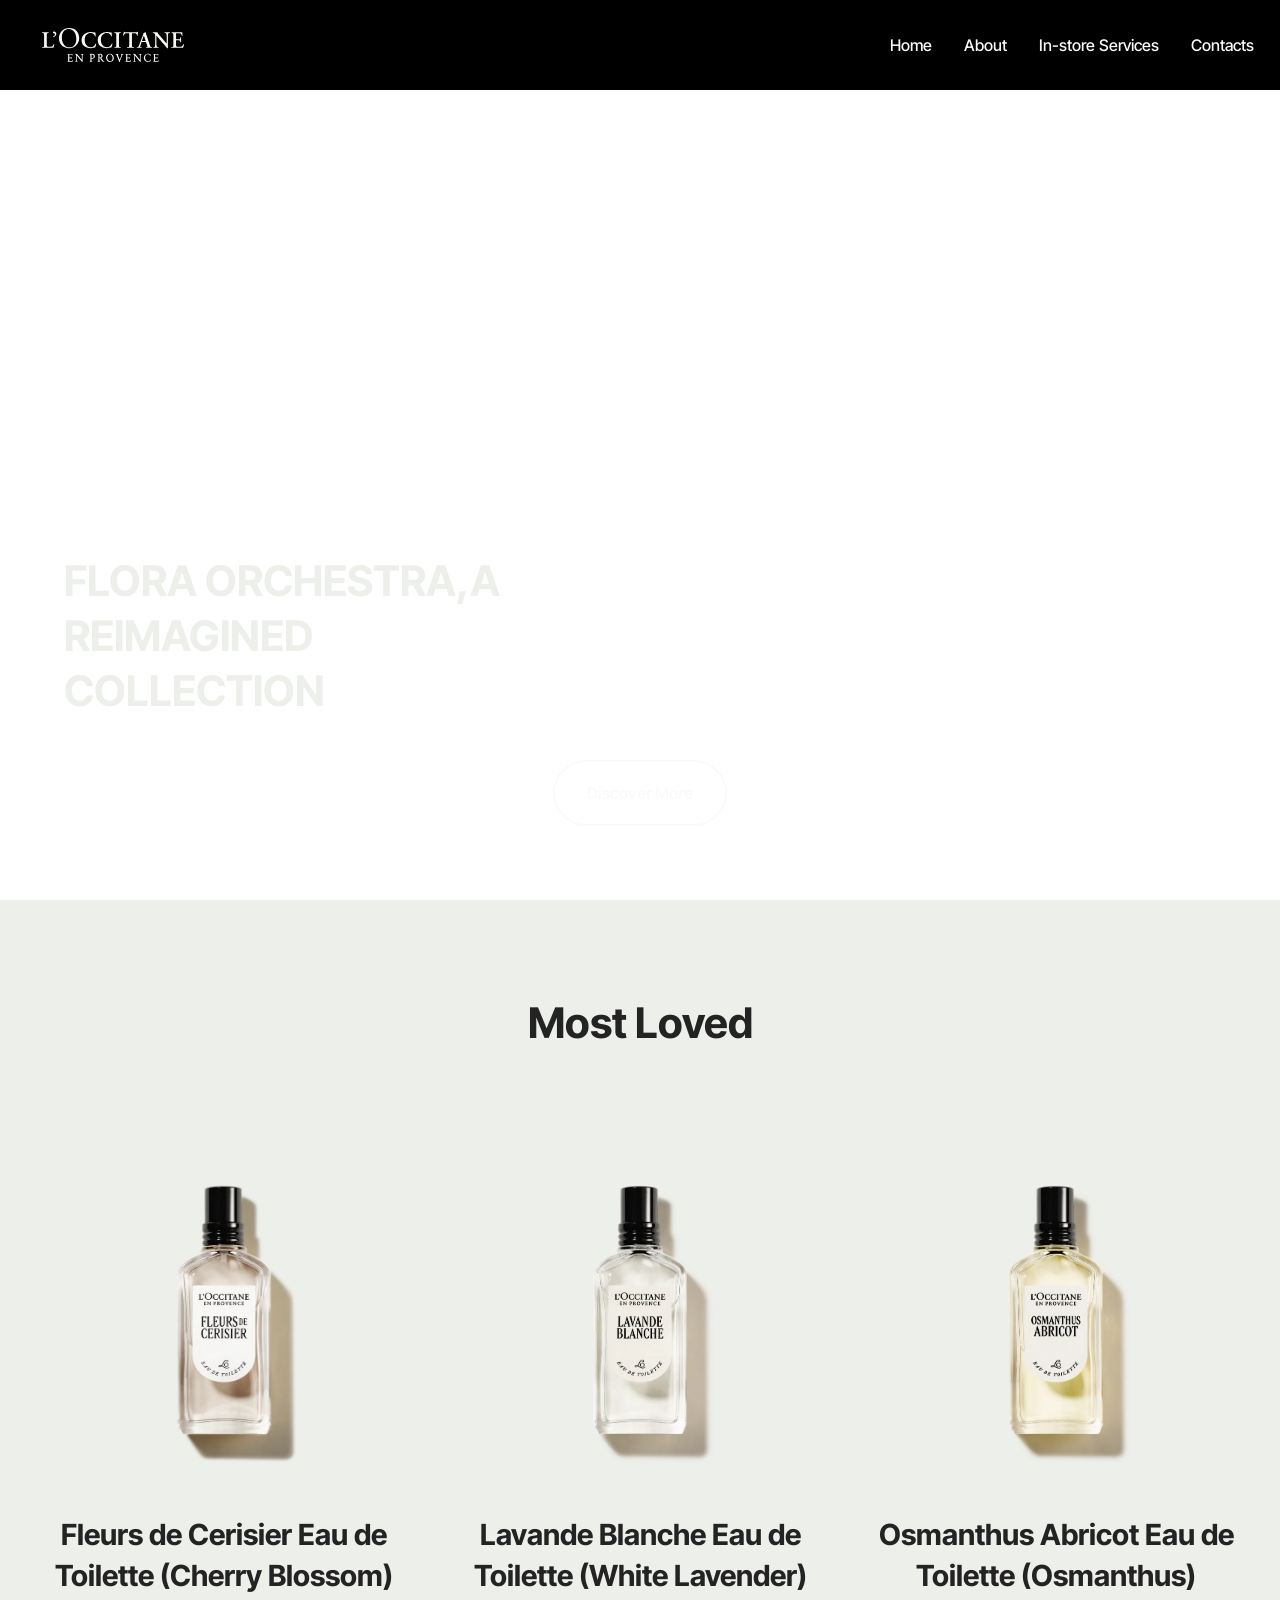
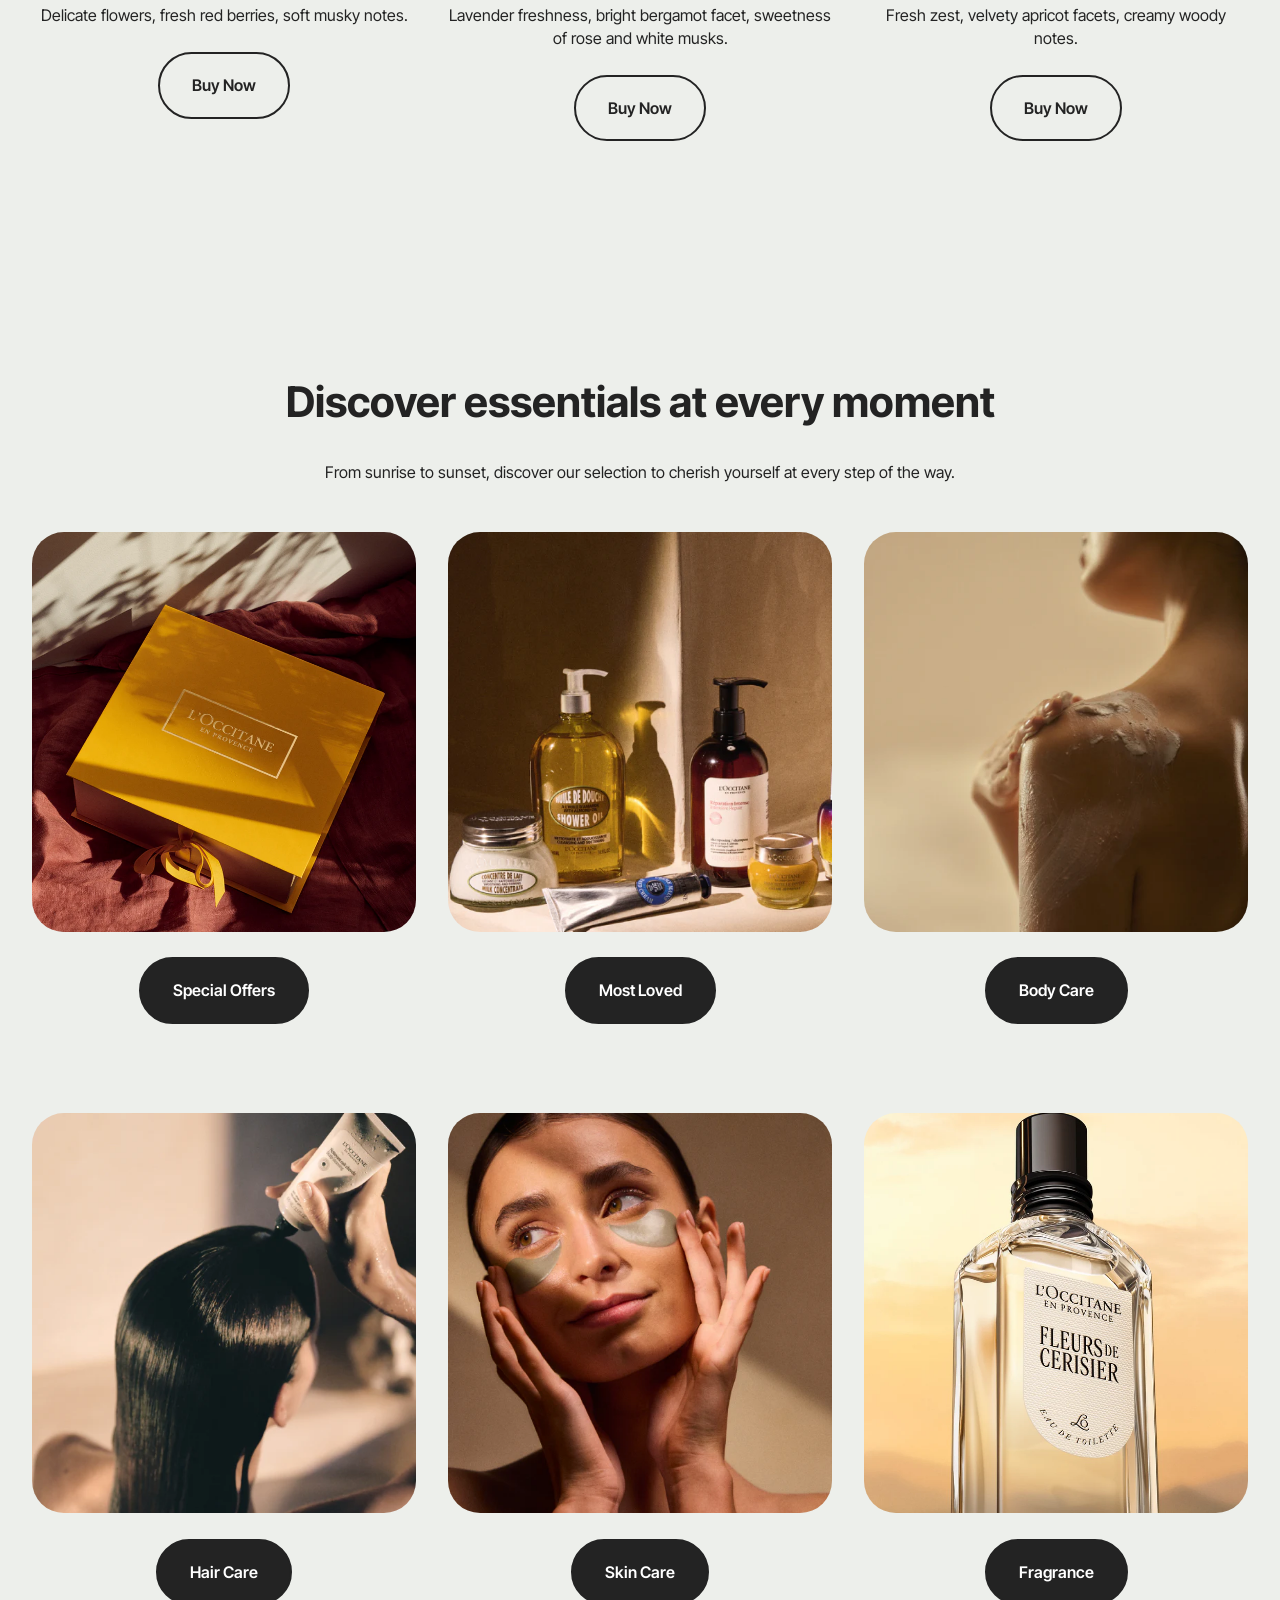
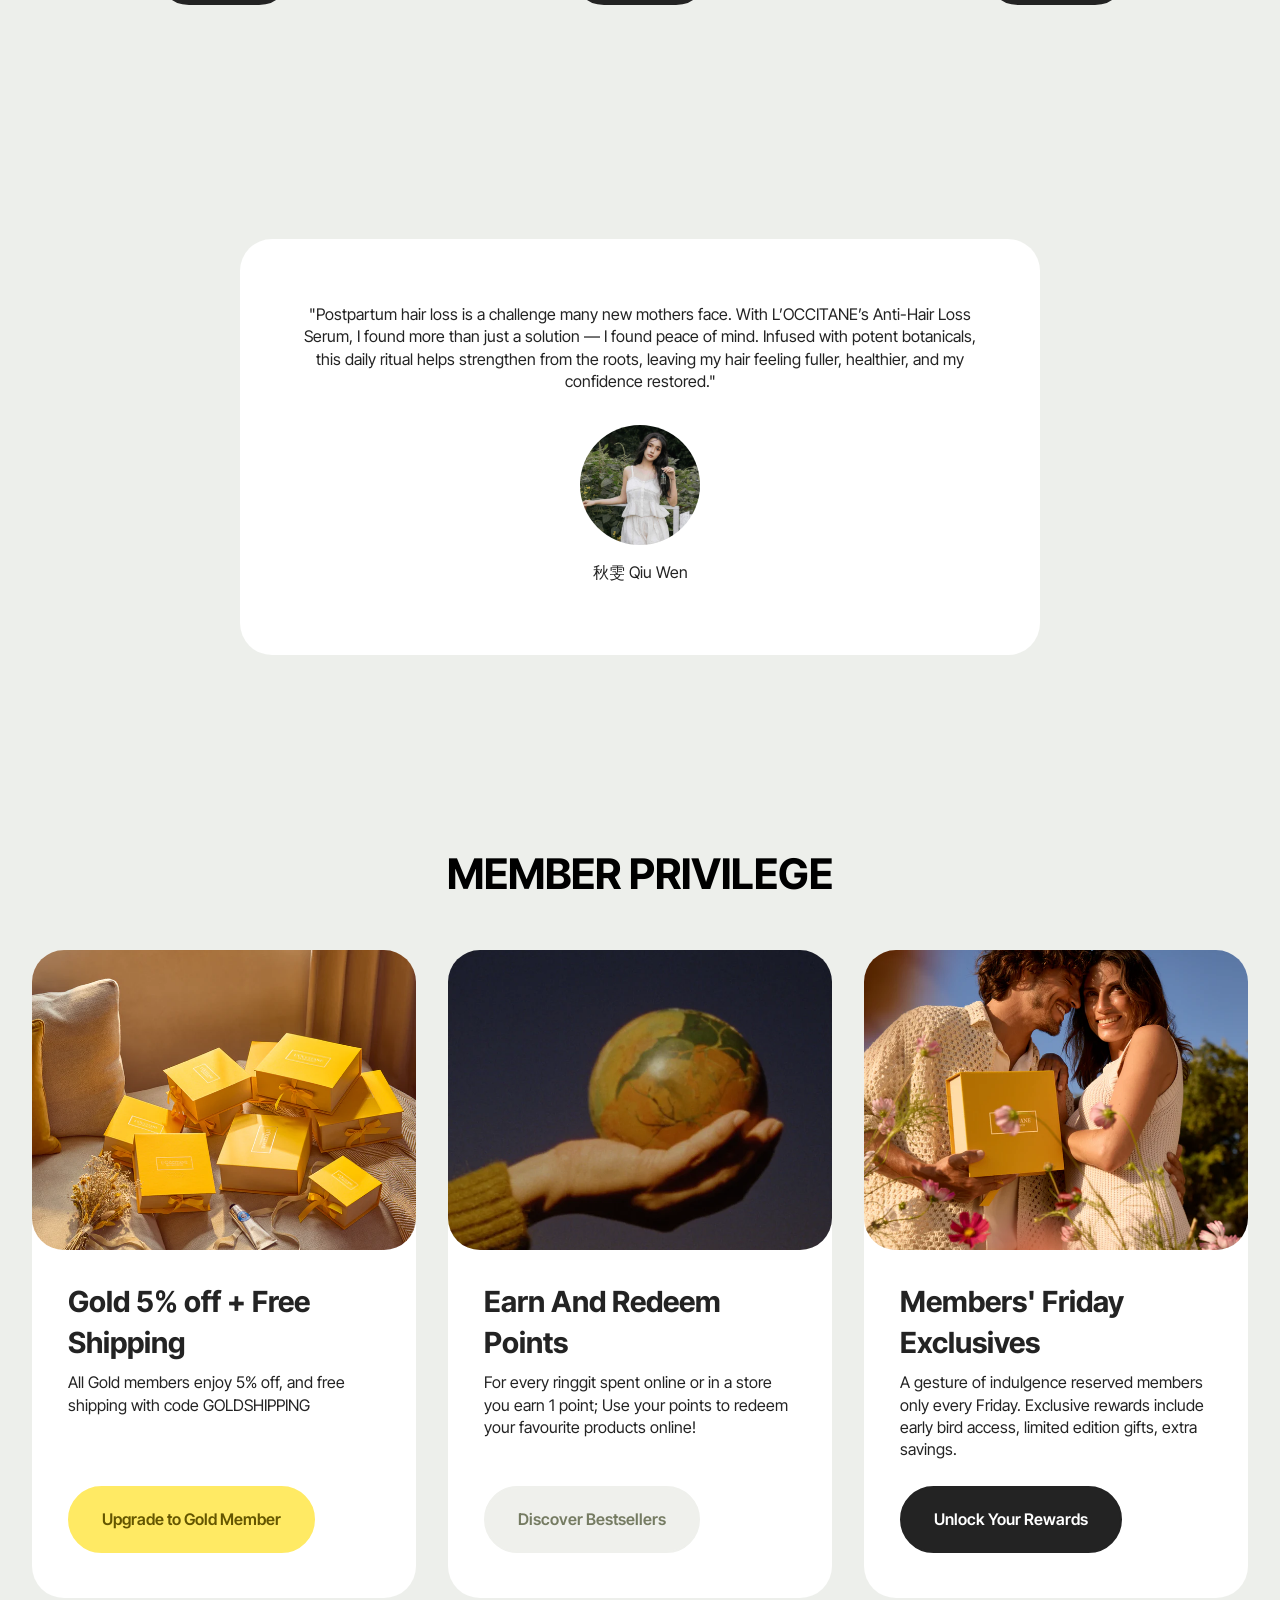
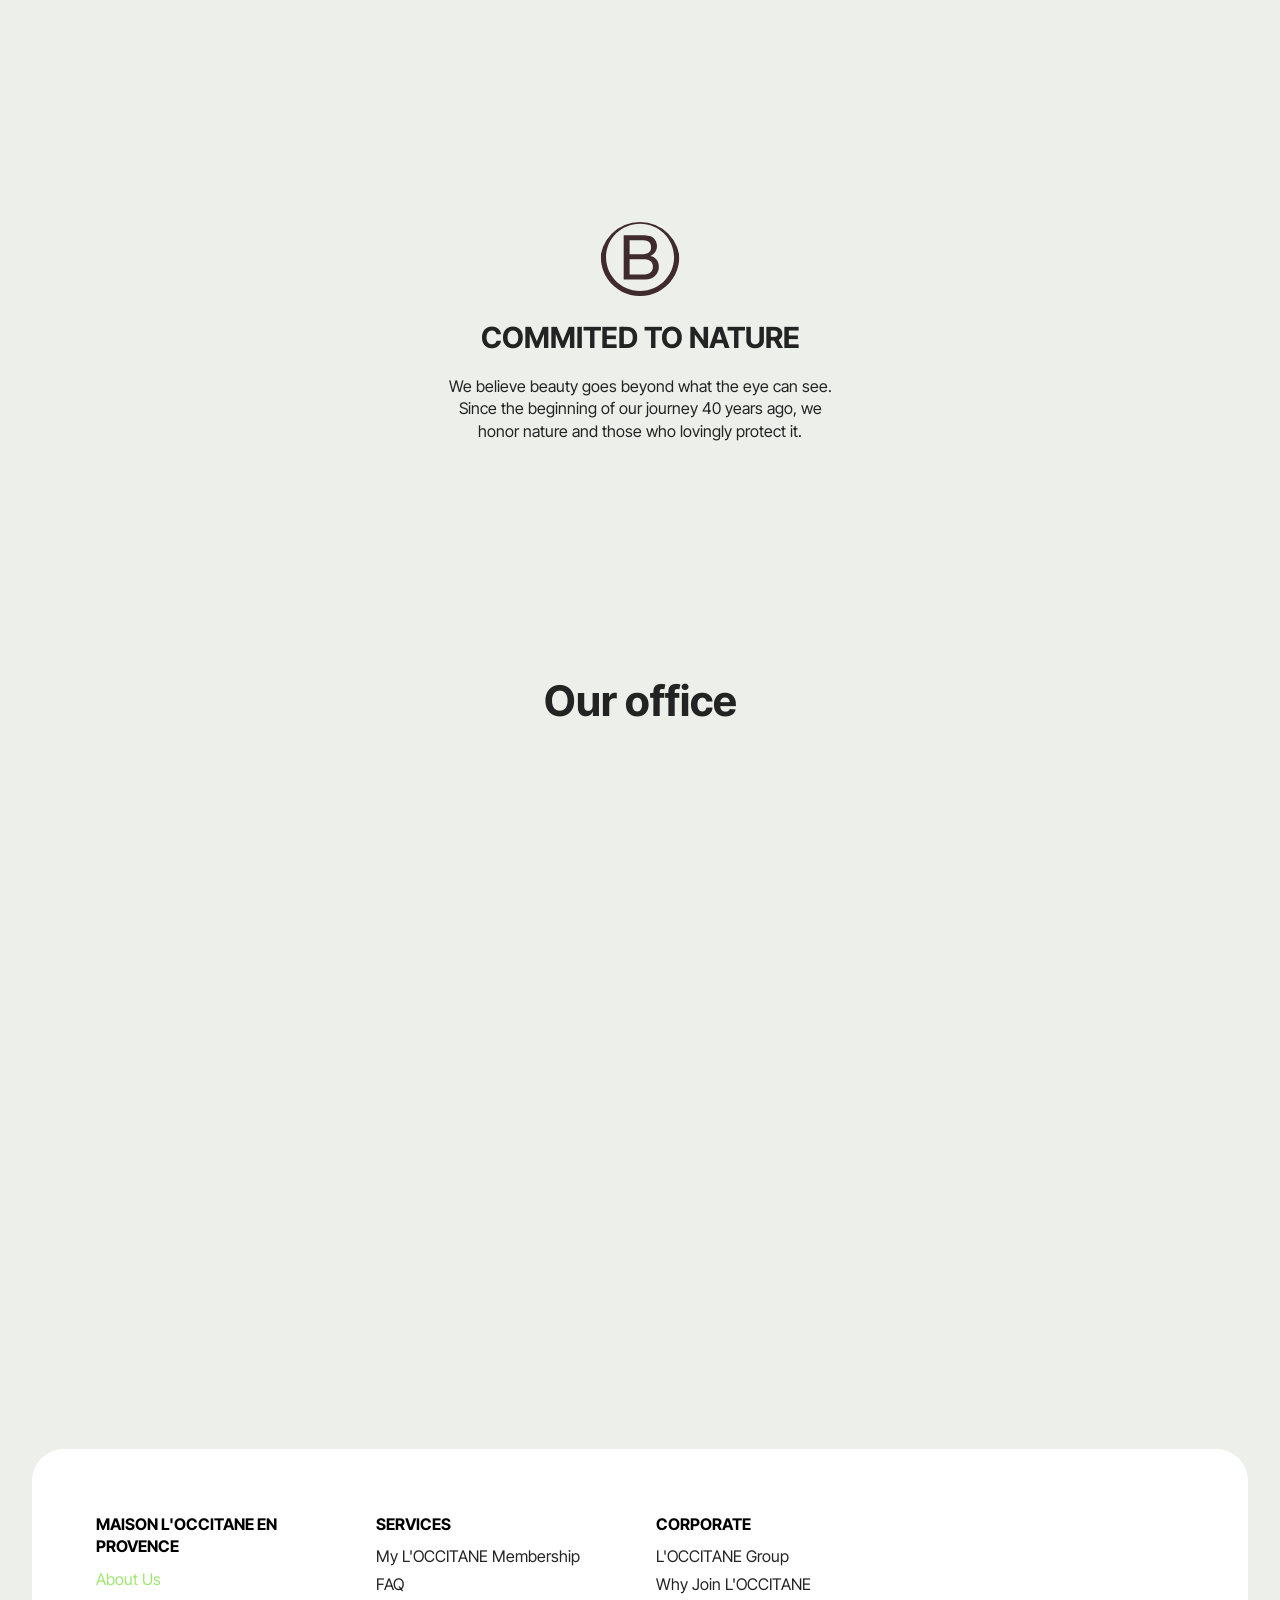
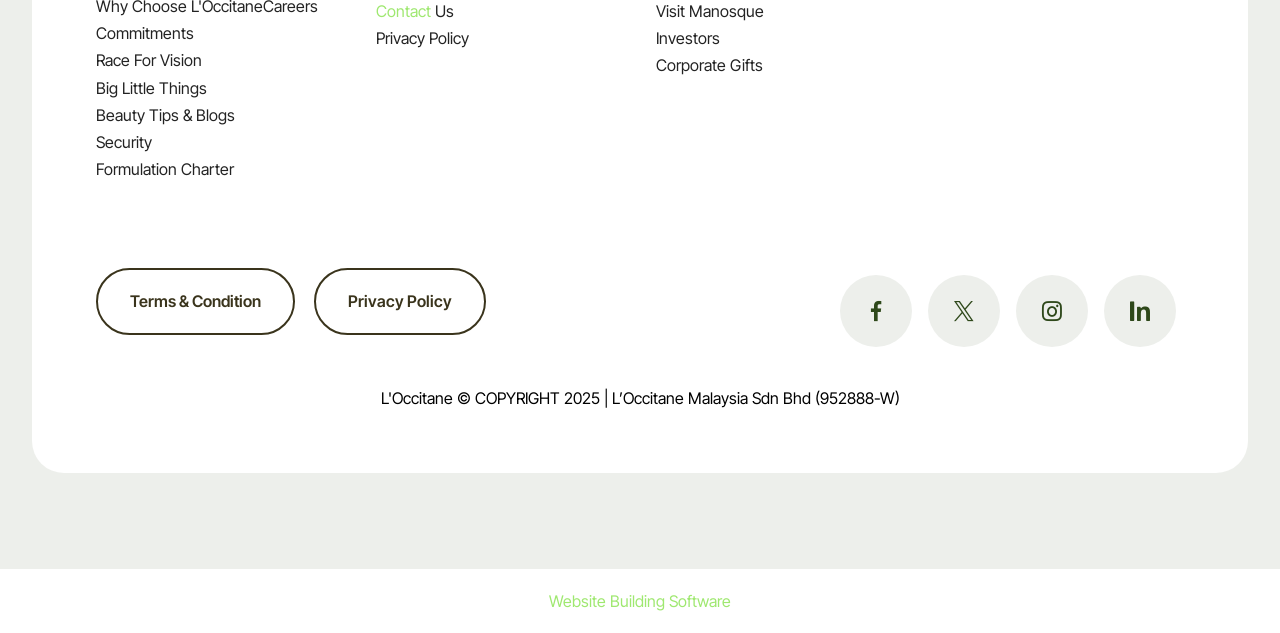
==== commit 7b20074e: "create github pages" ====
--- a/index.html
+++ b/index.html
@@ -23,7 +23,7 @@
   <link rel="stylesheet" href="assets/theme/css/style.css">
   <link rel="preload" href="https://fonts.googleapis.com/css?family=Inter+Tight:100,200,300,400,500,600,700,800,900,100i,200i,300i,400i,500i,600i,700i,800i,900i&display=swap" as="style" onload="this.onload=null;this.rel='stylesheet'">
   <noscript><link rel="stylesheet" href="https://fonts.googleapis.com/css?family=Inter+Tight:100,200,300,400,500,600,700,800,900,100i,200i,300i,400i,500i,600i,700i,800i,900i&display=swap"></noscript>
-  <link rel="preload" as="style" href="assets/mobirise/css/mbr-additional.css?v=uM5iIY"><link rel="stylesheet" href="assets/mobirise/css/mbr-additional.css?v=uM5iIY" type="text/css">
+  <link rel="preload" as="style" href="assets/mobirise/css/mbr-additional.css?v=S2fn37"><link rel="stylesheet" href="assets/mobirise/css/mbr-additional.css?v=S2fn37" type="text/css">
 
   
   
@@ -463,7 +463,7 @@
 			</div>
 		</div>
 	</div>
-</section><section class="display-7" style="padding: 0;align-items: center;justify-content: center;flex-wrap: wrap;    align-content: center;display: flex;position: relative;height: 4rem;"><a href="https://mobiri.se/4250552" style="flex: 1 1;height: 4rem;position: absolute;width: 100%;z-index: 1;"><img alt="" style="height: 4rem;" src="[data-uri]"></a><p style="margin: 0;text-align: center;" class="display-7">&#8204;</p><a style="z-index:1" href="https://mobirise.com/drag-drop-website-builder.html">Drag & Drop Website Builder</a></section><script src="assets/bootstrap/js/bootstrap.bundle.min.js"></script>  <script src="assets/smoothscroll/smooth-scroll.js"></script>  <script src="assets/ytplayer/index.js"></script>  <script src="assets/dropdown/js/navbar-dropdown.js"></script>  <script src="assets/vimeoplayer/player.js"></script>  <script src="assets/theme/js/script.js"></script>  
+</section><section class="display-7" style="padding: 0;align-items: center;justify-content: center;flex-wrap: wrap;    align-content: center;display: flex;position: relative;height: 4rem;"><a href="https://mobiri.se/4250552" style="flex: 1 1;height: 4rem;position: absolute;width: 100%;z-index: 1;"><img alt="" style="height: 4rem;" src="[data-uri]"></a><p style="margin: 0;text-align: center;" class="display-7">&#8204;</p><a style="z-index:1" href="https://mobirise.com"> Website Building Software</a></section><script src="assets/bootstrap/js/bootstrap.bundle.min.js"></script>  <script src="assets/smoothscroll/smooth-scroll.js"></script>  <script src="assets/ytplayer/index.js"></script>  <script src="assets/dropdown/js/navbar-dropdown.js"></script>  <script src="assets/vimeoplayer/player.js"></script>  <script src="assets/theme/js/script.js"></script>  
   
   
 </body>
--- a/assets/mobirise/css/mbr-additional.css
+++ b/assets/mobirise/css/mbr-additional.css
@@ -1957,6 +1957,7 @@
   margin: auto;
   margin-left: 0;
   margin-left: auto;
+  margin-right: 0;
 }
 .cid-uYOzyYFF2a .navbar-nav .nav-item {
   padding: 0 !important;
@@ -2943,6 +2944,7 @@
   margin: auto;
   margin-left: 0;
   margin-left: auto;
+  margin-right: 0;
 }
 .cid-uYUSoUeyc8 .navbar-nav .nav-item {
   padding: 0 !important;
@@ -3886,6 +3888,7 @@
   margin: auto;
   margin-left: 0;
   margin-left: auto;
+  margin-right: 0;
 }
 .cid-uYV27uUBDn .navbar-nav .nav-item {
   padding: 0 !important;
@@ -4841,6 +4844,7 @@
   margin: auto;
   margin-left: 0;
   margin-left: auto;
+  margin-right: 0;
 }
 .cid-uYOzyYFF2a .navbar-nav .nav-item {
   padding: 0 !important;
@@ -5546,6 +5550,7 @@
   margin: auto;
   margin-left: 0;
   margin-left: auto;
+  margin-right: 0;
 }
 .cid-uYOzyYFF2a .navbar-nav .nav-item {
   padding: 0 !important;
@@ -6423,6 +6428,7 @@
   margin: auto;
   margin-left: 0;
   margin-left: auto;
+  margin-right: 0;
 }
 .cid-uYVibVxcQR .navbar-nav .nav-item {
   padding: 0 !important;
@@ -7300,6 +7306,7 @@
   margin: auto;
   margin-left: 0;
   margin-left: auto;
+  margin-right: 0;
 }
 .cid-uYVp7x8OsT .navbar-nav .nav-item {
   padding: 0 !important;
--- a/assets/mobirise/css/mbr-additional.css
+++ b/assets/mobirise/css/mbr-additional.css
@@ -1957,6 +1957,7 @@
   margin: auto;
   margin-left: 0;
   margin-left: auto;
+  margin-right: 0;
 }
 .cid-uYOzyYFF2a .navbar-nav .nav-item {
   padding: 0 !important;
@@ -2943,6 +2944,7 @@
   margin: auto;
   margin-left: 0;
   margin-left: auto;
+  margin-right: 0;
 }
 .cid-uYUSoUeyc8 .navbar-nav .nav-item {
   padding: 0 !important;
@@ -3886,6 +3888,7 @@
   margin: auto;
   margin-left: 0;
   margin-left: auto;
+  margin-right: 0;
 }
 .cid-uYV27uUBDn .navbar-nav .nav-item {
   padding: 0 !important;
@@ -4841,6 +4844,7 @@
   margin: auto;
   margin-left: 0;
   margin-left: auto;
+  margin-right: 0;
 }
 .cid-uYOzyYFF2a .navbar-nav .nav-item {
   padding: 0 !important;
@@ -5546,6 +5550,7 @@
   margin: auto;
   margin-left: 0;
   margin-left: auto;
+  margin-right: 0;
 }
 .cid-uYOzyYFF2a .navbar-nav .nav-item {
   padding: 0 !important;
@@ -6423,6 +6428,7 @@
   margin: auto;
   margin-left: 0;
   margin-left: auto;
+  margin-right: 0;
 }
 .cid-uYVibVxcQR .navbar-nav .nav-item {
   padding: 0 !important;
@@ -7300,6 +7306,7 @@
   margin: auto;
   margin-left: 0;
   margin-left: auto;
+  margin-right: 0;
 }
 .cid-uYVp7x8OsT .navbar-nav .nav-item {
   padding: 0 !important;
